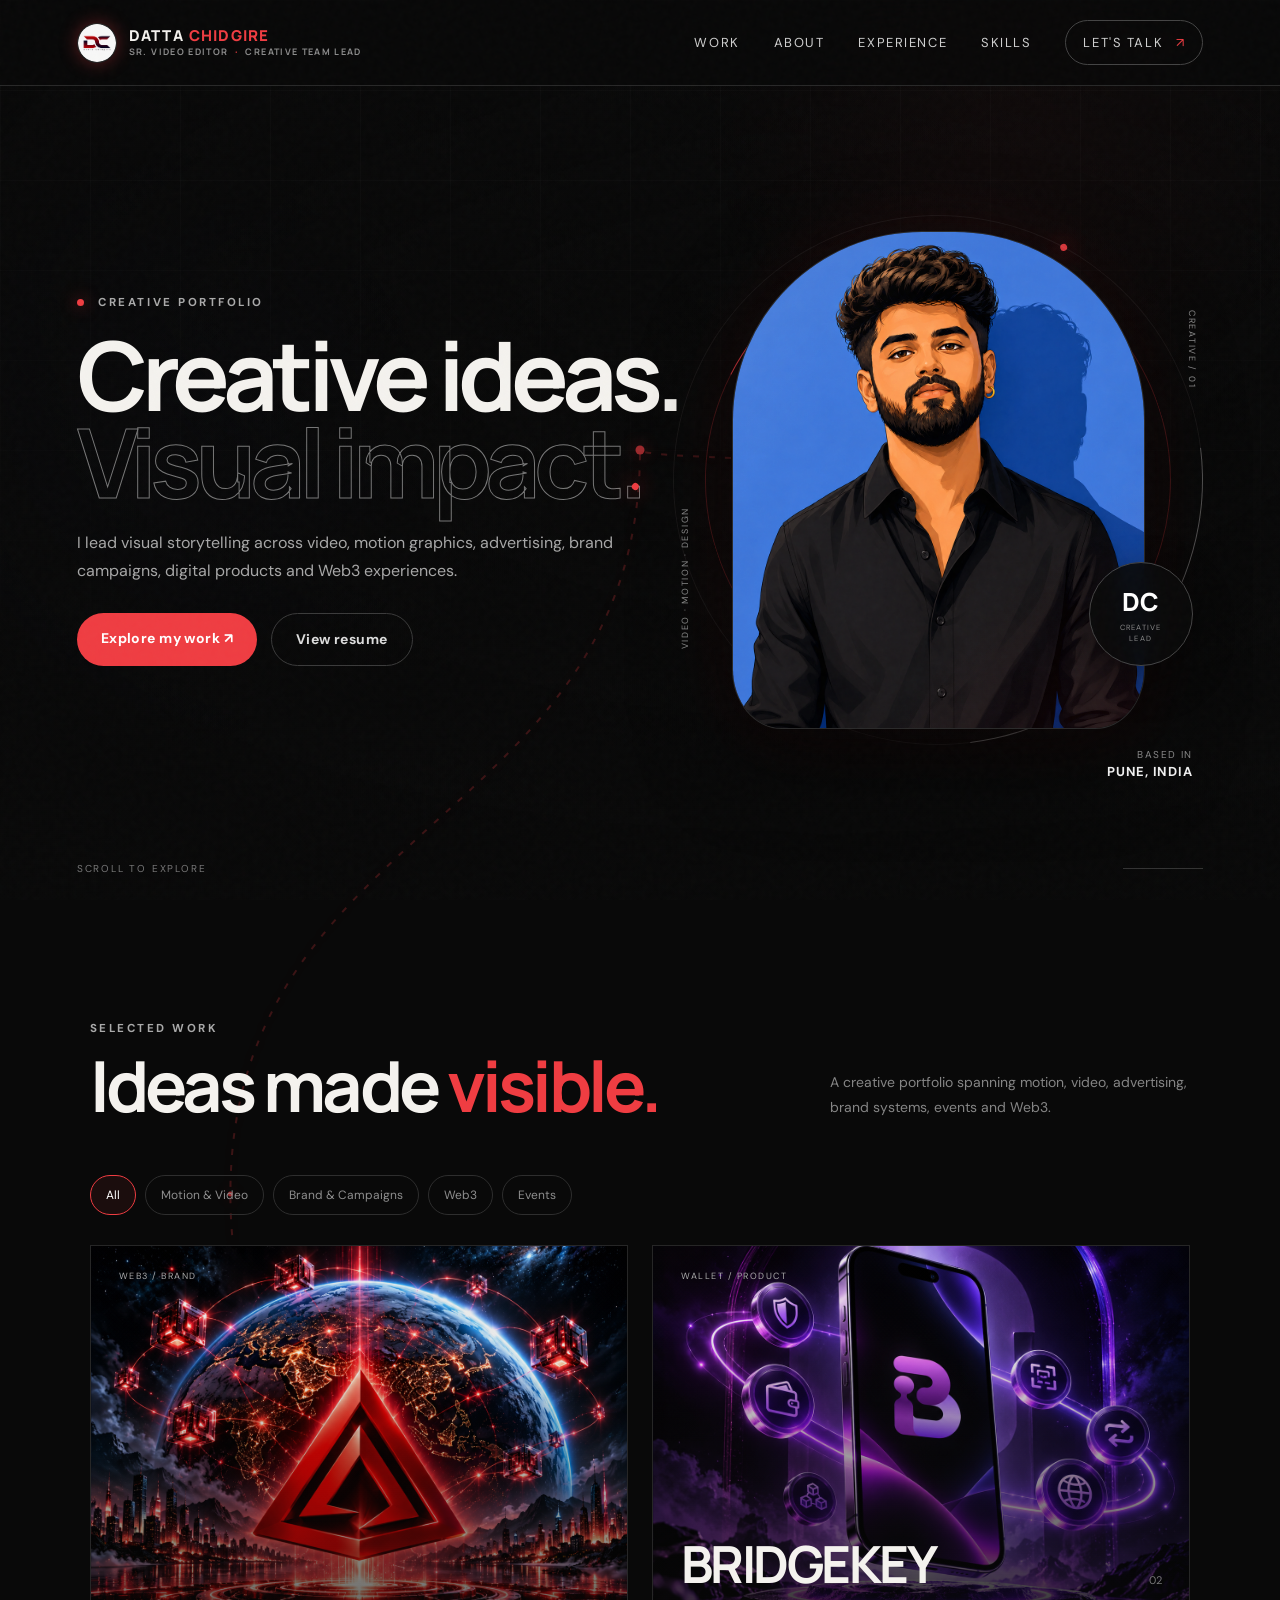
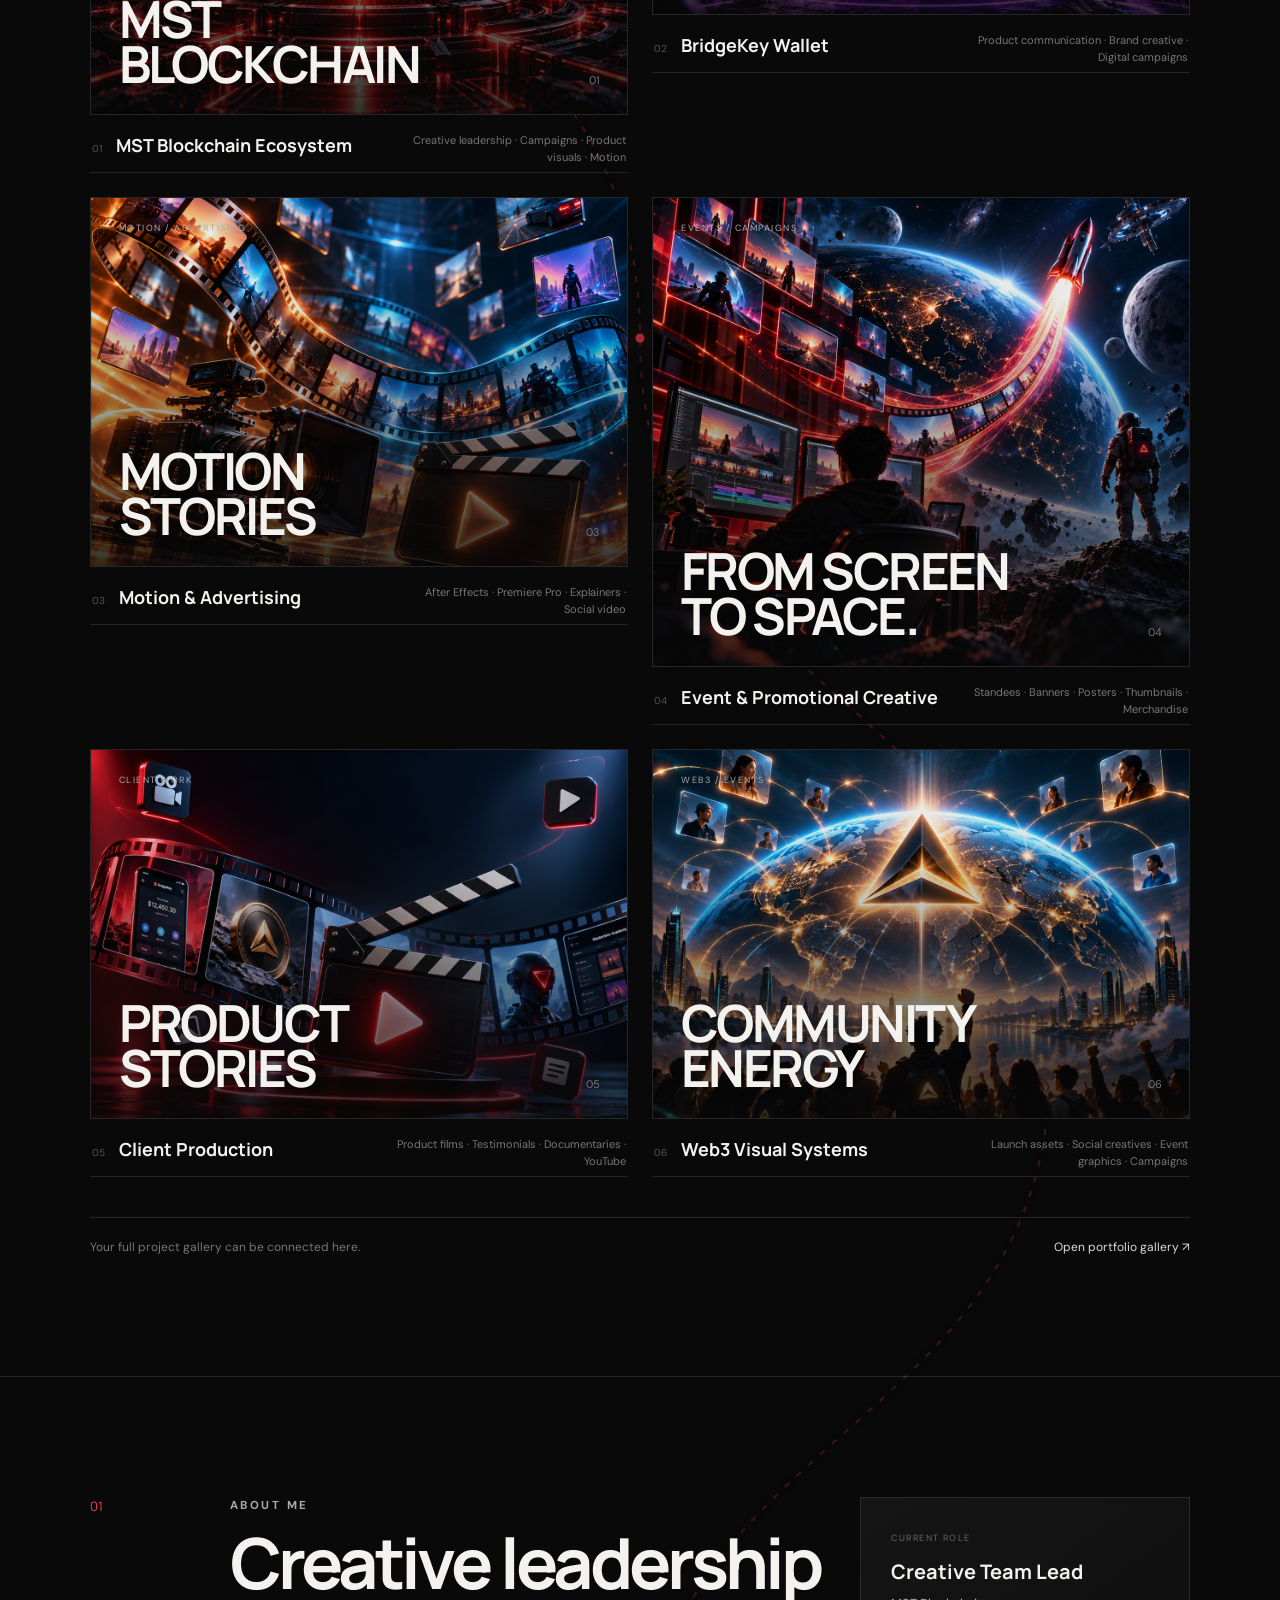
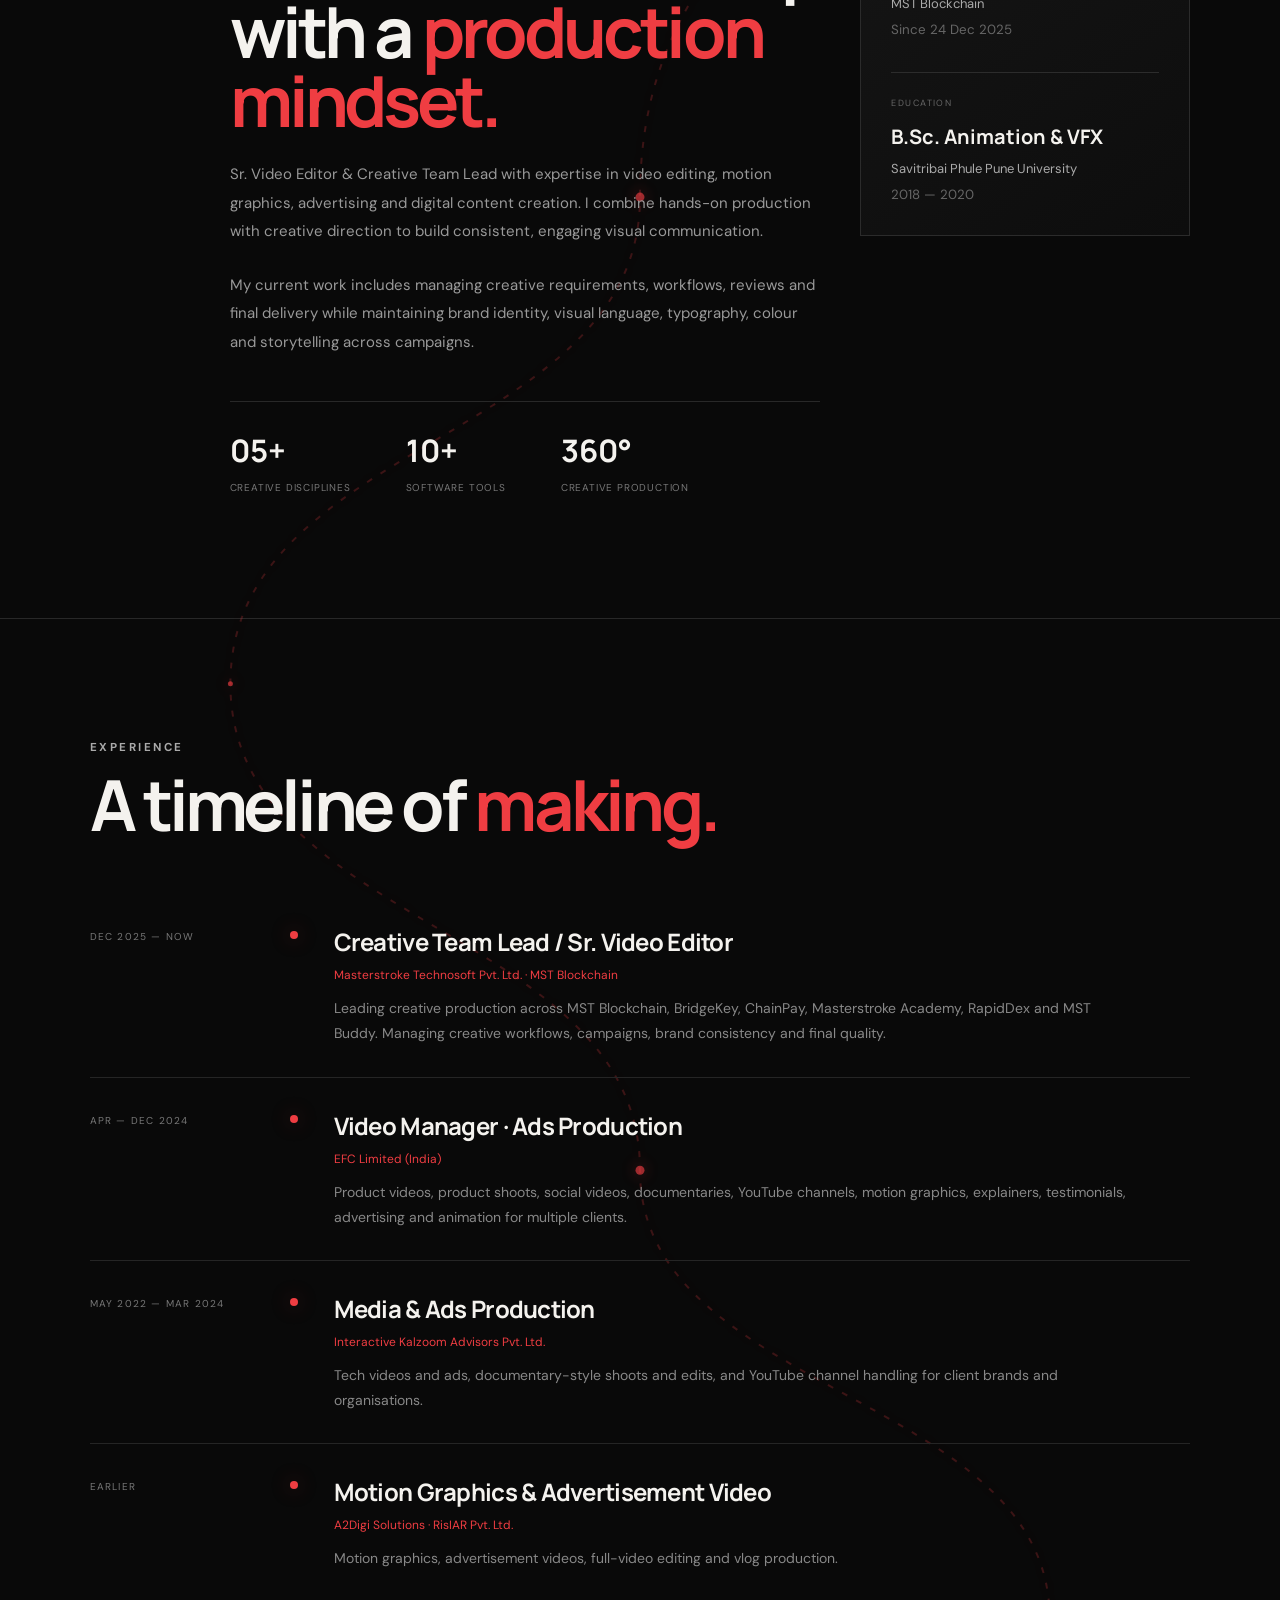
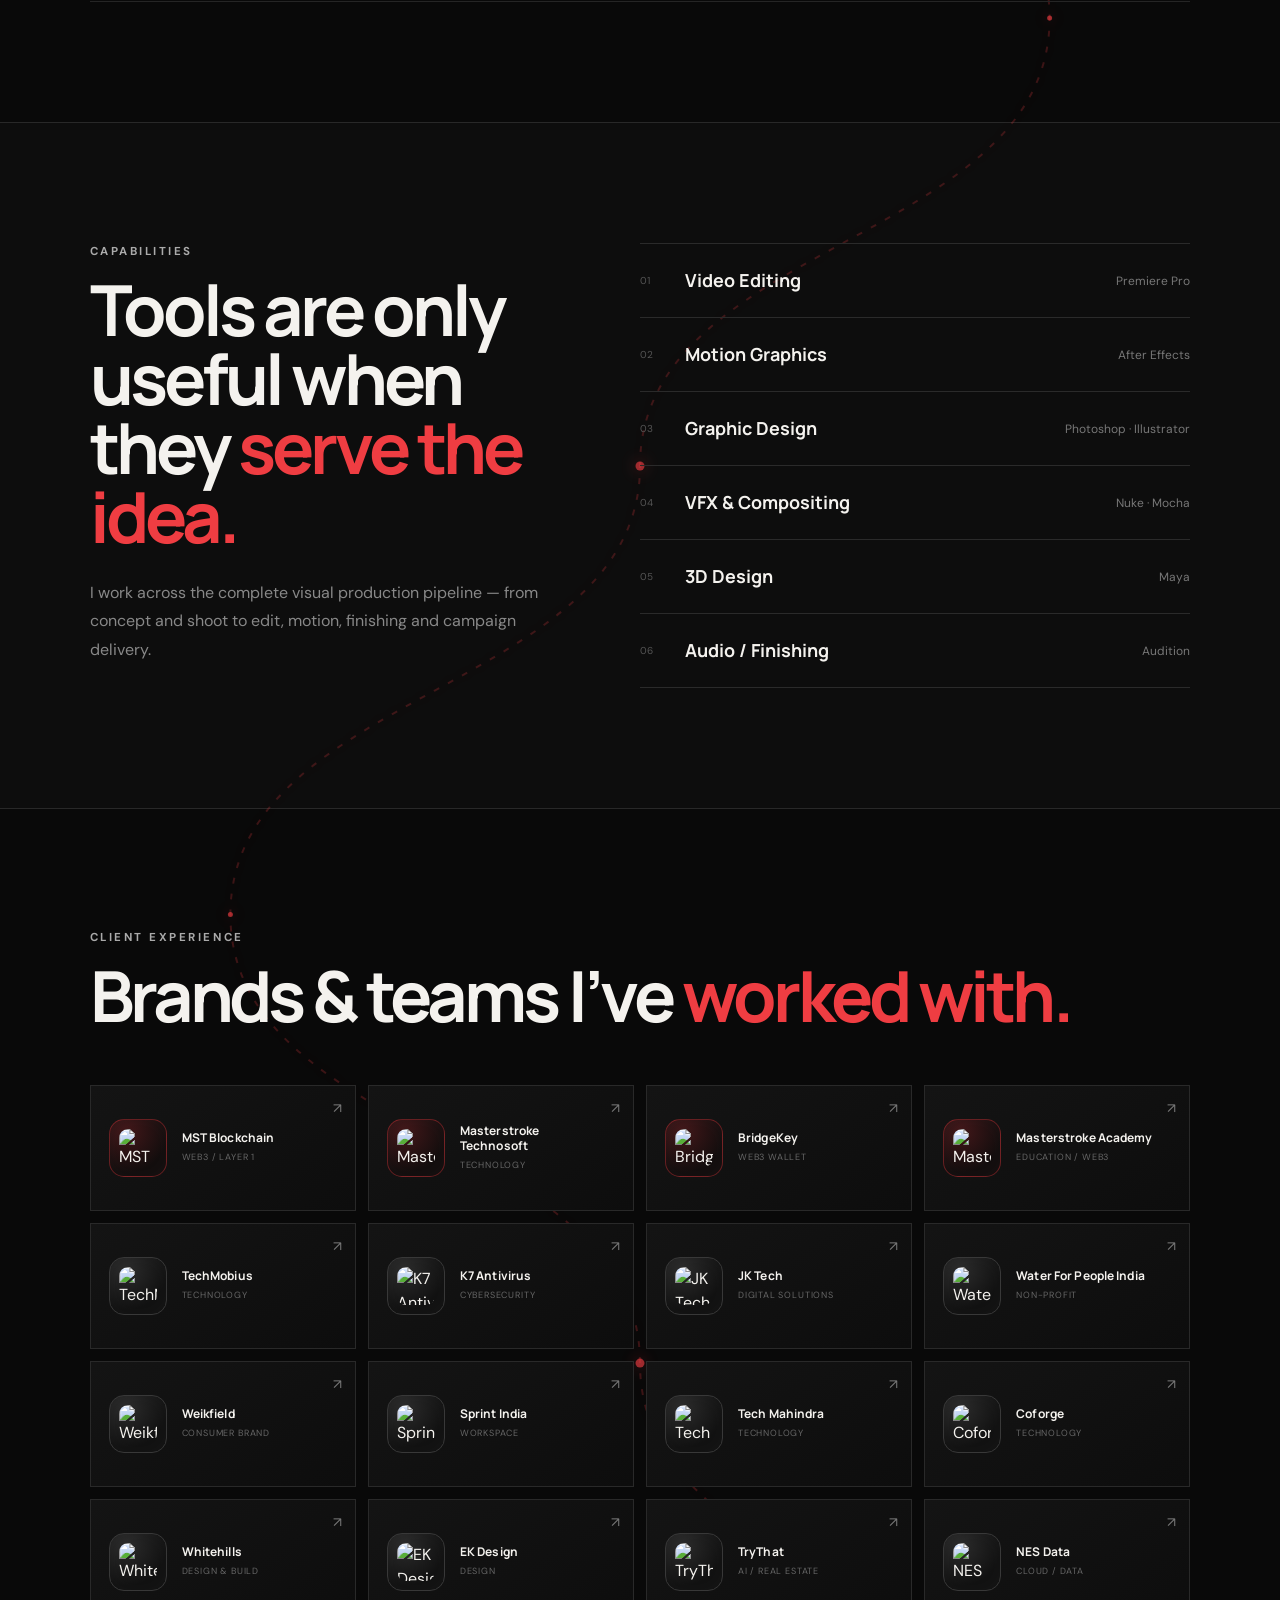
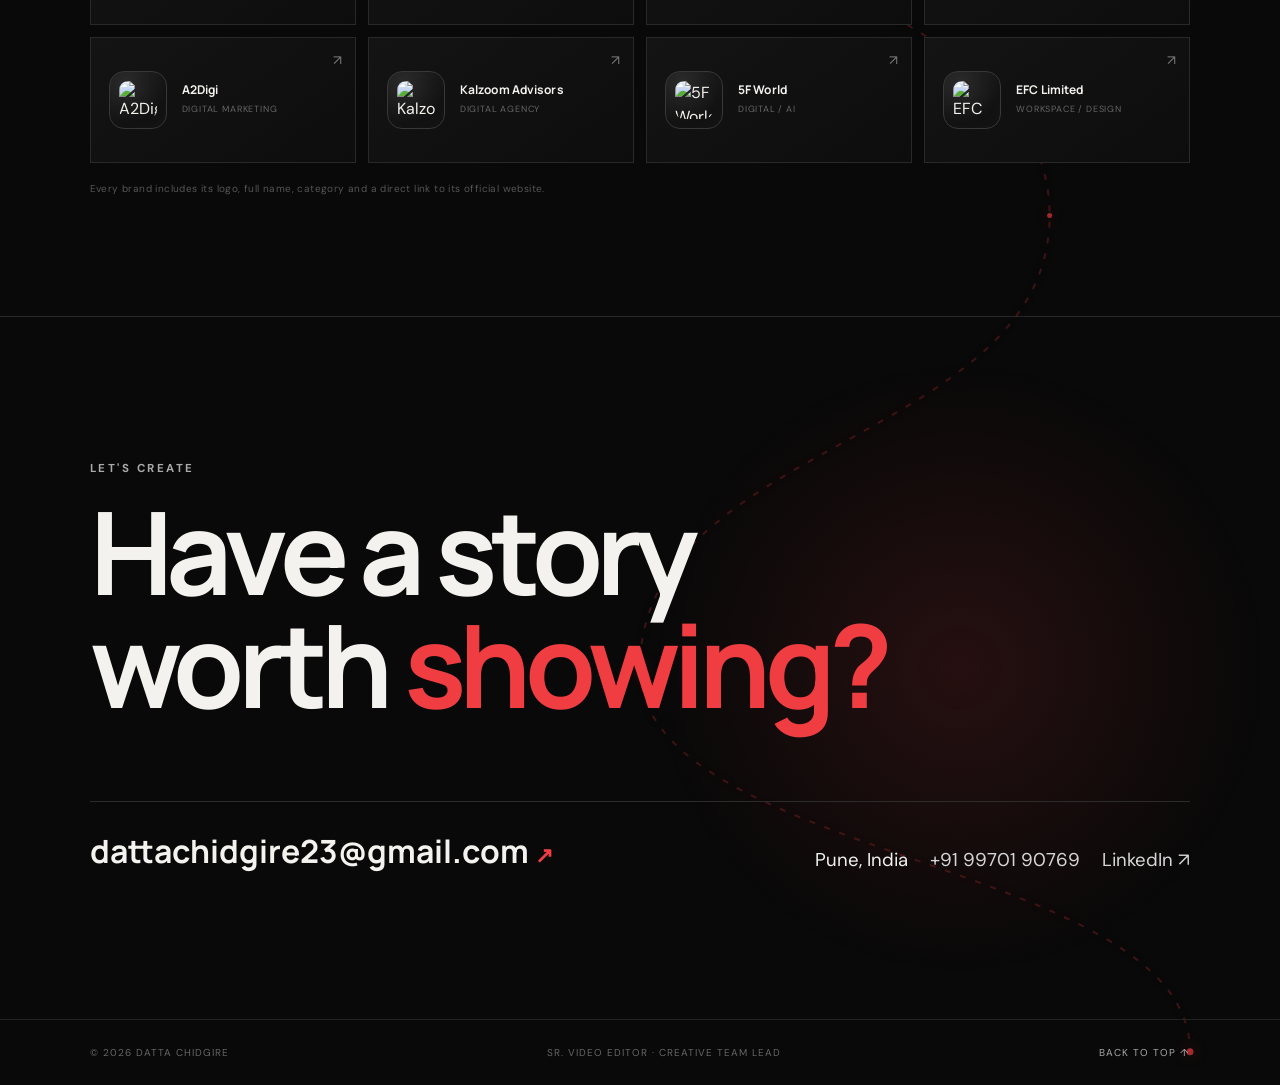
==== index.html @ c0532e05 "updated images and the resume" ====
<!DOCTYPE html>
<html lang="en">

<head>
  <meta charset="UTF-8" />
  <meta name="viewport" content="width=device-width, initial-scale=1.0" />
  <meta name="description"
    content="Datta Chidgire — Sr. Video Editor & Creative Team Lead. Motion graphics, video editing, advertising, brand campaigns and Web3 creative." />
  <meta name="theme-color" content="#0a0a0a" />
  <title>Datta Chidgire — Creative Team Lead</title>
  <link rel="preconnect" href="https://fonts.googleapis.com">
  <link rel="preconnect" href="https://fonts.gstatic.com" crossorigin>
  <link
    href="https://fonts.googleapis.com/css2?family=DM+Sans:wght@400;500;600;700&family=Manrope:wght@500;600;700;800&display=swap"
    rel="stylesheet">
  <link rel="icon" type="image/png" href="assets/DC_logo.png" />
  <link rel="stylesheet" href="style.css" />
  
</head>

<body>
  <div class="noise"></div>
  <svg id="football-zigzag-track" class="football-zigzag-track" aria-hidden="true"></svg>
  <canvas id="football-canvas"></canvas>

  <header class="nav">
    <a class="brand" href="#top" aria-label="Datta Chidgire — Sr. Video Editor · Creative Team Lead">
      <img src="assets/DC_logo.png" alt="DC Logo" class="brand-logo-img" />
      <div class="brand-text">
        <span class="brand-name">DATTA <span class="accent">CHIDGIRE</span></span>
        <span class="brand-role">SR. VIDEO EDITOR <span class="role-sep">·</span> CREATIVE TEAM LEAD</span>
      </div>
    </a>

    <button class="menu-toggle" aria-label="Open menu" aria-expanded="false">
      <span></span><span></span>
    </button>

    <nav class="nav-links">
      <a href="#work">Work</a>
      <a href="#about">About</a>
      <a href="#experience">Experience</a>
      <a href="#skills">Skills</a>
      <a href="#contact" class="nav-cta">Let's Talk <span>↗</span></a>
    </nav>
  </header>

  <main id="top">
    <section class="hero section">
      <div class="hero-video-wrap">
        <video class="hero-bg-video" autoplay muted loop playsinline preload="auto" aria-hidden="true">
          <source src="assets/hero background.mp4" type="video/mp4" />
        </video>
        <div class="hero-video-overlay"></div>
      </div>
      <div class="hero-grid"></div>
      <div class="hero-copy reveal">
        <p class="eyebrow"><span class="dot"></span> CREATIVE PORTFOLIO</p>
        <h1>Creative ideas.<br><em>Visual impact.</em></h1>
        <p class="hero-text">
          I lead visual storytelling across video, motion graphics, advertising,
          brand campaigns, digital products and Web3 experiences.
        </p>
        <div class="hero-actions">
          <a class="btn btn-primary"
            href="https://drive.google.com/drive/folders/1nHNngh36zHOMd-C3_zI3dPUwWOm86kIo?usp=drive_link"
            target="_blank" rel="noopener">Explore my work <span>↗</span></a>
          <a class="btn btn-ghost" href="assets/Datta%20Chidgire%20Resume%202026.pdf" target="_blank" rel="noopener">View
            resume</a>
        </div>
      </div>

      <div class="hero-side creative-portrait-wrap reveal delay-1">
        <div class="creative-ring ring-a"></div>
        <div class="creative-ring ring-b"></div>
        <div class="creative-label label-top">CREATIVE / 01</div>
        <div class="creative-label label-bottom">VIDEO · MOTION · DESIGN</div>
        <div class="portrait-frame">
          <img src="assets/datta-creative-portrait.png" alt="Datta Chidgire creative portrait" />
          <div class="portrait-glow"></div>
        </div>
        <div class="creative-badge">
          <span>DC</span>
          <small>CREATIVE<br>LEAD</small>
        </div>
        <p class="hero-location">Based in<br><strong>Pune, India</strong></p>
      </div>

      <div class="hero-bottom reveal delay-2">
        <span>Scroll to explore</span>
        <span class="scroll-line"></span>
      </div>
    </section>

    <section id="work" class="section work-section">
      <div class="section-head reveal">
        <div>
          <p class="eyebrow">SELECTED WORK</p>
          <h2>Ideas made <span>visible.</span></h2>
        </div>
        <p class="section-intro">A creative portfolio spanning motion, video, advertising, brand systems, events and
          Web3.</p>
      </div>

      <div class="filters reveal">
        <button class="filter active" data-filter="all">All</button>
        <button class="filter" data-filter="motion">Motion & Video</button>
        <button class="filter" data-filter="brand">Brand & Campaigns</button>
        <button class="filter" data-filter="web3">Web3</button>
        <button class="filter" data-filter="events">Events</button>
      </div>

      <div class="project-grid">
        <article class="project-card project-large reveal" data-category="web3 motion">
          <div class="project-visual visual-red">
            <span class="visual-kicker">WEB3 / BRAND</span>
            <strong>MST<br>BLOCKCHAIN</strong>
            <i>01</i>
          </div>
          <div class="project-meta">
            <div><span>01</span>
              <h3>MST Blockchain Ecosystem</h3>
            </div>
            <p>Creative leadership · Campaigns · Product visuals · Motion</p>
          </div>
        </article>

        <article class="project-card reveal" data-category="web3 brand">
          <div class="project-visual visual-dark">
            <span class="visual-kicker">WALLET / PRODUCT</span>
            <strong>BRIDGEKEY</strong>
            <i>02</i>
          </div>
          <div class="project-meta">
            <div><span>02</span>
              <h3>BridgeKey Wallet</h3>
            </div>
            <p>Product communication · Brand creative · Digital campaigns</p>
          </div>
        </article>

        <article class="project-card reveal" data-category="motion">
          <div class="project-visual visual-grid">
            <span class="visual-kicker">MOTION / ADVERTISING</span>
            <strong>MOTION<br>STORIES</strong>
            <i>03</i>
          </div>
          <div class="project-meta">
            <div><span>03</span>
              <h3>Motion & Advertising</h3>
            </div>
            <p>After Effects · Premiere Pro · Explainers · Social video</p>
          </div>
        </article>

        <article class="project-card project-wide reveal" data-category="events brand">
          <div class="project-visual visual-red-dark">
            <span class="visual-kicker">EVENTS / CAMPAIGNS</span>
            <strong>FROM SCREEN<br>TO SPACE.</strong>
            <i>04</i>
          </div>
          <div class="project-meta">
            <div><span>04</span>
              <h3>Event & Promotional Creative</h3>
            </div>
            <p>Standees · Banners · Posters · Thumbnails · Merchandise</p>
          </div>
        </article>

        <article class="project-card reveal" data-category="brand motion">
          <div class="project-visual visual-type">
            <span class="visual-kicker">CLIENT WORK</span>
            <strong>PRODUCT<br>STORIES</strong>
            <i>05</i>
          </div>
          <div class="project-meta">
            <div><span>05</span>
              <h3>Client Production</h3>
            </div>
            <p>Product films · Testimonials · Documentaries · YouTube</p>
          </div>
        </article>

        <article class="project-card reveal" data-category="web3 events">
          <div class="project-visual visual-blue">
            <span class="visual-kicker">WEB3 / EVENTS</span>
            <strong>COMMUNITY<br>ENERGY</strong>
            <i>06</i>
          </div>
          <div class="project-meta">
            <div><span>06</span>
              <h3>Web3 Visual Systems</h3>
            </div>
            <p>Launch assets · Social creatives · Event graphics · Campaigns</p>
          </div>
        </article>
      </div>

      <div class="portfolio-source reveal">
        <span>Your full project gallery can be connected here.</span>
        <a href="https://drive.google.com/drive/folders/1nHNngh36zHOMd-C3_zI3dPUwWOm86kIo?usp=drive_link"
          target="_blank" rel="noopener">Open portfolio gallery ↗</a>
      </div>
    </section>

    <section id="about" class="section about-section">
      <div class="about-number reveal">01</div>
      <div class="about-copy reveal">
        <p class="eyebrow">ABOUT ME</p>
        <h2>Creative leadership with a <span>production mindset.</span></h2>
        <p>
          Sr. Video Editor & Creative Team Lead with expertise in video editing,
          motion graphics, advertising and digital content creation. I combine
          hands-on production with creative direction to build consistent,
          engaging visual communication.
        </p>
        <p>
          My current work includes managing creative requirements, workflows,
          reviews and final delivery while maintaining brand identity, visual
          language, typography, colour and storytelling across campaigns.
        </p>
        <div class="about-stats">
          <div><strong>05+</strong><span>Creative disciplines</span></div>
          <div><strong>10+</strong><span>Software tools</span></div>
          <div><strong>360°</strong><span>Creative production</span></div>
        </div>
      </div>
      <div class="about-card reveal delay-1">
        <span class="card-label">CURRENT ROLE</span>
        <strong>Creative Team Lead</strong>
        <span>MST Blockchain</span>
        <small>Since 24 Dec 2025</small>
        <div class="card-line"></div>
        <span class="card-label">EDUCATION</span>
        <strong>B.Sc. Animation & VFX</strong>
        <span>Savitribai Phule Pune University</span>
        <small>2018 — 2020</small>
      </div>
    </section>

    <section id="experience" class="section experience-section">
      <div class="section-head reveal">
        <div>
          <p class="eyebrow">EXPERIENCE</p>
          <h2>A timeline of <span>making.</span></h2>
        </div>
      </div>

      <div class="timeline">
        <article class="timeline-item reveal">
          <div class="timeline-date">DEC 2025 — NOW</div>
          <div class="timeline-marker"></div>
          <div class="timeline-content">
            <h3>Creative Team Lead / Sr. Video Editor</h3>
            <p class="company">Masterstroke Technosoft Pvt. Ltd. · MST Blockchain</p>
            <p>Leading creative production across MST Blockchain, BridgeKey, ChainPay, Masterstroke Academy, RapidDex
              and MST Buddy. Managing creative workflows, campaigns, brand consistency and final quality.</p>
          </div>
        </article>

        <article class="timeline-item reveal">
          <div class="timeline-date">APR — DEC 2024</div>
          <div class="timeline-marker"></div>
          <div class="timeline-content">
            <h3>Video Manager · Ads Production</h3>
            <p class="company">EFC Limited (India)</p>
            <p>Product videos, product shoots, social videos, documentaries, YouTube channels, motion graphics,
              explainers, testimonials, advertising and animation for multiple clients.</p>
          </div>
        </article>

        <article class="timeline-item reveal">
          <div class="timeline-date">MAY 2022 — MAR 2024</div>
          <div class="timeline-marker"></div>
          <div class="timeline-content">
            <h3>Media & Ads Production</h3>
            <p class="company">Interactive Kalzoom Advisors Pvt. Ltd.</p>
            <p>Tech videos and ads, documentary-style shoots and edits, and YouTube channel handling for client brands
              and organisations.</p>
          </div>
        </article>

        <article class="timeline-item reveal">
          <div class="timeline-date">EARLIER</div>
          <div class="timeline-marker"></div>
          <div class="timeline-content">
            <h3>Motion Graphics & Advertisement Video</h3>
            <p class="company">A2Digi Solutions · RisIAR Pvt. Ltd.</p>
            <p>Motion graphics, advertisement videos, full-video editing and vlog production.</p>
          </div>
        </article>
      </div>
    </section>

    <section id="skills" class="section skills-section">
      <div class="skills-left reveal">
        <p class="eyebrow">CAPABILITIES</p>
        <h2>Tools are only useful when they <span>serve the idea.</span></h2>
        <p>I work across the complete visual production pipeline — from concept and shoot to edit, motion, finishing and
          campaign delivery.</p>
      </div>
      <div class="skills-right">
        <div class="skill-row reveal"><span>01</span><strong>Video Editing</strong><em>Premiere Pro</em></div>
        <div class="skill-row reveal"><span>02</span><strong>Motion Graphics</strong><em>After Effects</em></div>
        <div class="skill-row reveal"><span>03</span><strong>Graphic Design</strong><em>Photoshop · Illustrator</em>
        </div>
        <div class="skill-row reveal"><span>04</span><strong>VFX & Compositing</strong><em>Nuke · Mocha</em></div>
        <div class="skill-row reveal"><span>05</span><strong>3D Design</strong><em>Maya</em></div>
        <div class="skill-row reveal"><span>06</span><strong>Audio / Finishing</strong><em>Audition</em></div>
      </div>
    </section>

    <section id="clients" class="section clients-section">
      <div class="section-head reveal">
        <div>
          <p class="eyebrow">CLIENT EXPERIENCE</p>
          <h2>Brands & teams I’ve <span>worked with.</span></h2>
        </div>
      </div>
      <div class="brand-grid reveal">
        <a class="brand-card" href="https://mstblockchain.com/" target="_blank" rel="noopener"
          aria-label="MST Blockchain official website">
          <div class="brand-logo">
            <img src="https://www.google.com/s2/favicons?domain=mstblockchain.com&sz=128" alt="MST Blockchain logo"
              loading="lazy" />
          </div>
          <div class="brand-info">
            <strong>MST Blockchain</strong>
            <small>Web3 / Layer 1</small>
          </div>
          <span class="brand-arrow">↗</span>
        </a>
        <a class="brand-card" href="https://www.masterstroketechnosoft.com/" target="_blank" rel="noopener"
          aria-label="Masterstroke Technosoft official website">
          <div class="brand-logo">
            <img src="https://www.google.com/s2/favicons?domain=www.masterstroketechnosoft.com&sz=128"
              alt="Masterstroke Technosoft logo" loading="lazy" />
          </div>
          <div class="brand-info">
            <strong>Masterstroke Technosoft</strong>
            <small>Technology</small>
          </div>
          <span class="brand-arrow">↗</span>
        </a>
        <a class="brand-card" href="https://bridgekey.io/" target="_blank" rel="noopener"
          aria-label="BridgeKey official website">
          <div class="brand-logo">
            <img src="https://www.google.com/s2/favicons?domain=bridgekey.io&sz=128" alt="BridgeKey logo"
              loading="lazy" />
          </div>
          <div class="brand-info">
            <strong>BridgeKey</strong>
            <small>Web3 Wallet</small>
          </div>
          <span class="brand-arrow">↗</span>
        </a>
        <a class="brand-card" href="https://masterstroke.academy/" target="_blank" rel="noopener"
          aria-label="Masterstroke Academy official website">
          <div class="brand-logo">
            <img src="https://www.google.com/s2/favicons?domain=masterstroke.academy&sz=128"
              alt="Masterstroke Academy logo" loading="lazy" />
          </div>
          <div class="brand-info">
            <strong>Masterstroke Academy</strong>
            <small>Education / Web3</small>
          </div>
          <span class="brand-arrow">↗</span>
        </a>
        <a class="brand-card" href="https://www.techmobius.com/" target="_blank" rel="noopener"
          aria-label="TechMobius official website">
          <div class="brand-logo">
            <img src="https://www.google.com/s2/favicons?domain=www.techmobius.com&sz=128" alt="TechMobius logo"
              loading="lazy" />
          </div>
          <div class="brand-info">
            <strong>TechMobius</strong>
            <small>Technology</small>
          </div>
          <span class="brand-arrow">↗</span>
        </a>
        <a class="brand-card" href="https://www.k7computing.com/" target="_blank" rel="noopener"
          aria-label="K7 Antivirus official website">
          <div class="brand-logo">
            <img src="https://www.google.com/s2/favicons?domain=www.k7computing.com&sz=128" alt="K7 Antivirus logo"
              loading="lazy" />
          </div>
          <div class="brand-info">
            <strong>K7 Antivirus</strong>
            <small>Cybersecurity</small>
          </div>
          <span class="brand-arrow">↗</span>
        </a>
        <a class="brand-card" href="https://jktech.com/" target="_blank" rel="noopener"
          aria-label="JK Tech official website">
          <div class="brand-logo">
            <img src="https://www.google.com/s2/favicons?domain=jktech.com&sz=128" alt="JK Tech logo" loading="lazy" />
          </div>
          <div class="brand-info">
            <strong>JK Tech</strong>
            <small>Digital Solutions</small>
          </div>
          <span class="brand-arrow">↗</span>
        </a>
        <a class="brand-card" href="https://waterforpeopleindia.org/" target="_blank" rel="noopener"
          aria-label="Water For People India official website">
          <div class="brand-logo">
            <img src="https://www.google.com/s2/favicons?domain=waterforpeopleindia.org&sz=128"
              alt="Water For People India logo" loading="lazy" />
          </div>
          <div class="brand-info">
            <strong>Water For People India</strong>
            <small>Non-profit</small>
          </div>
          <span class="brand-arrow">↗</span>
        </a>
        <a class="brand-card" href="https://weikfield.com/" target="_blank" rel="noopener"
          aria-label="Weikfield official website">
          <div class="brand-logo">
            <img src="https://www.google.com/s2/favicons?domain=weikfield.com&sz=128" alt="Weikfield logo"
              loading="lazy" />
          </div>
          <div class="brand-info">
            <strong>Weikfield</strong>
            <small>Consumer Brand</small>
          </div>
          <span class="brand-arrow">↗</span>
        </a>
        <a class="brand-card" href="https://sprintindia.work/" target="_blank" rel="noopener"
          aria-label="Sprint India official website">
          <div class="brand-logo">
            <img src="https://www.google.com/s2/favicons?domain=sprintindia.work&sz=128" alt="Sprint India logo"
              loading="lazy" />
          </div>
          <div class="brand-info">
            <strong>Sprint India</strong>
            <small>Workspace</small>
          </div>
          <span class="brand-arrow">↗</span>
        </a>
        <a class="brand-card" href="https://www.techmahindra.com/" target="_blank" rel="noopener"
          aria-label="Tech Mahindra official website">
          <div class="brand-logo">
            <img src="https://www.google.com/s2/favicons?domain=www.techmahindra.com&sz=128" alt="Tech Mahindra logo"
              loading="lazy" />
          </div>
          <div class="brand-info">
            <strong>Tech Mahindra</strong>
            <small>Technology</small>
          </div>
          <span class="brand-arrow">↗</span>
        </a>
        <a class="brand-card" href="https://www.coforge.com/" target="_blank" rel="noopener"
          aria-label="Coforge official website">
          <div class="brand-logo">
            <img src="https://www.google.com/s2/favicons?domain=www.coforge.com&sz=128" alt="Coforge logo"
              loading="lazy" />
          </div>
          <div class="brand-info">
            <strong>Coforge</strong>
            <small>Technology</small>
          </div>
          <span class="brand-arrow">↗</span>
        </a>
        <a class="brand-card" href="https://whitehillsinterior.in/" target="_blank" rel="noopener"
          aria-label="Whitehills official website">
          <div class="brand-logo">
            <img src="https://www.google.com/s2/favicons?domain=whitehillsinterior.in&sz=128" alt="Whitehills logo"
              loading="lazy" />
          </div>
          <div class="brand-info">
            <strong>Whitehills</strong>
            <small>Design &amp; Build</small>
          </div>
          <span class="brand-arrow">↗</span>
        </a>
        <a class="brand-card" href="https://ekdesign.in/" target="_blank" rel="noopener"
          aria-label="EK Design official website">
          <div class="brand-logo">
            <img src="https://www.google.com/s2/favicons?domain=ekdesign.in&sz=128" alt="EK Design logo"
              loading="lazy" />
          </div>
          <div class="brand-info">
            <strong>EK Design</strong>
            <small>Design</small>
          </div>
          <span class="brand-arrow">↗</span>
        </a>
        <a class="brand-card" href="https://trythat.ai/" target="_blank" rel="noopener"
          aria-label="TryThat official website">
          <div class="brand-logo">
            <img src="https://www.google.com/s2/favicons?domain=trythat.ai&sz=128" alt="TryThat logo" loading="lazy" />
          </div>
          <div class="brand-info">
            <strong>TryThat</strong>
            <small>AI / Real Estate</small>
          </div>
          <span class="brand-arrow">↗</span>
        </a>
        <a class="brand-card" href="https://www.nesdata.in/" target="_blank" rel="noopener"
          aria-label="NES Data official website">
          <div class="brand-logo">
            <img src="https://www.google.com/s2/favicons?domain=www.nesdata.in&sz=128" alt="NES Data logo"
              loading="lazy" />
          </div>
          <div class="brand-info">
            <strong>NES Data</strong>
            <small>Cloud / Data</small>
          </div>
          <span class="brand-arrow">↗</span>
        </a>
        <a class="brand-card" href="https://www.a2digi.com/" target="_blank" rel="noopener"
          aria-label="A2Digi official website">
          <div class="brand-logo">
            <img src="https://www.google.com/s2/favicons?domain=www.a2digi.com&sz=128" alt="A2Digi logo"
              loading="lazy" />
          </div>
          <div class="brand-info">
            <strong>A2Digi</strong>
            <small>Digital Marketing</small>
          </div>
          <span class="brand-arrow">↗</span>
        </a>
        <a class="brand-card" href="http://kalzoomadvisors.com/" target="_blank" rel="noopener"
          aria-label="Kalzoom Advisors official website">
          <div class="brand-logo">
            <img src="https://www.google.com/s2/favicons?domain=kalzoomadvisors.com&sz=128" alt="Kalzoom Advisors logo"
              loading="lazy" />
          </div>
          <div class="brand-info">
            <strong>Kalzoom Advisors</strong>
            <small>Digital Agency</small>
          </div>
          <span class="brand-arrow">↗</span>
        </a>
        <a class="brand-card" href="https://5fworld.com/" target="_blank" rel="noopener"
          aria-label="5F World official website">
          <div class="brand-logo">
            <img src="https://www.google.com/s2/favicons?domain=5fworld.com&sz=128" alt="5F World logo"
              loading="lazy" />
          </div>
          <div class="brand-info">
            <strong>5F World</strong>
            <small>Digital / AI</small>
          </div>
          <span class="brand-arrow">↗</span>
        </a>
        <a class="brand-card" href="https://www.efclimited.in/" target="_blank" rel="noopener"
          aria-label="EFC Limited official website">
          <div class="brand-logo">
            <img src="https://www.google.com/s2/favicons?domain=www.efclimited.in&sz=128" alt="EFC Limited logo"
              loading="lazy" />
          </div>
          <div class="brand-info">
            <strong>EFC Limited</strong>
            <small>Workspace / Design</small>
          </div>
          <span class="brand-arrow">↗</span>
        </a>
      </div>
      <p class="company-note">Every brand includes its logo, full name, category and a direct link to its official
        website.</p>
    </section>

    <section id="contact" class="section contact-section">
      <div class="contact-top reveal">
        <p class="eyebrow">LET'S CREATE</p>
        <h2>Have a story<br>worth <span>showing?</span></h2>
      </div>
      <div class="contact-bottom reveal">
        <a class="email-link" href="mailto:dattachidgire23@gmail.com">dattachidgire23@gmail.com <span>↗</span></a>
        <div class="contact-details">
          <span>Pune, India</span>
          <a href="tel:+919970190769">+91 99701 90769</a>
          <a href="https://www.linkedin.com/in/datta-chidgire-aa73ba1aa/" target="_blank" rel="noopener">LinkedIn ↗</a>
        </div>
      </div>
    </section>
  </main>

  <footer class="footer">
    <span>© <span id="year"></span> Datta Chidgire</span>
    <span>Sr. Video Editor · Creative Team Lead</span>
    <a href="#top">Back to top ↑</a>
  </footer>

  <script src="assets/three.min.js"></script>
  <script src="assets/GLTFLoader.js"></script>
  <script src="script.js"></script>
</body>

</html>
---- style.css ----
.contact-details{align-items:center;flex-wrap:wrap;gap:10px 24px;color:#c4c4c4;font-size:clamp(15px,1.3vw,18px);font-weight:600;line-height:1.5}
.contact-details span{color:#f1f1f1;font-size:clamp(16px,1.45vw,20px);font-weight:400}
.contact-details a{color:#d7d7d7;font-size:clamp(16px,1.45vw,20px);font-weight:400;transition:color .25s ease}
.contact-details a:hover{color:#fff}
.footer{color:#858585;font-size:12px}
.footer a{color:#d0d0d0;transition:color .25s ease}
.footer a:hover{color:#fff}
*{box-sizing:border-box;margin:0;padding:0}
:root{--bg:#090909;--panel:#111;--panel2:#161616;--text:#f4f2ee;--muted:#9b9b9b;--line:#282828;--red:#ef3d42;--red2:#a90f18;--blue:#242c72}
html{scroll-behavior:smooth}
body{background:var(--bg);color:var(--text);font-family:"DM Sans",sans-serif;line-height:1.5;overflow-x:hidden}
body:before{content:"";position:fixed;inset:0;background:radial-gradient(circle at 80% 10%,rgba(239,61,66,.08),transparent 25%),radial-gradient(circle at 10% 50%,rgba(36,44,114,.08),transparent 25%);pointer-events:none}
a{color:inherit;text-decoration:none}
button{font:inherit}
.noise{position:fixed;inset:0;opacity:.035;pointer-events:none;z-index:50;background-image:url("data:image/svg+xml,%3Csvg viewBox='0 0 180 180' xmlns='http://www.w3.org/2000/svg'%3E%3Cfilter id='n'%3E%3CfeTurbulence type='fractalNoise' baseFrequency='.8' numOctaves='3' stitchTiles='stitch'/%3E%3C/filter%3E%3Crect width='100%25' height='100%25' filter='url(%23n)' opacity='.6'/%3E%3C/svg%3E")}
#football-canvas{position:fixed;inset:0;width:100vw;height:100vh;pointer-events:none;z-index:1}
.football-zigzag-track{position:absolute;top:0;left:0;width:100%;pointer-events:none;z-index:1;overflow:visible}
.football-zigzag-track path{stroke:rgba(239,61,66,.22);stroke-width:2px;stroke-dasharray:6 10;fill:none;filter:drop-shadow(0 0 6px rgba(239,61,66,.35))}
.football-zigzag-track circle{fill:var(--red);opacity:.65;filter:drop-shadow(0 0 8px rgba(239,61,66,.6))}
.section-head,.filters,.project-grid,.about-section>*,.timeline,.skills-section>*,.brand-grid,.company-note,.contact-top,.contact-bottom,.portfolio-source,.footer{position:relative;z-index:2}
.nav{height:86px;display:flex;align-items:center;justify-content:space-between;padding:0 6vw;border-bottom:1px solid var(--line);position:fixed;top:0;left:0;right:0;z-index:40;background:rgba(9,9,9,.82);backdrop-filter:blur(18px)}
.brand{display:flex;align-items:center;gap:12px;text-decoration:none}
.brand-mark,.brand-logo-img{width:40px;height:40px;min-width:40px;border-radius:50%;object-fit:cover;display:block;box-shadow:0 0 18px rgba(239,61,66,.35);border:1px solid rgba(255,255,255,.12);transition:transform .25s ease,box-shadow .25s ease}
.brand-mark{display:grid;place-items:center;background:linear-gradient(135deg,var(--red) 0%,var(--red2) 100%);font-family:Manrope,sans-serif;font-size:12px;font-weight:800;letter-spacing:.02em;color:#fff}
.brand:hover .brand-mark,.brand:hover .brand-logo-img{transform:scale(1.06);box-shadow:0 0 25px rgba(239,61,66,.6)}
.brand-text{display:flex;flex-direction:column;justify-content:center;gap:2px}
.brand-name{font-family:Manrope,sans-serif;font-size:15px;font-weight:800;letter-spacing:.08em;color:#f4f2ee;line-height:1.15;display:flex;align-items:center;gap:5px;transition:color .25s ease}
.brand-name span{color:var(--red)}
.brand-role{font-family:Manrope,sans-serif;font-size:9px;font-weight:700;letter-spacing:.15em;color:#8c8c8c;text-transform:uppercase;line-height:1.2;white-space:nowrap}
.brand-role .role-sep{color:var(--red);padding:0 3px;font-weight:800}
.accent{color:var(--red)}
.nav-links{display:flex;align-items:center;gap:34px;font-size:13px;text-transform:uppercase;letter-spacing:.12em}
.nav-links a{color:#cfcfcf;transition:.25s}.nav-links a:hover{color:#fff}
.nav-cta{border:1px solid #444;padding:12px 17px;border-radius:99px}
.nav-cta span{color:var(--red);margin-left:8px}
.menu-toggle{display:none;background:none;border:0;color:#fff}
.section{padding:120px 7vw;position:relative}
.hero{min-height:100vh;min-height:100dvh;padding:100px 6vw 40px;display:grid;grid-template-columns:minmax(0,1.2fr) minmax(360px,0.8fr);align-items:center;gap:clamp(30px,4vw,60px);box-sizing:border-box;position:relative}
.hero-video-wrap{position:absolute;inset:0;overflow:hidden;pointer-events:none;z-index:0}
.hero-bg-video{width:100%;height:100%;object-fit:cover;object-position:center;opacity:.65;filter:saturate(1.2) contrast(1.08)}
.hero-video-overlay{position:absolute;inset:0;background:radial-gradient(circle at 65% 45%,rgba(9,9,9,.18) 0,rgba(9,9,9,.72) 75%,rgba(9,9,9,.94) 100%),linear-gradient(to bottom,rgba(9,9,9,.55) 0,transparent 30%,rgba(9,9,9,.88) 100%)}
.hero-grid{position:absolute;inset:0;z-index:1;background-image:linear-gradient(rgba(255,255,255,.025) 1px,transparent 1px),linear-gradient(90deg,rgba(255,255,255,.025) 1px,transparent 1px);background-size:90px 90px;mask-image:linear-gradient(to bottom,black,transparent 90%)}
.hero-copy{position:relative;z-index:2}
.eyebrow{font-size:11.5px;letter-spacing:.22em;color:#aaa;text-transform:uppercase;font-weight:700}
.dot{display:inline-block;width:7px;height:7px;background:var(--red);border-radius:50%;margin-right:9px;box-shadow:0 0 16px rgba(239,61,66,.7)}
.hero h1{font-family:Manrope;font-size:clamp(56px,7.5vw,115px);line-height:.91;letter-spacing:-.065em;margin:20px 0 24px;max-width:880px}
.hero h1 em{font-style:normal;color:transparent;-webkit-text-stroke:1px #777}
.hero-text{max-width:580px;color:#a7a7a7;font-size:clamp(16px,1.2vw,18px);line-height:1.75}
.hero-actions{display:flex;gap:14px;margin-top:28px}
.btn{padding:15px 24px;border-radius:99px;font-size:14px;font-weight:700;letter-spacing:.03em;transition:.25s}
.btn-primary{background:var(--red);color:#fff}.btn-primary:hover{transform:translateY(-2px);box-shadow:0 10px 30px rgba(239,61,66,.2)}
.btn-ghost{border:1px solid #3b3b3b;color:#ddd}.btn-ghost:hover{border-color:#777}
.hero-side{justify-self:end;position:relative;z-index:2}
.hero-bottom{position:absolute;left:6vw;right:6vw;bottom:24px;display:flex;align-items:center;gap:18px;color:#777;text-transform:uppercase;letter-spacing:.18em;font-size:10px}
.scroll-line{height:1px;width:80px;background:#333}
.hero-bottom span:last-child{margin-left:auto}
.section-head{display:flex;justify-content:space-between;gap:40px;align-items:end;margin-bottom:55px}
.section-head h2,.about-copy h2,.skills-left h2,.contact-section h2{font-family:Manrope;font-size:clamp(40px,5.5vw,78px);line-height:.98;letter-spacing:-.055em;margin-top:14px}
.section-head h2 span,.about-copy h2 span,.skills-left h2 span,.contact-section h2 span{color:var(--red)}
.section-intro{max-width:360px;color:#858585;font-size:14px;line-height:1.8}
.filters{display:flex;gap:9px;flex-wrap:wrap;margin-bottom:30px}
.filter{background:transparent;border:1px solid #2e2e2e;color:#8e8e8e;border-radius:99px;padding:10px 15px;font-size:12px;cursor:pointer;transition:.25s}
.filter:hover,.filter.active{border-color:var(--red);color:#fff;background:rgba(239,61,66,.08)}
.project-grid{display:grid;grid-template-columns:repeat(2,1fr);gap:24px}
.project-card{min-width:0}.project-card.hidden{display:none}
.project-visual{height:370px;position:relative;overflow:hidden;display:flex;align-items:flex-end;padding:28px;background:#151515;border:1px solid #262626}
.project-large .project-visual,.project-wide .project-visual{height:470px}
.visual-red{background-image:linear-gradient(180deg,rgba(8,8,8,.08) 25%,rgba(8,8,8,.82) 100%),url("assets/MST Blockchain.png");background-position:center;background-size:cover}
.visual-dark{background-image:linear-gradient(180deg,rgba(8,8,8,.08) 25%,rgba(8,8,8,.82) 100%),url("assets/BRIDGEKEY.png");background-position:center;background-size:cover}
.visual-grid{background-image:linear-gradient(180deg,rgba(8,8,8,.08) 25%,rgba(8,8,8,.82) 100%),url("assets/MOTION STORIES.png");background-position:center;background-size:cover}
.visual-red-dark{background-image:linear-gradient(180deg,rgba(8,8,8,.08) 25%,rgba(8,8,8,.82) 100%),url("assets/FROM SCREEN TO SPACE.png");background-position:center;background-size:cover}
.visual-type{background-image:linear-gradient(180deg,rgba(8,8,8,.08) 25%,rgba(8,8,8,.82) 100%),url("assets/PRODUCT STORIES.png");background-position:center;background-size:cover}
.visual-blue{background-image:linear-gradient(180deg,rgba(8,8,8,.08) 25%,rgba(8,8,8,.82) 100%),url("assets/COMMUNITY ENERGY.png");background-position:center;background-size:cover}
.project-visual strong{font-family:Manrope;font-size:clamp(30px,4vw,60px);line-height:.88;letter-spacing:-.05em}
.visual-kicker{position:absolute;top:24px;left:28px;font-size:9px;letter-spacing:.17em;color:#aaa}
.project-visual i{position:absolute;right:27px;bottom:26px;font-style:normal;font-size:11px;color:#777}
.project-meta{padding:17px 2px 7px;display:flex;justify-content:space-between;gap:15px;border-bottom:1px solid #252525}
.project-meta div{display:flex;gap:14px;align-items:baseline}.project-meta div span{color:#555;font-size:10px}
.project-meta h3{font-family:Manrope;font-size:18px}.project-meta p{color:#777;font-size:11px;max-width:230px;text-align:right}
.portfolio-source{display:flex;justify-content:space-between;gap:20px;border-top:1px solid #262626;margin-top:40px;padding-top:20px;color:#777;font-size:12px}.portfolio-source a{color:#ddd}.portfolio-source a:hover{color:var(--red)}
.about-section{display:grid;grid-template-columns:100px 1fr 330px;gap:40px;border-top:1px solid var(--line)}
.about-number{font-family:Manrope;font-size:13px;color:var(--red)}
.about-copy{max-width:730px}.about-copy>p:not(.eyebrow){color:#999;line-height:1.9;margin-top:25px;font-size:15px}
.about-stats{display:flex;gap:55px;margin-top:45px;padding-top:25px;border-top:1px solid #282828}.about-stats strong{font-family:Manrope;font-size:31px;display:block}.about-stats span{font-size:10px;color:#777;text-transform:uppercase;letter-spacing:.08em}
.about-card{align-self:start;border:1px solid #2b2b2b;background:linear-gradient(145deg,#151515,#0d0d0d);padding:30px;display:flex;flex-direction:column;gap:7px}.card-label{font-size:9px;letter-spacing:.16em;color:#666;margin-top:4px}.about-card strong{font-family:Manrope;font-size:20px;margin-top:4px}.about-card>span:not(.card-label){font-size:13px;color:#aaa}.about-card small{color:#666}.card-line{height:1px;background:#2c2c2c;margin:25px 0 13px}
.experience-section{border-top:1px solid var(--line)}
.timeline{margin-top:25px}.timeline-item{display:grid;grid-template-columns:180px 24px 1fr;gap:20px;padding:30px 0;border-bottom:1px solid #252525}.timeline-date{font-size:10px;color:#777;letter-spacing:.12em;padding-top:5px}.timeline-marker{width:8px;height:8px;border-radius:50%;background:var(--red);margin-top:7px;box-shadow:0 0 20px rgba(239,61,66,.35)}.timeline-content{max-width:800px}.timeline-content h3{font-family:Manrope;font-size:24px;letter-spacing:-.03em}.timeline-content .company{color:var(--red);font-size:12px;margin:6px 0 12px}.timeline-content>p:last-child{color:#888;font-size:14px;line-height:1.8}
.skills-section{display:grid;grid-template-columns:.9fr 1.1fr;gap:100px;background:#0d0d0d;border-top:1px solid var(--line);border-bottom:1px solid var(--line)}
.skills-left p:last-child{color:#888;max-width:500px;margin-top:28px;line-height:1.8}.skills-right{border-top:1px solid #2a2a2a}.skill-row{display:grid;grid-template-columns:45px 1fr 200px;align-items:center;padding:23px 0;border-bottom:1px solid #2a2a2a}.skill-row span{font-size:10px;color:#555}.skill-row strong{font-family:Manrope;font-size:18px}.skill-row em{font-style:normal;color:#777;font-size:12px;text-align:right}
.clients-section{border-bottom:1px solid var(--line)}.client-cloud{display:flex;flex-wrap:wrap;gap:10px;max-width:1000px}.client-cloud span{border:1px solid #292929;padding:13px 16px;border-radius:99px;color:#8b8b8b;font-size:11px;letter-spacing:.04em;transition:.25s}.client-cloud span:hover{color:#fff;border-color:#555}
.contact-section{min-height:78vh;display:flex;flex-direction:column;justify-content:center;background:radial-gradient(circle at 75% 50%,rgba(239,61,66,.13),transparent 30%)}
.contact-top{margin-bottom:80px}.contact-section h2{font-size:clamp(55px,9vw,130px);margin-top:18px}.contact-bottom{display:flex;justify-content:space-between;align-items:end;gap:30px;border-top:1px solid #2b2b2b;padding-top:25px}.email-link{font-family:Manrope;font-size:clamp(18px,2.5vw,34px);font-weight:700}.email-link span{color:var(--red);font-size:.7em}.contact-details{display:flex;gap:22px;color:#777;font-size:11px}.contact-details a:hover{color:#fff}
.footer{padding:25px 7vw;border-top:1px solid #222;display:flex;justify-content:space-between;align-items:center;color:#666;font-size:10px;text-transform:uppercase;letter-spacing:.1em;background:transparent;position:relative;z-index:2}.footer a{color:#aaa}
.reveal{opacity:0;transform:translateY(25px);transition:opacity .7s ease,transform .7s ease}.reveal.visible{opacity:1;transform:none}.delay-1{transition-delay:.12s}.delay-2{transition-delay:.22s}
@media(max-width:900px){.nav{padding:0 5vw}.nav-links{display:none;position:absolute;top:85px;left:0;right:0;background:#0c0c0c;border-bottom:1px solid #222;padding:25px 5vw;flex-direction:column;align-items:flex-start;gap:22px}.nav-links.open{display:flex}.menu-toggle{display:flex;flex-direction:column;gap:6px}.menu-toggle span{width:25px;height:1px;background:#fff}.hero{grid-template-columns:1fr;height:auto;min-height:100vh;min-height:100dvh;max-height:none;padding:105px 5vw 60px;display:flex;flex-direction:column;justify-content:center}.hero-side{display:none}.section{padding:90px 5vw}.hero-bottom{left:5vw;right:5vw;bottom:18px}.section-head{display:block}.section-intro{margin-top:25px}.project-grid{grid-template-columns:1fr}.project-large .project-visual,.project-wide .project-visual,.project-visual{height:390px}.about-section{grid-template-columns:1fr}.about-number{display:none}.about-card{margin-top:20px}.skills-section{grid-template-columns:1fr;gap:50px}.contact-bottom{display:block}.contact-details{margin-top:25px;flex-wrap:wrap}.footer{padding:22px 5vw;gap:12px;flex-wrap:wrap}}
@media(max-width:550px){.hero h1{font-size:clamp(38px,11vw,54px);margin:14px 0 18px}.hero-text{font-size:14px;line-height:1.65}.project-meta{display:block}.project-meta p{text-align:left;margin-top:7px}.skill-row{grid-template-columns:30px 1fr}.skill-row em{display:none}.timeline-item{grid-template-columns:1fr 15px;gap:15px}.timeline-date{grid-column:1/-1}.timeline-marker{grid-column:2;grid-row:2}.timeline-content{grid-column:1;grid-row:2}.about-stats{gap:25px;flex-wrap:wrap}.portfolio-source{display:block}.portfolio-source a{display:block;margin-top:10px}}


/* Creative Head hero portrait */
.creative-portrait-wrap{justify-self:end;width:min(42vw,530px);height:min(42vw,530px);min-width:340px;min-height:340px;position:relative;display:flex;align-items:center;justify-content:center}
.portrait-frame{position:relative;width:78%;height:94%;z-index:3;overflow:hidden;border-radius:46% 46% 12% 12% / 38% 38% 12% 12%;background:#0c0c0c;box-shadow:0 25px 90px rgba(0,0,0,.6),0 0 80px rgba(239,61,66,.08);border:1px solid rgba(255,255,255,.12)}
.portrait-frame:before{content:"";position:absolute;inset:0;z-index:2;background:linear-gradient(135deg,rgba(255,255,255,.08),transparent 30%,transparent 70%,rgba(239,61,66,.08));pointer-events:none}
.portrait-frame img{width:100%;height:100%;display:block;object-fit:cover;object-position:center top;filter:saturate(.96) contrast(1.03)}
.portrait-glow{position:absolute;inset:-25%;z-index:-1;background:radial-gradient(circle,rgba(239,61,66,.2),transparent 58%);filter:blur(20px)}
.creative-ring{position:absolute;border:1px solid rgba(255,255,255,.1);border-radius:50%;z-index:1}
.ring-a{width:88%;height:88%;border-color:rgba(239,61,66,.25);border-top-color:rgba(239,61,66,.85);transform:rotate(-18deg)}
.ring-b{width:100%;height:100%;border-color:rgba(255,255,255,.06);border-right-color:rgba(255,255,255,.3);transform:rotate(38deg)}
.ring-a:after,.ring-b:after{content:"";position:absolute;width:7px;height:7px;background:var(--red);border-radius:50%;box-shadow:0 0 22px var(--red)}
.ring-a:after{top:10%;right:8%}.ring-b:after{bottom:13%;left:5%}
.creative-label{position:absolute;z-index:5;font-size:9px;letter-spacing:.19em;color:#888;writing-mode:vertical-rl}
.label-top{top:18%;right:1%}.label-bottom{bottom:18%;left:1%;transform:rotate(180deg)}
.creative-badge{position:absolute;z-index:6;right:2%;bottom:15%;width:104px;height:104px;border-radius:50%;background:rgba(10,10,10,.9);border:1px solid #444;display:flex;flex-direction:column;align-items:center;justify-content:center;backdrop-filter:blur(12px);box-shadow:0 15px 40px rgba(0,0,0,.45)}
.creative-badge span{font-family:Manrope;font-size:25px;font-weight:800;color:#fff}.creative-badge small{font-size:7.5px;letter-spacing:.15em;color:#888;text-align:center;line-height:1.5;margin-top:2px}
.creative-portrait-wrap>p,.hero-location{position:absolute;right:2%;bottom:-36px;z-index:7;color:#888;font-size:10px;text-transform:uppercase;letter-spacing:.14em;line-height:1.5;text-align:right}
.creative-portrait-wrap>p strong,.hero-location strong{color:#f0f0f0;font-size:13px;display:block;letter-spacing:.06em}
@media(max-width:1100px){
  .hero{grid-template-columns:1fr minmax(300px,380px);gap:30px}
  .creative-portrait-wrap{width:380px;height:380px;min-width:unset;min-height:unset}
}



.company-grid{display:grid;grid-template-columns:repeat(4,1fr);gap:10px}
.company-chip{position:relative;min-height:112px;border:1px solid #292929;background:linear-gradient(145deg,#121212,#0d0d0d);padding:20px;display:flex;flex-direction:column;justify-content:space-between;transition:transform .25s,border-color .25s,background .25s}
.company-chip:hover{transform:translateY(-4px);border-color:#4b4b4b;background:#151515}
.company-chip span{font-family:Manrope;font-weight:700;font-size:12px;letter-spacing:.02em;max-width:85%}
.company-chip small{font-size:10px;color:#6f6f6f;text-transform:uppercase;letter-spacing:.1em}
.company-chip b{position:absolute;right:15px;top:15px;color:var(--red);font-size:15px}
.company-chip.featured{border-color:#3a2022;background:linear-gradient(145deg,#1a0e0f,#111)}
.company-note{margin-top:18px;color:#555;font-size:10px;letter-spacing:.04em}
@media(max-width:1100px){.company-grid{grid-template-columns:repeat(3,1fr)}}
@media(max-width:700px){.company-grid{grid-template-columns:repeat(2,1fr)}}
@media(max-width:480px){.company-grid{grid-template-columns:1fr}.brand{gap:9px}.brand-mark,.brand-logo-img{width:33px;height:33px;min-width:33px;font-size:10.5px}.brand-name{font-size:13px;letter-spacing:.06em}.brand-role{font-size:7.5px;letter-spacing:.08em}}


/* Brands & teams — logo + name + official link cards */
.brand-grid{display:grid;grid-template-columns:repeat(4,1fr);gap:12px}
.brand-card{min-height:126px;position:relative;display:flex;align-items:center;gap:15px;padding:18px;border:1px solid #292929;background:linear-gradient(145deg,#141414,#0d0d0d);transition:transform .25s ease,border-color .25s ease,background .25s ease;overflow:hidden}
.brand-card:before{content:"";position:absolute;inset:0;background:linear-gradient(120deg,rgba(239,61,66,.07),transparent 42%);opacity:0;transition:.25s}
.brand-card:hover{transform:translateY(-5px);border-color:#4a4a4a;background:#151515}
.brand-card:hover:before{opacity:1}
.brand-logo{width:58px;height:58px;min-width:58px;display:grid;place-items:center;border:1px solid #383838;border-radius:15px;background:radial-gradient(circle at 30% 20%,#2b2b2b,#111 68%);box-shadow:inset 0 0 22px rgba(255,255,255,.025)}
.brand-logo img{width:38px;height:38px;object-fit:contain;display:block;border-radius:9px}.brand-logo span{font-family:Manrope;font-weight:800;font-size:14px;letter-spacing:-.04em;color:#f0f0f0}
.brand-card:nth-child(-n+4) .brand-logo{border-color:rgba(239,61,66,.38);background:radial-gradient(circle at 30% 20%,#421719,#120d0d 70%)}
.brand-card:nth-child(-n+4) .brand-logo span{color:#ff666b}
.brand-info{position:relative;z-index:1;min-width:0;padding-right:16px}
.brand-info strong{display:block;font-family:Manrope;font-size:12px;line-height:1.25;letter-spacing:.01em}
.brand-info small{display:block;margin-top:6px;color:#666;font-size:9px;text-transform:uppercase;letter-spacing:.09em}
.brand-arrow{position:absolute;right:13px;top:12px;color:#777;font-size:14px;transition:.25s}
.brand-card:hover .brand-arrow{color:var(--red);transform:translate(2px,-2px)}
@media(max-width:1100px){.brand-grid{grid-template-columns:repeat(3,1fr)}}
@media(max-width:760px){.brand-grid{grid-template-columns:repeat(2,1fr)}}
@media(max-width:480px){.brand-grid{grid-template-columns:1fr}.brand-card{min-height:108px}}
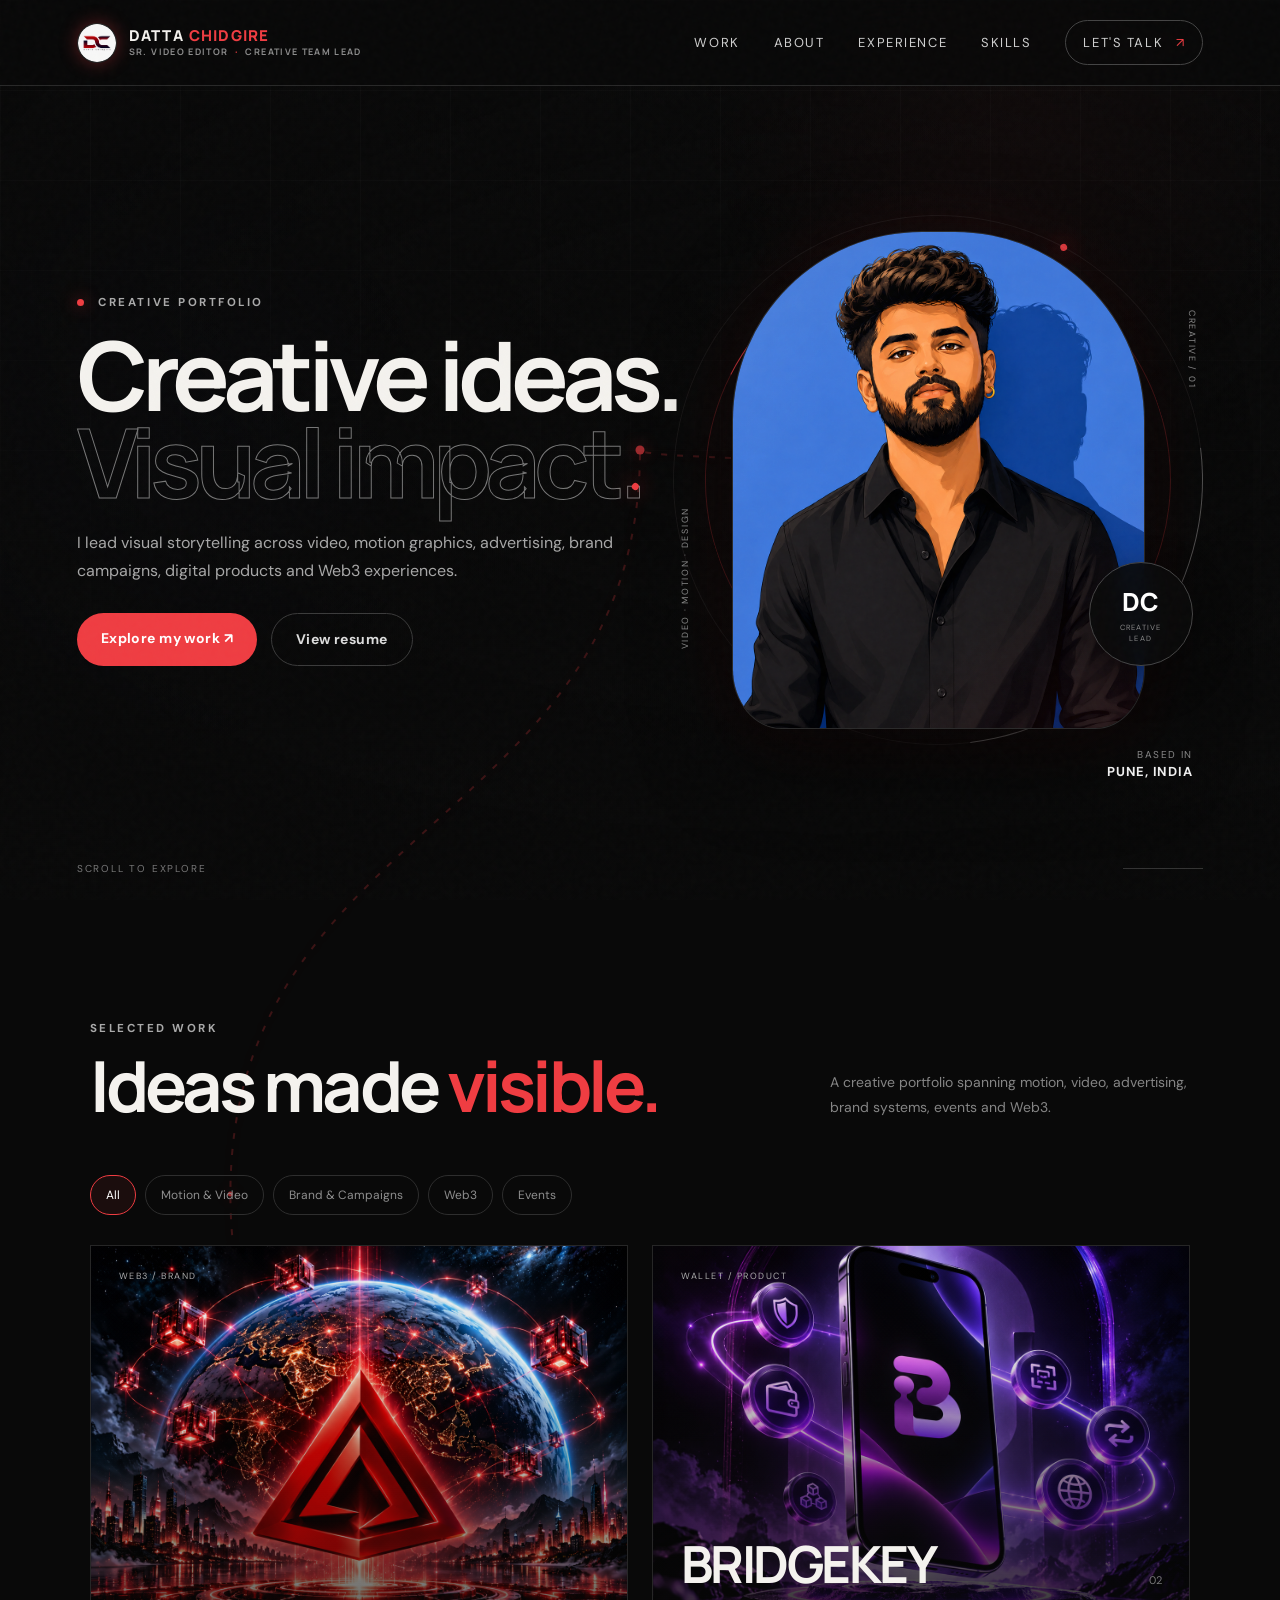
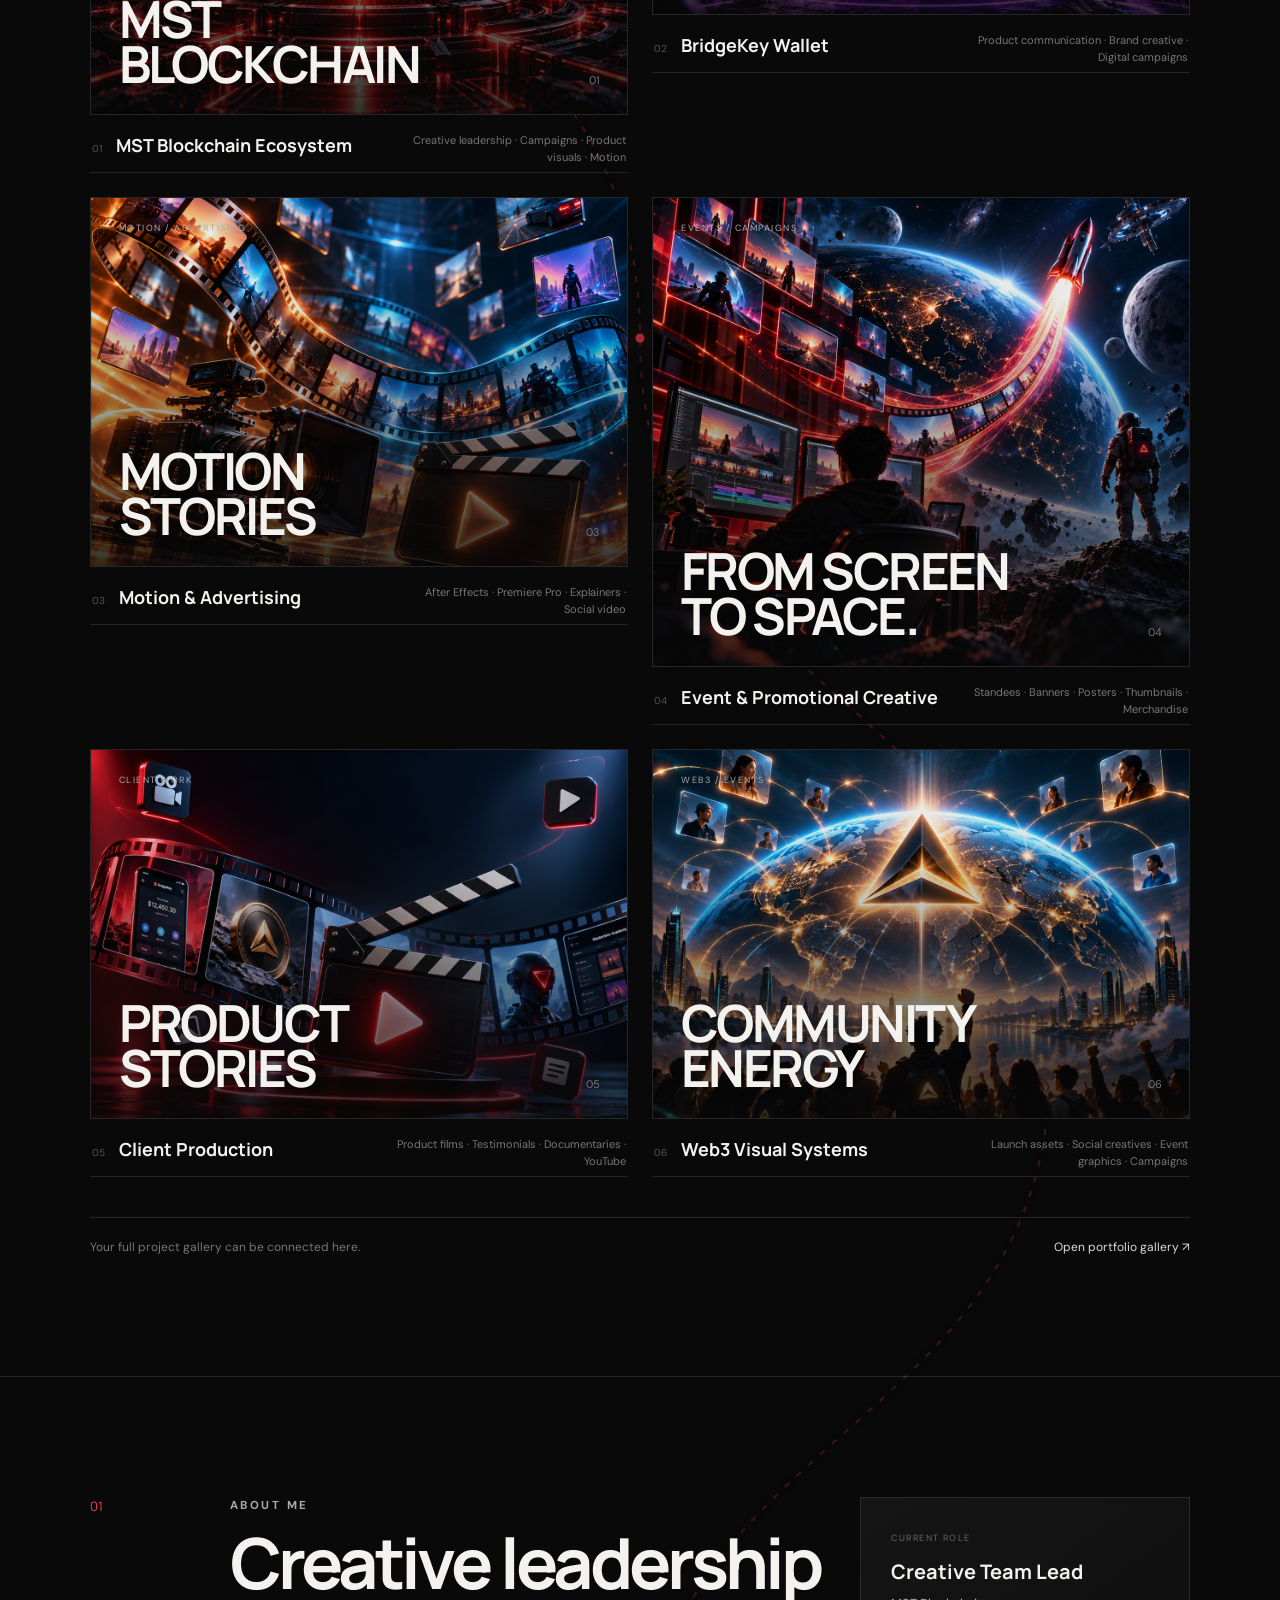
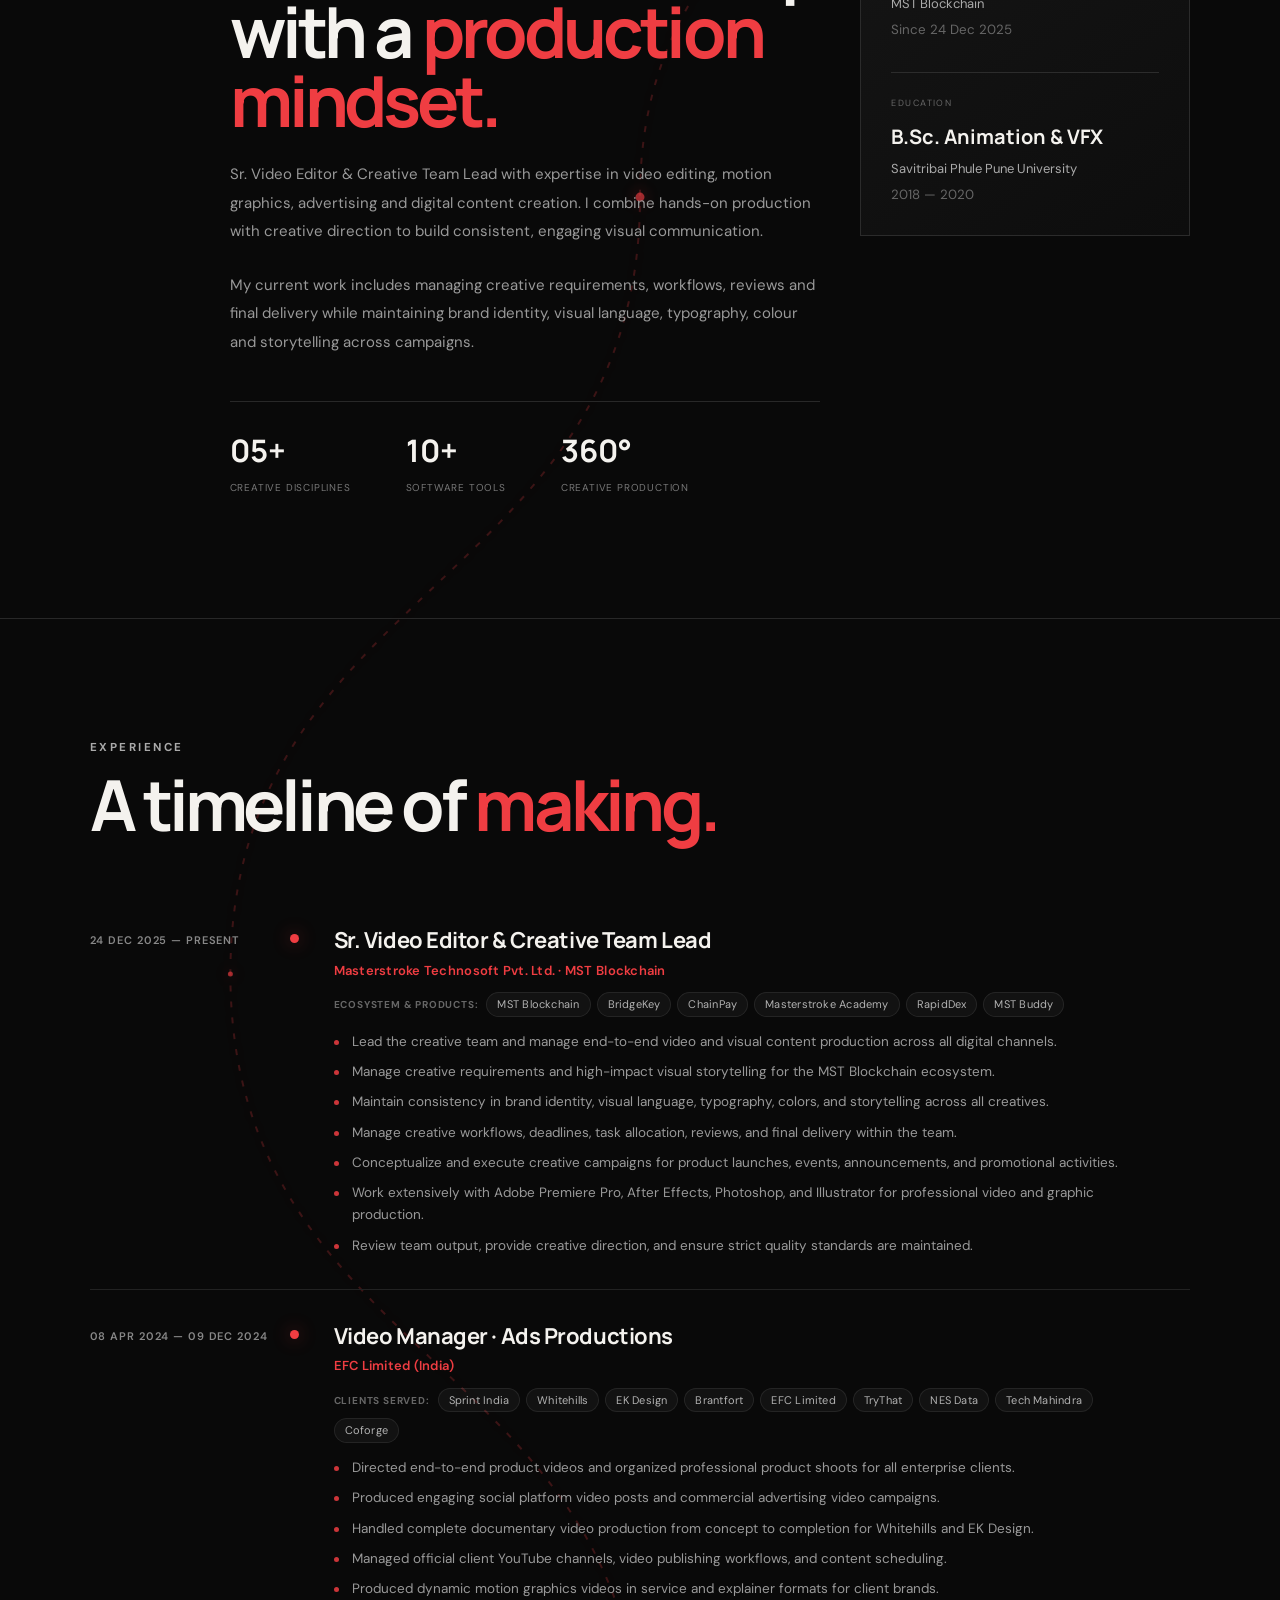
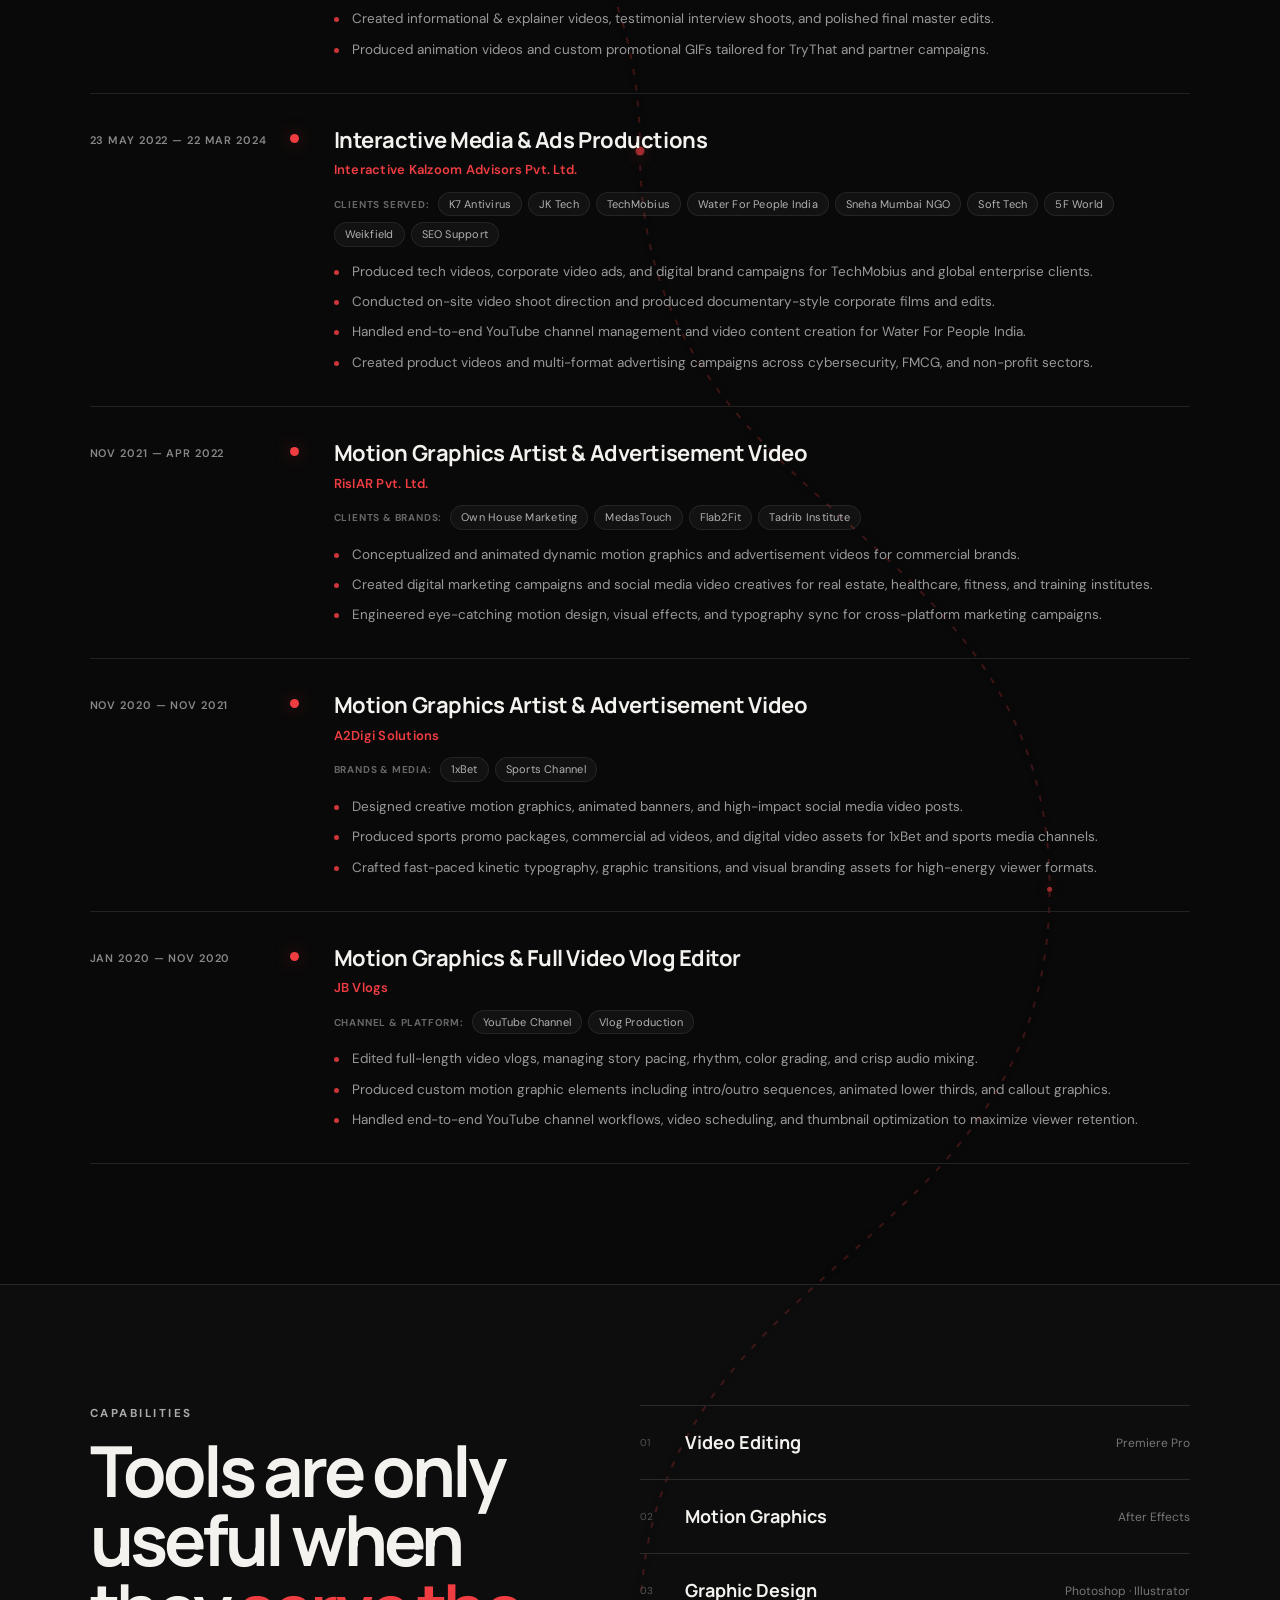
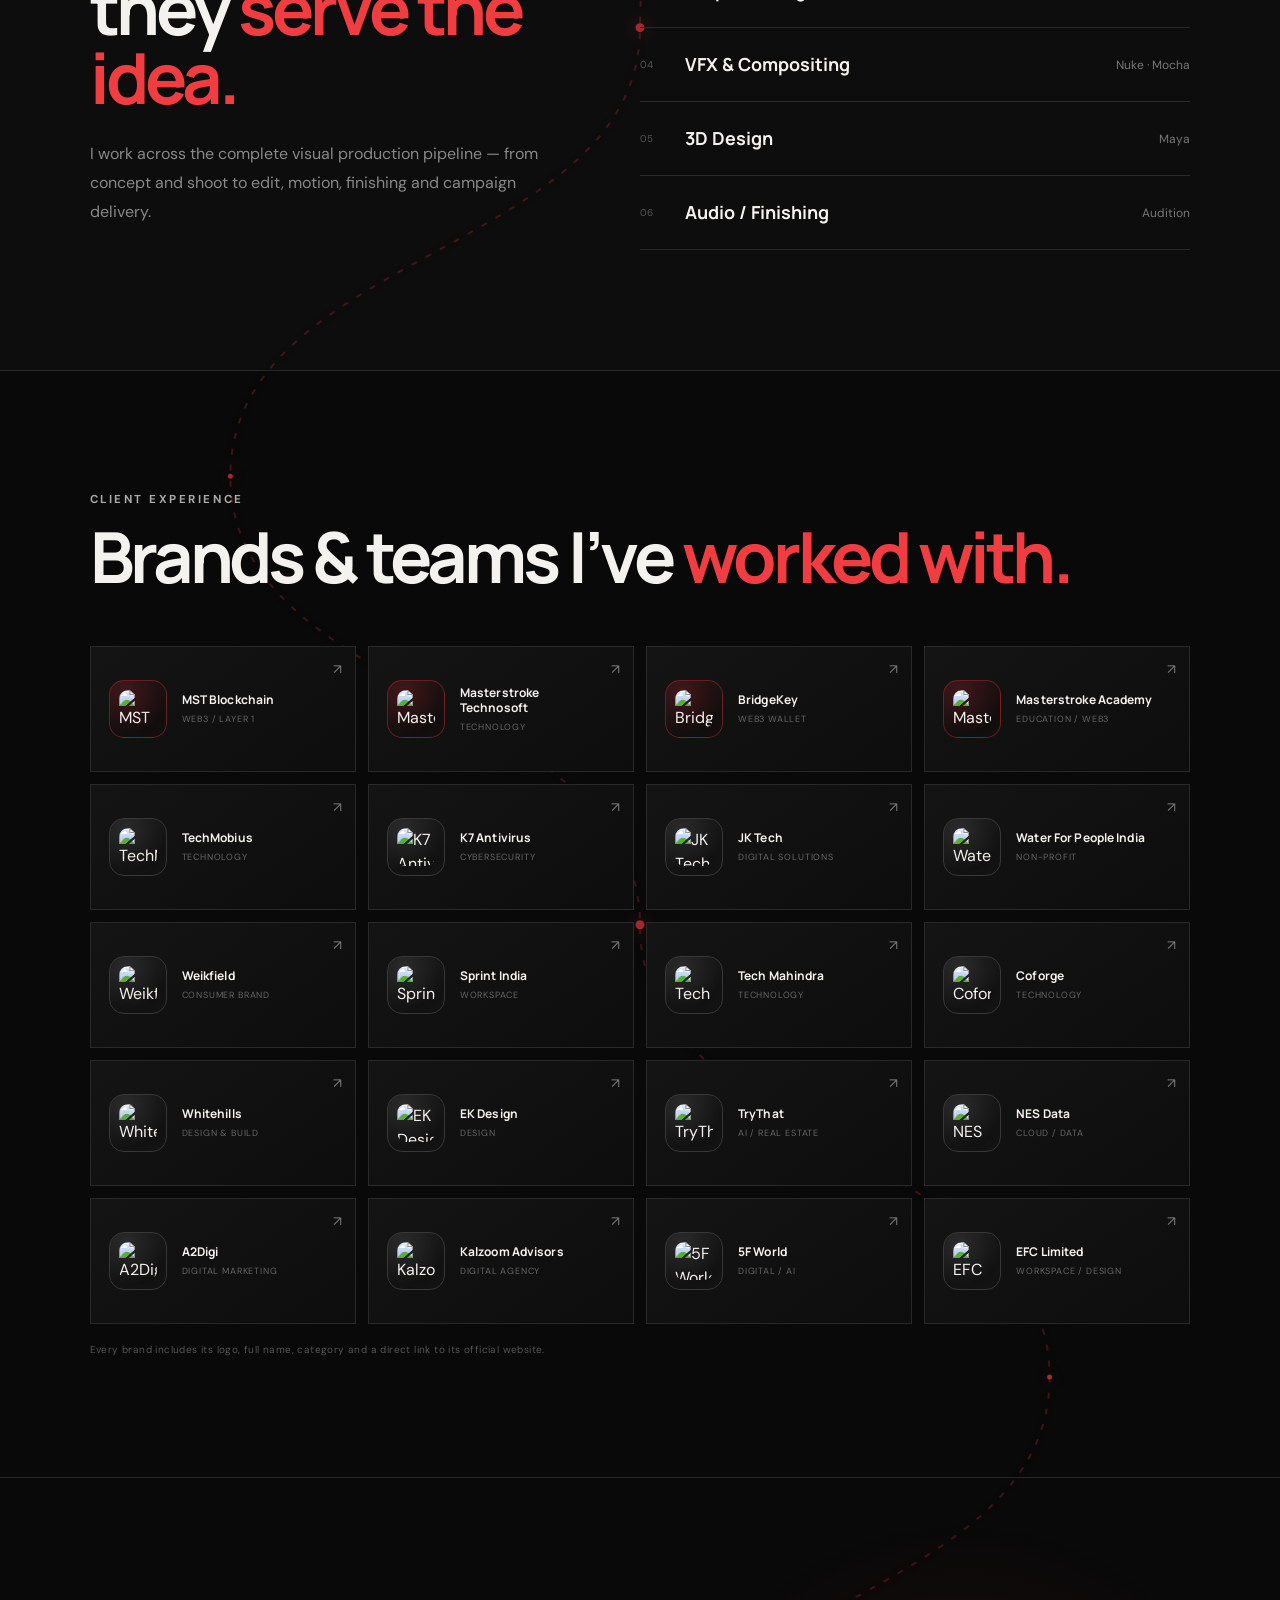
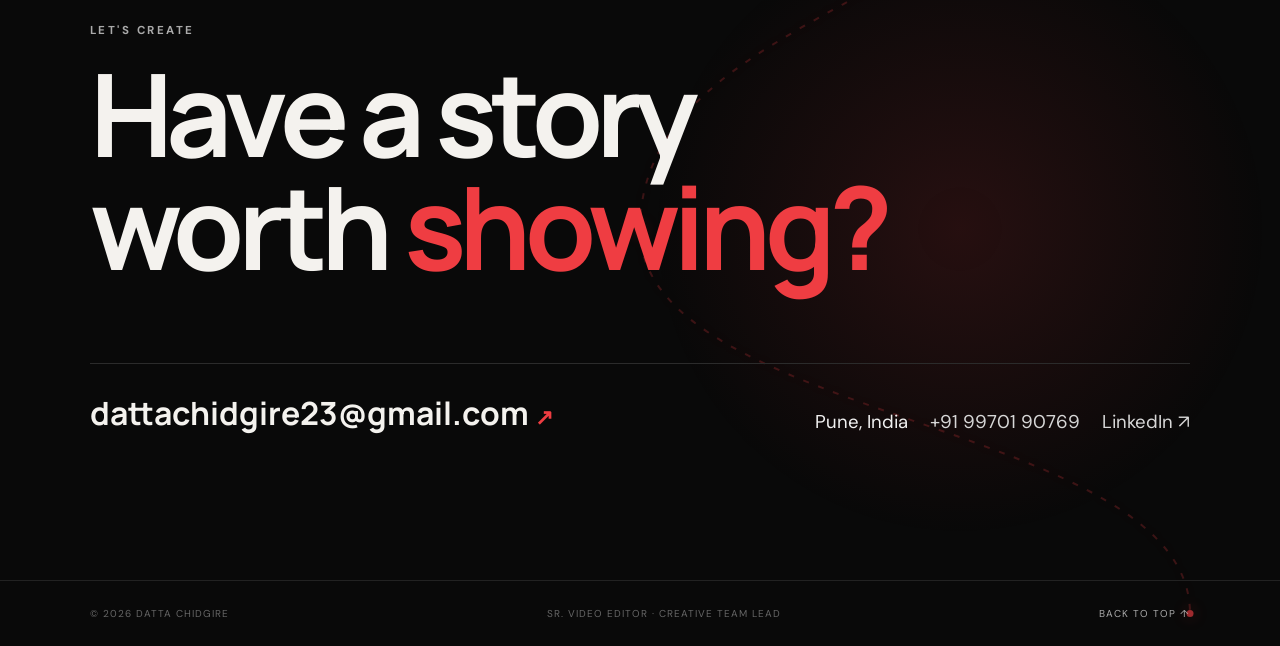
==== commit ed533501: "updated timeline section" ====
--- a/index.html
+++ b/index.html
@@ -248,45 +248,145 @@
 
       <div class="timeline">
         <article class="timeline-item reveal">
-          <div class="timeline-date">DEC 2025 — NOW</div>
+          <div class="timeline-date">24 DEC 2025 — PRESENT</div>
           <div class="timeline-marker"></div>
           <div class="timeline-content">
-            <h3>Creative Team Lead / Sr. Video Editor</h3>
+            <h3>Sr. Video Editor &amp; Creative Team Lead</h3>
             <p class="company">Masterstroke Technosoft Pvt. Ltd. · MST Blockchain</p>
-            <p>Leading creative production across MST Blockchain, BridgeKey, ChainPay, Masterstroke Academy, RapidDex
-              and MST Buddy. Managing creative workflows, campaigns, brand consistency and final quality.</p>
+            <div class="timeline-tags">
+              <span class="timeline-tags-label">Ecosystem &amp; Products:</span>
+              <span class="timeline-tag">MST Blockchain</span>
+              <span class="timeline-tag">BridgeKey</span>
+              <span class="timeline-tag">ChainPay</span>
+              <span class="timeline-tag">Masterstroke Academy</span>
+              <span class="timeline-tag">RapidDex</span>
+              <span class="timeline-tag">MST Buddy</span>
+            </div>
+            <ul class="timeline-bullets">
+              <li>Lead the creative team and manage end-to-end video and visual content production across all digital channels.</li>
+              <li>Manage creative requirements and high-impact visual storytelling for the MST Blockchain ecosystem.</li>
+              <li>Maintain consistency in brand identity, visual language, typography, colors, and storytelling across all creatives.</li>
+              <li>Manage creative workflows, deadlines, task allocation, reviews, and final delivery within the team.</li>
+              <li>Conceptualize and execute creative campaigns for product launches, events, announcements, and promotional activities.</li>
+              <li>Work extensively with Adobe Premiere Pro, After Effects, Photoshop, and Illustrator for professional video and graphic production.</li>
+              <li>Review team output, provide creative direction, and ensure strict quality standards are maintained.</li>
+            </ul>
           </div>
         </article>
 
         <article class="timeline-item reveal">
-          <div class="timeline-date">APR — DEC 2024</div>
+          <div class="timeline-date">08 APR 2024 — 09 DEC 2024</div>
           <div class="timeline-marker"></div>
           <div class="timeline-content">
-            <h3>Video Manager · Ads Production</h3>
+            <h3>Video Manager · Ads Productions</h3>
             <p class="company">EFC Limited (India)</p>
-            <p>Product videos, product shoots, social videos, documentaries, YouTube channels, motion graphics,
-              explainers, testimonials, advertising and animation for multiple clients.</p>
+            <div class="timeline-tags">
+              <span class="timeline-tags-label">Clients Served:</span>
+              <span class="timeline-tag">Sprint India</span>
+              <span class="timeline-tag">Whitehills</span>
+              <span class="timeline-tag">EK Design</span>
+              <span class="timeline-tag">Brantfort</span>
+              <span class="timeline-tag">EFC Limited</span>
+              <span class="timeline-tag">TryThat</span>
+              <span class="timeline-tag">NES Data</span>
+              <span class="timeline-tag">Tech Mahindra</span>
+              <span class="timeline-tag">Coforge</span>
+            </div>
+            <ul class="timeline-bullets">
+              <li>Directed end-to-end product videos and organized professional product shoots for all enterprise clients.</li>
+              <li>Produced engaging social platform video posts and commercial advertising video campaigns.</li>
+              <li>Handled complete documentary video production from concept to completion for Whitehills and EK Design.</li>
+              <li>Managed official client YouTube channels, video publishing workflows, and content scheduling.</li>
+              <li>Produced dynamic motion graphics videos in service and explainer formats for client brands.</li>
+              <li>Created informational &amp; explainer videos, testimonial interview shoots, and polished final master edits.</li>
+              <li>Produced animation videos and custom promotional GIFs tailored for TryThat and partner campaigns.</li>
+            </ul>
           </div>
         </article>
 
         <article class="timeline-item reveal">
-          <div class="timeline-date">MAY 2022 — MAR 2024</div>
+          <div class="timeline-date">23 MAY 2022 — 22 MAR 2024</div>
           <div class="timeline-marker"></div>
           <div class="timeline-content">
-            <h3>Media & Ads Production</h3>
+            <h3>Interactive Media &amp; Ads Productions</h3>
             <p class="company">Interactive Kalzoom Advisors Pvt. Ltd.</p>
-            <p>Tech videos and ads, documentary-style shoots and edits, and YouTube channel handling for client brands
-              and organisations.</p>
+            <div class="timeline-tags">
+              <span class="timeline-tags-label">Clients Served:</span>
+              <span class="timeline-tag">K7 Antivirus</span>
+              <span class="timeline-tag">JK Tech</span>
+              <span class="timeline-tag">TechMobius</span>
+              <span class="timeline-tag">Water For People India</span>
+              <span class="timeline-tag">Sneha Mumbai NGO</span>
+              <span class="timeline-tag">Soft Tech</span>
+              <span class="timeline-tag">5F World</span>
+              <span class="timeline-tag">Weikfield</span>
+              <span class="timeline-tag">SEO Support</span>
+            </div>
+            <ul class="timeline-bullets">
+              <li>Produced tech videos, corporate video ads, and digital brand campaigns for TechMobius and global enterprise clients.</li>
+              <li>Conducted on-site video shoot direction and produced documentary-style corporate films and edits.</li>
+              <li>Handled end-to-end YouTube channel management and video content creation for Water For People India.</li>
+              <li>Created product videos and multi-format advertising campaigns across cybersecurity, FMCG, and non-profit sectors.</li>
+            </ul>
           </div>
         </article>
 
         <article class="timeline-item reveal">
-          <div class="timeline-date">EARLIER</div>
+          <div class="timeline-date">NOV 2021 — APR 2022</div>
           <div class="timeline-marker"></div>
           <div class="timeline-content">
-            <h3>Motion Graphics & Advertisement Video</h3>
-            <p class="company">A2Digi Solutions · RisIAR Pvt. Ltd.</p>
-            <p>Motion graphics, advertisement videos, full-video editing and vlog production.</p>
+            <h3>Motion Graphics Artist &amp; Advertisement Video</h3>
+            <p class="company">RisIAR Pvt. Ltd.</p>
+            <div class="timeline-tags">
+              <span class="timeline-tags-label">Clients &amp; Brands:</span>
+              <span class="timeline-tag">Own House Marketing</span>
+              <span class="timeline-tag">MedasTouch</span>
+              <span class="timeline-tag">Flab2Fit</span>
+              <span class="timeline-tag">Tadrib Institute</span>
+            </div>
+            <ul class="timeline-bullets">
+              <li>Conceptualized and animated dynamic motion graphics and advertisement videos for commercial brands.</li>
+              <li>Created digital marketing campaigns and social media video creatives for real estate, healthcare, fitness, and training institutes.</li>
+              <li>Engineered eye-catching motion design, visual effects, and typography sync for cross-platform marketing campaigns.</li>
+            </ul>
+          </div>
+        </article>
+
+        <article class="timeline-item reveal">
+          <div class="timeline-date">NOV 2020 — NOV 2021</div>
+          <div class="timeline-marker"></div>
+          <div class="timeline-content">
+            <h3>Motion Graphics Artist &amp; Advertisement Video</h3>
+            <p class="company">A2Digi Solutions</p>
+            <div class="timeline-tags">
+              <span class="timeline-tags-label">Brands &amp; Media:</span>
+              <span class="timeline-tag">1xBet</span>
+              <span class="timeline-tag">Sports Channel</span>
+            </div>
+            <ul class="timeline-bullets">
+              <li>Designed creative motion graphics, animated banners, and high-impact social media video posts.</li>
+              <li>Produced sports promo packages, commercial ad videos, and digital video assets for 1xBet and sports media channels.</li>
+              <li>Crafted fast-paced kinetic typography, graphic transitions, and visual branding assets for high-energy viewer formats.</li>
+            </ul>
+          </div>
+        </article>
+
+        <article class="timeline-item reveal">
+          <div class="timeline-date">JAN 2020 — NOV 2020</div>
+          <div class="timeline-marker"></div>
+          <div class="timeline-content">
+            <h3>Motion Graphics &amp; Full Video Vlog Editor</h3>
+            <p class="company">JB Vlogs</p>
+            <div class="timeline-tags">
+              <span class="timeline-tags-label">Channel &amp; Platform:</span>
+              <span class="timeline-tag">YouTube Channel</span>
+              <span class="timeline-tag">Vlog Production</span>
+            </div>
+            <ul class="timeline-bullets">
+              <li>Edited full-length video vlogs, managing story pacing, rhythm, color grading, and crisp audio mixing.</li>
+              <li>Produced custom motion graphic elements including intro/outro sequences, animated lower thirds, and callout graphics.</li>
+              <li>Handled end-to-end YouTube channel workflows, video scheduling, and thumbnail optimization to maximize viewer retention.</li>
+            </ul>
           </div>
         </article>
       </div>
--- a/style.css
+++ b/style.css
@@ -84,7 +84,7 @@
 .about-stats{display:flex;gap:55px;margin-top:45px;padding-top:25px;border-top:1px solid #282828}.about-stats strong{font-family:Manrope;font-size:31px;display:block}.about-stats span{font-size:10px;color:#777;text-transform:uppercase;letter-spacing:.08em}
 .about-card{align-self:start;border:1px solid #2b2b2b;background:linear-gradient(145deg,#151515,#0d0d0d);padding:30px;display:flex;flex-direction:column;gap:7px}.card-label{font-size:9px;letter-spacing:.16em;color:#666;margin-top:4px}.about-card strong{font-family:Manrope;font-size:20px;margin-top:4px}.about-card>span:not(.card-label){font-size:13px;color:#aaa}.about-card small{color:#666}.card-line{height:1px;background:#2c2c2c;margin:25px 0 13px}
 .experience-section{border-top:1px solid var(--line)}
-.timeline{margin-top:25px}.timeline-item{display:grid;grid-template-columns:180px 24px 1fr;gap:20px;padding:30px 0;border-bottom:1px solid #252525}.timeline-date{font-size:10px;color:#777;letter-spacing:.12em;padding-top:5px}.timeline-marker{width:8px;height:8px;border-radius:50%;background:var(--red);margin-top:7px;box-shadow:0 0 20px rgba(239,61,66,.35)}.timeline-content{max-width:800px}.timeline-content h3{font-family:Manrope;font-size:24px;letter-spacing:-.03em}.timeline-content .company{color:var(--red);font-size:12px;margin:6px 0 12px}.timeline-content>p:last-child{color:#888;font-size:14px;line-height:1.8}
+.timeline{margin-top:25px}.timeline-item{display:grid;grid-template-columns:180px 24px 1fr;gap:20px;padding:32px 0;border-bottom:1px solid #222;transition:border-color .25s ease}.timeline-date{font-size:11px;color:#888;letter-spacing:.08em;padding-top:6px;line-height:1.5;font-weight:600;text-transform:uppercase}.timeline-marker{width:9px;height:9px;border-radius:50%;background:var(--red);margin-top:8px;box-shadow:0 0 18px rgba(239,61,66,.45);flex-shrink:0}.timeline-content{max-width:820px}.timeline-content h3{font-family:Manrope,sans-serif;font-size:22px;letter-spacing:-.02em;color:#f4f2ee;line-height:1.3}.timeline-content .company{color:var(--red);font-size:13px;font-weight:600;margin:6px 0 10px;letter-spacing:.02em}.timeline-tags{display:flex;flex-wrap:wrap;align-items:center;gap:6px;margin:12px 0 14px}.timeline-tags-label{font-size:10px;font-weight:700;text-transform:uppercase;letter-spacing:.08em;color:#666;margin-right:2px}.timeline-tag{display:inline-block;font-size:11px;padding:3px 10px;border-radius:99px;background:rgba(255,255,255,.04);border:1px solid rgba(255,255,255,.08);color:#b2b2b2;letter-spacing:.02em;transition:all .2s ease}.timeline-tag:hover{border-color:rgba(239,61,66,.5);color:#fff;background:rgba(239,61,66,.1)}.timeline-bullets{list-style:none;padding:0;margin:12px 0 0;display:flex;flex-direction:column;gap:8px}.timeline-bullets li{position:relative;padding-left:18px;color:#999;font-size:13.5px;line-height:1.65}.timeline-bullets li::before{content:"";position:absolute;left:0;top:9px;width:5px;height:5px;border-radius:50%;background:var(--red);opacity:.85}.timeline-content>p:last-child{color:#888;font-size:14px;line-height:1.8}
 .skills-section{display:grid;grid-template-columns:.9fr 1.1fr;gap:100px;background:#0d0d0d;border-top:1px solid var(--line);border-bottom:1px solid var(--line)}
 .skills-left p:last-child{color:#888;max-width:500px;margin-top:28px;line-height:1.8}.skills-right{border-top:1px solid #2a2a2a}.skill-row{display:grid;grid-template-columns:45px 1fr 200px;align-items:center;padding:23px 0;border-bottom:1px solid #2a2a2a}.skill-row span{font-size:10px;color:#555}.skill-row strong{font-family:Manrope;font-size:18px}.skill-row em{font-style:normal;color:#777;font-size:12px;text-align:right}
 .clients-section{border-bottom:1px solid var(--line)}.client-cloud{display:flex;flex-wrap:wrap;gap:10px;max-width:1000px}.client-cloud span{border:1px solid #292929;padding:13px 16px;border-radius:99px;color:#8b8b8b;font-size:11px;letter-spacing:.04em;transition:.25s}.client-cloud span:hover{color:#fff;border-color:#555}
@@ -93,7 +93,7 @@
 .footer{padding:25px 7vw;border-top:1px solid #222;display:flex;justify-content:space-between;align-items:center;color:#666;font-size:10px;text-transform:uppercase;letter-spacing:.1em;background:transparent;position:relative;z-index:2}.footer a{color:#aaa}
 .reveal{opacity:0;transform:translateY(25px);transition:opacity .7s ease,transform .7s ease}.reveal.visible{opacity:1;transform:none}.delay-1{transition-delay:.12s}.delay-2{transition-delay:.22s}
 @media(max-width:900px){.nav{padding:0 5vw}.nav-links{display:none;position:absolute;top:85px;left:0;right:0;background:#0c0c0c;border-bottom:1px solid #222;padding:25px 5vw;flex-direction:column;align-items:flex-start;gap:22px}.nav-links.open{display:flex}.menu-toggle{display:flex;flex-direction:column;gap:6px}.menu-toggle span{width:25px;height:1px;background:#fff}.hero{grid-template-columns:1fr;height:auto;min-height:100vh;min-height:100dvh;max-height:none;padding:105px 5vw 60px;display:flex;flex-direction:column;justify-content:center}.hero-side{display:none}.section{padding:90px 5vw}.hero-bottom{left:5vw;right:5vw;bottom:18px}.section-head{display:block}.section-intro{margin-top:25px}.project-grid{grid-template-columns:1fr}.project-large .project-visual,.project-wide .project-visual,.project-visual{height:390px}.about-section{grid-template-columns:1fr}.about-number{display:none}.about-card{margin-top:20px}.skills-section{grid-template-columns:1fr;gap:50px}.contact-bottom{display:block}.contact-details{margin-top:25px;flex-wrap:wrap}.footer{padding:22px 5vw;gap:12px;flex-wrap:wrap}}
-@media(max-width:550px){.hero h1{font-size:clamp(38px,11vw,54px);margin:14px 0 18px}.hero-text{font-size:14px;line-height:1.65}.project-meta{display:block}.project-meta p{text-align:left;margin-top:7px}.skill-row{grid-template-columns:30px 1fr}.skill-row em{display:none}.timeline-item{grid-template-columns:1fr 15px;gap:15px}.timeline-date{grid-column:1/-1}.timeline-marker{grid-column:2;grid-row:2}.timeline-content{grid-column:1;grid-row:2}.about-stats{gap:25px;flex-wrap:wrap}.portfolio-source{display:block}.portfolio-source a{display:block;margin-top:10px}}
+@media(max-width:550px){.hero h1{font-size:clamp(38px,11vw,54px);margin:14px 0 18px}.hero-text{font-size:14px;line-height:1.65}.project-meta{display:block}.project-meta p{text-align:left;margin-top:7px}.skill-row{grid-template-columns:30px 1fr}.skill-row em{display:none}.timeline-item{grid-template-columns:1fr 15px;gap:15px;padding:26px 0}.timeline-date{grid-column:1/-1;font-size:10px}.timeline-marker{grid-column:2;grid-row:2;margin-top:5px}.timeline-content{grid-column:1;grid-row:2}.timeline-content h3{font-size:19px}.timeline-bullets li{font-size:13px}.about-stats{gap:25px;flex-wrap:wrap}.portfolio-source{display:block}.portfolio-source a{display:block;margin-top:10px}}
 
 
 /* Creative Head hero portrait */
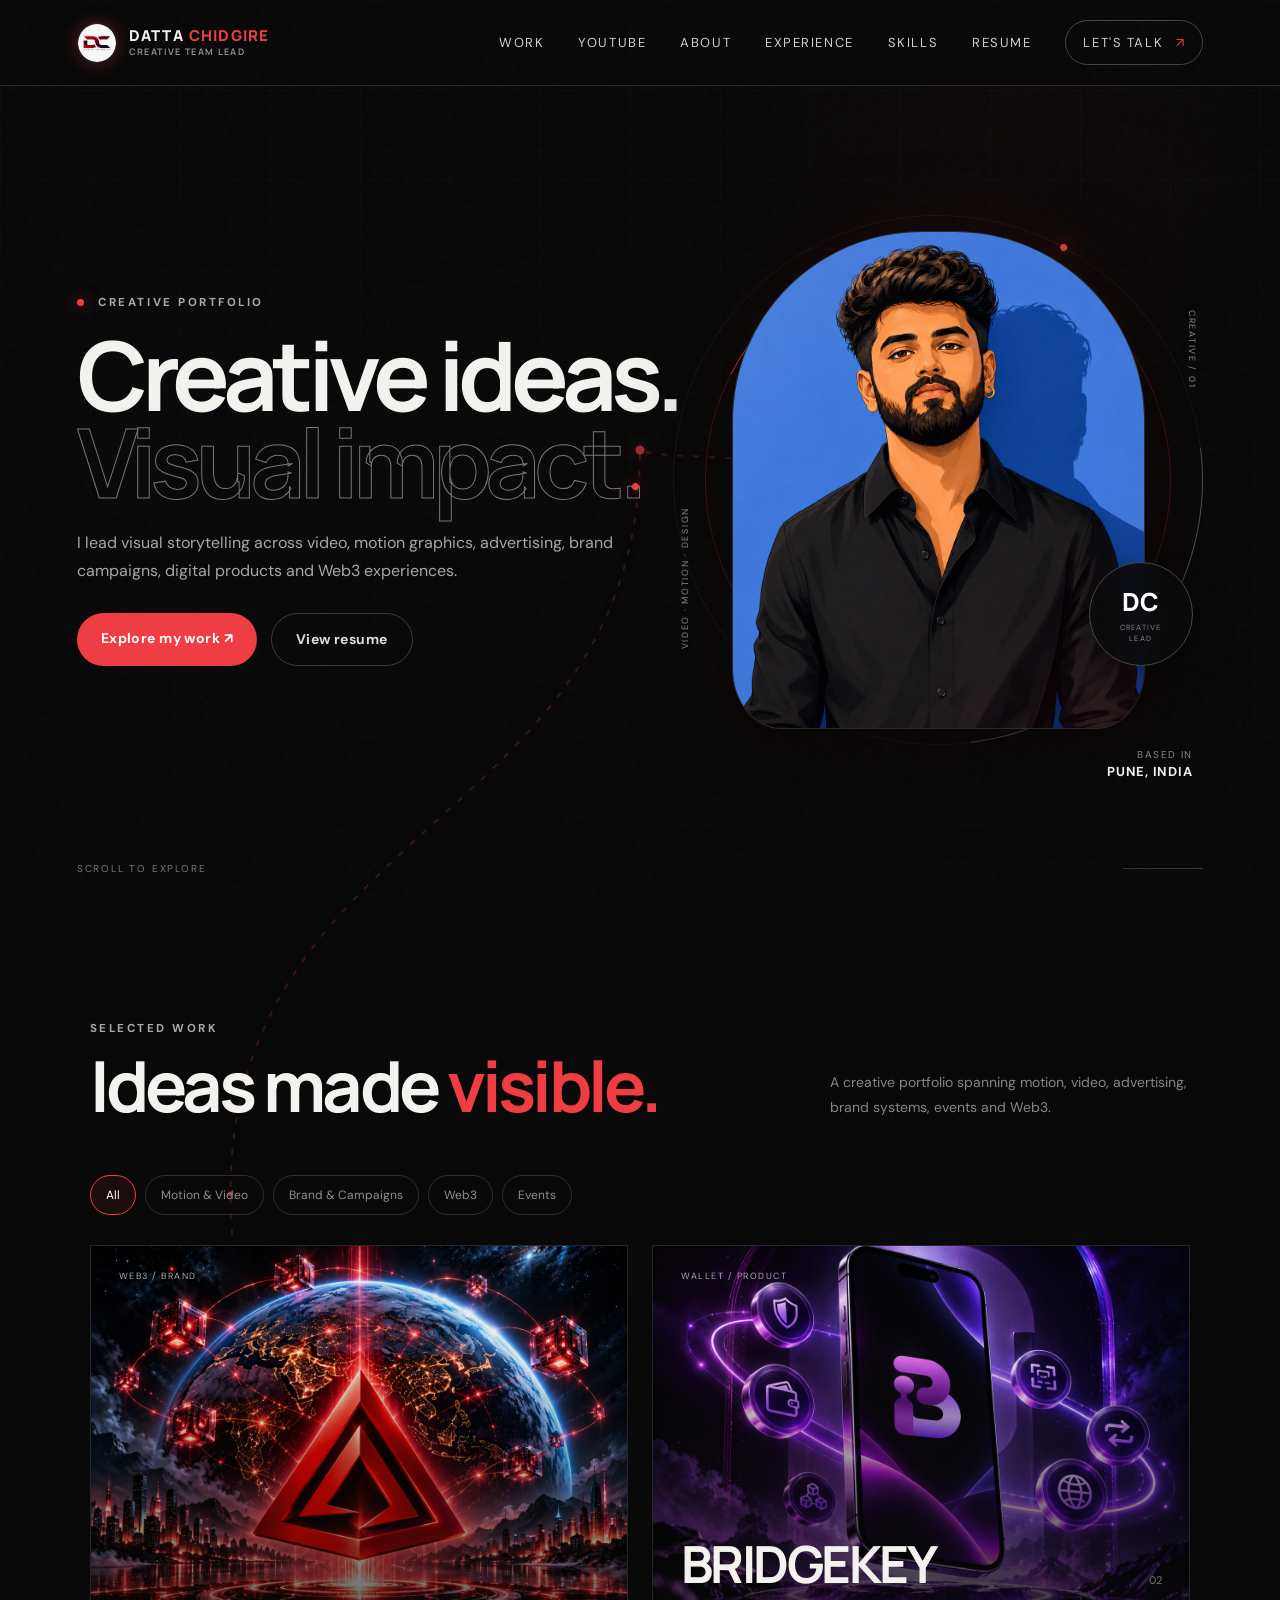
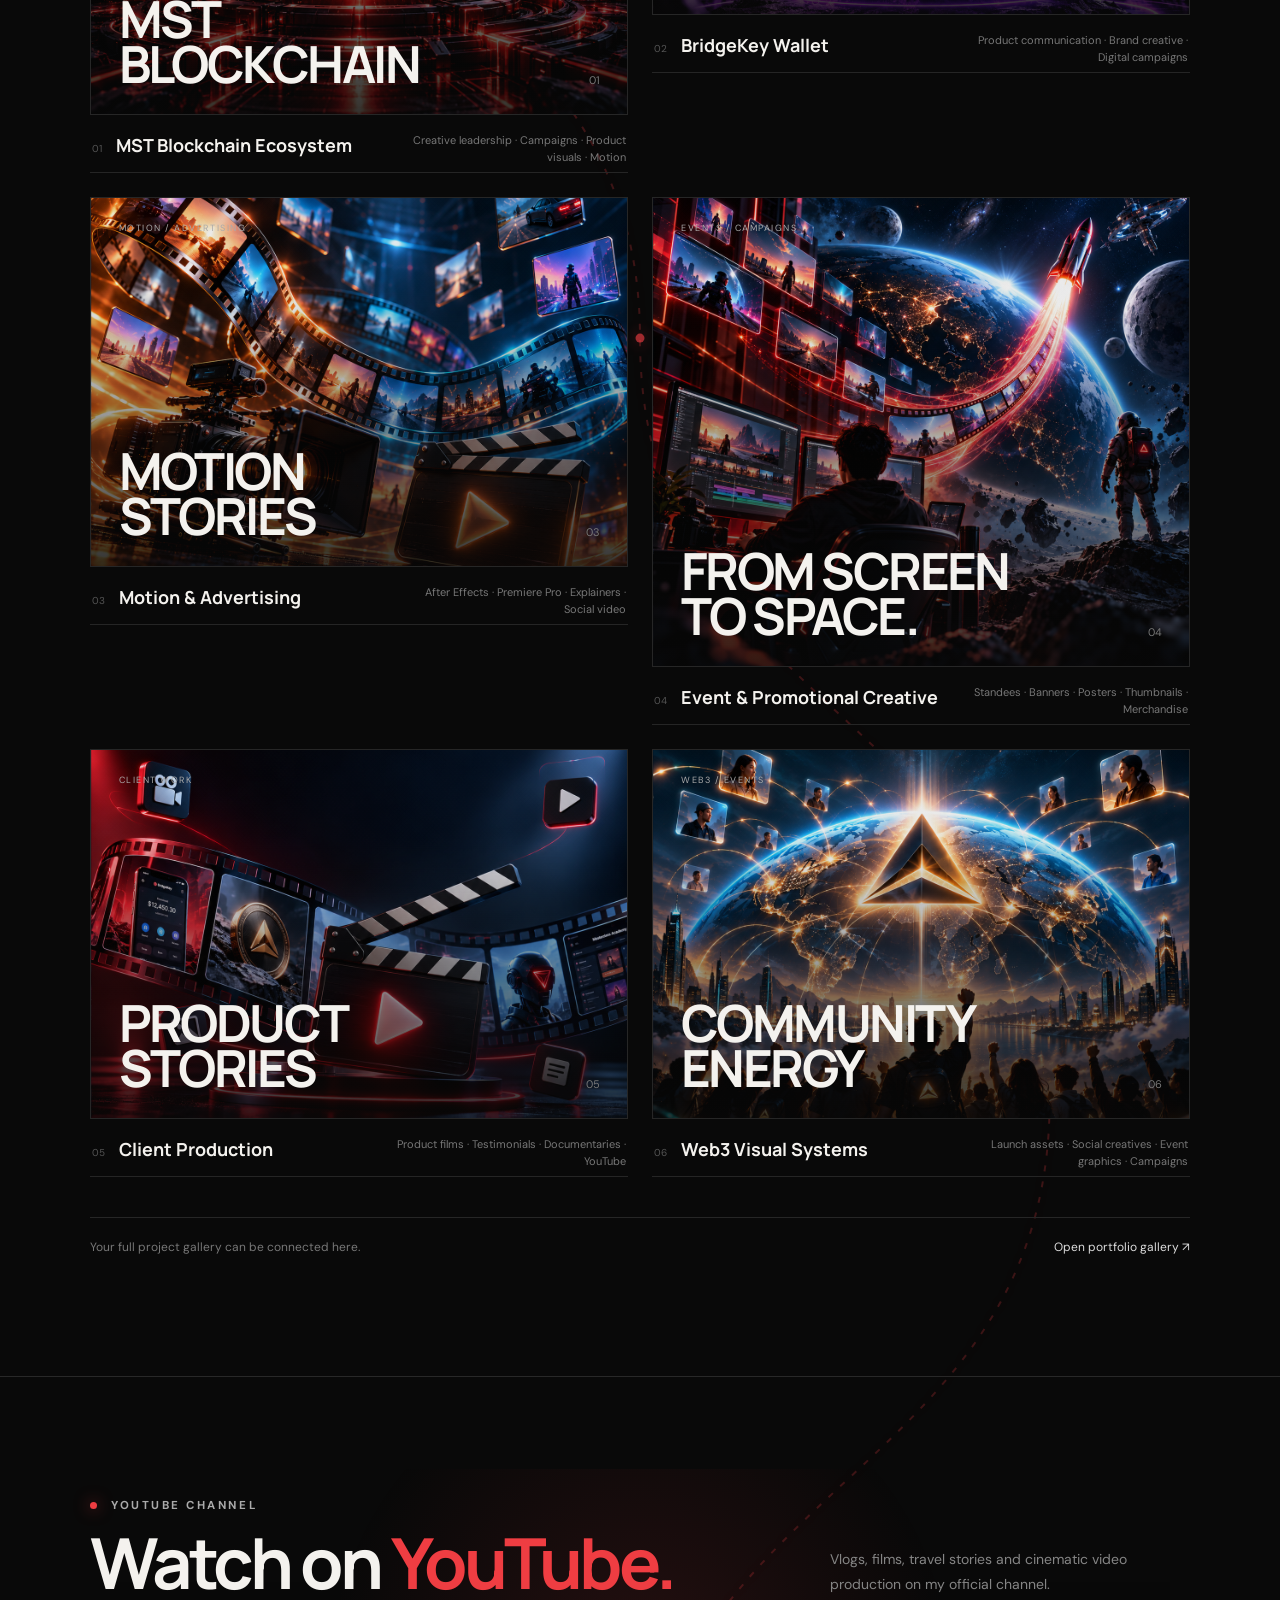
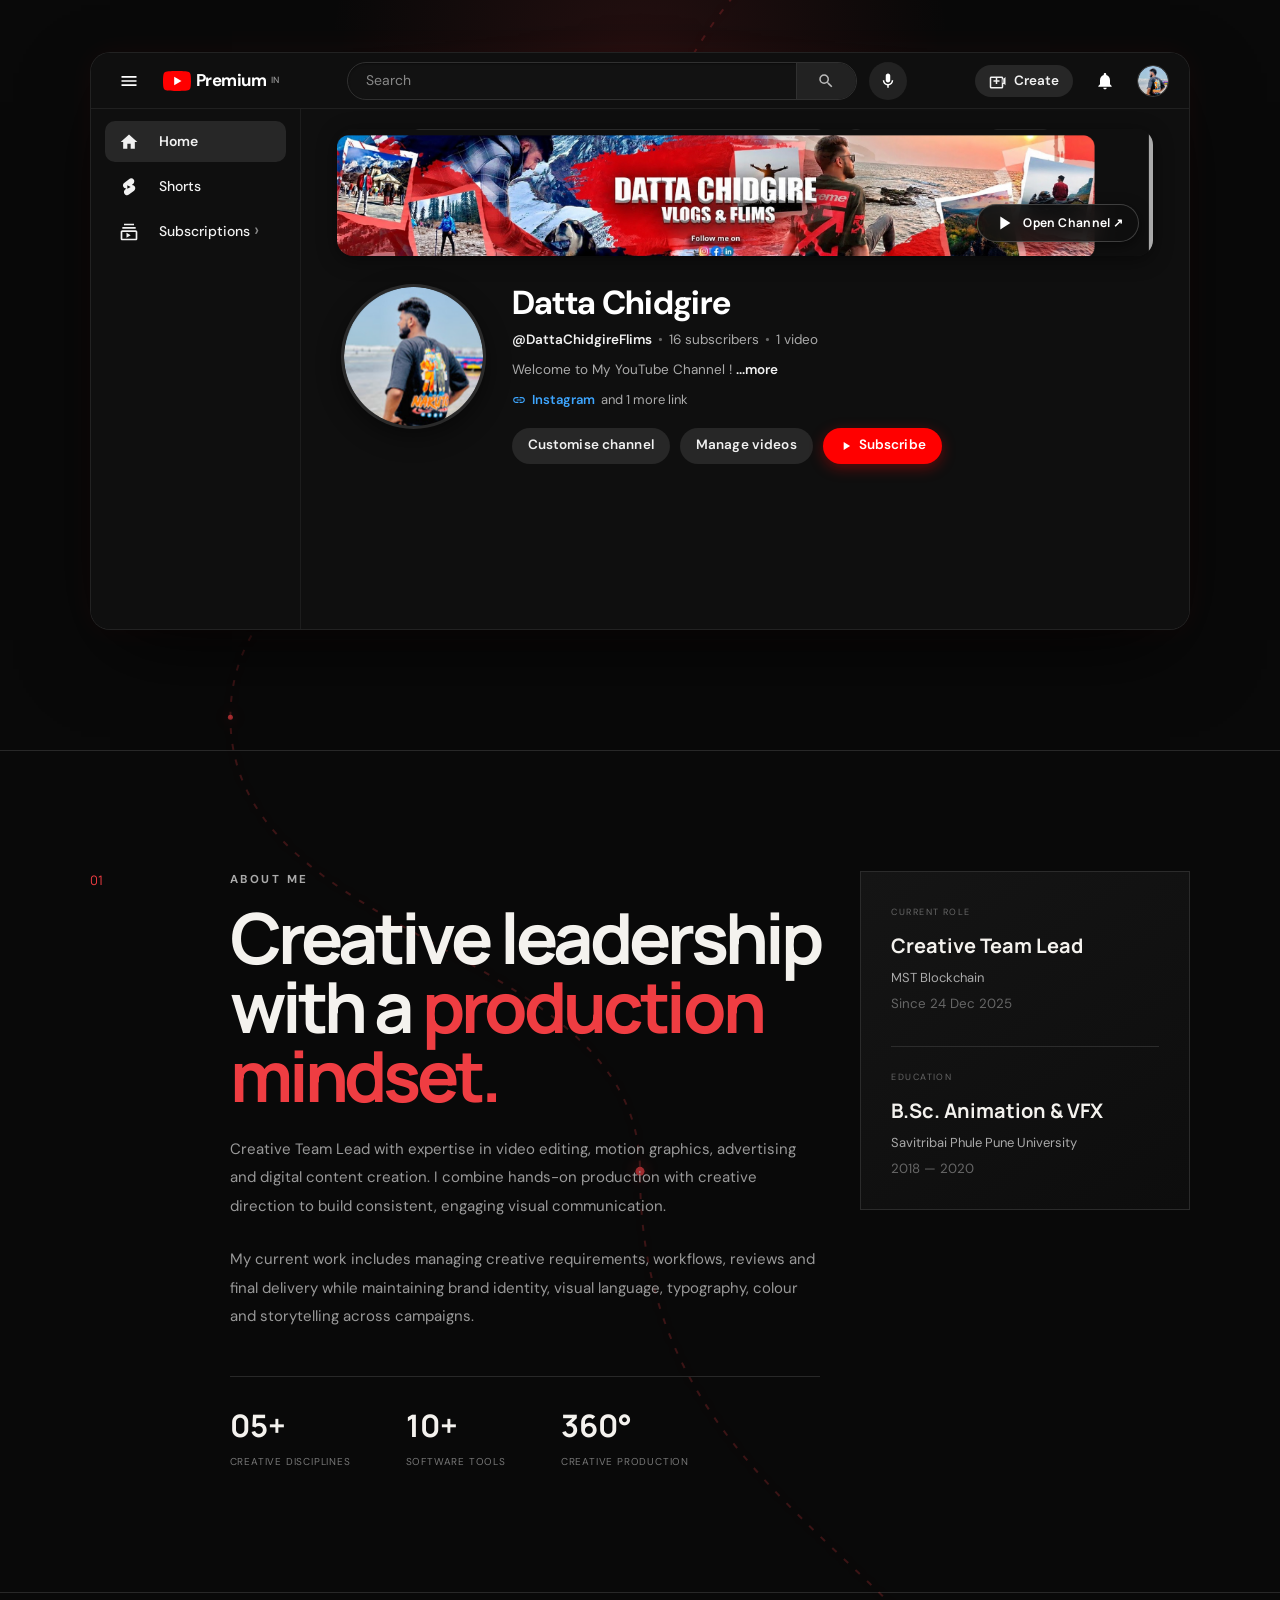
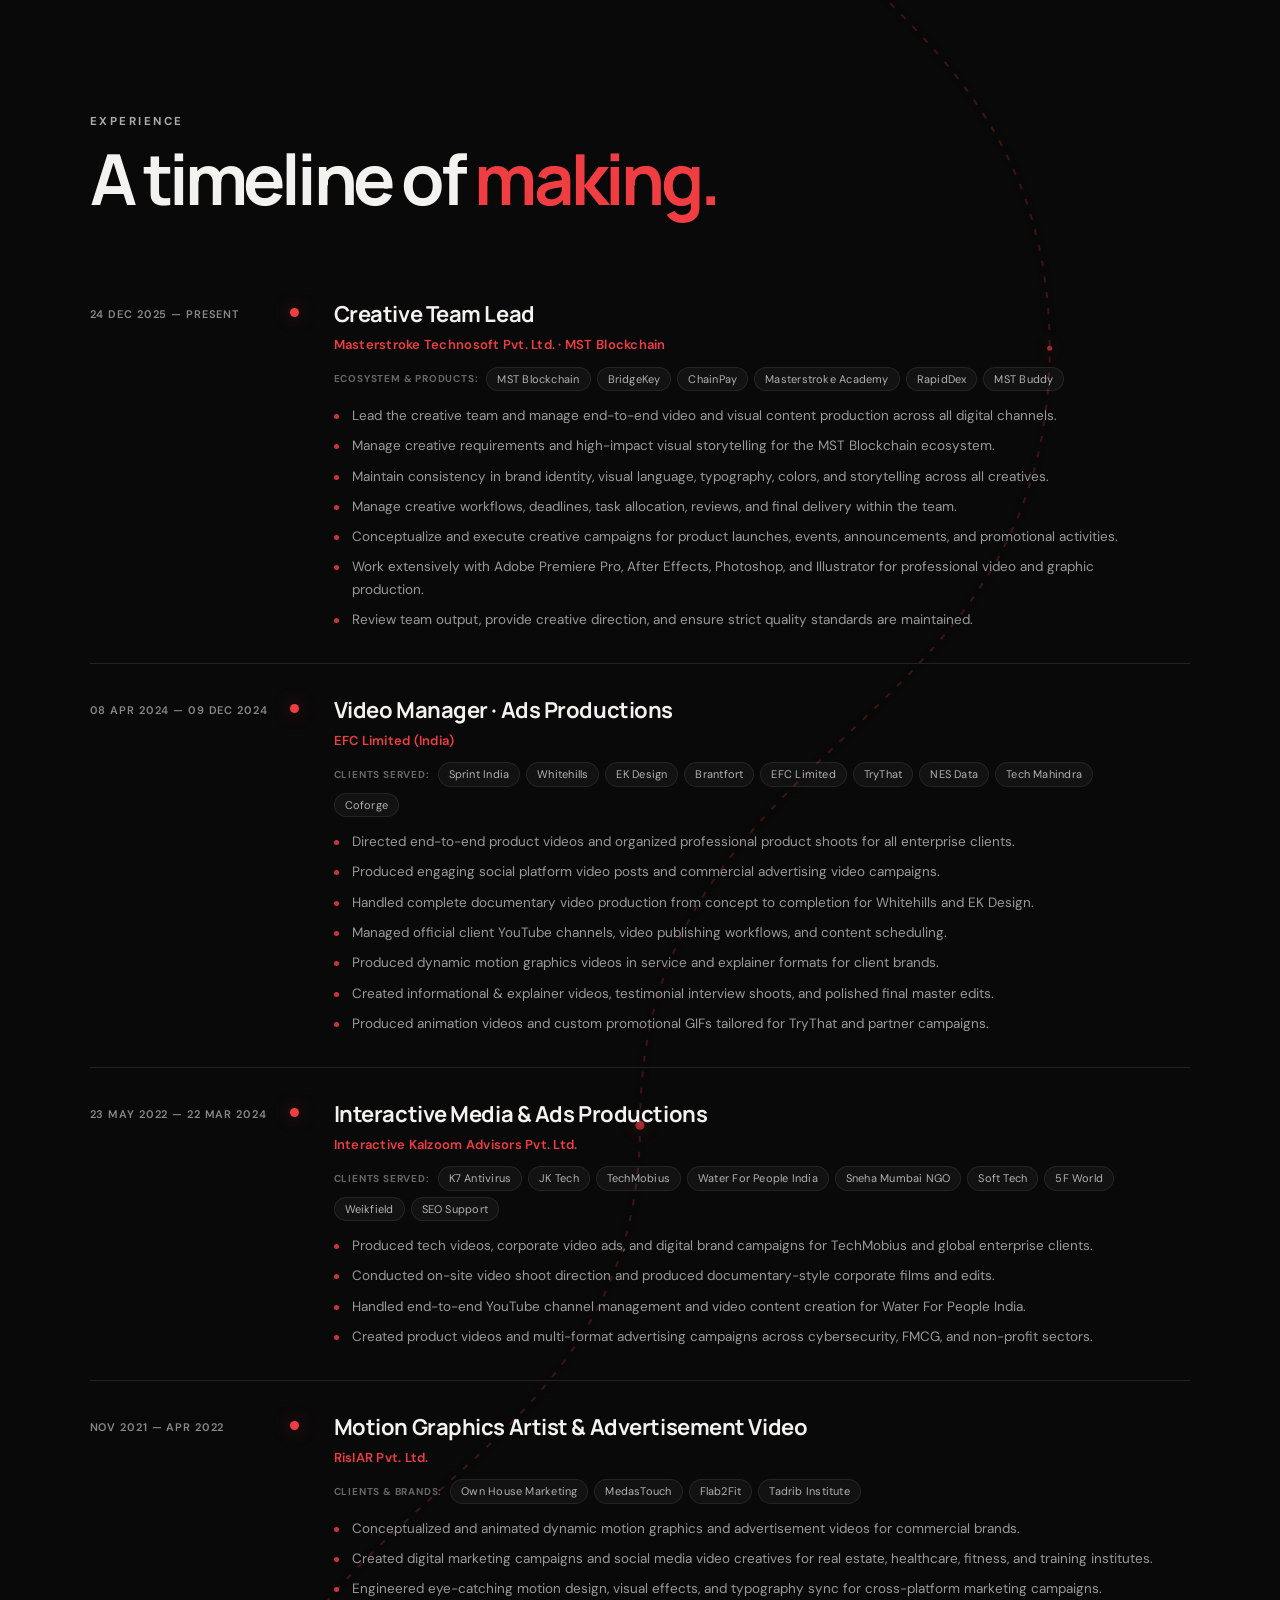
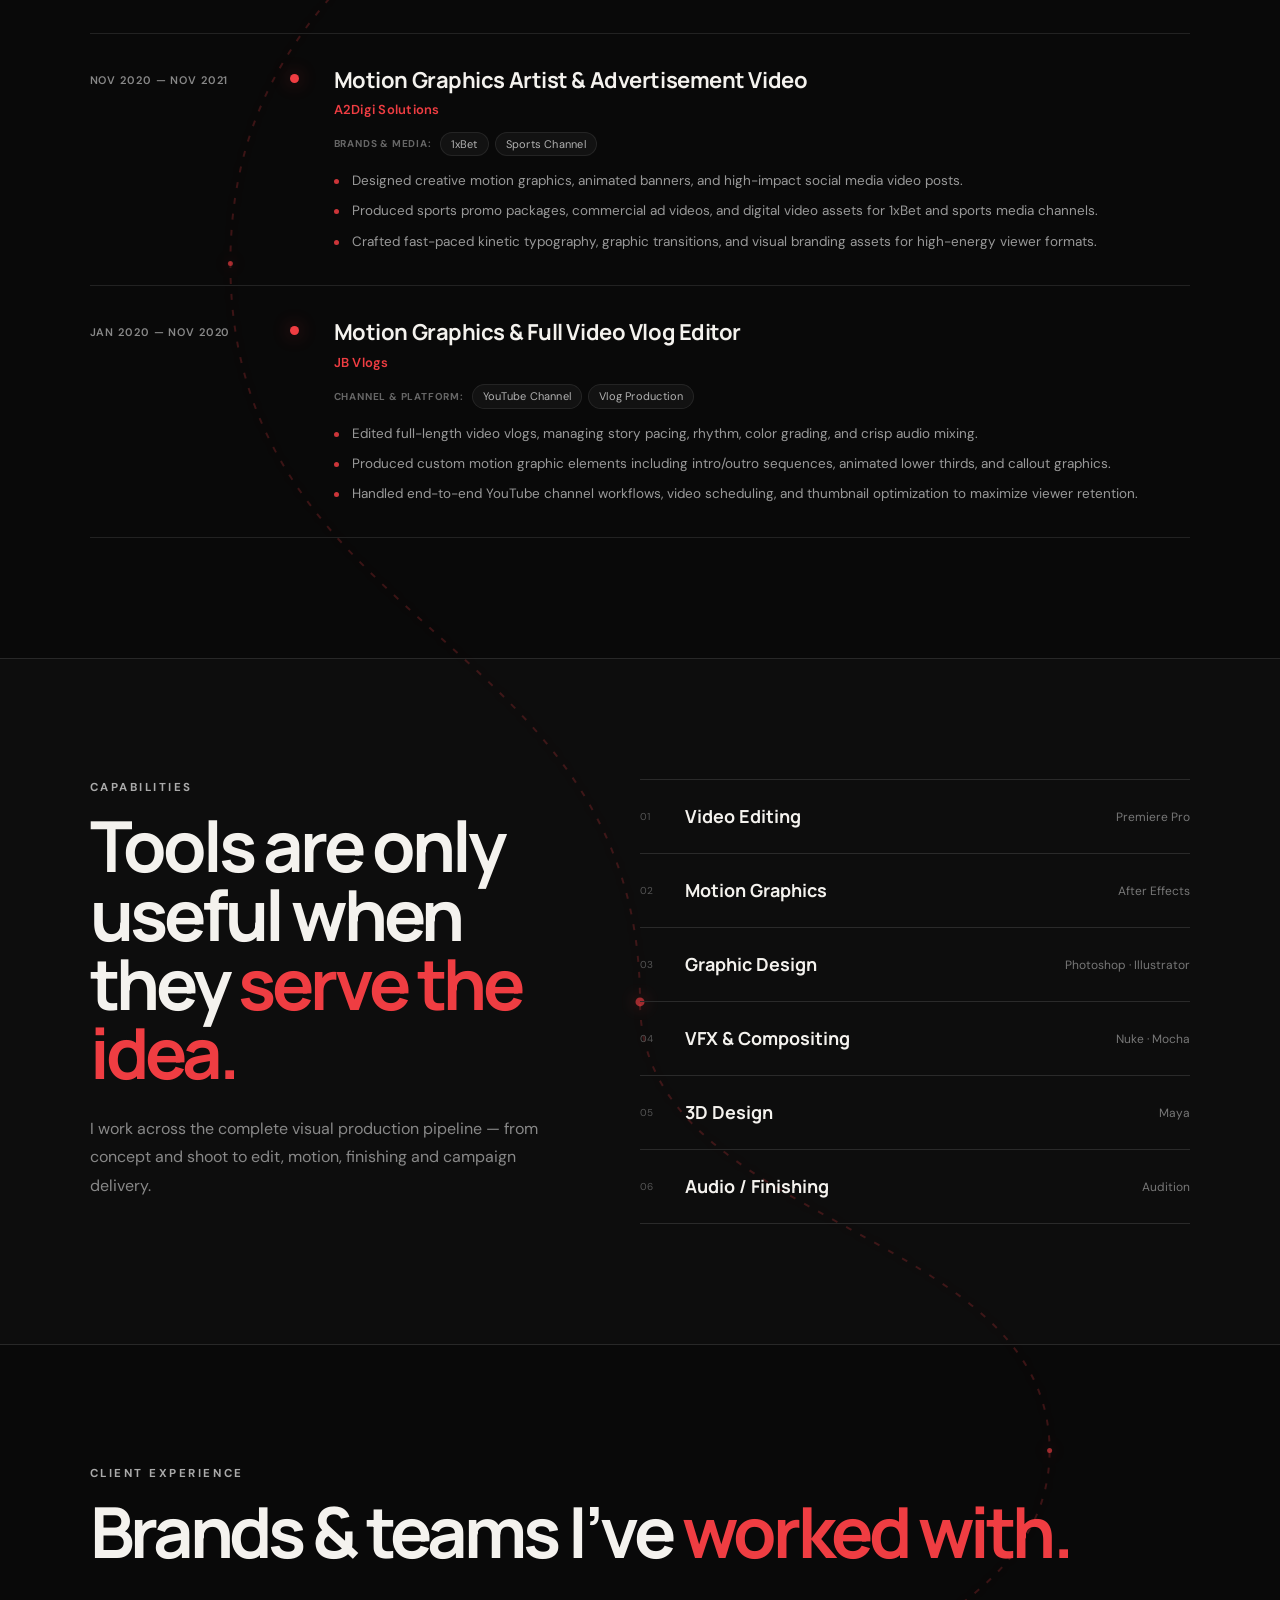
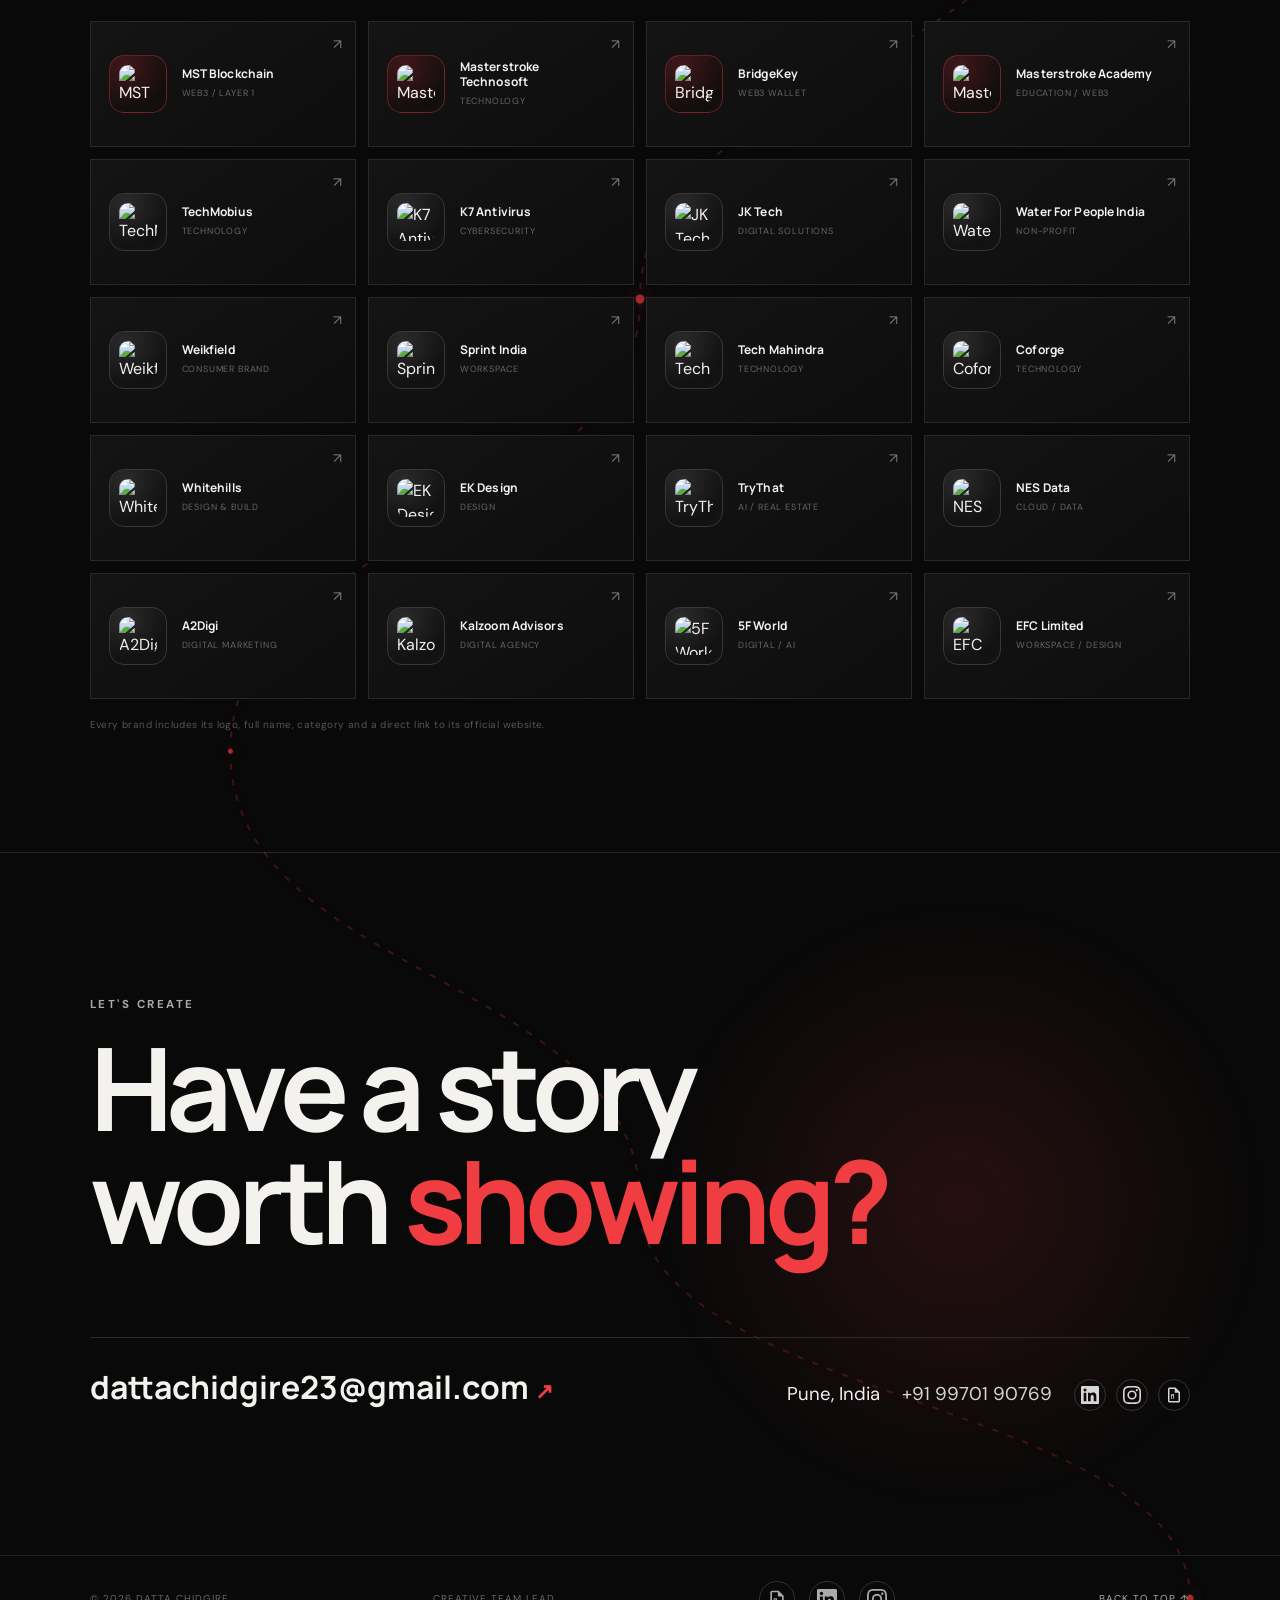
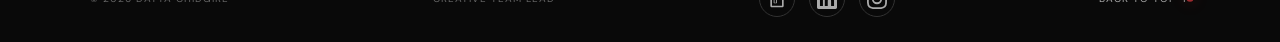
==== commit b4adf56a: "updated youtube section" ====
--- a/index.html
+++ b/index.html
@@ -5,7 +5,7 @@
   <meta charset="UTF-8" />
   <meta name="viewport" content="width=device-width, initial-scale=1.0" />
   <meta name="description"
-    content="Datta Chidgire — Sr. Video Editor & Creative Team Lead. Motion graphics, video editing, advertising, brand campaigns and Web3 creative." />
+    content="Datta Chidgire — Creative Team Lead. Motion graphics, video editing, advertising, brand campaigns and Web3 creative." />
   <meta name="theme-color" content="#0a0a0a" />
   <title>Datta Chidgire — Creative Team Lead</title>
   <link rel="preconnect" href="https://fonts.googleapis.com">
@@ -24,11 +24,11 @@
   <canvas id="football-canvas"></canvas>
 
   <header class="nav">
-    <a class="brand" href="#top" aria-label="Datta Chidgire — Sr. Video Editor · Creative Team Lead">
+    <a class="brand" href="#top" aria-label="Datta Chidgire — Creative Team Lead">
       <img src="assets/DC_logo.png" alt="DC Logo" class="brand-logo-img" />
       <div class="brand-text">
         <span class="brand-name">DATTA <span class="accent">CHIDGIRE</span></span>
-        <span class="brand-role">SR. VIDEO EDITOR <span class="role-sep">·</span> CREATIVE TEAM LEAD</span>
+        <span class="brand-role">CREATIVE TEAM LEAD</span>
       </div>
     </a>
 
@@ -38,9 +38,11 @@
 
     <nav class="nav-links">
       <a href="#work">Work</a>
+      <a href="#youtube">YouTube</a>
       <a href="#about">About</a>
       <a href="#experience">Experience</a>
       <a href="#skills">Skills</a>
+      <a href="assets/Datta%20Chidgire%20Resume%202026.pdf" target="_blank" rel="noopener">Resume</a>
       <a href="#contact" class="nav-cta">Let's Talk <span>↗</span></a>
     </nav>
   </header>
@@ -203,13 +205,158 @@
       </div>
     </section>
 
+    <section id="youtube" class="section youtube-section">
+      <div class="section-head reveal">
+        <div>
+          <p class="eyebrow"><span class="dot"></span> YOUTUBE CHANNEL</p>
+          <h2>Watch on <span>YouTube.</span></h2>
+        </div>
+        <p class="section-intro">
+          Vlogs, films, travel stories and cinematic video production on my official channel.
+        </p>
+      </div>
+
+      <a href="https://www.youtube.com/@DattaChidgireFlims" target="_blank" rel="noopener noreferrer"
+        class="yt-window-link reveal" aria-label="Visit Datta Chidgire official YouTube Channel">
+        <div class="yt-window-frame">
+          <!-- Top bar -->
+          <div class="yt-topbar">
+            <div class="yt-topbar-left">
+              <span class="yt-icon-btn yt-menu-icon" aria-hidden="true">
+                <svg viewBox="0 0 24 24" width="20" height="20" fill="currentColor">
+                  <path d="M3 18h18v-2H3v2zm0-5h18v-2H3v2zm0-7v2h18V6H3z"/>
+                </svg>
+              </span>
+              <div class="yt-brand-logo">
+                <svg class="yt-play-badge" viewBox="0 0 28 20" width="28" height="20">
+                  <path fill="#FF0000" d="M27.4 3.1c-.3-1.2-1.2-2.1-2.4-2.4C22.9 0 14 0 14 0S5.1 0 3 .7C1.8 1 0.9 1.9.6 3.1 0 5.3 0 10 0 10s0 4.7.6 6.9c.3 1.2 1.2 2.1 2.4 2.4 2.1.7 11 .7 11 .7s8.9 0 11-.7c1.2-.3 2.1-1.2 2.4-2.4.6-2.2.6-6.9.6-6.9s0-4.7-.6-6.9z"/>
+                  <polygon fill="#FFFFFF" points="11.2,14.3 18.5,10 11.2,5.7"/>
+                </svg>
+                <span class="yt-brand-wordmark">Premium</span>
+                <sup class="yt-brand-country">IN</sup>
+              </div>
+            </div>
+
+            <div class="yt-topbar-center">
+              <div class="yt-search-pill">
+                <span class="yt-search-placeholder">Search</span>
+                <div class="yt-search-btn">
+                  <svg viewBox="0 0 24 24" width="18" height="18" fill="currentColor">
+                    <path d="M15.5 14h-.79l-.28-.27A6.471 6.471 0 0 0 16 9.5 6.5 6.5 0 1 0 9.5 16c1.61 0 3.09-.59 4.23-1.57l.27.28v.79l5 4.99L20.49 19l-4.99-5zm-6 0C7.01 14 5 11.99 5 9.5S7.01 5 9.5 5 14 7.01 14 9.5 11.99 14 9.5 14z"/>
+                  </svg>
+                </div>
+              </div>
+              <div class="yt-mic-btn">
+                <svg viewBox="0 0 24 24" width="18" height="18" fill="currentColor">
+                  <path d="M12 14c1.66 0 3-1.34 3-3V5c0-1.66-1.34-3-3-3S9 3.34 9 5v6c0 1.66 1.34 3 3 3zm5-3c0 2.76-2.24 5-5 5s-5-2.24-5-5H5c0 3.53 2.61 6.43 6 6.92V21h2v-3.08c3.39-.49 6-3.39 6-6.92h-2z"/>
+                </svg>
+              </div>
+            </div>
+
+            <div class="yt-topbar-right">
+              <div class="yt-create-btn">
+                <svg viewBox="0 0 24 24" width="18" height="18" fill="currentColor">
+                  <path d="M14 13h-3v3H9v-3H6v-2h3V8h2v3h3v2zm3-7H3c-1.1 0-2 .9-2 2v12c0 1.1.9 2 2 2h14c1.1 0 2-.9 2-2V8c0-1.1-.9-2-2-2zm0 14H3V8h14v12zm5-13.5v11l-4-3.5v-4l4-3.5z"/>
+                </svg>
+                <span>Create</span>
+              </div>
+              <div class="yt-icon-btn yt-bell-btn">
+                <svg viewBox="0 0 24 24" width="20" height="20" fill="currentColor">
+                  <path d="M12 22c1.1 0 2-.9 2-2h-4c0 1.1.9 2 2 2zm6-6v-5c0-3.07-1.63-5.64-4.5-6.32V4c0-.83-.67-1.5-1.5-1.5s-1.5.67-1.5 1.5v.68C7.64 5.36 6 7.92 6 11v5l-2 2v1h16v-1l-2-2z"/>
+                </svg>
+              </div>
+              <div class="yt-mini-profile">
+                <img src="assets/youtube_channel_avatar.png" alt="Profile" />
+              </div>
+            </div>
+          </div>
+
+          <!-- YouTube Body: Left sidebar + Main channel canvas -->
+          <div class="yt-layout-body">
+            <!-- Sidebar -->
+            <aside class="yt-sidebar" aria-hidden="true">
+              <div class="yt-nav-item yt-nav-active">
+                <svg viewBox="0 0 24 24" width="20" height="20" fill="currentColor">
+                  <path d="M10 20v-6h4v6h5v-8h3L12 3 2 12h3v8z"/>
+                </svg>
+                <span>Home</span>
+              </div>
+              <div class="yt-nav-item">
+                <svg viewBox="0 0 24 24" width="20" height="20" fill="currentColor">
+                  <path d="M17.77 10.32l-1.2-.5-1.1-.46 1.4-1.07c1.64-1.25 1.97-3.58.72-5.22-1.25-1.64-3.58-1.97-5.22-.72l-6.2 4.73c-1.54 1.18-1.9 3.32-.82 4.93.3.45.69.83 1.15 1.1l1.2.5 1.1.46-1.4 1.07c-1.64 1.25-1.97 3.58-.72 5.22 1.25 1.64 3.58 1.97 5.22.72l6.2-4.73c1.54-1.18 1.9-3.32.82-4.93-.3-.45-.69-.83-1.15-1.1zm-7.77 3.68v-4l4 2-4 2z"/>
+                </svg>
+                <span>Shorts</span>
+              </div>
+              <div class="yt-nav-item">
+                <svg viewBox="0 0 24 24" width="20" height="20" fill="currentColor">
+                  <path d="M20 8H4V6h16v2zm-2-6H6v2h12V2zm4 10v8c0 1.1-.9 2-2 2H4c-1.1 0-2-.9-2-2v-8c0-1.1.9-2 2-2h16c1.1 0 2 .9 2 2zm-2 0H4v8h16v-8zm-6 4l-5-3v6l5-3z"/>
+                </svg>
+                <span>Subscriptions <span class="yt-arrow-indicator">›</span></span>
+              </div>
+            </aside>
+
+            <!-- Main Channel Area -->
+            <div class="yt-main-content">
+              <!-- Banner -->
+              <div class="yt-banner-container">
+                <img src="assets/youtube_channel_banner.png" alt="Datta Chidgire Vlogs &amp; Flims Channel Banner" class="yt-banner-image" />
+                <div class="yt-banner-overlay-badge">
+                  <span class="yt-play-pulse">
+                    <svg viewBox="0 0 24 24" width="22" height="22" fill="#fff"><polygon points="8 5 19 12 8 19 8 5"/></svg>
+                  </span>
+                  <span>Open Channel ↗</span>
+                </div>
+              </div>
+
+              <!-- Channel Profile Header -->
+              <div class="yt-profile-section">
+                <div class="yt-channel-avatar-wrapper">
+                  <img src="assets/youtube_channel_avatar.png" alt="Datta Chidgire" class="yt-channel-avatar" />
+                </div>
+                <div class="yt-channel-info-col">
+                  <div class="yt-channel-title-row">
+                    <h3 class="yt-channel-name">Datta Chidgire</h3>
+                  </div>
+                  <div class="yt-channel-stats">
+                    <span class="yt-handle">@DattaChidgireFlims</span>
+                    <span class="yt-bullet">•</span>
+                    <span>16 subscribers</span>
+                    <span class="yt-bullet">•</span>
+                    <span>1 video</span>
+                  </div>
+                  <p class="yt-channel-desc">
+                    Welcome to My YouTube Channel ! <span class="yt-desc-more">...more</span>
+                  </p>
+                  <div class="yt-channel-link-row">
+                    <svg viewBox="0 0 24 24" width="14" height="14" fill="currentColor">
+                      <path d="M3.9 12c0-1.71 1.39-3.1 3.1-3.1h4V7H7c-2.76 0-5 2.24-5 5s2.24 5 5 5h4v-1.9H7c-1.71 0-3.1-1.39-3.1-3.1zM8 13h8v-2H8v2zm9-6h-4v1.9h4c1.71 0 3.1 1.39 3.1 3.1s-1.39 3.1-3.1 3.1h-4V17h4c2.76 0 5-2.24 5-5s-2.24-5-5-5z"/>
+                    </svg>
+                    <span class="yt-link-accent">Instagram</span>
+                    <span class="yt-link-muted">and 1 more link</span>
+                  </div>
+                  <div class="yt-action-buttons">
+                    <span class="yt-action-pill">Customise channel</span>
+                    <span class="yt-action-pill">Manage videos</span>
+                    <span class="yt-action-pill yt-action-subscribe">
+                      <svg viewBox="0 0 24 24" width="14" height="14" fill="currentColor"><polygon points="8 5 19 12 8 19 8 5"/></svg>
+                      Subscribe
+                    </span>
+                  </div>
+                </div>
+              </div>
+            </div>
+          </div>
+        </div>
+      </a>
+    </section>
+
     <section id="about" class="section about-section">
       <div class="about-number reveal">01</div>
       <div class="about-copy reveal">
         <p class="eyebrow">ABOUT ME</p>
         <h2>Creative leadership with a <span>production mindset.</span></h2>
         <p>
-          Sr. Video Editor & Creative Team Lead with expertise in video editing,
+          Creative Team Lead with expertise in video editing,
           motion graphics, advertising and digital content creation. I combine
           hands-on production with creative direction to build consistent,
           engaging visual communication.
@@ -251,7 +398,7 @@
           <div class="timeline-date">24 DEC 2025 — PRESENT</div>
           <div class="timeline-marker"></div>
           <div class="timeline-content">
-            <h3>Sr. Video Editor &amp; Creative Team Lead</h3>
+            <h3>Creative Team Lead</h3>
             <p class="company">Masterstroke Technosoft Pvt. Ltd. · MST Blockchain</p>
             <div class="timeline-tags">
               <span class="timeline-tags-label">Ecosystem &amp; Products:</span>
@@ -671,7 +818,17 @@
         <div class="contact-details">
           <span>Pune, India</span>
           <a href="tel:+919970190769">+91 99701 90769</a>
-          <a href="https://www.linkedin.com/in/datta-chidgire-aa73ba1aa/" target="_blank" rel="noopener">LinkedIn ↗</a>
+          <div class="contact-socials">
+            <a href="https://www.linkedin.com/in/datta-chidgire-aa73ba1aa/" target="_blank" rel="noopener" aria-label="LinkedIn" class="contact-social-link">
+              <svg width="18" height="18" viewBox="0 0 24 24" fill="currentColor"><path d="M20.447 20.452h-3.554v-5.569c0-1.328-.027-3.037-1.852-3.037-1.853 0-2.136 1.445-2.136 2.939v5.667H9.351V9h3.414v1.561h.046c.477-.9 1.637-1.85 3.37-1.85 3.601 0 4.267 2.37 4.267 5.455v6.286zM5.337 7.433a2.062 2.062 0 01-2.063-2.065 2.064 2.064 0 112.063 2.065zm1.782 13.019H3.555V9h3.564v11.452zM22.225 0H1.771C.792 0 0 .774 0 1.729v20.542C0 23.227.792 24 1.771 24h20.451C23.2 24 24 23.227 24 22.271V1.729C24 .774 23.2 0 22.222 0h.003z"/></svg>
+            </a>
+            <a href="https://www.instagram.com/dattachidgire23" target="_blank" rel="noopener" aria-label="Instagram" class="contact-social-link">
+              <svg width="18" height="18" viewBox="0 0 24 24" fill="currentColor"><path d="M12 2.163c3.204 0 3.584.012 4.85.07 3.252.148 4.771 1.691 4.919 4.919.058 1.265.069 1.645.069 4.849 0 3.205-.012 3.584-.069 4.849-.149 3.225-1.664 4.771-4.919 4.919-1.266.058-1.644.07-4.85.07-3.204 0-3.584-.012-4.849-.07-3.26-.149-4.771-1.699-4.919-4.92-.058-1.265-.07-1.644-.07-4.849 0-3.204.013-3.583.07-4.849.149-3.227 1.664-4.771 4.919-4.919 1.266-.057 1.645-.069 4.849-.069zM12 0C8.741 0 8.333.014 7.053.072 2.695.272.273 2.69.073 7.052.014 8.333 0 8.741 0 12c0 3.259.014 3.668.072 4.948.2 4.358 2.618 6.78 6.98 6.98C8.333 23.986 8.741 24 12 24c3.259 0 3.668-.014 4.948-.072 4.354-.2 6.782-2.618 6.979-6.98.059-1.28.073-1.689.073-4.948 0-3.259-.014-3.667-.072-4.947-.196-4.354-2.617-6.78-6.979-6.98C15.668.014 15.259 0 12 0zm0 5.838a6.162 6.162 0 100 12.324 6.162 6.162 0 000-12.324zM12 16a4 4 0 110-8 4 4 0 010 8zm6.406-11.845a1.44 1.44 0 100 2.881 1.44 1.44 0 000-2.881z"/></svg>
+            </a>
+            <a href="assets/Datta%20Chidgire%20Resume%202026.pdf" target="_blank" rel="noopener" aria-label="Resume" class="contact-social-link">
+              <svg width="18" height="18" viewBox="0 0 24 24" fill="currentColor"><path d="M14 2H6c-1.1 0-2 .9-2 2v16c0 1.1.9 2 2 2h12c1.1 0 2-.9 2-2V8l-6-6zm4 18H6V4h7v5h5v11zm-6-3.5c0 .28-.22.5-.5.5h-3c-.28 0-.5-.22-.5-.5v-5c0-.28.22-.5.5-.5h3c.28 0 .5.22.5.5v5zm-1-4h-2v4h2v-4z"/></svg>
+            </a>
+          </div>
         </div>
       </div>
     </section>
@@ -679,7 +836,18 @@
 
   <footer class="footer">
     <span>© <span id="year"></span> Datta Chidgire</span>
-    <span>Sr. Video Editor · Creative Team Lead</span>
+    <span>Creative Team Lead</span>
+    <div class="footer-socials">
+      <a href="assets/Datta%20Chidgire%20Resume%202026.pdf" target="_blank" rel="noopener" aria-label="Resume" class="footer-social-link" title="View Resume">
+        <svg width="20" height="20" viewBox="0 0 24 24" fill="currentColor"><path d="M14 2H6c-1.1 0-2 .9-2 2v16c0 1.1.9 2 2 2h12c1.1 0 2-.9 2-2V8l-6-6zm4 18H6V4h7v5h5v11zm-6-3.5c0 .28-.22.5-.5.5h-3c-.28 0-.5-.22-.5-.5v-5c0-.28.22-.5.5-.5h3c.28 0 .5.22.5.5v5zm-1-4h-2v4h2v-4z"/></svg>
+      </a>
+      <a href="https://www.linkedin.com/in/datta-chidgire-aa73ba1aa/" target="_blank" rel="noopener" aria-label="LinkedIn" class="footer-social-link">
+        <svg width="20" height="20" viewBox="0 0 24 24" fill="currentColor"><path d="M20.447 20.452h-3.554v-5.569c0-1.328-.027-3.037-1.852-3.037-1.853 0-2.136 1.445-2.136 2.939v5.667H9.351V9h3.414v1.561h.046c.477-.9 1.637-1.85 3.37-1.85 3.601 0 4.267 2.37 4.267 5.455v6.286zM5.337 7.433a2.062 2.062 0 01-2.063-2.065 2.064 2.064 0 112.063 2.065zm1.782 13.019H3.555V9h3.564v11.452zM22.225 0H1.771C.792 0 0 .774 0 1.729v20.542C0 23.227.792 24 1.771 24h20.451C23.2 24 24 23.227 24 22.271V1.729C24 .774 23.2 0 22.222 0h.003z"/></svg>
+      </a>
+      <a href="https://www.instagram.com/dattachidgire23" target="_blank" rel="noopener" aria-label="Instagram" class="footer-social-link">
+        <svg width="20" height="20" viewBox="0 0 24 24" fill="currentColor"><path d="M12 2.163c3.204 0 3.584.012 4.85.07 3.252.148 4.771 1.691 4.919 4.919.058 1.265.069 1.645.069 4.849 0 3.205-.012 3.584-.069 4.849-.149 3.225-1.664 4.771-4.919 4.919-1.266.058-1.644.07-4.85.07-3.204 0-3.584-.012-4.849-.07-3.26-.149-4.771-1.699-4.919-4.92-.058-1.265-.07-1.644-.07-4.849 0-3.204.013-3.583.07-4.849.149-3.227 1.664-4.771 4.919-4.919 1.266-.057 1.645-.069 4.849-.069zM12 0C8.741 0 8.333.014 7.053.072 2.695.272.273 2.69.073 7.052.014 8.333 0 8.741 0 12c0 3.259.014 3.668.072 4.948.2 4.358 2.618 6.78 6.98 6.98C8.333 23.986 8.741 24 12 24c3.259 0 3.668-.014 4.948-.072 4.354-.2 6.782-2.618 6.979-6.98.059-1.28.073-1.689.073-4.948 0-3.259-.014-3.667-.072-4.947-.196-4.354-2.617-6.78-6.979-6.98C15.668.014 15.259 0 12 0zm0 5.838a6.162 6.162 0 100 12.324 6.162 6.162 0 000-12.324zM12 16a4 4 0 110-8 4 4 0 010 8zm6.406-11.845a1.44 1.44 0 100 2.881 1.44 1.44 0 000-2.881z"/></svg>
+      </a>
+    </div>
     <a href="#top">Back to top ↑</a>
   </footer>
 
--- a/style.css
+++ b/style.css
@@ -17,7 +17,7 @@
 .football-zigzag-track{position:absolute;top:0;left:0;width:100%;pointer-events:none;z-index:1;overflow:visible}
 .football-zigzag-track path{stroke:rgba(239,61,66,.22);stroke-width:2px;stroke-dasharray:6 10;fill:none;filter:drop-shadow(0 0 6px rgba(239,61,66,.35))}
 .football-zigzag-track circle{fill:var(--red);opacity:.65;filter:drop-shadow(0 0 8px rgba(239,61,66,.6))}
-.section-head,.filters,.project-grid,.about-section>*,.timeline,.skills-section>*,.brand-grid,.company-note,.contact-top,.contact-bottom,.portfolio-source,.footer{position:relative;z-index:2}
+.section-head,.filters,.project-grid,.youtube-section>*,.about-section>*,.timeline,.skills-section>*,.brand-grid,.company-note,.contact-top,.contact-bottom,.portfolio-source,.footer{position:relative;z-index:2}
 .nav{height:86px;display:flex;align-items:center;justify-content:space-between;padding:0 6vw;border-bottom:1px solid var(--line);position:fixed;top:0;left:0;right:0;z-index:40;background:rgba(9,9,9,.82);backdrop-filter:blur(18px)}
 .brand{display:flex;align-items:center;gap:12px;text-decoration:none}
 .brand-mark,.brand-logo-img{width:40px;height:40px;min-width:40px;border-radius:50%;object-fit:cover;display:block;box-shadow:0 0 18px rgba(239,61,66,.35);border:1px solid rgba(255,255,255,.12);transition:transform .25s ease,box-shadow .25s ease}
@@ -89,8 +89,14 @@
 .skills-left p:last-child{color:#888;max-width:500px;margin-top:28px;line-height:1.8}.skills-right{border-top:1px solid #2a2a2a}.skill-row{display:grid;grid-template-columns:45px 1fr 200px;align-items:center;padding:23px 0;border-bottom:1px solid #2a2a2a}.skill-row span{font-size:10px;color:#555}.skill-row strong{font-family:Manrope;font-size:18px}.skill-row em{font-style:normal;color:#777;font-size:12px;text-align:right}
 .clients-section{border-bottom:1px solid var(--line)}.client-cloud{display:flex;flex-wrap:wrap;gap:10px;max-width:1000px}.client-cloud span{border:1px solid #292929;padding:13px 16px;border-radius:99px;color:#8b8b8b;font-size:11px;letter-spacing:.04em;transition:.25s}.client-cloud span:hover{color:#fff;border-color:#555}
 .contact-section{min-height:78vh;display:flex;flex-direction:column;justify-content:center;background:radial-gradient(circle at 75% 50%,rgba(239,61,66,.13),transparent 30%)}
-.contact-top{margin-bottom:80px}.contact-section h2{font-size:clamp(55px,9vw,130px);margin-top:18px}.contact-bottom{display:flex;justify-content:space-between;align-items:end;gap:30px;border-top:1px solid #2b2b2b;padding-top:25px}.email-link{font-family:Manrope;font-size:clamp(18px,2.5vw,34px);font-weight:700}.email-link span{color:var(--red);font-size:.7em}.contact-details{display:flex;gap:22px;color:#777;font-size:11px}.contact-details a:hover{color:#fff}
+.contact-top{margin-bottom:80px}.contact-section h2{font-size:clamp(55px,9vw,130px);margin-top:18px}.contact-bottom{display:flex;justify-content:space-between;align-items:end;gap:30px;border-top:1px solid #2b2b2b;padding-top:25px}.email-link{font-family:Manrope;font-size:clamp(18px,2.5vw,34px);font-weight:700}.email-link span{color:var(--red);font-size:.7em}.contact-details{display:flex;gap:22px;color:#777;font-size:11px;align-items:center}.contact-details a:hover{color:#fff}
+.contact-socials{display:flex;gap:10px;align-items:center}
+.contact-social-link{display:inline-flex;align-items:center;justify-content:center;width:32px;height:32px;border-radius:50%;border:1px solid #333;color:#777;transition:all .3s ease;text-decoration:none}
+.contact-social-link:hover{color:#fff;border-color:#fff;transform:translateY(-2px);box-shadow:0 4px 12px rgba(255,255,255,.12)}
 .footer{padding:25px 7vw;border-top:1px solid #222;display:flex;justify-content:space-between;align-items:center;color:#666;font-size:10px;text-transform:uppercase;letter-spacing:.1em;background:transparent;position:relative;z-index:2}.footer a{color:#aaa}
+.footer-socials{display:flex;gap:14px;align-items:center}
+.footer-social-link{display:inline-flex;align-items:center;justify-content:center;width:36px;height:36px;border-radius:50%;border:1px solid #333;color:#888;transition:all .3s ease;text-decoration:none}
+.footer-social-link:hover{color:#fff;border-color:#fff;transform:translateY(-2px);box-shadow:0 4px 15px rgba(255,255,255,.15)}
 .reveal{opacity:0;transform:translateY(25px);transition:opacity .7s ease,transform .7s ease}.reveal.visible{opacity:1;transform:none}.delay-1{transition-delay:.12s}.delay-2{transition-delay:.22s}
 @media(max-width:900px){.nav{padding:0 5vw}.nav-links{display:none;position:absolute;top:85px;left:0;right:0;background:#0c0c0c;border-bottom:1px solid #222;padding:25px 5vw;flex-direction:column;align-items:flex-start;gap:22px}.nav-links.open{display:flex}.menu-toggle{display:flex;flex-direction:column;gap:6px}.menu-toggle span{width:25px;height:1px;background:#fff}.hero{grid-template-columns:1fr;height:auto;min-height:100vh;min-height:100dvh;max-height:none;padding:105px 5vw 60px;display:flex;flex-direction:column;justify-content:center}.hero-side{display:none}.section{padding:90px 5vw}.hero-bottom{left:5vw;right:5vw;bottom:18px}.section-head{display:block}.section-intro{margin-top:25px}.project-grid{grid-template-columns:1fr}.project-large .project-visual,.project-wide .project-visual,.project-visual{height:390px}.about-section{grid-template-columns:1fr}.about-number{display:none}.about-card{margin-top:20px}.skills-section{grid-template-columns:1fr;gap:50px}.contact-bottom{display:block}.contact-details{margin-top:25px;flex-wrap:wrap}.footer{padding:22px 5vw;gap:12px;flex-wrap:wrap}}
 @media(max-width:550px){.hero h1{font-size:clamp(38px,11vw,54px);margin:14px 0 18px}.hero-text{font-size:14px;line-height:1.65}.project-meta{display:block}.project-meta p{text-align:left;margin-top:7px}.skill-row{grid-template-columns:30px 1fr}.skill-row em{display:none}.timeline-item{grid-template-columns:1fr 15px;gap:15px;padding:26px 0}.timeline-date{grid-column:1/-1;font-size:10px}.timeline-marker{grid-column:2;grid-row:2;margin-top:5px}.timeline-content{grid-column:1;grid-row:2}.timeline-content h3{font-size:19px}.timeline-bullets li{font-size:13px}.about-stats{gap:25px;flex-wrap:wrap}.portfolio-source{display:block}.portfolio-source a{display:block;margin-top:10px}}
@@ -151,3 +157,567 @@
 @media(max-width:1100px){.brand-grid{grid-template-columns:repeat(3,1fr)}}
 @media(max-width:760px){.brand-grid{grid-template-columns:repeat(2,1fr)}}
 @media(max-width:480px){.brand-grid{grid-template-columns:1fr}.brand-card{min-height:108px}}
+
+/* ===================================================
+   YouTube Showcase Section
+   =================================================== */
+.youtube-section {
+  border-top: 1px solid var(--line);
+  position: relative;
+  overflow: hidden;
+}
+
+.youtube-section::before {
+  content: "";
+  position: absolute;
+  top: 30%;
+  left: 50%;
+  transform: translate(-50%, -50%);
+  width: min(800px, 90vw);
+  height: 400px;
+  background: radial-gradient(circle, rgba(239, 61, 66, 0.12) 0%, transparent 70%);
+  pointer-events: none;
+  z-index: 1;
+}
+
+.yt-window-link {
+  display: block;
+  text-decoration: none;
+  color: inherit;
+  width: 100%;
+  max-width: 1300px;
+  margin: 0 auto;
+  border-radius: 20px;
+  background: #0f0f0f;
+  border: 1px solid rgba(255, 255, 255, 0.08);
+  box-shadow: 0 30px 80px -20px rgba(0, 0, 0, 0.85), 0 0 30px rgba(239, 61, 66, 0.06);
+  overflow: hidden;
+  position: relative;
+  z-index: 2;
+  transition: transform 0.35s cubic-bezier(0.16, 1, 0.3, 1), box-shadow 0.35s cubic-bezier(0.16, 1, 0.3, 1), border-color 0.35s ease;
+  cursor: pointer;
+}
+
+.yt-window-link:hover {
+  transform: translateY(-5px);
+  border-color: rgba(239, 61, 66, 0.45);
+  box-shadow: 0 40px 100px -20px rgba(0, 0, 0, 0.95), 0 0 50px rgba(239, 61, 66, 0.22);
+}
+
+.yt-window-frame {
+  display: flex;
+  flex-direction: column;
+  width: 100%;
+  background: #0f0f0f;
+}
+
+/* YouTube Topbar */
+.yt-topbar {
+  height: 56px;
+  display: flex;
+  align-items: center;
+  justify-content: space-between;
+  padding: 0 20px;
+  background: #0f0f0f;
+  border-bottom: 1px solid rgba(255, 255, 255, 0.07);
+}
+
+.yt-topbar-left {
+  display: flex;
+  align-items: center;
+  gap: 16px;
+}
+
+.yt-menu-icon {
+  display: flex;
+  align-items: center;
+  justify-content: center;
+  width: 36px;
+  height: 36px;
+  border-radius: 50%;
+  color: #fff;
+  transition: background 0.2s ease;
+}
+
+.yt-brand-logo {
+  display: flex;
+  align-items: center;
+  gap: 3px;
+  user-select: none;
+}
+
+.yt-play-badge {
+  display: block;
+}
+
+.yt-brand-wordmark {
+  font-family: -apple-system, BlinkMacSystemFont, "Roboto", "DM Sans", sans-serif;
+  font-size: 17px;
+  font-weight: 700;
+  color: #fff;
+  letter-spacing: -0.03em;
+  margin-left: 2px;
+}
+
+.yt-brand-country {
+  font-size: 9px;
+  color: #999;
+  font-weight: 500;
+  vertical-align: super;
+  margin-left: 2px;
+}
+
+.yt-topbar-center {
+  display: flex;
+  align-items: center;
+  gap: 12px;
+  flex: 1;
+  max-width: 560px;
+  margin: 0 20px;
+}
+
+.yt-search-pill {
+  display: flex;
+  align-items: center;
+  flex: 1;
+  height: 38px;
+  background: #121212;
+  border: 1px solid #303030;
+  border-radius: 40px;
+  overflow: hidden;
+  box-shadow: inset 0 1px 2px rgba(0, 0, 0, 0.4);
+}
+
+.yt-search-placeholder {
+  flex: 1;
+  padding: 0 18px;
+  color: #888;
+  font-size: 14px;
+}
+
+.yt-search-btn {
+  width: 60px;
+  height: 100%;
+  background: #222;
+  border-left: 1px solid #303030;
+  display: flex;
+  align-items: center;
+  justify-content: center;
+  color: #bbb;
+  transition: background 0.2s ease, color 0.2s ease;
+}
+
+.yt-window-link:hover .yt-search-btn {
+  background: #292929;
+  color: #fff;
+}
+
+.yt-mic-btn {
+  width: 38px;
+  height: 38px;
+  border-radius: 50%;
+  background: #222;
+  display: flex;
+  align-items: center;
+  justify-content: center;
+  color: #fff;
+  flex-shrink: 0;
+  transition: background 0.2s ease;
+}
+
+.yt-topbar-right {
+  display: flex;
+  align-items: center;
+  gap: 14px;
+}
+
+.yt-create-btn {
+  display: flex;
+  align-items: center;
+  gap: 7px;
+  background: #272727;
+  color: #f1f1f1;
+  border-radius: 99px;
+  padding: 6px 14px;
+  font-size: 13.5px;
+  font-weight: 600;
+  letter-spacing: 0.01em;
+  transition: background 0.2s ease;
+}
+
+.yt-window-link:hover .yt-create-btn {
+  background: #333;
+}
+
+.yt-bell-btn {
+  width: 36px;
+  height: 36px;
+  display: flex;
+  align-items: center;
+  justify-content: center;
+  color: #fff;
+}
+
+.yt-mini-profile {
+  width: 32px;
+  height: 32px;
+  border-radius: 50%;
+  overflow: hidden;
+  border: 1px solid rgba(255, 255, 255, 0.18);
+  flex-shrink: 0;
+}
+
+.yt-mini-profile img {
+  width: 100%;
+  height: 100%;
+  object-fit: cover;
+  display: block;
+}
+
+/* Layout Body */
+.yt-layout-body {
+  display: flex;
+  min-height: 520px;
+  background: #0f0f0f;
+}
+
+/* Sidebar */
+.yt-sidebar {
+  width: 210px;
+  min-width: 210px;
+  padding: 12px 14px;
+  border-right: 1px solid rgba(255, 255, 255, 0.06);
+  display: flex;
+  flex-direction: column;
+  gap: 4px;
+  user-select: none;
+}
+
+.yt-nav-item {
+  display: flex;
+  align-items: center;
+  gap: 20px;
+  padding: 10px 14px;
+  border-radius: 10px;
+  color: #f1f1f1;
+  font-size: 14px;
+  font-weight: 500;
+  transition: background 0.2s ease;
+}
+
+.yt-nav-active {
+  background: #272727;
+  font-weight: 600;
+}
+
+.yt-arrow-indicator {
+  margin-left: auto;
+  color: #888;
+  font-size: 18px;
+  line-height: 1;
+}
+
+/* Main Content Canvas */
+.yt-main-content {
+  flex: 1;
+  min-width: 0;
+  padding: 20px 36px 36px;
+  display: flex;
+  flex-direction: column;
+  gap: 24px;
+}
+
+/* Channel Panoramic Banner */
+.yt-banner-container {
+  position: relative;
+  width: 100%;
+  border-radius: 16px;
+  overflow: hidden;
+  background: #141414;
+  aspect-ratio: 2305 / 357;
+  max-height: 240px;
+  box-shadow: 0 4px 20px rgba(0, 0, 0, 0.45);
+}
+
+.yt-banner-image {
+  width: 100%;
+  height: 100%;
+  object-fit: cover;
+  object-position: center;
+  display: block;
+  transition: transform 0.45s ease;
+}
+
+.yt-window-link:hover .yt-banner-image {
+  transform: scale(1.02);
+}
+
+.yt-banner-overlay-badge {
+  position: absolute;
+  right: 14px;
+  bottom: 14px;
+  background: rgba(15, 15, 15, 0.88);
+  backdrop-filter: blur(10px);
+  border: 1px solid rgba(255, 255, 255, 0.2);
+  border-radius: 99px;
+  padding: 7px 15px;
+  display: flex;
+  align-items: center;
+  gap: 8px;
+  color: #fff;
+  font-family: Manrope, sans-serif;
+  font-size: 12px;
+  font-weight: 700;
+  letter-spacing: 0.03em;
+  transition: all 0.25s ease;
+  box-shadow: 0 4px 14px rgba(0, 0, 0, 0.5);
+}
+
+.yt-play-pulse {
+  display: flex;
+  align-items: center;
+  justify-content: center;
+  color: #ff0000;
+  transition: color 0.25s ease;
+}
+
+.yt-window-link:hover .yt-banner-overlay-badge {
+  background: #ff0000;
+  border-color: #ff0000;
+  box-shadow: 0 0 20px rgba(255, 0, 0, 0.55);
+}
+
+.yt-window-link:hover .yt-play-pulse {
+  color: #fff;
+}
+
+/* Profile / Channel Details Row */
+.yt-profile-section {
+  display: flex;
+  gap: 26px;
+  align-items: flex-start;
+  padding: 4px 4px 12px;
+}
+
+.yt-channel-avatar-wrapper {
+  width: 145px;
+  height: 145px;
+  min-width: 145px;
+  border-radius: 50%;
+  overflow: hidden;
+  background: #181818;
+  border: 3px solid rgba(255, 255, 255, 0.08);
+  flex-shrink: 0;
+  box-shadow: 0 8px 24px rgba(0, 0, 0, 0.45);
+  transition: transform 0.3s ease, border-color 0.3s ease;
+}
+
+.yt-window-link:hover .yt-channel-avatar-wrapper {
+  transform: scale(1.03);
+  border-color: rgba(239, 61, 66, 0.5);
+}
+
+.yt-channel-avatar {
+  width: 100%;
+  height: 100%;
+  object-fit: cover;
+  display: block;
+}
+
+.yt-channel-info-col {
+  display: flex;
+  flex-direction: column;
+  gap: 8px;
+  flex: 1;
+  min-width: 0;
+}
+
+.yt-channel-title-row {
+  display: flex;
+  align-items: center;
+  gap: 10px;
+}
+
+.yt-channel-name {
+  font-family: -apple-system, BlinkMacSystemFont, "Roboto", "DM Sans", sans-serif;
+  font-size: clamp(26px, 2.6vw, 34px);
+  font-weight: 700;
+  color: #ffffff;
+  letter-spacing: -0.02em;
+  line-height: 1.15;
+  margin: 0;
+}
+
+.yt-channel-stats {
+  display: flex;
+  align-items: center;
+  flex-wrap: wrap;
+  gap: 6px;
+  font-size: 13.5px;
+  color: #aaaaaa;
+}
+
+.yt-handle {
+  color: #f1f1f1;
+  font-weight: 600;
+}
+
+.yt-bullet {
+  color: #666;
+}
+
+.yt-channel-desc {
+  font-size: 13.5px;
+  color: #aaaaaa;
+  margin-top: 2px;
+  line-height: 1.45;
+}
+
+.yt-desc-more {
+  color: #f1f1f1;
+  font-weight: 600;
+}
+
+.yt-channel-link-row {
+  display: flex;
+  align-items: center;
+  gap: 6px;
+  font-size: 13px;
+  margin-top: 2px;
+}
+
+.yt-channel-link-row svg {
+  color: #3ea6ff;
+}
+
+.yt-link-accent {
+  color: #3ea6ff;
+  font-weight: 600;
+}
+
+.yt-link-muted {
+  color: #aaaaaa;
+}
+
+.yt-action-buttons {
+  display: flex;
+  align-items: center;
+  flex-wrap: wrap;
+  gap: 10px;
+  margin-top: 10px;
+}
+
+.yt-action-pill {
+  display: inline-flex;
+  align-items: center;
+  justify-content: center;
+  gap: 6px;
+  height: 36px;
+  padding: 0 16px;
+  border-radius: 99px;
+  background: #272727;
+  color: #f1f1f1;
+  font-size: 13.5px;
+  font-weight: 600;
+  letter-spacing: 0.01em;
+  transition: background 0.2s ease, transform 0.2s ease, color 0.2s ease;
+  user-select: none;
+}
+
+.yt-window-link:hover .yt-action-pill {
+  background: #353535;
+}
+
+.yt-action-subscribe {
+  background: #ff0000;
+  color: #ffffff;
+  box-shadow: 0 4px 14px rgba(255, 0, 0, 0.35);
+}
+
+.yt-window-link:hover .yt-action-subscribe {
+  background: #e60000;
+  transform: scale(1.04);
+  box-shadow: 0 6px 18px rgba(255, 0, 0, 0.5);
+}
+
+/* Responsive YouTube Showcase */
+@media (max-width: 1050px) {
+  .yt-sidebar {
+    width: 72px;
+    min-width: 72px;
+    padding: 12px 6px;
+    align-items: center;
+  }
+  .yt-nav-item {
+    flex-direction: column;
+    gap: 4px;
+    padding: 10px 4px;
+    font-size: 10px;
+    text-align: center;
+  }
+  .yt-arrow-indicator {
+    display: none;
+  }
+  .yt-topbar-center {
+    max-width: 360px;
+    margin: 0 10px;
+  }
+}
+
+@media (max-width: 820px) {
+  .yt-sidebar {
+    display: none;
+  }
+  .yt-main-content {
+    padding: 16px 20px 28px;
+    gap: 18px;
+  }
+  .yt-channel-avatar-wrapper {
+    width: 95px;
+    height: 95px;
+    min-width: 95px;
+  }
+  .yt-topbar-center {
+    display: none;
+  }
+  .yt-create-btn span {
+    display: none;
+  }
+  .yt-create-btn {
+    padding: 6px 8px;
+  }
+}
+
+@media (max-width: 580px) {
+  .yt-main-content {
+    padding: 14px 14px 24px;
+  }
+  .yt-profile-section {
+    flex-direction: column;
+    align-items: center;
+    text-align: center;
+    gap: 14px;
+  }
+  .yt-channel-avatar-wrapper {
+    width: 100px;
+    height: 100px;
+    min-width: 100px;
+    margin-top: -36px;
+    border-width: 3px;
+    border-color: #0f0f0f;
+  }
+  .yt-channel-stats,
+  .yt-channel-link-row,
+  .yt-action-buttons,
+  .yt-channel-title-row {
+    justify-content: center;
+  }
+  .yt-action-buttons {
+    width: 100%;
+  }
+  .yt-action-pill {
+    flex: 1;
+    font-size: 12px;
+    padding: 0 10px;
+  }
+}
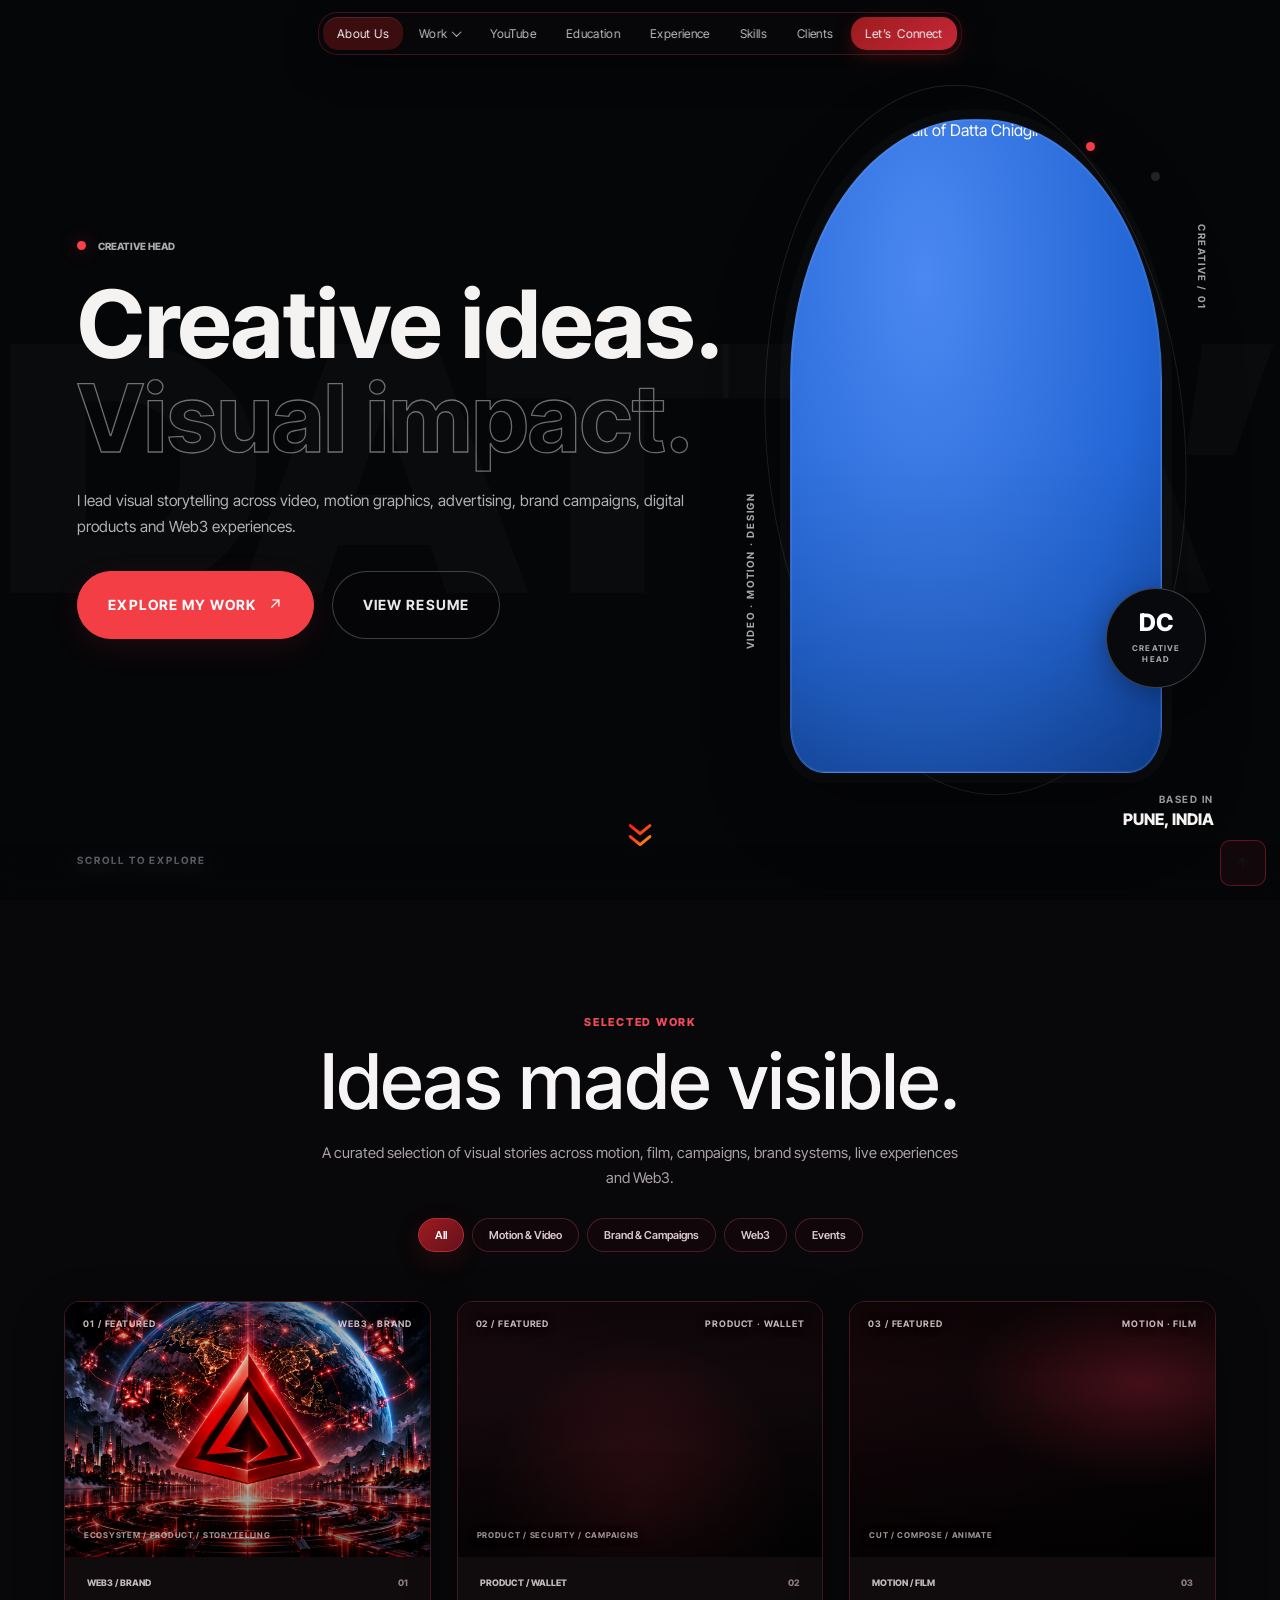
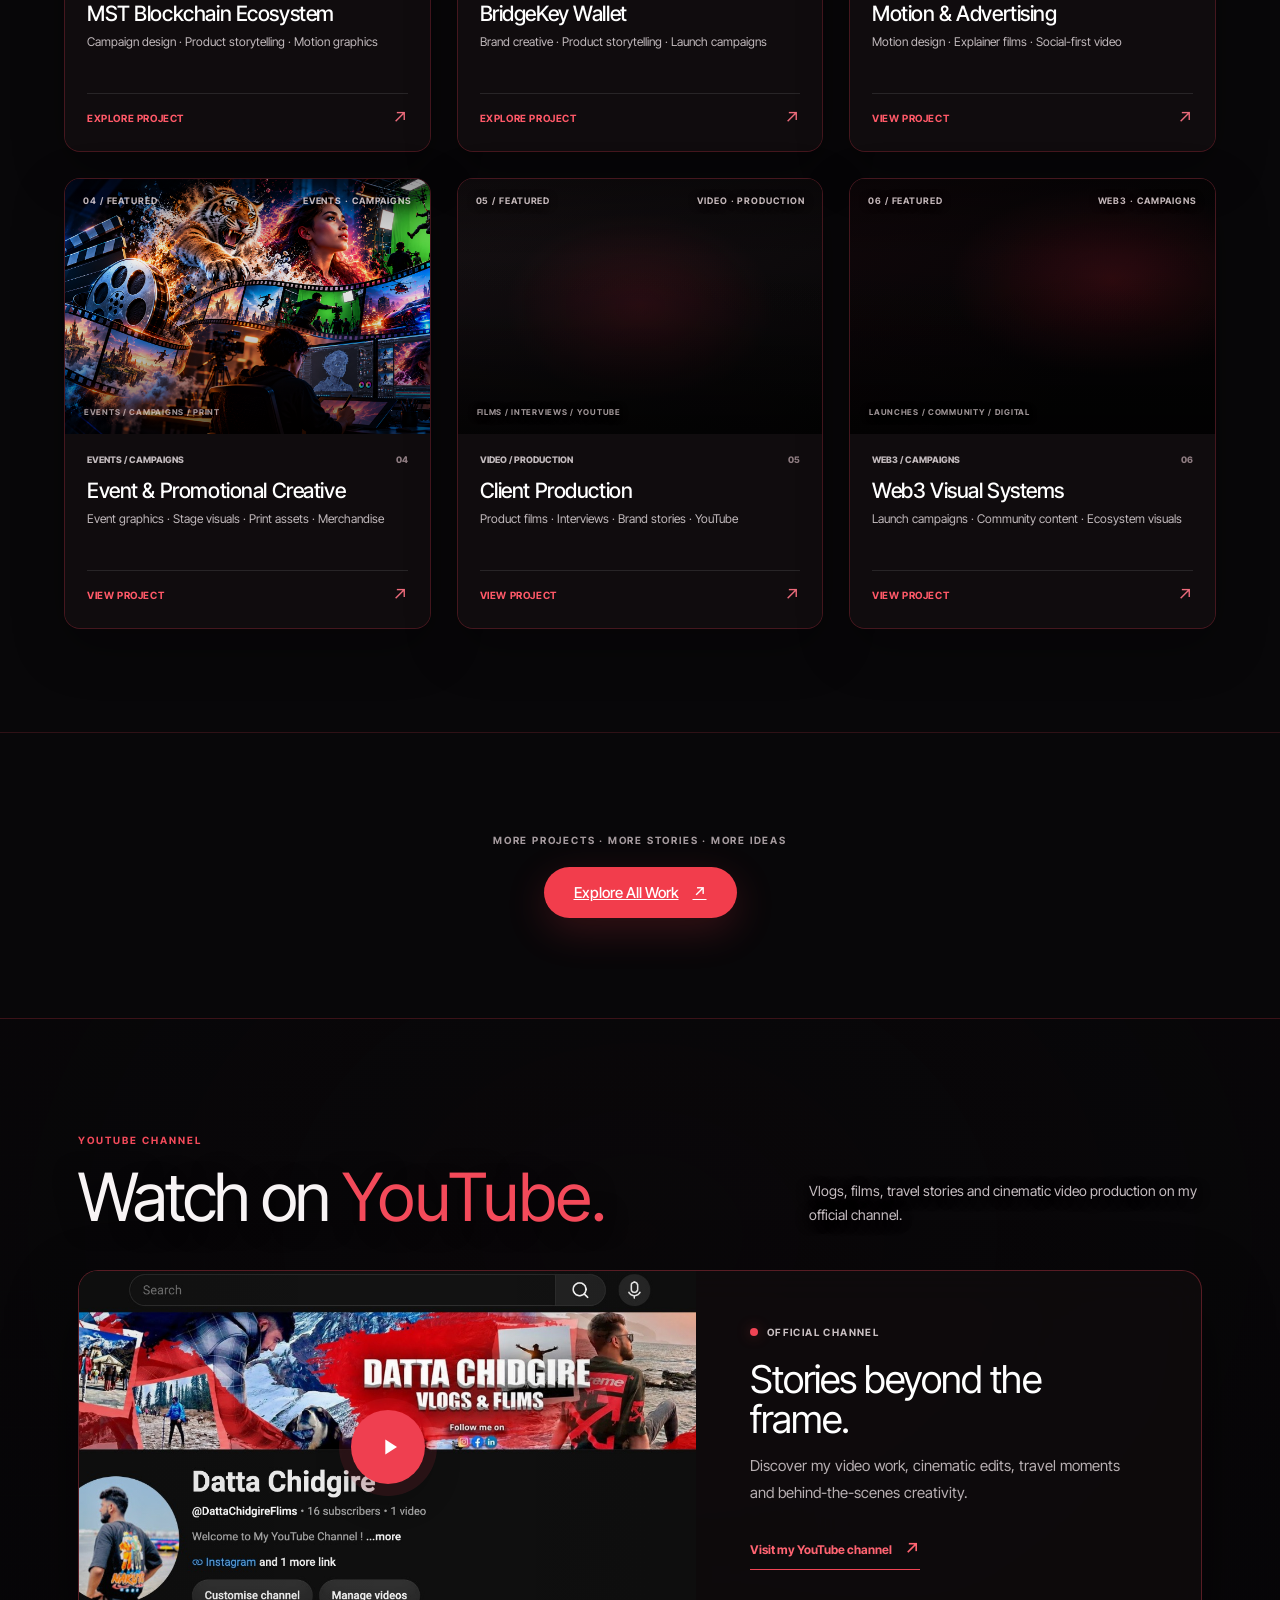
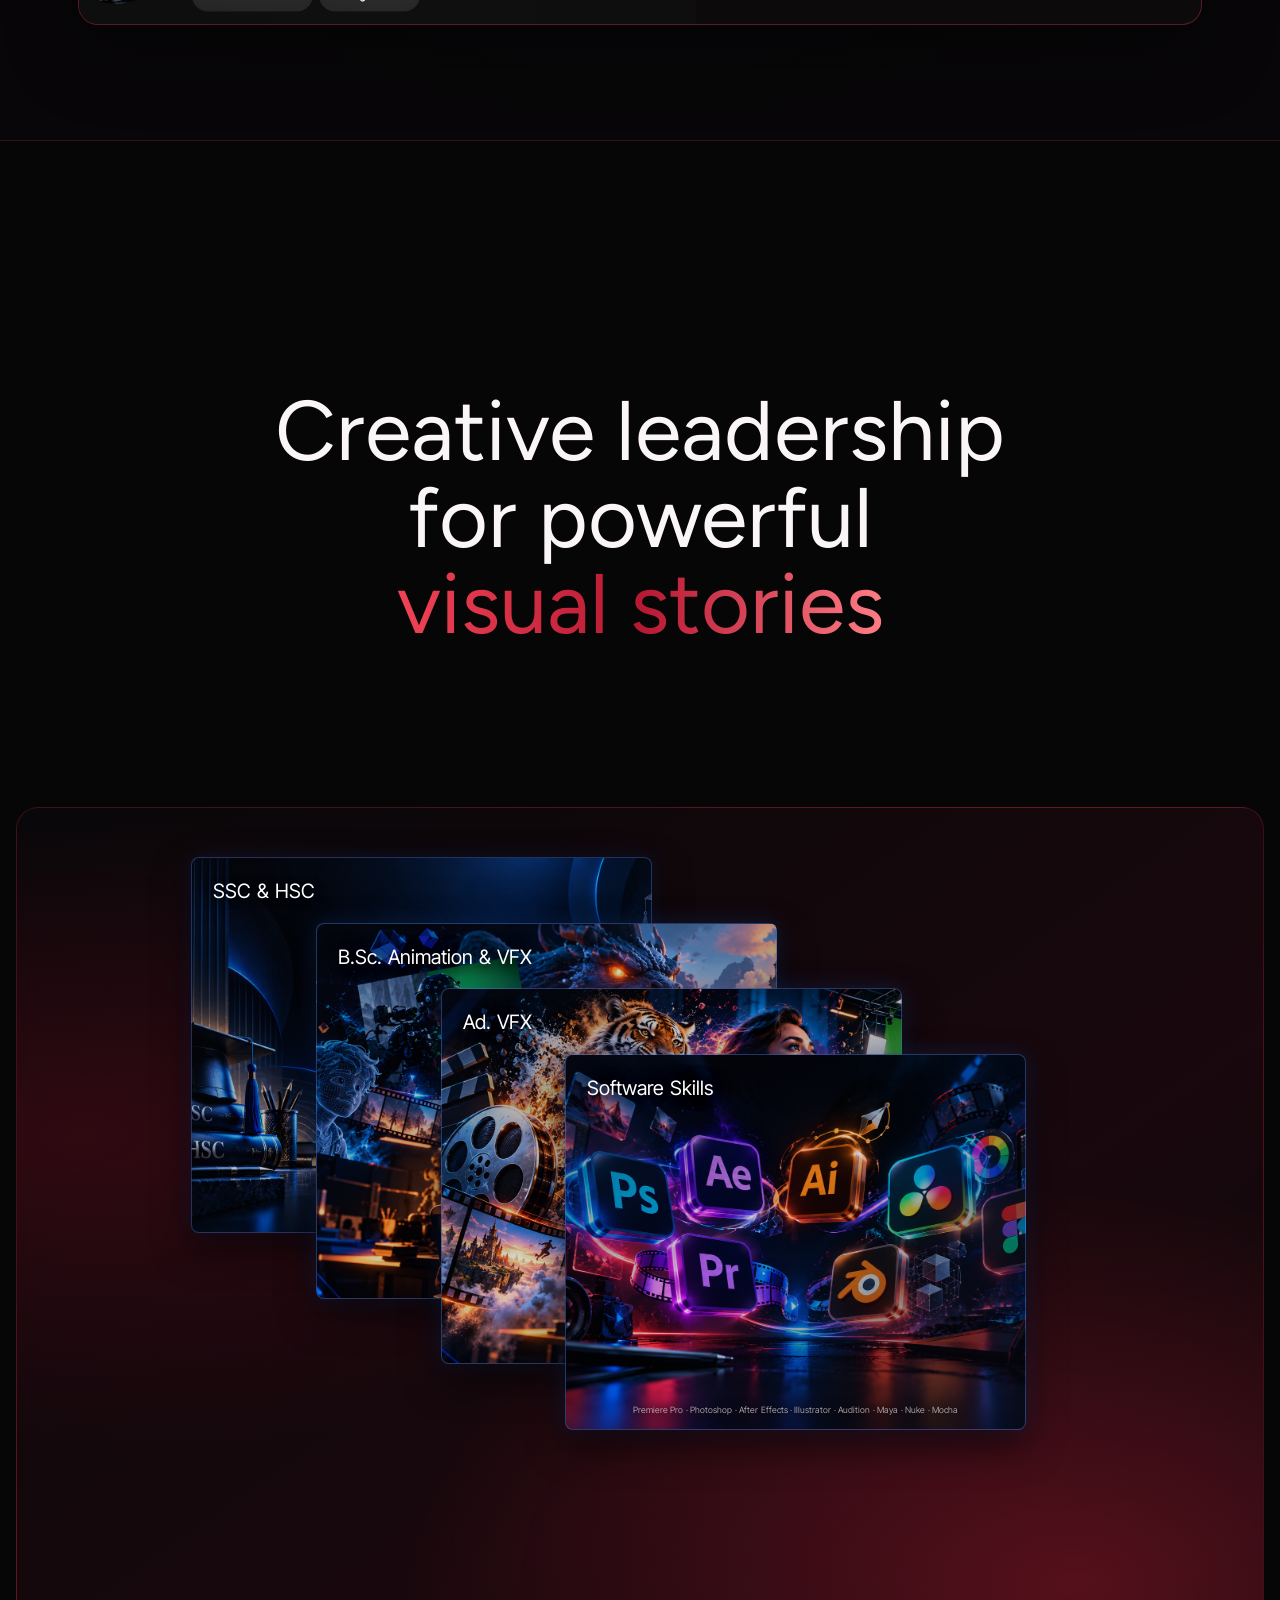
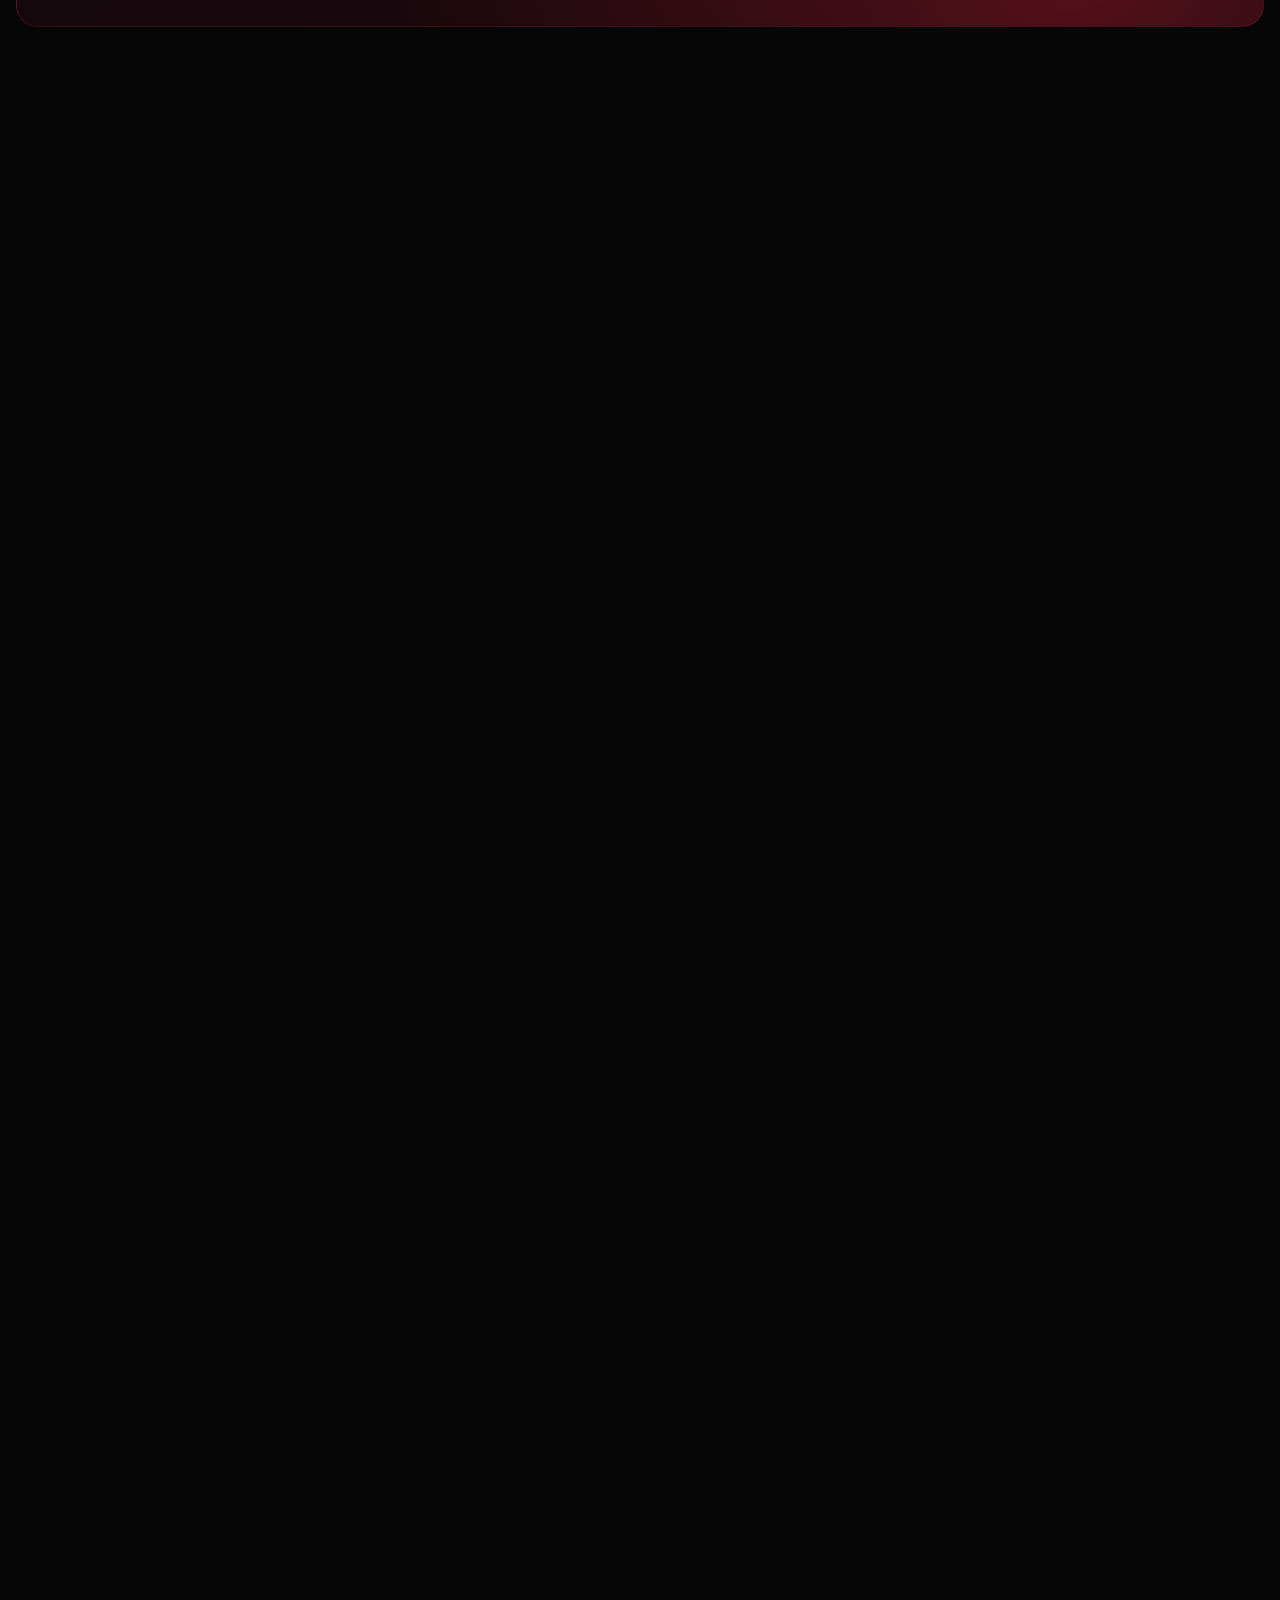
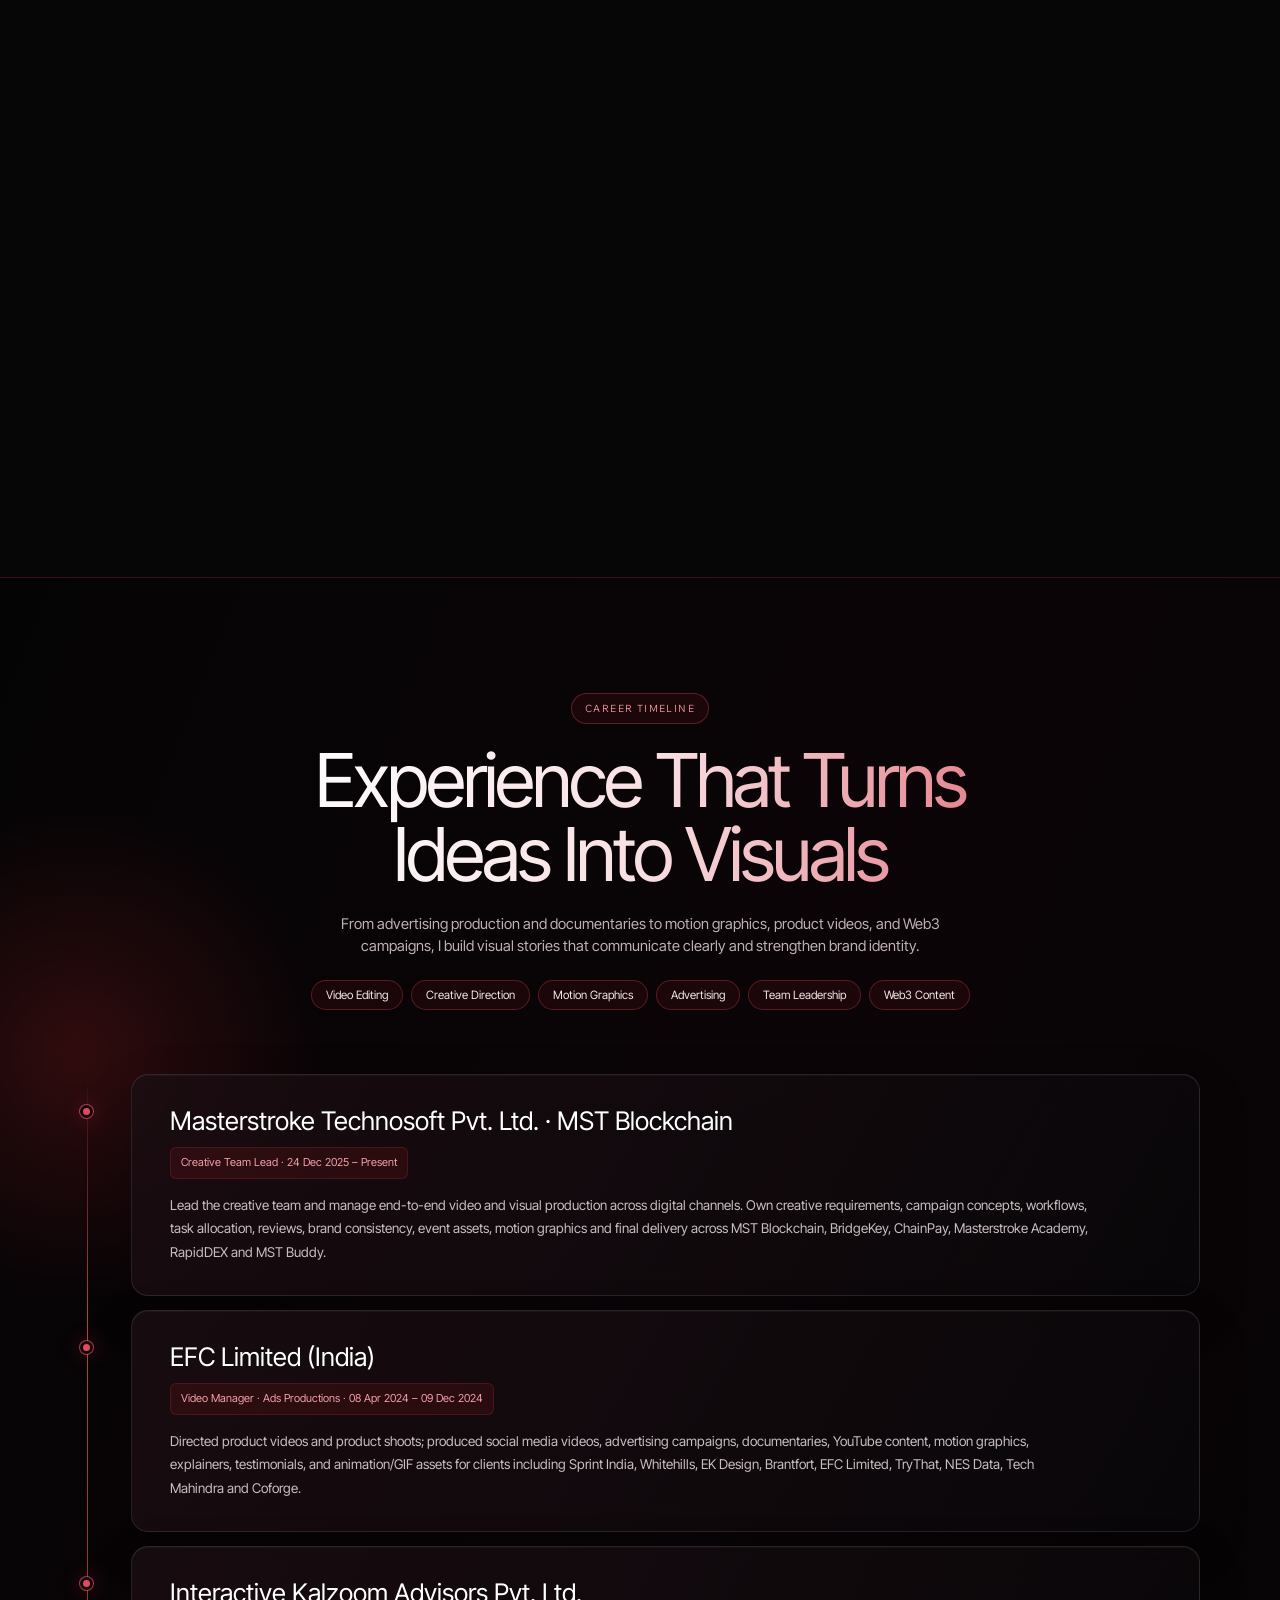
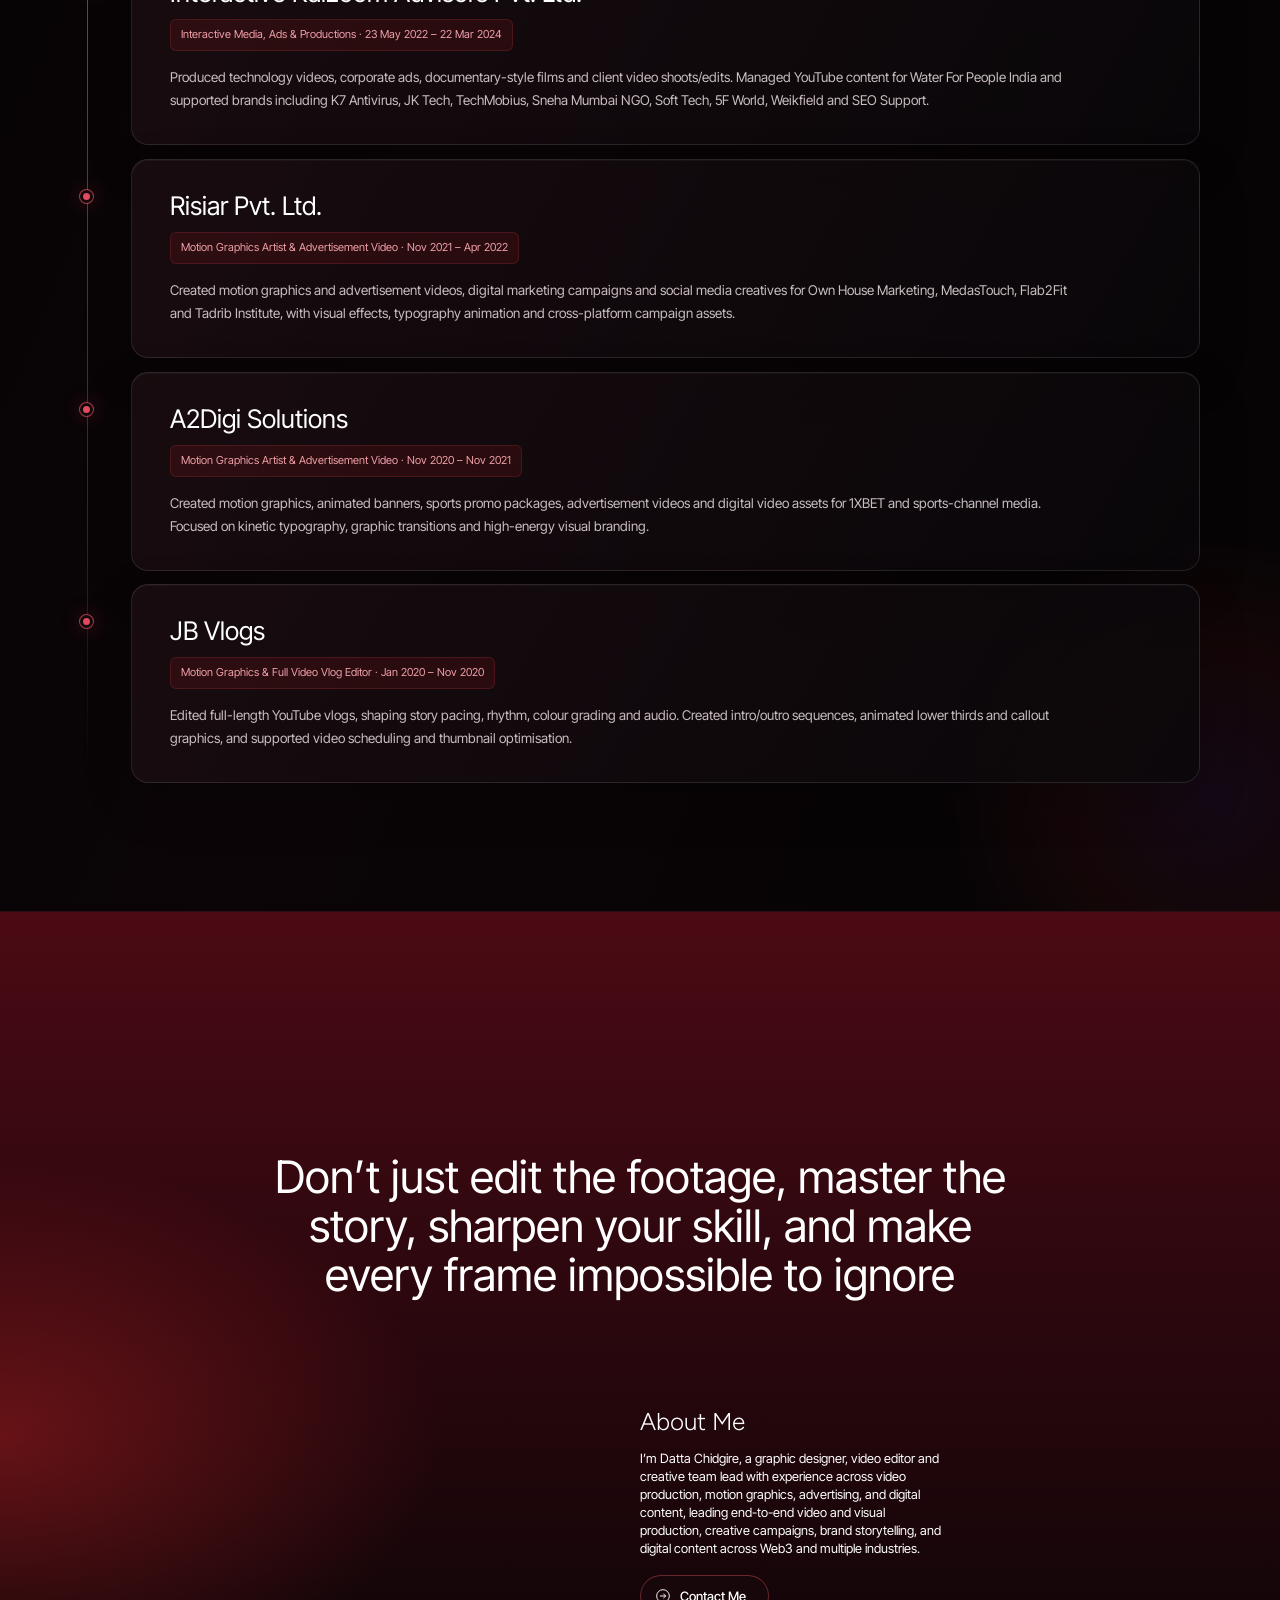
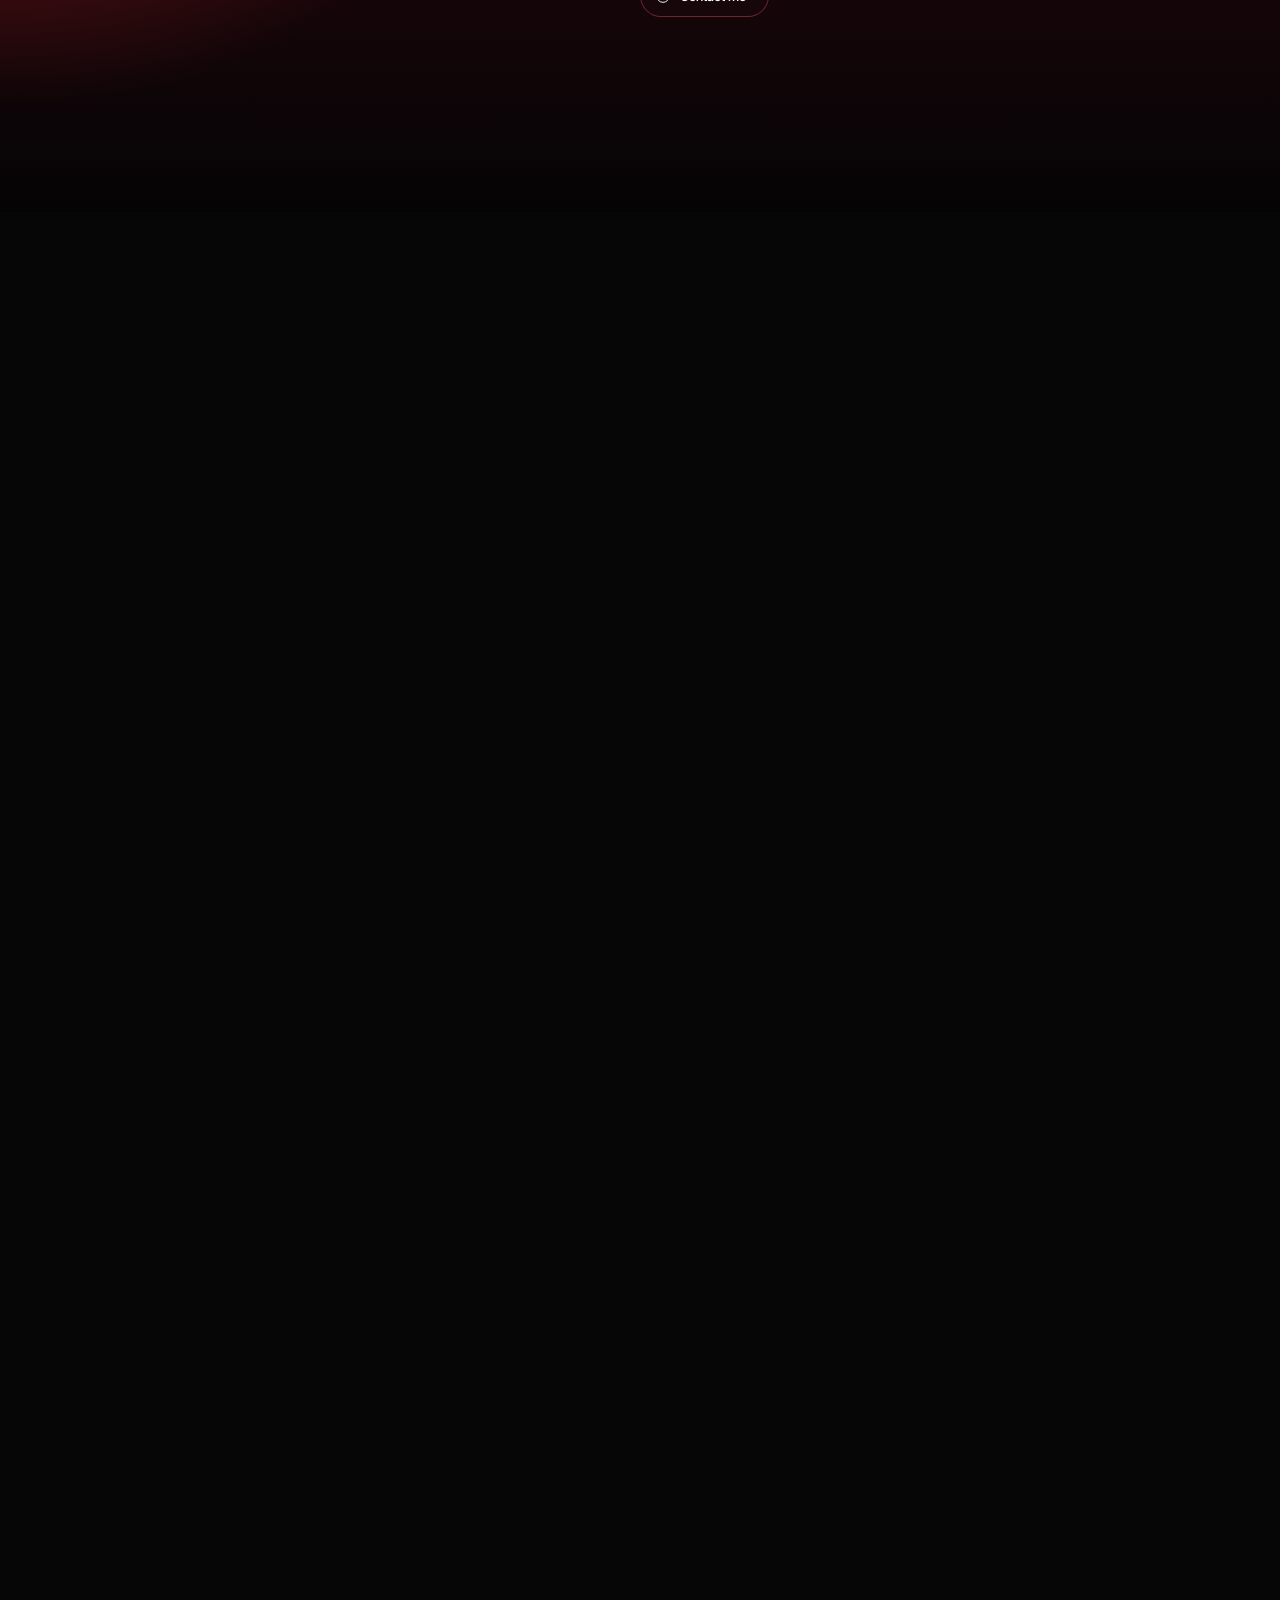
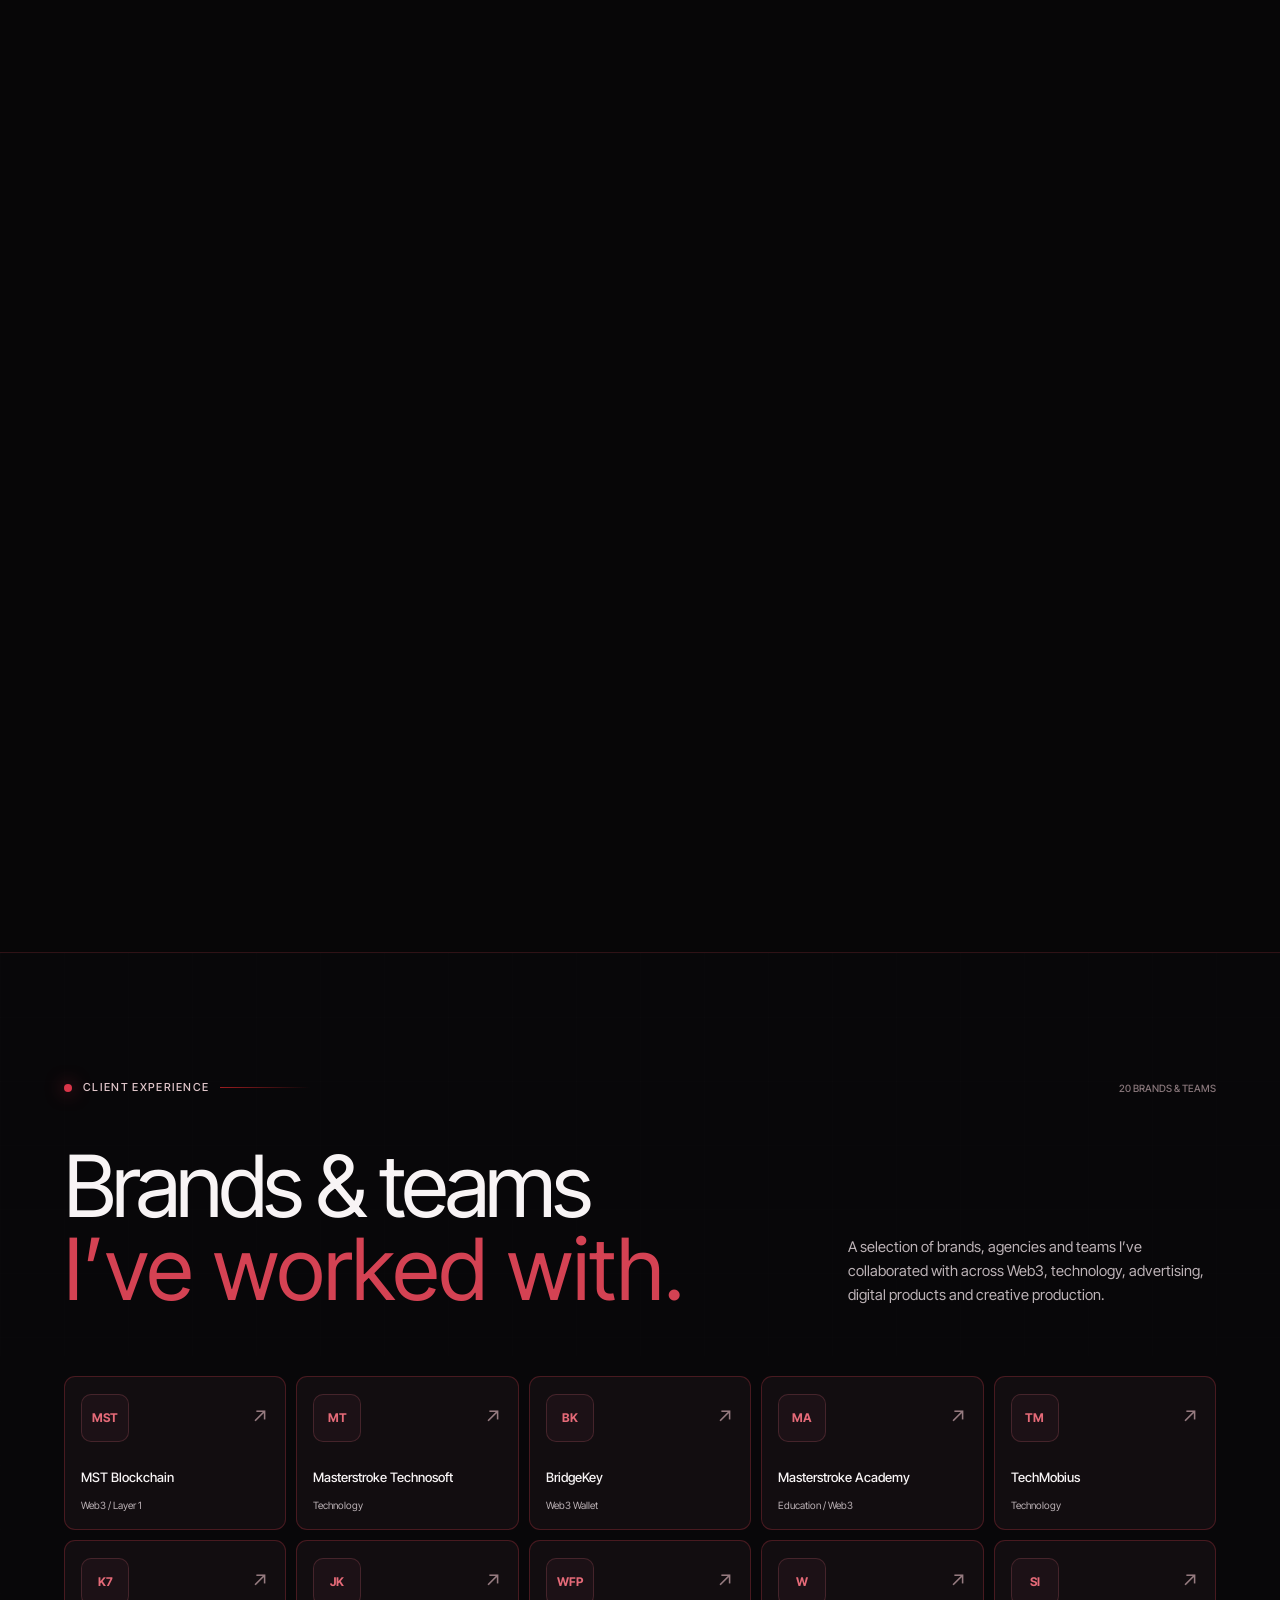
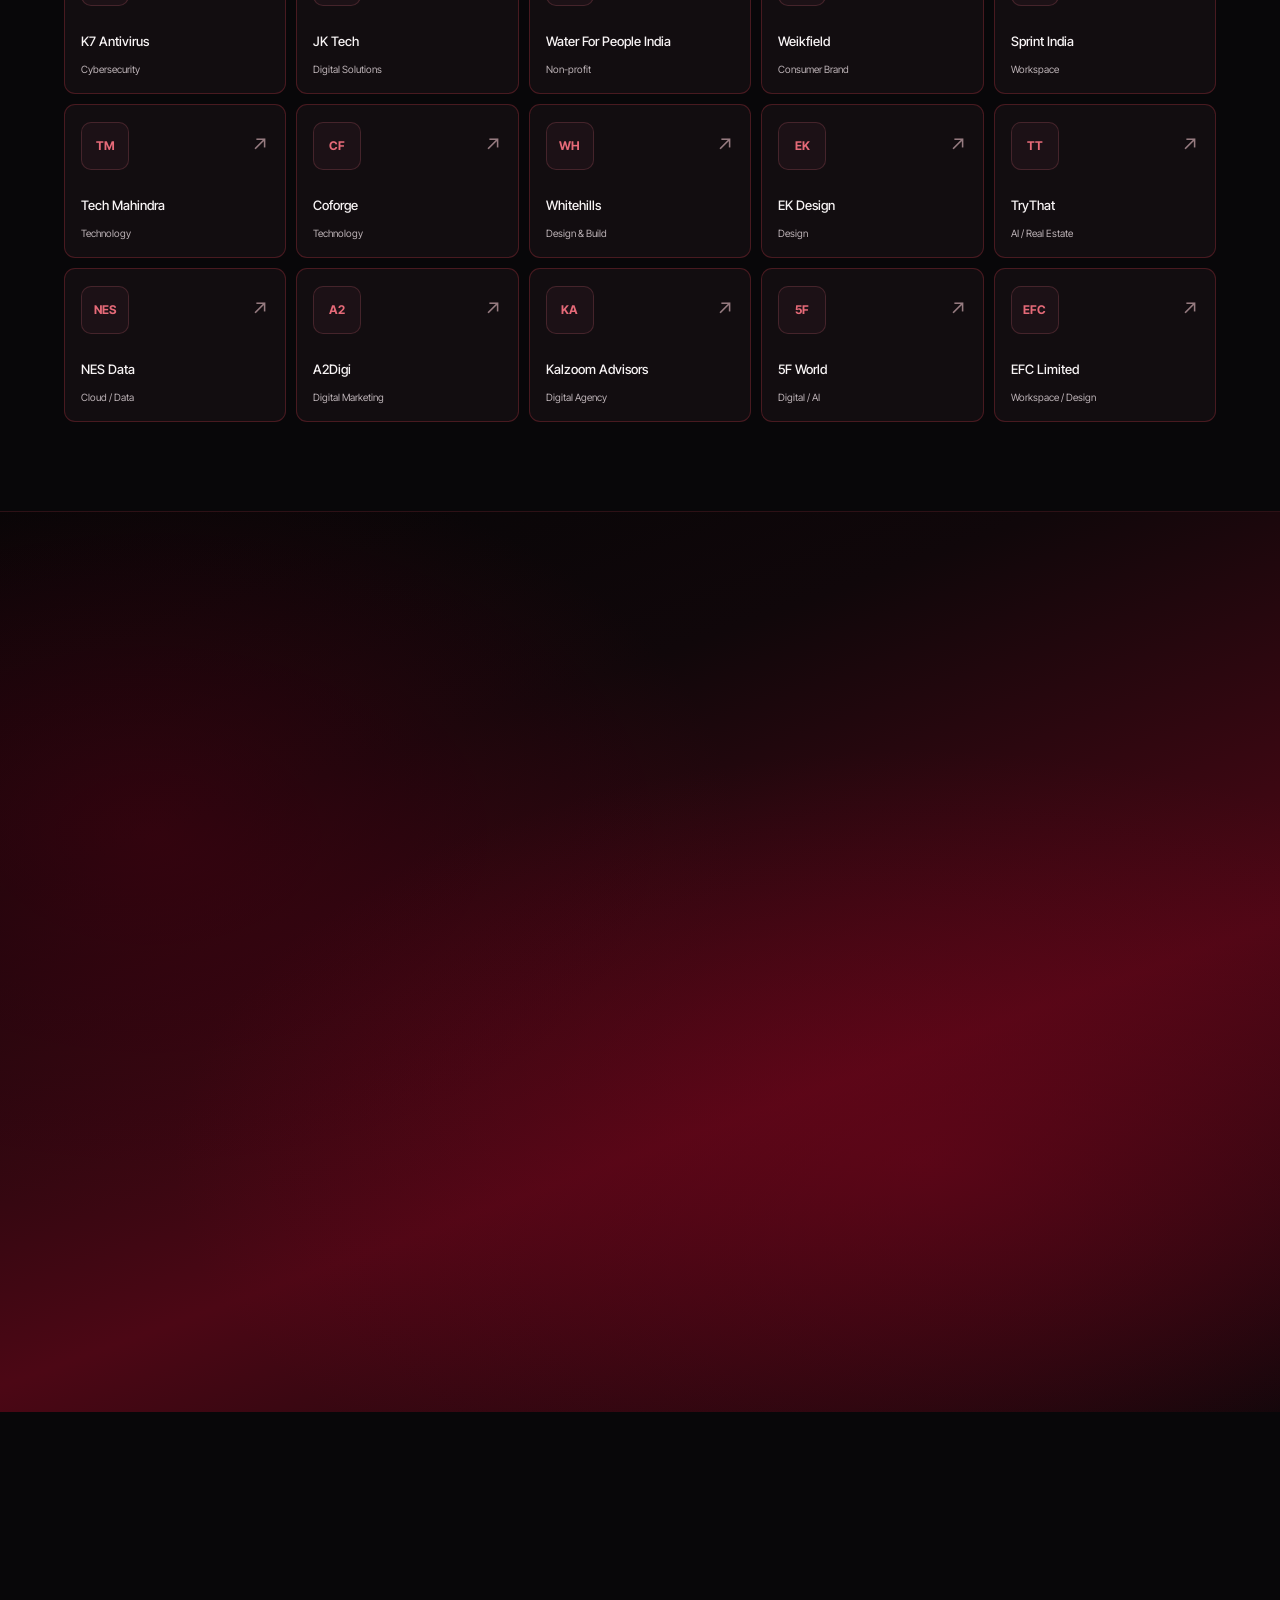
==== commit 229f34b9: "Fresh portfolio deployment with redesigned experience" ====
--- a/index.html
+++ b/index.html
@@ -2,858 +2,10519 @@
 <html lang="en">
 
 <head>
-  <meta charset="UTF-8" />
-  <meta name="viewport" content="width=device-width, initial-scale=1.0" />
-  <meta name="description"
-    content="Datta Chidgire — Creative Team Lead. Motion graphics, video editing, advertising, brand campaigns and Web3 creative." />
-  <meta name="theme-color" content="#0a0a0a" />
-  <title>Datta Chidgire — Creative Team Lead</title>
+  <meta charset="UTF-8">
+  <meta name="viewport" content="width=device-width, initial-scale=1, viewport-fit=cover">
+  <title>Datta Chidgire — Creative Head | Video, Motion & Visual Direction</title>
   <link rel="preconnect" href="https://fonts.googleapis.com">
   <link rel="preconnect" href="https://fonts.gstatic.com" crossorigin>
   <link
-    href="https://fonts.googleapis.com/css2?family=DM+Sans:wght@400;500;600;700&family=Manrope:wght@500;600;700;800&display=swap"
+    href="https://fonts.googleapis.com/css2?family=Inter+Tight:wght@300;400;500;600;900&family=Instrument+Serif:ital@1&family=Figtree:wght@300;400;500&family=Wix+Madefor+Display:wght@400;500&family=Wix+Madefor+Text:wght@400;500&family=Inter:wght@400;500;600;700;800&family=Anton&family=Permanent+Marker&family=Archivo+Black&display=swap"
     rel="stylesheet">
-  <link rel="icon" type="image/png" href="assets/DC_logo.png" />
-  <link rel="stylesheet" href="style.css" />
-  
+  <style>
+    @font-face {
+      font-family: "Coolvetica Book";
+      src: local("Coolvetica Book"), local("CoolveticaBook-Regular"), local("Coolvetica Rg Book"),
+        url("assets/fonts/coolvetica-book.woff2") format("woff2"),
+        url("assets/fonts/coolvetica-book.otf") format("opentype"),
+        url("assets/fonts/coolvetica-book.ttf") format("truetype");
+      font-weight: 400;
+      font-style: normal;
+      font-display: swap;
+    }
+
+    /* ═════════ FONT · Coolvetica ═════════
+   Not on Google Fonts. Either install it on your computer, or put the file at
+   assets/fonts/coolvetica.woff2 (or .otf / .ttf) next to this page.            */
+    @font-face {
+      font-family: "Coolvetica";
+      src: local("Coolvetica"), local("Coolvetica Rg"), local("CoolveticaRg-Regular"),
+        url("assets/fonts/coolvetica.woff2") format("woff2"),
+        url("assets/fonts/coolvetica.otf") format("opentype"),
+        url("assets/fonts/coolvetica.ttf") format("truetype");
+      font-weight: 400;
+      font-style: normal;
+      font-display: swap;
+    }
+
+    /* ═════════ GLOBAL ═════════ */
+    * {
+      box-sizing: border-box;
+      margin: 0;
+      padding: 0;
+    }
+
+    body {
+      -webkit-font-smoothing: antialiased;
+      overflow-x: hidden;
+      background: #000;
+    }
+
+    /* ═════════ 1 · HERO (3D text) ═════════ */
+
+
+    .hero {
+      position: relative;
+      width: 100%;
+      height: 100vh;
+      min-height: 420px;
+      overflow: hidden;
+      background: #fff;
+      isolation: isolate;
+      touch-action: pan-y;
+      font-family: 'Coolvetica', 'Inter Tight', sans-serif;
+    }
+
+    .hero canvas {
+      position: absolute;
+      inset: 0;
+      width: 100%;
+      height: 100%;
+      display: block;
+    }
+
+    .hero h1 {
+      position: absolute;
+      width: 1px;
+      height: 1px;
+      overflow: hidden;
+      clip: rect(0 0 0 0);
+      white-space: nowrap;
+    }
+
+    .ui-layer {
+      position: absolute;
+      inset: 0;
+      color: #fff;
+      mix-blend-mode: difference;
+      pointer-events: none;
+      padding: clamp(8px, 0.65vw, 14px);
+    }
+
+    .menu-btn {
+      pointer-events: auto;
+      position: absolute;
+      right: clamp(8px, 0.65vw, 14px);
+      top: clamp(24px, 2.1vw, 40px);
+      display: inline-flex;
+      align-items: center;
+      gap: 6px;
+      color: #fff;
+      text-decoration: none;
+      font-size: clamp(11px, 0.83vw, 15px);
+      font-weight: 800;
+      letter-spacing: 0.02em;
+      text-transform: uppercase;
+    }
+
+    .footer-row {
+      position: absolute;
+      left: clamp(8px, 0.65vw, 14px);
+      right: clamp(8px, 0.65vw, 14px);
+      bottom: clamp(8px, 0.7vw, 14px);
+      display: flex;
+      justify-content: space-between;
+      align-items: center;
+      font-size: clamp(10px, 0.78vw, 14px);
+      font-weight: 800;
+      letter-spacing: 0.01em;
+    }
+
+    .footer-links {
+      display: inline-flex;
+      align-items: center;
+      gap: clamp(8px, 0.8vw, 14px);
+    }
+
+    .footer-links a {
+      pointer-events: auto;
+      color: #fff;
+      text-decoration: none;
+    }
+
+    .hero-badge {
+      width: clamp(20px, 1.7vw, 30px);
+      height: clamp(16px, 1.3vw, 24px);
+      border-radius: 5px;
+      background: #fff;
+      color: #000;
+      display: grid;
+      place-items: center;
+      font-size: clamp(9px, 0.7vw, 12px);
+      font-weight: 900;
+    }
+
+
+    /* ═════════ 2 · SELECTED WORKS (stacked cards) ═════════ */
+
+    :root {
+      color-scheme: light;
+      --bg: #f4f4f4;
+      --ink: #0d0d0d;
+      --muted: #6b6b6b;
+      --dark: #1b1b1b;
+      --stick: 17vh;
+      /* where cards pin from the top of the viewport */
+      --card-w: min(57vw, 1040px);
+      --card-h: 76vh;
+      --gap: 22vh;
+      /* extra scroll distance between cards */
+      --radius: 18px;
+      box-sizing: border-box;
+      padding-top: env(safe-area-inset-top, 0px);
+      padding-bottom: env(safe-area-inset-bottom, 0px);
+    }
+
+    html {
+      scroll-padding-top: env(safe-area-inset-top, 0px);
+    }
+
+    *,
+    *::before,
+    *::after {
+      box-sizing: border-box;
+    }
+
+    html.lenis,
+    html.lenis body {
+      height: auto;
+    }
+
+    .lenis.lenis-smooth {
+      scroll-behavior: auto !important;
+    }
+
+    body {
+      margin: 0;
+      background: var(--bg);
+      color: var(--ink);
+      font-family: "Coolvetica", "Inter", system-ui, -apple-system, "Segoe UI", sans-serif;
+      -webkit-font-smoothing: antialiased;
+      overflow-x: hidden;
+    }
+
+    /* ───────── heading ───────── */
+    .works-head {
+      text-align: center;
+      padding: 15vh 20px 12vh;
+    }
+
+    .eyebrow {
+      font-size: 11px;
+      letter-spacing: .04em;
+      text-transform: uppercase;
+      color: #555;
+    }
+
+    .works-head h2 {
+      margin: 14px 0 0;
+      font-weight: 500;
+      font-size: clamp(40px, 5.6vw, 84px);
+      letter-spacing: -0.035em;
+      line-height: 1;
+    }
+
+    /* ───────── stack (the effect) ───────── */
+    .stack {
+      position: relative;
+      padding-bottom: 8vh;
+    }
+
+    .card-wrap {
+      position: sticky;
+      top: var(--stick);
+      width: var(--card-w);
+      height: var(--card-h);
+      margin: 0 auto var(--gap);
+    }
+
+    .card-wrap:last-of-type {
+      margin-bottom: 0;
+    }
+
+    .card {
+      position: relative;
+      width: 100%;
+      height: 100%;
+      border-radius: var(--radius);
+      overflow: hidden;
+      container-type: size;
+      background: #000;
+      box-shadow: 0 40px 70px -30px rgba(0, 0, 0, .35), 0 8px 24px -12px rgba(0, 0, 0, .25);
+      will-change: transform;
+      transform-origin: 50% 50%;
+      cursor: pointer;
+      isolation: isolate;
+    }
+
+    .shade {
+      position: absolute;
+      inset: 0;
+      background: #000;
+      opacity: 0;
+      pointer-events: none;
+      z-index: 5;
+    }
+
+    /* floating glass pill */
+    .pill {
+      position: absolute;
+      z-index: 6;
+      top: 18px;
+      left: 50%;
+      transform: translateX(-50%);
+      display: flex;
+      align-items: center;
+      gap: 10px;
+      padding: 5px 14px 5px 5px;
+      border-radius: 12px;
+      background: rgba(70, 70, 70, .55);
+      -webkit-backdrop-filter: blur(14px) saturate(1.2);
+      backdrop-filter: blur(14px) saturate(1.2);
+      color: #fff;
+      font-size: 13px;
+      font-weight: 500;
+      white-space: nowrap;
+    }
+
+    .pill .thumb {
+      width: 30px;
+      height: 30px;
+      border-radius: 8px;
+      display: grid;
+      place-items: center;
+      font-size: 9px;
+      font-weight: 800;
+      letter-spacing: -.02em;
+    }
+
+    .pill i {
+      width: 1px;
+      height: 14px;
+      background: rgba(255, 255, 255, .45);
+    }
+
+    .pill em {
+      font-style: normal;
+      font-size: 12px;
+      opacity: .85;
+    }
+
+    /* side labels (sticky, swap text per card) */
+    .side {
+      position: absolute;
+      top: 0;
+      bottom: 0;
+      width: 18vw;
+      pointer-events: none;
+      z-index: 20;
+    }
+
+    .side.l {
+      left: 0;
+      padding-left: 10px;
+    }
+
+    .side.r {
+      right: 0;
+      padding-right: 10px;
+      text-align: right;
+    }
+
+    .side-inner {
+      position: sticky;
+      top: 48vh;
+      margin-top: 28vh;
+      font-size: 13px;
+      line-height: 1.25;
+    }
+
+    .side small {
+      display: block;
+      font-size: 11px;
+      color: #555;
+      text-transform: uppercase;
+      letter-spacing: .02em;
+    }
+
+    .side strong {
+      display: block;
+      font-weight: 500;
+      margin-top: 3px;
+      transition: opacity .18s ease, transform .18s ease;
+    }
+
+    .side strong.swap {
+      opacity: 0;
+      transform: translateY(6px);
+    }
+
+    /* ───────── card artwork (pure CSS/SVG placeholders — replace with images) ───────── */
+    .art {
+      position: absolute;
+      inset: 0;
+    }
+
+    .work-media {
+      position: absolute;
+      inset: 0;
+      z-index: 1;
+      background: #0b0710;
+      overflow: hidden;
+    }
+
+    .work-media .wm-bg {
+      position: absolute;
+      inset: -10%;
+      background-size: cover;
+      background-position: center;
+      filter: blur(34px) saturate(1.3) brightness(.62);
+      transform: translateZ(0) scale(1.1);
+    }
+
+    .work-media .wm-fg {
+      position: absolute;
+      inset: 0;
+      width: 100%;
+      height: 100%;
+      display: block;
+      opacity: 0;
+      transition: opacity 1s ease;
+      backface-visibility: hidden;
+      transform: translateZ(0);
+    }
+
+    .work-media.fit-contain .wm-fg {
+      object-fit: contain;
+    }
+
+    .work-media.fit-cover .wm-fg {
+      object-fit: cover;
+    }
+
+    .work-media.ready .wm-fg {
+      opacity: 1;
+    }
+
+    .work-media .wm-ken {
+      animation: wmKen 24s ease-in-out infinite alternate;
+      will-change: transform;
+    }
+
+    @keyframes wmKen {
+      from {
+        transform: scale(1) translate3d(0, 0, 0);
+      }
+
+      to {
+        transform: scale(1.07) translate3d(-1%, -.8%, 0);
+      }
+    }
+
+    @media (prefers-reduced-motion: reduce) {
+      .work-media .wm-ken {
+        animation: none;
+      }
+    }
+
+    /* 1 · Lumen */
+    .a1 {
+      background: #050505;
+    }
+
+    .a1 .word {
+      position: absolute;
+      left: 0;
+      right: 0;
+      top: 49cqh;
+      text-align: center;
+      font-family: "Coolvetica", "Archivo Black", sans-serif;
+      font-size: 21cqw;
+      line-height: 1;
+      color: #fff;
+      letter-spacing: -.02em;
+    }
+
+    .a1 .lips {
+      position: absolute;
+      left: 20cqw;
+      top: 36cqh;
+      width: 18cqw;
+      transform: rotate(-8deg);
+    }
+
+    .a1 .planet {
+      position: absolute;
+      right: 18cqw;
+      top: 46cqh;
+      width: 15cqw;
+      height: 15cqw;
+      border-radius: 50%;
+      background: radial-gradient(circle at 35% 30%, #fff, #b8b8b8 55%, #6d6d6d);
+    }
+
+    .a1 .planet::after {
+      content: "";
+      position: absolute;
+      left: -22%;
+      right: -22%;
+      top: 38%;
+      height: 26%;
+      border: .9cqw solid #e8412e;
+      border-radius: 50%;
+      transform: rotate(-14deg);
+    }
+
+    /* 2 · Wild Pack */
+    .a2 {
+      background: radial-gradient(120% 90% at 50% 0%, #3b413d, #1b1f1c);
+    }
+
+    .a2 .panel {
+      position: absolute;
+      inset: 11cqh 4cqw 11cqh 4cqw;
+      border-radius: 2.2cqw;
+      background: radial-gradient(90% 90% at 70% 40%, #5c8a82, #2c4d4a 60%, #243a38);
+      overflow: hidden;
+    }
+
+    .a2 .dog {
+      position: absolute;
+      right: 9cqw;
+      top: 3cqh;
+      width: 36cqw;
+    }
+
+    .a2 .big {
+      position: absolute;
+      left: 6cqw;
+      top: 6cqh;
+      font-family: "Coolvetica", "Permanent Marker", cursive;
+      font-size: 22cqw;
+      color: #fff;
+      line-height: 1;
+      text-shadow: 0 .5cqw 0 rgba(0, 0, 0, .15);
+    }
+
+    .a2 .nft {
+      position: absolute;
+      left: 3cqw;
+      top: 36cqh;
+      font-family: "Coolvetica", "Permanent Marker", cursive;
+      font-size: 7.4cqw;
+      line-height: .95;
+      color: #5cf03a;
+      -webkit-text-stroke: .5cqw #18331a;
+      paint-order: stroke fill;
+      transform: rotate(-4deg);
+    }
+
+    .a2 .copy {
+      position: absolute;
+      left: 3cqw;
+      top: 55cqh;
+      width: 38cqw;
+      font-size: 1.5cqw;
+      line-height: 1.35;
+      color: #fff;
+    }
+
+    .a2 .tag {
+      position: absolute;
+      left: 3cqw;
+      bottom: 4cqh;
+      font-family: "Coolvetica", "Permanent Marker", cursive;
+      font-size: 2.9cqw;
+      color: #fff;
+    }
+
+    .a2 .tag span {
+      color: #5cf03a;
+      display: inline-block;
+      padding: .3cqw 1cqw;
+      border: .25cqw solid #5cf03a;
+      border-radius: 50%;
+    }
+
+    .a2 .mark {
+      position: absolute;
+      left: 3cqw;
+      top: 3cqh;
+      font-family: "Coolvetica", "Permanent Marker", cursive;
+      font-size: 2.6cqw;
+      color: #5cf03a;
+    }
+
+    .a2 .badge {
+      position: absolute;
+      right: 3cqw;
+      top: 3cqh;
+      background: #fff;
+      color: #111;
+      font-size: 1.1cqw;
+      font-weight: 600;
+      padding: .5cqw 1.3cqw;
+      border-radius: 99px;
+    }
+
+    /* 3 · Orbital */
+    .a3 {
+      background: #040404;
+    }
+
+    .a3 .nav {
+      position: absolute;
+      top: 3.4cqh;
+      left: 3cqw;
+      right: 3cqw;
+      display: flex;
+      align-items: center;
+      justify-content: space-between;
+      font-size: 1cqw;
+      color: #bbb;
+    }
+
+    .a3 .nav b {
+      color: #fff;
+      font-size: 1.6cqw;
+      letter-spacing: .06em;
+    }
+
+    .a3 .nav span.links {
+      letter-spacing: .08em;
+      opacity: .55;
+    }
+
+    .a3 .nav .cta {
+      background: #fff;
+      color: #000;
+      padding: .6cqw 1.4cqw;
+      font-weight: 700;
+      letter-spacing: .06em;
+    }
+
+    .a3 .h {
+      position: absolute;
+      left: 8cqw;
+      top: 33cqh;
+      font-size: 4.3cqw;
+      font-weight: 500;
+      letter-spacing: -.03em;
+      line-height: 1.05;
+      color: #fff;
+    }
+
+    .a3 .h em {
+      display: block;
+      color: #6a6a6a;
+      font-weight: 400;
+    }
+
+    .a3 .sub {
+      position: absolute;
+      left: 8cqw;
+      top: 55cqh;
+      width: 28cqw;
+      font-size: 1.1cqw;
+      color: #666;
+      line-height: 1.45;
+    }
+
+    .a3 .btn {
+      position: absolute;
+      left: 8cqw;
+      top: 66cqh;
+      border: 1px solid #333;
+      color: #888;
+      font-size: .95cqw;
+      letter-spacing: .1em;
+      padding: .8cqw 1.8cqw;
+    }
+
+    .a3 .earth {
+      position: absolute;
+      left: -35cqw;
+      bottom: -85cqh;
+      width: 130cqw;
+      height: 100cqh;
+      border-radius: 50%;
+      background: radial-gradient(ellipse at 50% 0%, #4f9bff 0%, #1a3f86 12%, #07142e 30%, #020409 60%);
+      box-shadow: 0 -1cqh 4cqh rgba(80, 150, 255, .55);
+    }
+
+    .a3 .panel {
+      position: absolute;
+      right: 8cqw;
+      bottom: 8cqh;
+      width: 38cqw;
+      height: 24cqh;
+      transform: skewX(-24deg) rotate(-18deg);
+      background:
+        repeating-linear-gradient(90deg, rgba(0, 0, 0, .55) 0 2px, transparent 2px 8cqw),
+        repeating-linear-gradient(0deg, rgba(0, 0, 0, .55) 0 2px, transparent 2px 6cqh),
+        linear-gradient(135deg, #d98a2b, #8a4a12);
+      opacity: .55;
+    }
+
+    /* 4 · Arena */
+    .a4 {
+      background: linear-gradient(180deg, #2c7fd8 0%, #6db1ea 34%, #bcdcf3 48%, #f08a1d 49%, #e0701a 78%, #1b6a2c 100%);
+    }
+
+    .a4 .truss {
+      position: absolute;
+      left: 0;
+      right: 0;
+      top: 0;
+      height: 30cqh;
+      background:
+        repeating-linear-gradient(60deg, rgba(20, 24, 30, .9) 0 3px, transparent 3px 5cqw),
+        repeating-linear-gradient(-60deg, rgba(20, 24, 30, .9) 0 3px, transparent 3px 5cqw);
+      opacity: .7;
+      -webkit-mask-image: linear-gradient(180deg, #000 30%, transparent);
+      mask-image: linear-gradient(180deg, #000 30%, transparent);
+    }
+
+    .a4 .ring {
+      position: absolute;
+      left: 7cqw;
+      right: 7cqw;
+      top: 22cqh;
+      height: 31cqh;
+      border-radius: 50%;
+      background: radial-gradient(ellipse at 50% 40%, #7fb8ea 0 48%, #0b0b0b 49%);
+    }
+
+    .a4 .ring::after {
+      content: "";
+      position: absolute;
+      inset: 0;
+      border-radius: 50%;
+      box-shadow: inset 0 -2.4cqh 0 #000;
+    }
+
+    .a4 .name {
+      position: absolute;
+      left: 0;
+      right: 0;
+      top: 33cqh;
+      text-align: center;
+      font-weight: 800;
+      font-size: 11.5cqw;
+      letter-spacing: -.04em;
+      color: #fff;
+      line-height: 1;
+    }
+
+    .a4 .bars {
+      position: absolute;
+      top: 31cqh;
+      height: 14cqh;
+      width: 3.8cqw;
+      background: linear-gradient(90deg, #e63b1a 0 33%, #f6a21a 33% 66%, #f7d21f 66%);
+    }
+
+    .a4 .bars.l {
+      left: 11cqw;
+    }
+
+    .a4 .bars.r {
+      right: 11cqw;
+    }
+
+    .a4 .field {
+      position: absolute;
+      left: 10cqw;
+      right: 10cqw;
+      bottom: 4cqh;
+      height: 26cqh;
+      border-radius: 50%;
+      background: radial-gradient(ellipse, #5fb04a, #2e7d32 70%);
+      opacity: .95;
+    }
+
+    /* 5 · Pilot */
+    .a5 {
+      background: radial-gradient(120% 100% at 50% 40%, #a2c88a, #86b36f 70%);
+    }
+
+    .a5 .tablet {
+      position: absolute;
+      left: 50%;
+      top: 18cqh;
+      transform: translateX(-50%);
+      width: 56cqw;
+      height: 52cqh;
+      background: #141414;
+      border-radius: 2.4cqw;
+      padding: .9cqw;
+      box-shadow: 0 3cqh 6cqh rgba(0, 0, 0, .3);
+    }
+
+    .a5 .screen {
+      position: relative;
+      width: 100%;
+      height: 100%;
+      border-radius: 1.8cqw;
+      background: #fafafa;
+      overflow: hidden;
+      display: grid;
+      grid-template-columns: 17% 1fr 27%;
+      font-size: .9cqw;
+      color: #333;
+    }
+
+    .a5 .sb {
+      background: #f0f0f0;
+      padding: 1.4cqw .9cqw;
+      display: grid;
+      gap: .9cqw;
+      align-content: start;
+    }
+
+    .a5 .sb i {
+      display: block;
+      height: 1cqw;
+      border-radius: 4px;
+      background: #d9d9d9;
+    }
+
+    .a5 .sb i:nth-child(2) {
+      background: #cfd6ff;
+    }
+
+    .a5 .mid {
+      display: grid;
+      place-items: center;
+      text-align: center;
+      font-weight: 600;
+      font-size: 1.15cqw;
+      gap: .8cqw;
+      align-content: center;
+    }
+
+    .a5 .orb {
+      width: 3.4cqw;
+      height: 3.4cqw;
+      border-radius: 50%;
+      margin: 0 auto;
+      background: conic-gradient(#ff7ab8, #7a8bff, #5fe0c8, #ff7ab8);
+      box-shadow: inset 0 0 0 .7cqw #fff;
+    }
+
+    .a5 .rt {
+      background: #f6f6f6;
+      padding: 1.2cqw;
+      display: grid;
+      gap: .8cqw;
+      align-content: start;
+    }
+
+    .a5 .rt i {
+      display: block;
+      height: 2.6cqw;
+      border-radius: 6px;
+      background: #e6e6e6;
+    }
+
+    .a5 .input {
+      position: absolute;
+      left: 20%;
+      right: 29%;
+      bottom: 1cqw;
+      height: 2.8cqw;
+      border-radius: 1cqw;
+      background: linear-gradient(90deg, #fff, #ffe3ef);
+      border: 1px solid #e6e6e6;
+    }
+
+    .a5 .hand {
+      position: absolute;
+      bottom: -12cqh;
+      width: 17cqw;
+      height: 52cqh;
+      background: radial-gradient(circle at 60% 20%, #b27a5b, #6e4330);
+      border-radius: 45% 45% 20% 20%;
+    }
+
+    .a5 .hand.l {
+      left: 17cqw;
+      transform: rotate(-10deg);
+    }
+
+    .a5 .hand.r {
+      right: 17cqw;
+      transform: rotate(10deg);
+    }
+
+    /* ───────── after-stack ───────── */
+    .after {
+      text-align: center;
+      padding: 18vh 0 12vh;
+      position: relative;
+      z-index: 30;
+      background: var(--bg);
+    }
+
+    .btn-dark {
+      display: inline-block;
+      background: var(--dark);
+      color: #fff;
+      border: 0;
+      cursor: pointer;
+      font: 500 15px/1 "Coolvetica", "Inter", sans-serif;
+      padding: 17px 28px;
+      border-radius: 10px;
+      transition: transform .2s ease, background .2s ease;
+    }
+
+    .btn-dark:hover {
+      background: #000;
+      transform: translateY(-2px);
+    }
+
+    /* ───────── fixed UI ───────── */
+    .site-nav {
+      position: fixed;
+      z-index: 100;
+      top: 6px;
+      left: 6px;
+      right: 6px;
+      display: flex;
+      align-items: center;
+      justify-content: space-between;
+      padding: 7px 8px 7px 14px;
+      background: #fff;
+      border-radius: 12px;
+      box-shadow: 0 6px 24px rgba(0, 0, 0, .06);
+      transform: translateY(-130%);
+      transition: transform .45s cubic-bezier(.22, 1, .36, 1);
+    }
+
+    .site-nav.show {
+      transform: translateY(0);
+    }
+
+    .logo {
+      font-family: "Coolvetica", "Anton", sans-serif;
+      font-size: 22px;
+      letter-spacing: .01em;
+      text-transform: uppercase;
+      line-height: 1;
+    }
+
+    .menu {
+      display: flex;
+      gap: 26px;
+      font-size: 14px;
+      font-weight: 500;
+      position: absolute;
+      left: 50%;
+      transform: translateX(-50%);
+    }
+
+    .menu span {
+      cursor: pointer;
+    }
+
+    .menu span::after {
+      content: "";
+      display: inline-block;
+      width: 5px;
+      height: 5px;
+      border-right: 1.5px solid #111;
+      border-bottom: 1.5px solid #111;
+      transform: rotate(45deg) translateY(-2px);
+      margin-left: 7px;
+    }
+
+    .menu span.plain::after {
+      display: none;
+    }
+
+    .contact {
+      display: flex;
+      align-items: center;
+      gap: 10px;
+    }
+
+    .avatar {
+      width: 30px;
+      height: 30px;
+      border-radius: 50%;
+      background: linear-gradient(135deg, #c98a6a, #6b4a3a);
+    }
+
+    .contact p {
+      margin: 0;
+      font-size: 11px;
+      line-height: 1.2;
+      color: #555;
+    }
+
+    .contact p b {
+      display: block;
+      color: #111;
+      font-weight: 600;
+      font-size: 12px;
+    }
+
+    .site-nav .btn-dark {
+      padding: 11px 14px;
+      font-size: 13px;
+      border-radius: 8px;
+      margin-left: 6px;
+    }
+
+    .to-top {
+      position: fixed;
+      z-index: 110;
+      right: 14px;
+      bottom: 14px;
+      width: 46px;
+      height: 46px;
+      border-radius: 10px;
+      background: #fff;
+      border: 1px solid #e3e3e3;
+      display: grid;
+      place-items: center;
+      cursor: pointer;
+      transition: transform .2s ease;
+    }
+
+    .to-top:hover {
+      transform: translateY(-3px);
+    }
+
+    /* soft blur at the bottom edge of the viewport (seen in the recording) */
+    .edge-blur {
+      position: fixed;
+      left: 0;
+      right: 0;
+      bottom: 0;
+      height: 56px;
+      z-index: 90;
+      pointer-events: none;
+      -webkit-backdrop-filter: blur(9px);
+      backdrop-filter: blur(9px);
+      -webkit-mask-image: linear-gradient(0deg, #000, transparent);
+      mask-image: linear-gradient(0deg, #000, transparent);
+    }
+
+    /* ───────── responsive ───────── */
+    @media (max-width: 760px) {
+      :root {
+        --card-w: 90vw;
+        --card-h: 62vh;
+        --stick: 14vh;
+      }
+
+      .side {
+        display: none;
+      }
+
+      .menu,
+      .contact p {
+        display: none;
+      }
+
+      .pill {
+        top: 12px;
+      }
+    }
+
+
+    /* ═════════ 3 · SHOWCASE (zoom into the screen) ═════════ */
+
+    .wk-arrow {
+      display: inline-block;
+      transition: transform .25s ease;
+    }
+
+    .wk-viewall:hover .wk-arrow {
+      transform: translate(3px, 2px);
+    }
+
+    .wk-line {
+      display: block;
+      overflow: hidden;
+    }
+
+    .wk-line>span {
+      display: block;
+      transform: translateY(110%);
+      transition: transform .95s cubic-bezier(.2, .7, .1, 1);
+    }
+
+    .wk-in .wk-line>span {
+      transform: translateY(0);
+    }
+
+    .wk-fade {
+      opacity: 0;
+      transform: translateY(24px);
+      transition: opacity .9s ease .15s, transform .9s cubic-bezier(.2, .7, .1, 1) .15s;
+    }
+
+    .wk-in .wk-fade {
+      opacity: 1;
+      transform: none;
+    }
+
+    .dark-world {
+      background: #000;
+      color: #fff;
+      font-family: 'Coolvetica', 'Inter Tight', sans-serif;
+      overflow-x: clip;
+      position: relative;
+      z-index: 30;
+    }
+
+    .tv-stage,
+    .tv-slide,
+    .ph {
+      position: absolute;
+      inset: 0;
+    }
+
+    .tv-slide,
+    .ph {
+      container-type: size;
+      overflow: hidden;
+    }
+
+    .tv-slide {
+      opacity: 0;
+      transition: opacity .9s ease;
+    }
+
+    .tv-slide.on {
+      opacity: 1;
+    }
+
+
+
+    /* ═════════ 4 · GLOBE (pinned scroll hero) ═════════ */
+    .gl-scroll {
+      height: 520vh;
+      position: relative;
+      z-index: 30;
+      cursor: none;
+    }
+
+    @media (hover: none) {
+      .gl-scroll {
+        cursor: auto;
+      }
+    }
+
+    .gl-stage {
+      position: sticky;
+      top: 0;
+      height: 100vh;
+      overflow: hidden;
+      color: #fff;
+      font-family: "Coolvetica", "Inter Tight", "Helvetica Neue", Helvetica, Arial, sans-serif;
+      background:
+        linear-gradient(180deg, #050000 0%, rgba(5, 0, 0, 0) 16%),
+        radial-gradient(120% 70% at 85% 85%, #ff9a45 0%, rgba(255, 154, 69, 0) 60%),
+        radial-gradient(90% 55% at 55% 38%, #ff2b1c 0%, rgba(255, 43, 28, 0) 70%),
+        radial-gradient(70% 60% at 0% 42%, #b30000 0%, rgba(179, 0, 0, 0) 70%),
+        linear-gradient(160deg, #050000 0%, #4a0000 22%, #c01508 48%, #ff6a35 78%, #ff9d45 100%);
+    }
+
+    #globeC {
+      position: absolute;
+      inset: 0;
+      width: 100%;
+      height: 100%;
+      display: block;
+    }
+
+    .gl-words {
+      position: absolute;
+      inset: 0;
+      pointer-events: none;
+    }
+
+    .gl-w {
+      position: absolute;
+      top: 50.6%;
+      transform: translate(-50%, -50%);
+      font-size: clamp(16px, 2.05vw, 30px);
+      letter-spacing: -.015em;
+      white-space: nowrap;
+      opacity: 0;
+    }
+
+    .gl-w.a {
+      left: 21%;
+    }
+
+    .gl-w.b {
+      left: 50%;
+      font-family: "Coolvetica", "Instrument Serif", "Times New Roman", serif;
+      font-style: italic;
+      font-size: clamp(18px, 2.3vw, 34px);
+    }
+
+    .gl-w.c {
+      left: 78%;
+    }
+
+    .gl-cursor {
+      position: fixed;
+      left: 0;
+      top: 0;
+      width: 14px;
+      height: 14px;
+      margin: -7px 0 0 -7px;
+      border-radius: 50%;
+      background: #fff;
+      z-index: 99;
+      pointer-events: none;
+      will-change: transform;
+      opacity: 0;
+      transition: opacity .25s;
+    }
+
+    /* ═════════ 5 · CONTACT (giant hover word) ═════════ */
+    .pf-reveal {
+      position: relative;
+      z-index: 30;
+      height: 100vh;
+      clip-path: inset(0);
+      background: #000;
+    }
+
+    .pf {
+      --pf-pad: clamp(14px, 1.4vw, 24px);
+      --pf-line: rgba(255, 255, 255, .32);
+      position: fixed;
+      left: 0;
+      right: 0;
+      bottom: 0;
+      height: 100vh;
+      background: #000;
+      color: #fff;
+      overflow: hidden;
+      font-family: "Coolvetica", "Inter Tight", "Helvetica Neue", Helvetica, Arial, sans-serif;
+    }
+
+    .pf-inner {
+      position: relative;
+      height: 100%;
+      padding: var(--pf-pad);
+      display: flex;
+      flex-direction: column;
+      will-change: transform;
+    }
+
+    .pf-hero {
+      position: relative;
+      display: grid;
+      grid-template-columns: 1fr minmax(220px, 30%);
+      column-gap: 4vw;
+      align-items: start;
+      padding-top: clamp(40px, 4vw, 64px);
+    }
+
+    .pf h1 {
+      margin: 0;
+      font-weight: 400;
+      font-size: clamp(40px, 5.6vw, 96px);
+      line-height: .98;
+      letter-spacing: -.035em;
+    }
+
+    .pf-cta {
+      display: flex;
+      flex-wrap: wrap;
+      gap: 10px;
+      margin-top: clamp(18px, 2vw, 32px);
+    }
+
+    .pf-pill {
+      display: inline-flex;
+      align-items: center;
+      gap: 14px;
+      height: 36px;
+      padding: 0 18px;
+      border: 1px solid var(--pf-line);
+      border-radius: 999px;
+      color: #fff;
+      font: 500 11px/1 "Coolvetica", "Inter Tight", sans-serif;
+      letter-spacing: .06em;
+      text-transform: uppercase;
+      text-decoration: none;
+      transition: border-color .3s;
+    }
+
+    .pf-pill svg {
+      width: 14px;
+      height: 14px;
+      transition: transform .35s cubic-bezier(.2, .8, .2, 1);
+    }
+
+    .pf-pill:hover,
+    .pf-pill:focus-visible {
+      border-color: #fff;
+      outline: none;
+    }
+
+    .pf-pill:hover svg {
+      transform: translateX(3px);
+    }
+
+    .pf-pill.mail:hover svg {
+      transform: rotate(90deg);
+    }
+
+    .pf-socials {
+      margin-top: clamp(30px, 4.5vw, 68px);
+      display: flex;
+      flex-direction: column;
+      align-items: flex-start;
+      gap: 16px;
+      overflow-wrap: anywhere;
+    }
+
+    .pf-contact-label {
+      display: inline-flex;
+      align-items: center;
+      gap: 8px;
+      font-family: var(--font-body);
+      font-size: clamp(13px, 1vw, 16px);
+      font-weight: 800;
+      letter-spacing: .18em !important;
+      text-transform: uppercase;
+      color: #e25a68;
+      margin-bottom: 4px;
+    }
+
+    .pf-contact-label::before {
+      content: "";
+      display: inline-block;
+      width: 8px;
+      height: 8px;
+      border-radius: 50%;
+      background: #fa4148;
+      box-shadow: 0 0 12px rgba(250, 65, 72, .6);
+    }
+
+    .pf-socials a {
+      font-family: var(--font-title);
+      font-size: clamp(28px, 2.7vw, 44px);
+      font-weight: 500;
+      line-height: 1.15;
+      letter-spacing: -.02em !important;
+      color: #fff;
+      text-decoration: none;
+      display: inline-flex;
+      align-items: center;
+      gap: 10px;
+      background: linear-gradient(currentColor, currentColor) left bottom / 0 2px no-repeat;
+      transition: color .25s ease, background-size .4s cubic-bezier(.2, .8, .2, 1), transform .25s ease;
+      padding-bottom: 2px;
+    }
+
+    .pf-socials a:hover,
+    .pf-socials a:focus-visible {
+      color: #ff8c98;
+      background-size: 100% 2px;
+      transform: translateX(4px);
+      outline: none;
+    }
+
+    .pf-socials a svg.pf-arrow {
+      width: clamp(18px, 1.6vw, 26px);
+      height: clamp(18px, 1.6vw, 26px);
+      transition: transform .3s ease;
+    }
+
+    .pf-socials a:hover svg.pf-arrow {
+      transform: translate(3px, -3px);
+    }
+
+    .pf-zone {
+      position: relative;
+      flex: 1 1 auto;
+      min-height: 0;
+      display: flex;
+      align-items: flex-end;
+      padding-bottom: clamp(26px, 2.4vw, 40px);
+    }
+
+    .pf-word {
+      width: 100%;
+      display: flex;
+      justify-content: space-between;
+      align-items: flex-end;
+      font-family: "Coolvetica", "Archivo Black", "Arial Black", Impact, sans-serif;
+      line-height: .74;
+      text-transform: uppercase;
+      user-select: none;
+      -webkit-user-select: none;
+      white-space: nowrap;
+      visibility: hidden;
+    }
+
+    .pf-word.ready {
+      visibility: visible;
+    }
+
+    .pf-l {
+      flex: none;
+      display: block;
+    }
+
+    .pf-l>span {
+      display: block;
+      transform-origin: 50% 56%;
+      will-change: transform;
+      padding-top: .04em;
+    }
+
+    .pf-foot {
+      position: absolute;
+      left: var(--pf-pad);
+      right: var(--pf-pad);
+      bottom: calc(var(--pf-pad) - 4px);
+      display: flex;
+      justify-content: space-between;
+      gap: 16px;
+      font-size: 11.5px;
+      line-height: 1.2;
+      letter-spacing: .01em;
+      z-index: 2;
+    }
+
+    .pf-foot span:nth-child(2) {
+      position: absolute;
+      left: 50%;
+      transform: translateX(-50%);
+      white-space: nowrap;
+    }
+
+    @media (max-width: 760px) {
+      .pf-reveal {
+        height: auto;
+        clip-path: none;
+      }
+
+      .pf {
+        position: relative;
+        height: auto;
+        min-height: 100svh;
+      }
+
+      .pf-inner {
+        min-height: 100svh;
+      }
+
+      .pf-hero {
+        grid-template-columns: 1fr;
+      }
+
+      .pf-socials {
+        margin-top: 32px;
+        gap: 14px;
+      }
+
+      .pf-socials a {
+        font-size: clamp(24px, 6.8vw, 34px);
+      }
+
+      .pf-foot {
+        flex-direction: column;
+        gap: 3px;
+      }
+
+      .pf-foot span:nth-child(2) {
+        position: static;
+        transform: none;
+      }
+
+      .pf-zone {
+        padding-bottom: 70px;
+        margin-top: 40px;
+      }
+    }
+
+    @media (max-height: 560px) {
+      .pf-reveal {
+        height: auto;
+        clip-path: none;
+      }
+
+      .pf {
+        position: relative;
+        height: auto;
+        min-height: 560px;
+      }
+
+      .pf-inner {
+        min-height: 560px;
+      }
+    }
+
+    @media (prefers-reduced-motion: reduce) {
+
+      .pf-socials a,
+      .pf-pill,
+      .pf-pill svg {
+        transition: none;
+      }
+    }
+
+    /* ═════════ SCROLL REVEAL (front + last page) ═════════ */
+    .hero-pin {
+      position: sticky;
+      top: 0;
+      height: 100vh;
+      min-height: 420px;
+      z-index: 0;
+      overflow: hidden;
+      background: #fff;
+    }
+
+    .hero-shift {
+      position: absolute;
+      inset: 0;
+      will-change: transform;
+    }
+
+    .hero-dim {
+      position: absolute;
+      inset: 0;
+      background: #000;
+      opacity: 0;
+      pointer-events: none;
+    }
+
+    .front-cover {
+      position: relative;
+      z-index: 2;
+      background: var(--bg);
+    }
+
+    /* ═════════ 3b · CONVERZA PAGE (replaces the studio section) ═════════ */
+    .cz {
+      --ink: #111111;
+      --paper: #ffffff;
+      --grey: #efefef;
+      --rule: #cfcfcf;
+      --violet: #4a0fbf;
+      --cz-header-h: 56px;
+      --display: "Coolvetica", "Figtree", "Coolvetica", "Wix Madefor Display", "Helvetica Neue", Arial, sans-serif;
+      --text: "Coolvetica", "Wix Madefor Text", "Coolvetica", "Figtree", "Helvetica Neue", Arial, sans-serif;
+      position: relative;
+      z-index: 30;
+      background: var(--paper);
+      color: var(--ink);
+      font-family: var(--text);
+    }
+
+    .cz button:focus-visible {
+      outline: 2px solid #4a0fbf;
+      outline-offset: 3px;
+    }
+
+    .cz .cz-tile {
+      --c1: #f3a6e0;
+      --c2: #c9a2f0;
+      width: 34px;
+      height: 38px;
+      border-radius: 4px;
+      flex: none;
+      background: linear-gradient(135deg, var(--c1), var(--c2));
+      display: grid;
+      place-items: center;
+      transition: background .8s;
+    }
+
+    .cz .cz-tile svg {
+      width: 78%;
+      height: 78%;
+    }
+
+
+    /* ───────── Hero + feature cards ───────── */
+    .cz-top {
+      position: relative;
+      background: var(--paper);
+    }
+
+    .cz-hero-sticky {
+      position: sticky;
+      top: 0;
+      height: 100vh;
+      z-index: 0;
+      display: grid;
+      place-items: center;
+      padding-top: var(--cz-header-h);
+      padding-bottom: 22vh;
+    }
+
+    h1.cz-hero {
+      margin: 0;
+      text-align: center;
+      font-family: var(--display);
+      font-weight: 400;
+      font-size: clamp(2.8rem, 6.6vw, 7rem);
+      line-height: 1.02;
+      letter-spacing: .01em;
+      max-width: 11em;
+      color: #111;
+      text-wrap: balance;
+    }
+
+    h1.cz-hero .cz-accent {
+      display: inline-block;
+      padding-bottom: .06em;
+      background: linear-gradient(90deg, #b30d05 0%, #e8431c 45%, #ff9d45 100%);
+      -webkit-background-clip: text;
+      background-clip: text;
+      -webkit-text-fill-color: transparent;
+    }
+
+    .cz-panel-wrap {
+      position: relative;
+      z-index: 1;
+      height: 330vh;
+      margin-top: -26vh;
+    }
+
+    .cz-panel {
+      position: sticky;
+      top: calc(var(--cz-header-h) + env(safe-area-inset-top, 0px) + 4px);
+      margin: 0 16px;
+      height: calc(100vh - var(--cz-header-h) - 24px);
+      border-radius: 22px;
+      overflow: hidden;
+      background:
+        radial-gradient(120% 70% at 85% 85%, #ff9a45 0%, rgba(255, 154, 69, 0) 60%),
+        radial-gradient(90% 55% at 55% 38%, #ff2b1c 0%, rgba(255, 43, 28, 0) 70%),
+        radial-gradient(70% 60% at 0% 42%, #b30000 0%, rgba(179, 0, 0, 0) 70%),
+        linear-gradient(160deg, #050000 0%, #4a0000 22%, #c01508 48%, #ff6a35 78%, #ff9d45 100%);
+    }
+
+    .cz-card {
+      --c1: #f3a6e0;
+      --c2: #c9a2f0;
+      position: absolute;
+      width: 37%;
+      height: 46%;
+      background: #f0f0f0;
+      border-radius: 8px;
+      box-shadow: 0 12px 30px rgba(40, 0, 0, .35);
+      will-change: transform;
+    }
+
+    .cz-card h3 {
+      position: absolute;
+      left: 4.5%;
+      top: 6%;
+      margin: 0;
+      font-family: var(--display);
+      font-weight: 400;
+      font-size: clamp(1.1rem, 1.55vw, 1.6rem);
+      letter-spacing: -.005em;
+    }
+
+    .cz-card .cz-tile {
+      position: absolute;
+      left: 4.5%;
+      bottom: 7%;
+      width: 20%;
+      height: auto;
+      aspect-ratio: .88;
+      border-radius: 6px;
+    }
+
+    .cz-card p {
+      position: absolute;
+      left: 30%;
+      right: 4.5%;
+      bottom: 7%;
+      margin: 0;
+      font-size: clamp(.68rem, .9vw, .92rem);
+      line-height: 1.35;
+    }
+
+    .cz-card:nth-child(1) {
+      left: 14%;
+      top: 6%;
+      z-index: 1;
+    }
+
+    .cz-card:nth-child(2) {
+      left: 24%;
+      top: 14%;
+      z-index: 2;
+    }
+
+    .cz-card:nth-child(3) {
+      left: 34%;
+      top: 22%;
+      z-index: 3;
+    }
+
+    .cz-card:nth-child(4) {
+      left: 44%;
+      top: 30%;
+      z-index: 4;
+    }
+
+    /* ───────── "Converza Means:" ───────── */
+    .cz-means-wrap {
+      position: relative;
+      z-index: 2;
+      height: 360vh;
+      background: var(--grey);
+    }
+
+    .cz-means {
+      position: sticky;
+      top: 0;
+      height: 100vh;
+      overflow: hidden;
+      padding: calc(var(--cz-header-h) + 5vh) 16px 0;
+    }
+
+    .cz-intro {
+      position: absolute;
+      left: 16px;
+      top: calc(var(--cz-header-h) + 5vh);
+      width: 40%;
+      max-width: 640px;
+    }
+
+    .cz-intro h2 {
+      margin: 0;
+      font-family: var(--display);
+      font-weight: 400;
+      text-wrap: balance;
+      font-size: clamp(2.2rem, 3.7vw, 4.2rem);
+      letter-spacing: -.02em;
+      line-height: 1.02;
+    }
+
+    .cz-intro p {
+      margin: 1.4rem 0 0;
+      font-size: clamp(.95rem, 1.2vw, 1.25rem);
+      line-height: 1.5;
+      color: #333;
+      max-width: 34em;
+    }
+
+    .cz-tags {
+      display: flex;
+      flex-wrap: wrap;
+      gap: 8px;
+      margin-top: 1.4rem;
+    }
+
+    .cz-tags span {
+      border: 1px solid #c4c4c4;
+      border-radius: 999px;
+      padding: 7px 14px;
+      font-size: clamp(.72rem, .85vw, .9rem);
+      color: #222;
+      background: rgba(255, 255, 255, .55);
+    }
+
+    .cz-dots {
+      position: absolute;
+      left: 16px;
+      top: 0;
+      width: 50%;
+      height: 100%;
+      pointer-events: none;
+    }
+
+    .cz-dot {
+      position: absolute;
+      width: clamp(18px, 1.9vw, 30px);
+      aspect-ratio: 1;
+      border-radius: 50%;
+      left: 0;
+      top: 0;
+      will-change: transform;
+    }
+
+    .cz-dot:nth-child(1),
+    .cz-list li:nth-child(1) {
+      --dc: rgba(214, 40, 28, .95);
+    }
+
+    .cz-dot:nth-child(2),
+    .cz-list li:nth-child(2) {
+      --dc: rgba(232, 78, 30, .92);
+    }
+
+    .cz-dot:nth-child(3),
+    .cz-list li:nth-child(3) {
+      --dc: rgba(244, 122, 52, .88);
+    }
+
+    .cz-dot:nth-child(4),
+    .cz-list li:nth-child(4) {
+      --dc: rgba(250, 160, 80, .84);
+    }
+
+    .cz-dot:nth-child(5),
+    .cz-list li:nth-child(5) {
+      --dc: rgba(255, 190, 110, .8);
+    }
+
+    .cz-dot {
+      background: var(--dc);
+    }
+
+    .cz-list {
+      position: absolute;
+      left: 50%;
+      right: 16px;
+      top: 0;
+      list-style: none;
+      margin: 0;
+      padding: 0;
+    }
+
+    .cz-list li {
+      position: absolute;
+      left: 0;
+      right: 0;
+      top: 0;
+      height: var(--row);
+      border-top: 1px solid var(--rule);
+      padding-top: 14px;
+      will-change: transform;
+      display: block;
+    }
+
+    .cz-list li h4 {
+      margin: 0;
+      font-family: var(--display);
+      font-weight: 400;
+      font-size: clamp(1.15rem, 1.7vw, 1.8rem);
+      line-height: 1.1;
+    }
+
+    .cz-role {
+      display: block;
+      margin-top: 4px;
+      font-size: clamp(.72rem, .9vw, .9rem);
+      color: #b30d05;
+    }
+
+    .cz-list li p {
+      margin: 8px 0 0;
+      font-size: clamp(.74rem, .88vw, .92rem);
+      line-height: 1.42;
+      color: #444;
+    }
+
+    /* tablets, phones and short windows: a normal scrolling list that fades up as it arrives */
+    @media (max-width: 1024px),
+    (max-height: 700px) {
+      .cz-means-wrap {
+        height: auto;
+      }
+
+      .cz-means {
+        position: relative;
+        height: auto;
+        overflow: visible;
+        padding: calc(var(--cz-header-h) + 6vh) 20px 12vh;
+      }
+
+      .cz-intro {
+        position: relative;
+        left: 0;
+        top: 0;
+        width: 100%;
+        max-width: 720px;
+      }
+
+      .cz-dots {
+        display: none;
+      }
+
+      .cz-list {
+        position: relative;
+        left: 0;
+        right: 0;
+        margin-top: 44px;
+      }
+
+      .cz-list li {
+        position: relative;
+        height: auto;
+        padding: 22px 0 26px 34px;
+        opacity: 0;
+        transform: translateY(26px) !important;
+        transition: opacity .8s ease, transform .8s cubic-bezier(.2, .7, .1, 1);
+      }
+
+      .cz-list li.in {
+        opacity: 1 !important;
+        transform: none !important;
+      }
+
+      .cz-list li::before {
+        content: "";
+        position: absolute;
+        left: 0;
+        top: 26px;
+        width: 16px;
+        height: 16px;
+        border-radius: 50%;
+        background: var(--dc);
+      }
+    }
+
+    .cz-card h3,
+    .cz-card p {
+      font-weight: 400;
+      word-spacing: .05em;
+      -webkit-text-stroke: 0;
+    }
+
+    .cz-card h3 {
+      line-height: 1.15;
+    }
+
+    .cz-card p {
+      line-height: 1.4;
+    }
+
+    .cz-logo {
+      position: absolute;
+      left: 4.5%;
+      bottom: 7%;
+      width: 27%;
+      aspect-ratio: 2.3;
+      border-radius: 6px;
+      overflow: hidden;
+      background: #fff;
+      display: grid;
+      place-items: center;
+      box-shadow: inset 0 0 0 1px rgba(0, 0, 0, .1);
+    }
+
+    .cz-logo span {
+      font-family: var(--display);
+      font-weight: 700;
+      font-size: clamp(.8rem, 1.5vw, 1.5rem);
+      letter-spacing: .02em;
+      background: linear-gradient(135deg, #b30d05, #ff6a35);
+      -webkit-background-clip: text;
+      background-clip: text;
+      -webkit-text-fill-color: transparent;
+    }
+
+    .cz-logo img {
+      position: absolute;
+      inset: 12% 8%;
+      width: 84%;
+      height: 76%;
+      object-fit: contain;
+    }
+
+    .cz-skills {
+      position: absolute;
+      left: 4.5%;
+      bottom: 7%;
+      width: 24%;
+      display: grid;
+      grid-template-columns: repeat(3, 1fr);
+      gap: 5%;
+    }
+
+    .cz-skills i {
+      aspect-ratio: 1;
+      border-radius: 22%;
+      background: var(--bg);
+      color: var(--fg);
+      display: grid;
+      place-items: center;
+      font: 700 clamp(.55rem, .85vw, .9rem)/1 var(--display);
+      font-style: normal;
+      letter-spacing: -.02em;
+    }
+
+    .cz-card p {
+      left: 34%;
+    }
+
+    .cz-card:nth-child(3) p {
+      left: 34%;
+    }
+
+    .cz-grade {
+      position: absolute;
+      left: 4.5%;
+      bottom: 7%;
+      width: 27%;
+      aspect-ratio: 2.3;
+      border-radius: 6px;
+      overflow: hidden;
+      display: grid;
+      grid-template-columns: 1fr 1fr;
+      background: linear-gradient(135deg, #b30d05, #ff6a35);
+    }
+
+    .cz-grade b {
+      display: grid;
+      place-items: center;
+      color: #fff;
+      font: 400 clamp(.75rem, 1.25vw, 1.25rem)/1 var(--display);
+    }
+
+    .cz-grade b+b {
+      border-left: 1px solid rgba(255, 255, 255, .4);
+    }
+
+    .cz-btn {
+      display: inline-flex;
+      align-items: center;
+      gap: 9px;
+      border: 0;
+      cursor: pointer;
+      font: 500 13px/1 var(--text);
+      padding: 11px 18px 11px 12px;
+      border-radius: 999px;
+      background: #4a0fbf;
+      color: #fff;
+      margin-top: -4px;
+    }
+
+    .cz-btn svg {
+      width: 16px;
+      height: 16px;
+    }
+
+    .cz-btn.cz-light {
+      background: #fff;
+      color: #111;
+      padding: 12px 22px 12px 14px;
+    }
+
+    /* ───────── "We Believe…" ───────── */
+    .cz-believe-wrap {
+      position: relative;
+      z-index: 3;
+      height: 360vh;
+      background: var(--paper);
+    }
+
+    .cz-believe {
+      position: sticky;
+      top: 0;
+      height: 100vh;
+      overflow: hidden;
+      color: #fff;
+      background: linear-gradient(180deg, #4a0000 0%, #2a0000 55%, #050000 100%);
+    }
+
+    .cz-believe .cz-layer {
+      position: absolute;
+      inset: 0;
+      pointer-events: none;
+    }
+
+    .cz-believe .cz-l2 {
+      background: linear-gradient(180deg, #8f0500 0%, #b30d05 32%, #4a0000 72%, #050000 100%);
+      opacity: 0;
+    }
+
+    .cz-believe .cz-l3 {
+      background: radial-gradient(48% 42% at 0% 58%, #ff9d45 0%, rgba(255, 157, 69, 0) 72%);
+      opacity: 0;
+    }
+
+    .cz-believe h2 {
+      position: absolute;
+      left: 50%;
+      top: 35%;
+      transform: translate(-50%, -50%);
+      margin: 0;
+      width: 72vw;
+      text-align: center;
+      font-family: var(--display);
+      font-weight: 400;
+      font-size: clamp(1.7rem, 3.5vw, 3.8rem);
+      line-height: 1.1;
+      letter-spacing: -.02em;
+      z-index: 2;
+      text-wrap: balance;
+    }
+
+    .cz-rings {
+      position: absolute;
+      left: 50%;
+      top: 50%;
+      width: 0;
+      height: 0;
+      z-index: 1;
+      pointer-events: none;
+    }
+
+    .cz-ring {
+      position: absolute;
+      border-radius: 50%;
+      will-change: transform;
+    }
+
+    .cz-ring.a {
+      width: 28vw;
+      height: 28vw;
+      margin: -14vw 0 0 -14vw;
+      background: rgba(0, 0, 0, .38);
+    }
+
+    .cz-ring.b {
+      width: 17vw;
+      height: 17vw;
+      margin: -8.5vw 0 0 -8.5vw;
+      background: rgba(0, 0, 0, .45);
+    }
+
+    .cz-ring.c {
+      width: 8.5vw;
+      height: 8.5vw;
+      margin: -4.25vw 0 0 -4.25vw;
+      background: rgba(0, 0, 0, .82);
+    }
+
+    .cz-about {
+      position: absolute;
+      left: 50%;
+      top: 0;
+      width: min(24vw, 360px);
+      min-width: 270px;
+      z-index: 3;
+      will-change: transform;
+    }
+
+    .cz-about h3 {
+      margin: 0 0 14px;
+      font-family: var(--display);
+      font-weight: 300;
+      font-size: clamp(1.4rem, 1.9vw, 2rem);
+    }
+
+    .cz-about p {
+      margin: 0 0 22px;
+      font-size: clamp(.8rem, .95vw, .98rem);
+      line-height: 1.4;
+    }
+
+
+    /* ───────── Small screens ───────── */
+    @media (max-width: 760px) {
+      .cz-card {
+        width: 66%;
+        height: 40%;
+      }
+
+      .cz-card:nth-child(1) {
+        left: 5%;
+        top: 5%;
+      }
+
+      .cz-card:nth-child(2) {
+        left: 12%;
+        top: 15%;
+      }
+
+      .cz-card:nth-child(3) {
+        left: 19%;
+        top: 25%;
+      }
+
+      .cz-card:nth-child(4) {
+        left: 27%;
+        top: 35%;
+      }
+
+      .cz-logo,
+      .cz-grade {
+        width: 34%;
+      }
+
+      .cz-skills {
+        width: 31%;
+      }
+
+      .cz-card p {
+        left: 42%;
+        font-size: .72rem;
+      }
+
+      .cz-card:nth-child(3) p,
+      .cz-card:nth-child(4) p {
+        left: 42%;
+      }
+
+      .cz-believe h2 {
+        width: 88vw;
+        top: 30%;
+        font-size: 1.65rem;
+      }
+
+      .cz-about {
+        left: 12vw;
+        width: 70vw;
+      }
+    }
+
+
+    /* ═════════ TYPE SYSTEM · Regular = titles, Book = subtitles & body, 0 tracking ═════════ */
+    :root {
+      --font-title: "Coolvetica", "Inter Tight", "Helvetica Neue", Arial, sans-serif;
+      --font-body: "Coolvetica Book", "Coolvetica", "Inter Tight", "Helvetica Neue", Arial, sans-serif;
+    }
+
+    *,
+    *::before,
+    *::after {
+      letter-spacing: 0 !important;
+    }
+
+    body,
+    p,
+    small,
+    .eyebrow,
+    .copy,
+    .footer-row,
+    .footer-links,
+    .menu-btn,
+    .site-nav p,
+    .site-nav .menu span,
+    .btn-dark,
+    .pill,
+    .side small,
+    .cz-card p,
+    .cz-about p,
+    .cz-list li small,
+    .cz-btn,
+    .pf-pill,
+    .pf-socials,
+    .pf-foot,
+    .wk-fade,
+    .a1 .tag,
+    .a2 .copy,
+    .a3 .sub,
+    .a3 .nav .links {
+      font-family: var(--font-body) !important;
+    }
+
+    h1,
+    h2,
+    h3,
+    .logo,
+    .wk-viewall,
+    .gl-w,
+    .pf-word,
+    .cz-hero,
+    .cz-card h3,
+    .cz-list li,
+    .cz-believe h2,
+    .side strong,
+    .a1 .word,
+    .a2 .big,
+    .a3 .h,
+    .st-h2 {
+      font-family: var(--font-title);
+    }
+
+    .cz-list li small {
+      font-family: var(--font-body) !important;
+    }
+
+    h1.cz-hero,
+    h1.cz-hero .cz-accent,
+    .cz-card h3,
+    .cz-card p {
+      -webkit-text-stroke: 0 !important;
+      font-weight: 400 !important;
+    }
+
+    .cz-card h3 {
+      font-family: "Coolvetica", "Inter Tight", "Helvetica Neue", Arial, sans-serif !important;
+    }
+
+    .cz-card p {
+      font-family: "Coolvetica Book", "Coolvetica", "Inter Tight", "Helvetica Neue", Arial, sans-serif !important;
+    }
+
+    /* scroll-down cue on the front page */
+    .scroll-cue {
+      position: absolute;
+      left: 50%;
+      bottom: clamp(30px, 3.6vw, 58px);
+      width: clamp(34px, 3vw, 50px);
+      aspect-ratio: 1;
+      transform: translateX(-50%);
+      z-index: 3;
+      display: block;
+      animation: cueFloat 1.7s ease-in-out infinite;
+    }
+
+    .scroll-cue svg {
+      width: 100%;
+      height: 100%;
+      display: block;
+      overflow: visible;
+    }
+
+    .scroll-cue .c1 {
+      animation: cueFade 1.7s ease-in-out infinite;
+    }
+
+    .scroll-cue .c2 {
+      animation: cueFade 1.7s ease-in-out .28s infinite;
+    }
+
+    @keyframes cueFloat {
+
+      0%,
+      100% {
+        transform: translate(-50%, -6px);
+      }
+
+      50% {
+        transform: translate(-50%, 8px);
+      }
+    }
+
+    @keyframes cueFade {
+
+      0%,
+      100% {
+        opacity: .25;
+      }
+
+      50% {
+        opacity: 1;
+      }
+    }
+
+    @media (prefers-reduced-motion: reduce) {
+
+      .scroll-cue,
+      .scroll-cue path {
+        animation: none;
+      }
+    }
+
+    /* TV screen slides: slow push-in while a slide is showing */
+    .tv-slide .wm-fg {
+      transform: scale(1.001);
+      transition: opacity 1s ease, transform 8s linear;
+    }
+
+    .tv-slide.on .wm-fg {
+      transform: scale(1.05);
+    }
+
+    .cz-list li p,
+    .cz-role,
+    .cz-intro p,
+    .cz-tags span {
+      font-family: var(--font-body) !important;
+    }
+
+    .cz-list li h4,
+    .cz-intro h2 {
+      font-family: var(--font-title);
+    }
+
+    /* phones & small tablets */
+    html {
+      -webkit-text-size-adjust: 100%;
+      text-size-adjust: 100%;
+    }
+
+    body {
+      -webkit-tap-highlight-color: transparent;
+    }
+
+    img,
+    video,
+    canvas {
+      max-width: 100%;
+    }
+
+    @media (max-width: 760px) {
+      .scroll-cue {
+        bottom: calc(env(safe-area-inset-bottom, 0px) + 74px);
+        width: 38px;
+      }
+
+      .gl-w {
+        font-size: 22px;
+      }
+
+      .gl-w.b {
+        font-size: 28px;
+      }
+
+      .gl-w.a {
+        left: 50%;
+        top: 41%;
+      }
+
+      .gl-w.b {
+        left: 50%;
+        top: 50.6%;
+      }
+
+      .gl-w.c {
+        left: 50%;
+        top: 60%;
+      }
+
+      .cz-intro p {
+        font-size: 1rem;
+      }
+
+      .cz-list li h4 {
+        font-size: 1.35rem;
+      }
+
+      .cz-list li p {
+        font-size: .9rem;
+      }
+
+      .cz-role {
+        font-size: .82rem;
+      }
+    }
+
+    @media (max-width: 380px) {
+      .gl-w {
+        font-size: 19px;
+      }
+
+      .gl-w.b {
+        font-size: 24px;
+      }
+    }
+
+    /* ═════════ GLASS HEADER ═════════ */
+    #gnav {
+      position: fixed;
+      top: 12px;
+      left: 50%;
+      transform: translateX(-50%);
+      z-index: 200;
+      display: flex;
+      align-items: center;
+      gap: 2px;
+      padding: 4px;
+      border-radius: 19px;
+      color: #111;
+      max-width: calc(100vw - 12px);
+      background: rgba(255, 255, 255, .5);
+      -webkit-backdrop-filter: blur(26px) saturate(190%);
+      backdrop-filter: blur(26px) saturate(190%);
+      border: 1px solid rgba(255, 255, 255, .6);
+      box-shadow: inset 0 1px 0 rgba(255, 255, 255, .95), inset 0 -1px 0 rgba(255, 255, 255, .2), 0 10px 40px rgba(40, 0, 0, .16), 0 1px 3px rgba(0, 0, 0, .1);
+      animation: gnDn .9s .2s cubic-bezier(.2, .9, .2, 1) both;
+      transition: color .5s, background .5s, border-color .5s, box-shadow .5s;
+    }
+
+    #gnav,
+    #gnav * {
+      letter-spacing: .03em !important;
+      font-weight: 400 !important;
+      font-family: var(--font-title) !important;
+    }
+
+    #gnav.dk {
+      color: #fff;
+      background: rgba(34, 30, 32, .45);
+      border-color: rgba(255, 255, 255, .2);
+      box-shadow: inset 0 1px 0 rgba(255, 255, 255, .35), inset 0 -1px 0 rgba(255, 255, 255, .04), 0 10px 40px rgba(0, 0, 0, .55);
+    }
+
+    @keyframes gnDn {
+      from {
+        transform: translate(-50%, -80px);
+        opacity: 0;
+      }
+    }
+
+    #gnav .gn-it {
+      position: relative;
+      z-index: 1;
+      font-size: 12px;
+      padding: 9px 14px;
+      border-radius: 15px;
+      cursor: pointer;
+      white-space: nowrap;
+      display: flex;
+      align-items: center;
+      gap: 6px;
+      user-select: none;
+      -webkit-user-select: none;
+      color: inherit;
+      text-decoration: none;
+      transition: transform .35s cubic-bezier(.2, .9, .2, 1), opacity .3s;
+      opacity: .78;
+    }
+
+    #gnav .gn-it.l { display: none !important; 
+      padding: 9px 11px;
+      opacity: 1;
+    }
+
+    #gnav .gn-it.act,
+    #gnav .gn-it:hover,
+    #gnav .gn-it.cta {
+      opacity: 1;
+    }
+
+    #gnav .gn-it:active {
+      transform: scale(.95);
+    }
+
+    #gn-h {
+      position: absolute;
+      top: 4px;
+      bottom: 4px;
+      left: 0;
+      width: 0;
+      border-radius: 15px;
+      background: rgba(255, 255, 255, .78);
+      box-shadow: inset 0 1px 0 #fff, 0 3px 12px rgba(0, 0, 0, .08);
+      opacity: 0;
+      pointer-events: none;
+      transition: transform .55s cubic-bezier(.2, .9, .2, 1), width .55s cubic-bezier(.2, .9, .2, 1), opacity .3s, background .5s;
+    }
+
+    #gnav.dk #gn-h {
+      background: rgba(255, 255, 255, .17);
+      box-shadow: inset 0 1px 0 rgba(255, 255, 255, .3);
+    }
+
+    #gnav .cta {
+      color: #fff;
+      background: linear-gradient(135deg, rgba(208, 18, 31, .96), rgba(255, 122, 26, .96));
+      box-shadow: inset 0 1px 0 rgba(255, 255, 255, .55), 0 6px 18px rgba(208, 18, 31, .38);
+      margin-left: 2px;
+    }
+
+    #gnav .cta:hover {
+      transform: scale(1.04);
+    }
+
+    #gnav .chev {
+      width: 7px;
+      height: 7px;
+      border-right: 1.6px solid currentColor;
+      border-bottom: 1.6px solid currentColor;
+      transform: rotate(45deg) translate(-1px, -1px);
+      transition: transform .4s cubic-bezier(.2, .9, .2, 1);
+    }
+
+    #gnav .gn-has {
+      position: relative;
+    }
+
+    #gnav .gn-has.open .chev {
+      transform: rotate(225deg) translate(-1px, -1px);
+    }
+
+    #gnav .gn-dd {
+      position: absolute;
+      top: 100%;
+      left: 50%;
+      padding-top: 12px;
+      margin-left: -110px;
+      width: 220px;
+      opacity: 0;
+      transform: translateY(-10px) scale(.94);
+      transform-origin: 50% 0;
+      filter: blur(8px);
+      pointer-events: none;
+      transition: opacity .35s, transform .5s cubic-bezier(.2, 1.1, .3, 1), filter .35s;
+    }
+
+    #gnav .gn-has.open .gn-dd {
+      opacity: 1;
+      transform: none;
+      filter: none;
+      pointer-events: auto;
+    }
+
+    #gnav .gn-ddi {
+      padding: 6px;
+      border-radius: 22px;
+      background: rgba(255, 255, 255, .62);
+      -webkit-backdrop-filter: blur(30px) saturate(200%);
+      backdrop-filter: blur(30px) saturate(200%);
+      border: 1px solid rgba(255, 255, 255, .7);
+      box-shadow: inset 0 1px 0 #fff, 0 24px 60px rgba(40, 0, 0, .25);
+      color: #111;
+      transition: background .5s, color .5s;
+    }
+
+    #gnav.dk .gn-ddi {
+      background: rgba(36, 32, 34, .62);
+      border-color: rgba(255, 255, 255, .2);
+      color: #fff;
+      box-shadow: inset 0 1px 0 rgba(255, 255, 255, .3), 0 24px 60px rgba(0, 0, 0, .6);
+    }
+
+    #gnav .gn-ddi a {
+      display: flex;
+      align-items: center;
+      gap: 10px;
+      padding: 10px 12px;
+      border-radius: 16px;
+      font-size: 13px;
+      cursor: pointer;
+      color: inherit;
+      text-decoration: none;
+      opacity: 0;
+      transform: translateY(-6px);
+      transition: opacity .35s, transform .45s cubic-bezier(.2, .9, .2, 1), background .25s;
+    }
+
+    #gnav .gn-has.open .gn-ddi a {
+      opacity: 1;
+      transform: none;
+      transition-delay: calc(var(--i) * 45ms + 60ms), calc(var(--i) * 45ms + 60ms), 0s;
+    }
+
+    #gnav .gn-ddi a:hover {
+      background: rgba(255, 122, 26, .18);
+    }
+
+    #gnav .gn-ddi a i {
+      width: 9px;
+      height: 9px;
+      border-radius: 50%;
+      background: linear-gradient(135deg, #d0121f, #ff7a1a);
+      box-shadow: 0 0 10px rgba(255, 90, 30, .6);
+    }
+
+    @media (max-width: 560px) {
+      #gnav {
+        top: 8px;
+        padding: 3px;
+        border-radius: 17px;
+      }
+
+      #gnav .gn-it {
+        padding: 8px 8px;
+        font-size: 11px;
+      }
+
+      #gnav .gn-it.l,
+      #gnav .gn-lg {
+        display: none;
+      }
+    }
+
+    @media (max-width: 400px) {
+      #gnav .gn-it {
+        padding: 8px 6px;
+        font-size: 10px;
+        gap: 4px;
+      }
+    }
+
+    /* ═════════ CARD "SEE MORE" BUTTON (Apple glass) ═════════ */
+    .card .pill {
+      appearance: none;
+      -webkit-appearance: none;
+      cursor: pointer;
+      font: inherit;
+      color: #fff;
+      text-align: left;
+      padding: 5px 6px 5px 5px;
+      gap: 10px;
+      border-radius: 17px;
+      background: linear-gradient(145deg, rgba(255, 255, 255, .36), rgba(255, 255, 255, .12));
+      -webkit-backdrop-filter: blur(26px) saturate(190%);
+      backdrop-filter: blur(26px) saturate(190%);
+      border: 1px solid rgba(255, 255, 255, .42);
+      box-shadow: inset 0 1px 0 rgba(255, 255, 255, .75), inset 0 -1px 0 rgba(255, 255, 255, .12), 0 12px 34px rgba(0, 0, 0, .3), 0 1px 3px rgba(0, 0, 0, .18);
+      transition: transform .5s cubic-bezier(.2, .9, .2, 1), background .35s, box-shadow .35s;
+    }
+
+    .card .pill .thumb {
+      border-radius: 12px;
+      box-shadow: inset 0 1px 0 rgba(255, 255, 255, .35);
+    }
+
+    .card .pill i {
+      background: rgba(255, 255, 255, .4);
+    }
+
+    .card .pill em {
+      display: inline-flex;
+      align-items: center;
+      gap: 7px;
+      opacity: 1;
+      padding: 8px 12px;
+      border-radius: 12px;
+      font-size: 12px;
+      background: rgba(255, 255, 255, .22);
+      box-shadow: inset 0 1px 0 rgba(255, 255, 255, .55);
+      transition: background .35s;
+    }
+
+    .card .pill em svg {
+      transition: transform .45s cubic-bezier(.2, .9, .2, 1);
+    }
+
+    .card .pill:hover {
+      transform: translateX(-50%) translateY(-2px) scale(1.04);
+      background: linear-gradient(145deg, rgba(255, 255, 255, .5), rgba(255, 255, 255, .2));
+      box-shadow: inset 0 1px 0 rgba(255, 255, 255, .9), inset 0 -1px 0 rgba(255, 255, 255, .14), 0 18px 44px rgba(0, 0, 0, .36);
+    }
+
+    .card .pill:hover em {
+      background: linear-gradient(135deg, rgba(208, 18, 31, .9), rgba(255, 122, 26, .9));
+    }
+
+    .card .pill:hover em svg {
+      transform: translateX(3px);
+    }
+
+    .card .pill:active {
+      transform: translateX(-50%) scale(.96);
+    }
+
+    .card .pill:focus-visible {
+      outline: 2px solid #fff;
+      outline-offset: 3px;
+    }
+
+    /* ═════════ WORK PAGE OVERLAY ═════════ */
+    #wp {
+      --r1: #7d0a1a;
+      --r2: #d0121f;
+      --o1: #ff7a1a;
+      --o2: #ffb25c;
+      position: fixed;
+      inset: 0;
+      z-index: 150;
+      background: #fff;
+      color: #fff;
+      overflow: hidden;
+      visibility: hidden;
+      pointer-events: none;
+    }
+
+    #wp.open {
+      visibility: visible;
+      pointer-events: auto;
+    }
+
+    #wp-scr {
+      position: absolute;
+      inset: 0;
+      overflow-y: auto;
+      overflow-x: hidden;
+      overscroll-behavior: contain;
+      -webkit-overflow-scrolling: touch;
+      scrollbar-width: none;
+    }
+
+    #wp-scr::-webkit-scrollbar {
+      display: none;
+    }
+
+    #wp,
+    #wp * {
+      font-family: var(--font-title);
+      font-synthesis: none;
+      -webkit-text-stroke: 0 !important;
+      text-shadow: none !important;
+      letter-spacing: .045em !important;
+      font-weight: 400 !important;
+    }
+
+    #wp h1,
+    #wp h2,
+    #wp h3,
+    #wp .t {
+      letter-spacing: .055em !important;
+    }
+
+    #wp .hp,
+    #wp .hr,
+    #wp .trust span,
+    #wp #wp-para,
+    #wp #wp-fin p,
+    #wp .m,
+    #wp .chips b,
+    #wp .no,
+    #wp .c h3 {
+      font-family: var(--font-body);
+    }
+
+    #wp #wp-scroll {
+      height: 1100vh;
+      position: relative
+    }
+
+    #wp #wp-stage {
+      position: sticky;
+      top: 0;
+      height: 100vh;
+      overflow: hidden;
+      background: #fff
+    }
+
+    #wp .abs {
+      position: absolute;
+      inset: 0
+    }
+
+    #wp .art {
+      position: absolute
+    }
+
+    #wp .has.open .chev {
+      transform: rotate(225deg) translate(-1px, -1px)
+    }
+
+    #wp .has.open .dd {
+      opacity: 1;
+      transform: none;
+      filter: none;
+      pointer-events: auto
+    }
+
+    #wp .has.open .ddi a {
+      opacity: 1;
+      transform: none;
+      transition-delay: calc(var(--i)*45ms + 60ms), calc(var(--i)*45ms + 60ms), 0s
+    }
+
+    #wp .hb b,
+    #wp .trust {
+      -webkit-backdrop-filter: blur(18px) saturate(180%);
+      backdrop-filter: blur(18px) saturate(180%);
+      box-shadow: inset 0 1px 0 rgba(255, 255, 255, .4)
+    }
+
+    #wp .hb b+b {
+      background: rgba(255, 255, 255, .88)
+    }
+
+    #wp #wp-exp {
+      background: linear-gradient(135deg, rgba(208, 18, 31, .78), rgba(255, 122, 26, .78));
+      -webkit-backdrop-filter: blur(18px) saturate(180%);
+      backdrop-filter: blur(18px) saturate(180%);
+      box-shadow: inset 0 1px 0 rgba(255, 255, 255, .55), 0 12px 34px rgba(208, 18, 31, .38);
+      border: 1px solid rgba(255, 255, 255, .3)
+    }
+
+    #wp .tg {
+      border: 1px solid rgba(255, 255, 255, .25);
+      box-shadow: inset 0 1px 0 rgba(255, 255, 255, .35)
+    }
+
+    @keyframes wp-rv {
+      from {
+        opacity: 0;
+        transform: translateY(5vh);
+        filter: blur(14px)
+      }
+    }
+
+    @keyframes wp-fl {
+      to {
+        transform: translate3d(6vw, -5vh, 0) scale(1.25)
+      }
+    }
+
+    #wp #wp-hero {
+      z-index: 6;
+      perspective: 1600px
+    }
+
+    #wp .hcard {
+      position: absolute;
+      inset: 2.4vh 1.2vw;
+      border-radius: 26px;
+      overflow: hidden;
+      will-change: transform, clip-path;
+      background: radial-gradient(60% 45% at 50% 108%, var(--o2) 0, rgba(255, 122, 26, .8) 28%, transparent 70%), radial-gradient(45% 70% at 100% 70%, var(--r2) 0, transparent 70%), linear-gradient(165deg, #0a0304, #4a0812 55%, #a60f1c)
+    }
+
+    #wp .orb {
+      position: absolute;
+      border-radius: 50%;
+      filter: blur(50px);
+      opacity: .55;
+      animation: wp-fl 9s ease-in-out infinite alternate
+    }
+
+    #wp #wp-hin {
+      position: absolute;
+      inset: 0;
+      will-change: opacity, transform
+    }
+
+    #wp .hcard h1 {
+      position: absolute;
+      left: 3vw;
+      top: 4vh;
+      font-size: min(8.6vh, 6.4vw);
+      font-weight: 500;
+      letter-spacing: .03em;
+      line-height: .98;
+      animation: wp-rv 1.2s .35s cubic-bezier(.2, .9, .2, 1) both
+    }
+
+    #wp .hcard h1 span {
+      display: block;
+      color: rgba(255, 255, 255, .32);
+      animation: wp-rv 1.2s .6s cubic-bezier(.2, .9, .2, 1) both
+    }
+
+    #wp .himg {
+      position: absolute;
+      left: 32%;
+      top: 16%;
+      width: 22%;
+      height: 62%;
+      border-radius: 18px;
+      overflow: hidden;
+      animation: wp-rv 1.4s .5s cubic-bezier(.2, .9, .2, 1) both;
+      background: radial-gradient(70% 45% at 50% 30%, #ffe2b8, var(--o1) 48%, var(--r2) 80%), #150506;
+      box-shadow: 0 30px 80px rgba(0, 0, 0, .45)
+    }
+
+    #wp .himg b {
+      position: absolute;
+      left: 12%;
+      bottom: 5%;
+      font-size: 11vh;
+      font-weight: 600;
+      letter-spacing: .03em
+    }
+
+    #wp .hp {
+      position: absolute;
+      left: 3vw;
+      bottom: 15vh;
+      width: min(28vw, 360px);
+      font-size: 12px;
+      line-height: 1.5;
+      color: rgba(255, 255, 255, .7)
+    }
+
+    #wp .hb {
+      position: absolute;
+      left: 3vw;
+      bottom: 8vh;
+      display: flex;
+      gap: 10px
+    }
+
+    #wp .hb b {
+      font-weight: 500;
+      font-size: 12px;
+      padding: 10px 18px;
+      border-radius: 9px;
+      background: rgba(255, 255, 255, .1);
+      border: 1px solid rgba(255, 255, 255, .16);
+      color: rgba(255, 255, 255, .8)
+    }
+
+    #wp .hb b+b {
+      background: #fff;
+      color: #111
+    }
+
+    #wp .hl {
+      position: absolute;
+      left: 3vw;
+      right: 3vw;
+      bottom: 7vh;
+      height: 1px;
+      background: rgba(255, 255, 255, .14);
+      transform: translateY(60px)
+    }
+
+    #wp .trust {
+      position: absolute;
+      left: 3vw;
+      bottom: 2.6vh;
+      display: flex;
+      align-items: center;
+      gap: 8px;
+      font-size: 10px;
+      padding: 6px 12px 6px 6px;
+      border-radius: 30px;
+      background: rgba(255, 255, 255, .08);
+      border: 1px solid rgba(255, 255, 255, .12);
+      color: rgba(255, 255, 255, .8)
+    }
+
+    #wp .trust i {
+      width: 18px;
+      height: 18px;
+      border-radius: 50%;
+      margin-right: -10px;
+      border: 1.5px solid #4a0812;
+      background: linear-gradient(135deg, var(--o2), var(--r2))
+    }
+
+    #wp .trust span {
+      margin-left: 12px
+    }
+
+    #wp .hr {
+      position: absolute;
+      right: 3vw;
+      bottom: 2.6vh;
+      width: min(27vw, 340px);
+      text-align: right;
+      font-size: 10.5px;
+      line-height: 1.5;
+      color: rgba(255, 255, 255, .6)
+    }
+
+    #wp #wp-marq {
+      z-index: 1;
+      display: flex;
+      align-items: center;
+      white-space: nowrap;
+      font-size: min(10vh, 8vw);
+      letter-spacing: .03em;
+      color: #050505;
+      will-change: transform
+    }
+
+    #wp #wp-marq span {
+      padding: 0 2.4vw
+    }
+
+    #wp #wp-marq span:nth-of-type(even) {
+      background: linear-gradient(90deg, var(--r2), var(--o1));
+      -webkit-background-clip: text;
+      background-clip: text;
+      color: transparent
+    }
+
+    #wp #wp-marq em {
+      font-size: .35em;
+      border: 2px solid #d0121f;
+      border-radius: 50%;
+      width: .9em;
+      height: .9em;
+      display: inline-block;
+      margin: 0 .6em;
+      background: linear-gradient(135deg, var(--r2), var(--o1))
+    }
+
+    #wp #wp-rw {
+      z-index: 3;
+      perspective: 1900px;
+      display: grid;
+      place-items: center
+    }
+
+    #wp #wp-ring {
+      position: relative;
+      width: 40vh;
+      height: 50vh;
+      transform-style: preserve-3d;
+      will-change: transform
+    }
+
+    #wp .c {
+      position: absolute;
+      inset: 0;
+      border-radius: 22px;
+      overflow: hidden;
+      backface-visibility: hidden;
+      padding: 3vh 2.4vh;
+      box-shadow: 0 50px 90px -30px rgba(255, 90, 30, .45);
+      background: #0a0a0a
+    }
+
+    #wp .c:after {
+      content: "";
+      position: absolute;
+      inset: 0;
+      pointer-events: none;
+      background: linear-gradient(115deg, rgba(255, 255, 255, .22), transparent 35%, transparent 65%, rgba(255, 255, 255, .1))
+    }
+
+    #wp .tg {
+      display: inline-block;
+      font-size: 1.5vh;
+      padding: .8vh 1.6vh;
+      border-radius: 20px;
+      background: rgba(255, 255, 255, .18)
+    }
+
+    #wp .no {
+      position: absolute;
+      right: 2.4vh;
+      top: 3.4vh;
+      font-size: 1.4vh;
+      opacity: .7
+    }
+
+    #wp .c h3 {
+      position: absolute;
+      left: 2.4vh;
+      right: 2vh;
+      bottom: 3vh;
+      font-weight: 300;
+      font-size: 3.4vh;
+      line-height: 1.05;
+      letter-spacing: .03em;
+      z-index: 2
+    }
+
+    #wp .c h3 b {
+      font-weight: 600;
+      display: block
+    }
+
+    #wp .c svg {
+      position: absolute;
+      left: 50%;
+      top: 44%;
+      width: 9vh;
+      transform: translate(-50%, -50%)
+    }
+
+    #wp .c.a {
+      background: radial-gradient(60% 45% at 50% 108%, var(--o2) 0, rgba(255, 122, 26, .8) 28%, transparent 70%), radial-gradient(45% 70% at 100% 70%, var(--r2) 0, transparent 70%), linear-gradient(165deg, #0a0304, #4a0812 55%, #a60f1c)
+    }
+
+    #wp .c.b,
+    #wp .c.g {
+      color: #0a0a0a
+    }
+
+    #wp .c.b {
+      background: #fff
+    }
+
+    #wp .c.g {
+      background: #f4ece4
+    }
+
+    #wp .c.b .tg,
+    #wp .c.g .tg {
+      background: rgba(0, 0, 0, .08)
+    }
+
+    #wp .c.d {
+      background: #050505
+    }
+
+    #wp .c.e {
+      background: linear-gradient(200deg, var(--o2), var(--o1) 45%, var(--r2))
+    }
+
+    #wp .c.f {
+      background: linear-gradient(180deg, #050505 35%, var(--r1) 80%, var(--r2))
+    }
+
+    #wp #wp-exp {
+      z-index: 4;
+      top: auto;
+      bottom: 3.5vh;
+      left: 50%;
+      right: auto;
+      transform: translateX(-50%);
+      height: 42px;
+      padding: 0 22px;
+      border-radius: 9px;
+      background: linear-gradient(90deg, var(--r2), var(--o1));
+      font-size: 13px;
+      font-weight: 500;
+      display: grid;
+      place-items: center;
+      white-space: nowrap
+    }
+
+    #wp #wp-dark {
+      z-index: 8;
+      background: #000;
+      clip-path: circle(0% at 50% 50%)
+    }
+
+    #wp #wp-pc {
+      position: absolute;
+      inset: 0;
+      width: 100%;
+      height: 100%
+    }
+
+    #wp .t {
+      position: absolute;
+      font-size: min(14vh, 10vw);
+      line-height: .95;
+      letter-spacing: .03em;
+      background: linear-gradient(180deg, #fff 40%, #ff9a5c);
+      -webkit-background-clip: text;
+      color: transparent
+    }
+
+    #wp #wp-bey {
+      left: 1.6vw;
+      top: 1vh;
+      transform-origin: 0 0
+    }
+
+    #wp #wp-lim {
+      right: 1.6vw;
+      bottom: 1vh;
+      text-align: right
+    }
+
+    #wp #wp-para {
+      position: absolute;
+      left: 1.6vw;
+      bottom: 5vh;
+      width: min(32vw, 380px);
+      font-size: 12.5px;
+      line-height: 1.5;
+      color: rgba(255, 255, 255, .78)
+    }
+
+    #wp #wp-para p+p {
+      margin-top: 12px
+    }
+
+    #wp #wp-cstar {
+      position: absolute;
+      left: 50%;
+      top: 50%;
+      width: 34px;
+      transform: translate(-50%, -50%)
+    }
+
+    #wp #wp-proj {
+      top: 30vh;
+      display: flex;
+      gap: 1.6vw;
+      padding: 0 0 0 1.6vw;
+      will-change: transform
+    }
+
+    #wp .p {
+      flex: 0 0 49vw;
+      height: 70vh;
+      border-radius: 18px;
+      position: relative;
+      overflow: hidden;
+      color: #fff
+    }
+
+    #wp .p .m {
+      position: absolute;
+      left: 1.6vw;
+      top: 2vh;
+      font-size: 11.5px;
+      display: flex;
+      gap: 18px;
+      z-index: 2
+    }
+
+    #wp .p h2 {
+      position: absolute;
+      left: 1.4vw;
+      bottom: 2vh;
+      font-size: min(11vh, 8vw);
+      letter-spacing: .03em;
+      font-weight: 500;
+      z-index: 2
+    }
+
+    #wp .p1 {
+      background: radial-gradient(40% 55% at 72% 62%, var(--o1), var(--r2) 55%, transparent 78%), #0b0405
+    }
+
+    #wp .p2 {
+      color: #0a0a0a;
+      background: radial-gradient(35% 45% at 50% 55%, var(--r2), transparent 70%), radial-gradient(60% 40% at 50% 100%, var(--o2), transparent), #f4ece4
+    }
+
+    #wp .p3 {
+      background: linear-gradient(160deg, var(--o2), var(--o1) 40%, var(--r1))
+    }
+
+    #wp .p4 {
+      background: radial-gradient(35% 45% at 50% 60%, var(--o1), transparent 70%), repeating-radial-gradient(circle at 50% 60%, #000 0 14px, var(--r2) 16px 19px)
+    }
+
+    #wp .f {
+      position: absolute;
+      border-radius: 6px;
+      overflow: hidden;
+      font-size: 11px;
+      will-change: transform
+    }
+
+    #wp .f b {
+      position: absolute;
+      left: 8px;
+      top: 6px;
+      font-weight: 600
+    }
+
+    #wp #wp-glow {
+      position: absolute;
+      inset: 0;
+      overflow: hidden;
+      will-change: transform, clip-path;
+      clip-path: inset(22vh 27vw 22vh 27vw round 18px);
+      background: radial-gradient(50% 30% at 45% 105%, var(--o2), var(--o1) 40%, transparent), linear-gradient(160deg, #120405, var(--r1) 50%, var(--r2))
+    }
+
+    #wp #wp-glow svg.bs {
+      position: absolute;
+      right: -2vw;
+      top: -10vh;
+      width: 56vw;
+      height: 120vh;
+      filter: drop-shadow(0 30px 60px rgba(0, 0, 0, .5))
+    }
+
+    #wp #wp-fin {
+      position: absolute;
+      left: 5vw;
+      top: 36%;
+      opacity: 0
+    }
+
+    #wp #wp-fin h2 {
+      font-size: min(9.5vh, 7vw);
+      font-weight: 500;
+      letter-spacing: .03em;
+      line-height: .98
+    }
+
+    #wp #wp-fin h2 span {
+      display: block;
+      color: rgba(255, 255, 255, .45)
+    }
+
+    #wp #wp-fin p {
+      margin: 2.4vh 0;
+      font-size: 13px;
+      line-height: 1.5;
+      color: rgba(255, 255, 255, .75);
+      width: min(26vw, 300px)
+    }
+
+    #wp #wp-fin a {
+      display: inline-block;
+      font-weight: 500;
+      font-size: 14px;
+      padding: 12px 22px;
+      border-radius: 9px;
+      background: #fff;
+      color: #111;
+      text-decoration: none
+    }
+
+    #wp h1,
+    #wp h2,
+    #wp h3 {
+      letter-spacing: .035em
+    }
+
+    #wp .hp,
+    #wp .hr,
+    #wp .trust span,
+    #wp #wp-para,
+    #wp #wp-fin p,
+    #wp .row span,
+    #wp .m,
+    #wp .chips b,
+    #wp .no {
+      font-weight: 300 !important
+    }
+
+    #wp .c:before {
+      content: "";
+      position: absolute;
+      inset: 0;
+      background: #000;
+      opacity: var(--dim, 0);
+      z-index: 4;
+      pointer-events: none
+    }
+
+    #wp .c.im {
+      padding: 0;
+      background: #050505
+    }
+
+    #wp .c.im img {
+      position: absolute;
+      inset: 0;
+      width: 100%;
+      height: 100%;
+      object-fit: cover;
+      display: block;
+      transform: scale(1.1) translate3d(var(--vx, 0px), 0, 0);
+      backface-visibility: hidden
+    }
+
+    #wp .c.vd .bk {
+      filter: blur(28px) saturate(1.5) brightness(.65);
+      transform: scale(1.6)
+    }
+
+    #wp .c.vd .fr {
+      position: absolute;
+      left: 0;
+      right: 0;
+      top: 50%;
+      aspect-ratio: 16/9;
+      transform: translateY(-50%);
+      box-shadow: 0 24px 60px rgba(0, 0, 0, .65)
+    }
+
+    #wp .c.vd .fr img {
+      transform: none
+    }
+
+    #wp .pl {
+      position: absolute;
+      left: 50%;
+      top: 50%;
+      width: 7vh;
+      height: 7vh;
+      margin: -3.5vh 0 0 -3.5vh;
+      border-radius: 50%;
+      background: rgba(255, 255, 255, .22);
+      -webkit-backdrop-filter: blur(12px);
+      backdrop-filter: blur(12px);
+      border: 1px solid rgba(255, 255, 255, .55);
+      box-shadow: inset 0 1px 0 rgba(255, 255, 255, .6), 0 10px 30px rgba(0, 0, 0, .4);
+      display: grid;
+      place-items: center
+    }
+
+    #wp .pl:after {
+      content: "";
+      margin-left: .6vh;
+      border: 1.5vh solid transparent;
+      border-left: 2.4vh solid #fff;
+      border-right: 0
+    }
+
+    #wp .c.vd .sb {
+      position: absolute;
+      left: 2.4vh;
+      right: 2.4vh;
+      bottom: 5vh;
+      height: .6vh;
+      border-radius: 1vh;
+      background: rgba(255, 255, 255, .28);
+      z-index: 2
+    }
+
+    #wp .c.vd .sb i {
+      display: block;
+      width: 55%;
+      height: 100%;
+      border-radius: 1vh;
+      background: linear-gradient(90deg, var(--r2), var(--o1))
+    }
+
+    #wp .f {
+      border-radius: 14px;
+      box-shadow: 0 30px 70px rgba(0, 0, 0, .65);
+      border: 1px solid rgba(255, 255, 255, .2)
+    }
+
+    #wp .f img {
+      width: 100%;
+      height: 100%;
+      object-fit: cover;
+      display: block
+    }
+
+    #wp .p2 .lk {
+      color: #0a0a0a;
+      background: rgba(255, 255, 255, .55)
+    }
+
+    #wp .p2 .lk:hover {
+      color: #fff
+    }
+
+    #wp .p {
+      transition: transform .7s cubic-bezier(.2, .9, .2, 1), box-shadow .7s
+    }
+
+    #wp .p:hover {
+      transform: translateY(-8px) scale(1.012);
+      box-shadow: 0 40px 90px -20px rgba(255, 90, 30, .5)
+    }
+
+    #wp #wp-pc,
+    #wp #wp-fl,
+    #wp #wp-glow,
+    #wp .t,
+    #wp #wp-para,
+    #wp #wp-cstar {
+      pointer-events: none
+    }
+
+    #wp #wp-fin a {
+      pointer-events: auto
+    }
+
+    #wp .chips {
+      position: absolute;
+      left: 1.6vw;
+      top: 5.8vh;
+      right: 5vw;
+      display: flex;
+      flex-wrap: wrap;
+      gap: 6px;
+      z-index: 3
+    }
+
+    #wp .chips b {
+      font-size: 11px;
+      padding: 6px 12px;
+      border-radius: 20px;
+      background: rgba(255, 255, 255, .14);
+      -webkit-backdrop-filter: blur(14px) saturate(180%);
+      backdrop-filter: blur(14px) saturate(180%);
+      border: 1px solid rgba(255, 255, 255, .3);
+      box-shadow: inset 0 1px 0 rgba(255, 255, 255, .45);
+      transition: transform .4s cubic-bezier(.2, 1.3, .3, 1), background .3s
+    }
+
+    #wp .chips b:hover {
+      transform: translateY(-2px);
+      background: linear-gradient(135deg, rgba(208, 18, 31, .8), rgba(255, 122, 26, .8))
+    }
+
+    #wp .p2 .chips b {
+      background: rgba(255, 255, 255, .6);
+      border-color: rgba(0, 0, 0, .08);
+      color: #0a0a0a
+    }
+
+    #wp .stk {
+      position: absolute;
+      inset: 0;
+      pointer-events: none;
+      z-index: 1
+    }
+
+    #wp .stk>* {
+      position: absolute;
+      top: 11vh;
+      width: 46%;
+      aspect-ratio: .8;
+      border-radius: 14px;
+      overflow: hidden;
+      box-shadow: 0 30px 60px rgba(0, 0, 0, .55);
+      border: 1px solid rgba(255, 255, 255, .22);
+      transition: transform .8s cubic-bezier(.2, .9, .2, 1);
+      transform: translate3d(calc(var(--sx, 0vw)*var(--k, 1) + var(--hx, 0%)), var(--hy, 0%), 0) rotate(var(--r, 0deg))
+    }
+
+    #wp .stk img {
+      width: 100%;
+      height: 100%;
+      object-fit: cover;
+      display: block
+    }
+
+    #wp .stk>.one {
+      --h: 41vh;
+      top: 14vh;
+      height: var(--h);
+      width: calc(var(--h)*.8);
+      left: 50%;
+      margin-left: calc(var(--h)*-.4);
+      aspect-ratio: auto;
+      z-index: 2;
+      --k: .15;
+      --r: 2deg
+    }
+
+    #wp .stk>.wd {
+      left: 50%;
+      width: min(74%, 92vh);
+      margin-left: calc(min(74%, 92vh)*-.5);
+      aspect-ratio: 16/9;
+      top: 22vh;
+      z-index: 2;
+      --k: .15;
+      --r: -1.5deg
+    }
+
+    #wp .p:hover .stk>.one {
+      --hy: -2%;
+      --r: 3.5deg
+    }
+
+    #wp .p:hover .stk>.wd {
+      --hy: -2%;
+      --r: -2.5deg
+    }
+
+    @media(max-width:700px) {
+      #wp .stk>.one {
+        --h: 33vh;
+        top: 22vh
+      }
+
+      #wp .stk>.wd {
+        top: 28vh;
+        width: 80%;
+        margin-left: -40%
+      }
+    }
+
+    @media(max-width:700px) {
+      #wp .himg {
+        left: 34%;
+        width: 36%
+      }
+
+      #wp .p {
+        flex-basis: 80vw
+      }
+
+      #wp .hr {
+        display: none
+      }
+    }
+
+    #wp .p1 .fit,
+    #wp .p2 .fit,
+    #wp .p3 .fit {
+      position: absolute;
+      inset: 0;
+      z-index: 1;
+      overflow: hidden;
+      border-radius: inherit
+    }
+
+    #wp .fit img {
+      width: 100%;
+      height: 100%;
+      object-fit: cover;
+      object-position: center;
+      display: block
+    }
+
+    #wp h1,
+    #wp h2,
+    #wp h3,
+    #wp .t {
+      letter-spacing: .055em
+    }
+
+    #wp .hp,
+    #wp .hr,
+    #wp .trust span,
+    #wp #wp-para,
+    #wp #wp-fin p,
+    #wp .row span,
+    #wp .m,
+    #wp .chips b,
+    #wp .no,
+    #wp .c h3 {
+      font-weight: 300 !important
+    }
+
+    #wp #wp-scroll {
+      height: calc(var(--wph, 100vh) * 11);
+      position: relative;
+    }
+
+    #wp #wp-stage {
+      position: sticky;
+      top: 0;
+      height: var(--wph, 100vh);
+      overflow: hidden;
+      background: #fff;
+    }
+
+    #wp #wp-exp {
+      pointer-events: auto;
+      cursor: pointer;
+    }
+
+    #wp .hb b {
+      cursor: pointer;
+    }
+
+    #wp #wp-bar {
+      position: fixed;
+      left: 0;
+      top: 0;
+      height: 3px;
+      width: 100%;
+      transform-origin: 0 50%;
+      transform: scaleX(0);
+      z-index: 70;
+      background: linear-gradient(90deg, #d0121f, #ff7a1a, #ffb25c);
+    }
+
+    #wp .c.im video {
+      position: absolute;
+      inset: 0;
+      width: 100%;
+      height: 100%;
+      object-fit: cover;
+      display: block;
+      transform: scale(1.04);
+      backface-visibility: hidden;
+    }
+
+    #wp .stk video {
+      width: 100%;
+      height: 100%;
+      object-fit: cover;
+      display: block;
+    }
+
+    #wp .fit.vfit {
+      background: #000;
+    }
+
+    #wp .fit.vfit .bkp {
+      position: absolute;
+      inset: -10%;
+      width: 120%;
+      height: 120%;
+      object-fit: cover;
+      filter: blur(28px) saturate(1.4) brightness(.62);
+    }
+
+    #wp .fit.vfit video {
+      position: absolute;
+      inset: 0;
+      width: 100%;
+      height: 100%;
+      object-fit: contain;
+      display: block;
+    }
+
+    #wp .fit.vfit.cov video {
+      object-fit: cover;
+    }
+
+    #wp .f,
+    #wp .stk .one {
+      pointer-events: auto;
+    }
+
+    #wp .vb {
+      position: absolute;
+      left: 50%;
+      bottom: 10px;
+      z-index: 9;
+      display: inline-flex;
+      align-items: center;
+      justify-content: center;
+      gap: 7px;
+      padding: 7px 12px 7px 10px;
+      border-radius: 14px;
+      border: 1px solid rgba(255, 255, 255, .42);
+      color: #fff;
+      font: inherit;
+      font-size: 11.5px;
+      white-space: nowrap;
+      cursor: pointer;
+      background: linear-gradient(145deg, rgba(255, 255, 255, .34), rgba(255, 255, 255, .12));
+      -webkit-backdrop-filter: blur(20px) saturate(190%);
+      backdrop-filter: blur(20px) saturate(190%);
+      box-shadow: inset 0 1px 0 rgba(255, 255, 255, .7), 0 8px 24px rgba(0, 0, 0, .35);
+      opacity: 0;
+      pointer-events: none;
+      transform: translateX(-50%) translateY(10px) scale(.94);
+      transition: opacity .35s ease, transform .5s cubic-bezier(.2, .9, .2, 1), background .3s;
+    }
+
+    #wp .p:hover .vb,
+    #wp .f:hover .vb,
+    #wp .stk .one:hover .vb,
+    #wp .vb:focus-visible {
+      opacity: 1;
+      pointer-events: auto;
+      transform: translateX(-50%);
+    }
+
+    #wp .p:hover .vb:hover,
+    #wp .f:hover .vb:hover,
+    #wp .stk .one:hover .vb:hover {
+      transform: translateX(-50%) translateY(-2px) scale(1.05);
+      background: linear-gradient(135deg, rgba(208, 18, 31, .88), rgba(255, 122, 26, .88));
+    }
+
+    #wp .p:hover .vb:active,
+    #wp .f:hover .vb:active,
+    #wp .stk .one:hover .vb:active {
+      transform: translateX(-50%) scale(.95);
+    }
+
+    @media (hover: none) {
+      #wp .vb {
+        opacity: 1;
+        pointer-events: auto;
+        transform: translateX(-50%);
+      }
+    }
+
+    #wp .vb.sm {
+      padding: 0;
+      width: 30px;
+      height: 30px;
+      border-radius: 50%;
+      bottom: 8px;
+    }
+
+    #wp .vb.sm span {
+      display: none;
+    }
+
+    #wp-lb {
+      position: absolute;
+      inset: 0;
+      z-index: 60;
+      visibility: hidden;
+      pointer-events: none;
+    }
+
+    #wp-lb.on {
+      visibility: visible;
+      pointer-events: auto;
+      cursor: zoom-out;
+    }
+
+    #wp-lb-bg {
+      position: absolute;
+      inset: 0;
+      opacity: 0;
+      background: rgba(12, 4, 6, .42);
+      -webkit-backdrop-filter: blur(26px) saturate(150%);
+      backdrop-filter: blur(26px) saturate(150%);
+    }
+
+    #wp-lb-card {
+      position: absolute;
+      overflow: hidden;
+      background: #000;
+      cursor: default;
+      box-shadow: 0 40px 120px rgba(0, 0, 0, .6), 0 0 0 1px rgba(255, 255, 255, .16);
+      will-change: left, top, width, height;
+    }
+
+    #wp-lb-card img,
+    #wp-lb-card video {
+      position: absolute;
+      inset: 0;
+      width: 100%;
+      height: 100%;
+      object-fit: cover;
+      display: block;
+    }
+
+    #wp-lb-bar {
+      position: absolute;
+      left: 50%;
+      display: flex;
+      gap: 10px;
+      transform: translateX(-50%);
+      opacity: 0;
+      cursor: default;
+    }
+
+    #wp-lb .lbb {
+      display: inline-flex;
+      align-items: center;
+      justify-content: center;
+      gap: 8px;
+      height: 44px;
+      padding: 0 20px 0 18px;
+      border-radius: 22px;
+      border: 1px solid rgba(255, 255, 255, .45);
+      color: #fff;
+      font: inherit;
+      font-size: 13px;
+      cursor: pointer;
+      background: linear-gradient(145deg, rgba(255, 255, 255, .34), rgba(255, 255, 255, .12));
+      -webkit-backdrop-filter: blur(26px) saturate(190%);
+      backdrop-filter: blur(26px) saturate(190%);
+      box-shadow: inset 0 1px 0 rgba(255, 255, 255, .75), inset 0 -1px 0 rgba(255, 255, 255, .12), 0 12px 34px rgba(0, 0, 0, .35);
+      transition: transform .4s cubic-bezier(.2, .9, .2, 1), background .3s;
+    }
+
+    #wp-lb .lbb.sq {
+      width: 44px;
+      padding: 0;
+    }
+
+    #wp-lb .lbb:hover {
+      transform: translateY(-2px) scale(1.04);
+      background: linear-gradient(135deg, rgba(208, 18, 31, .88), rgba(255, 122, 26, .88));
+    }
+
+    #wp-lb .lbb:active {
+      transform: scale(.95);
+    }
+
+    #wp-lb,
+    #wp-lb * {
+      letter-spacing: .03em !important;
+    }
+
+    #wp-back {
+      position: fixed;
+      top: 14px;
+      left: 16px;
+      z-index: 210;
+      display: none;
+      align-items: center;
+      gap: 8px;
+      cursor: pointer;
+      font: inherit;
+      font-size: 12px;
+      color: #fff;
+      padding: 10px 16px 10px 12px;
+      border-radius: 16px;
+      border: 1px solid rgba(255, 255, 255, .42);
+      background: linear-gradient(145deg, rgba(40, 10, 10, .5), rgba(40, 10, 10, .28));
+      -webkit-backdrop-filter: blur(26px) saturate(190%);
+      backdrop-filter: blur(26px) saturate(190%);
+      box-shadow: inset 0 1px 0 rgba(255, 255, 255, .5), 0 10px 30px rgba(0, 0, 0, .3);
+      transition: transform .4s cubic-bezier(.2, .9, .2, 1), background .3s;
+    }
+
+    #wp.open~#wp-back,
+    body.wp-on #wp-back {
+      display: inline-flex;
+    }
+
+    #wp-back:hover {
+      transform: translateX(-3px);
+      background: linear-gradient(135deg, rgba(208, 18, 31, .85), rgba(255, 122, 26, .85));
+    }
+
+    #wp-back svg {
+      width: 12px;
+      height: 12px;
+    }
+
+    #wp-back,
+    #wp-back * {
+      font-family: var(--font-title);
+      letter-spacing: .03em !important;
+      font-weight: 400 !important;
+    }
+
+    @media (max-width: 700px) {
+      #wp-back {
+        top: 62px;
+        left: 10px;
+        padding: 8px 14px 8px 10px;
+      }
+    }
+
+    @media (prefers-reduced-motion: reduce) {
+      #gnav {
+        animation: none;
+      }
+    }
+
+
+    /* ═════════ PORTFOLIO THEME · DARK RED + BLACK ═════════ */
+    :root {
+      color-scheme: dark;
+      --bg: #070607;
+      --ink: #f7f1f2;
+      --muted: #b9aaad;
+      --dark: #180609;
+      --stick: 17vh;
+      --rule: rgba(255, 255, 255, .14);
+    }
+
+    html,
+    body {
+      background: #050405 !important;
+      color: #f7f1f2;
+    }
+
+    body {
+      background:
+        radial-gradient(ellipse at 6% 13%, rgba(111, 8, 24, .2), transparent 36%),
+        radial-gradient(ellipse at 90% 52%, rgba(88, 5, 18, .13), transparent 40%),
+        #050405 !important;
+    }
+
+    .hero,
+    .hero-pin,
+    .front-cover {
+      background: radial-gradient(ellipse at 54% 115%, rgba(116, 10, 28, .44), transparent 52%),
+        linear-gradient(135deg, #050405 0%, #100508 58%, #070607 100%) !important;
+    }
+
+    .hero .ui-layer {
+      color: #fff;
+    }
+
+    .works-head,
+    .stack,
+    .after,
+    .front-cover,
+    .dark-world {
+      background-color: #070607 !important;
+      color: #f7f1f2 !important;
+    }
+
+    .works-head .eyebrow,
+    .side small {
+      color: #b6a5aa !important;
+    }
+
+    .works-head h2,
+    .side strong {
+      color: #f7f1f2 !important;
+    }
+
+    .site-nav,
+    .site-nav.show {
+      background: rgba(15, 5, 8, .9) !important;
+      color: #fff !important;
+      border: 1px solid rgba(196, 35, 55, .32) !important;
+    }
+
+    .site-nav .menu span::after {
+      border-color: #f6e9eb !important;
+    }
+
+    .site-nav .contact p,
+    .site-nav .contact p b {
+      color: #f6e9eb !important;
+    }
+
+    .site-nav .avatar {
+      background: linear-gradient(135deg, #d43b4c, #4a0710) !important;
+    }
+
+    .btn-dark {
+      background: #9d1c1f !important;
+      color: #fff !important;
+    }
+
+    .btn-dark:hover {
+      background: #bd2630 !important;
+    }
+
+    .to-top {
+      background: #12070a !important;
+      color: #fff !important;
+      border-color: rgba(196, 35, 55, .45) !important;
+    }
+
+    /* Navigation matches the site's new dark-red palette. */
+    #gnav {
+      color: #fff !important;
+      background: rgba(14, 5, 8, .88) !important;
+      border-color: rgba(192, 35, 54, .42) !important;
+      box-shadow: inset 0 1px 0 rgba(255, 255, 255, .08), 0 12px 38px rgba(0, 0, 0, .5) !important;
+    }
+
+    #gnav.dk {
+      color: #fff !important;
+      background: rgba(14, 5, 8, .9) !important;
+      border-color: rgba(192, 35, 54, .4) !important;
+    }
+
+    #gnav #gn-h {
+      background: rgba(157, 28, 31, .35) !important;
+      box-shadow: inset 0 1px 0 rgba(255, 255, 255, .1) !important;
+    }
+
+    #gnav .cta {
+      background: linear-gradient(135deg, #9d1c1f, #c52837) !important;
+      box-shadow: 0 6px 18px rgba(157, 28, 31, .35) !important;
+    }
+
+    #gnav .gn-ddi,
+    #gnav.dk .gn-ddi {
+      color: #fff !important;
+      background: rgba(17, 7, 10, .97) !important;
+      border-color: rgba(192, 35, 54, .32) !important;
+    }
+
+    #gnav .gn-ddi a:hover {
+      background: rgba(157, 28, 31, .25) !important;
+    }
+
+    #gnav .gn-ddi a i {
+      background: linear-gradient(135deg, #9d1c1f, #e24b5b) !important;
+    }
+
+    /* Education, experience and about sections are now dark, not white. */
+    #cz,
+    .cz {
+      --ink: #f7f1f2 !important;
+      --paper: #070607 !important;
+      --grey: #10090b !important;
+      --rule: rgba(255, 255, 255, .15) !important;
+      --violet: #9d1c1f !important;
+      background: #070607 !important;
+      color: #f7f1f2 !important;
+    }
+
+    #czFeatures,
+    #czPricing,
+    #czFaq,
+    .cz-top,
+    .cz-means-wrap,
+    .cz-means {
+      background: #070607 !important;
+      color: #f7f1f2 !important;
+    }
+
+    .cz-hero {
+      color: #f7f1f2 !important;
+    }
+
+    .cz-hero .cz-accent {
+      background: linear-gradient(90deg, #9d1c1f 0%, #cf3343 62%, #f09aa5 100%) !important;
+      -webkit-background-clip: text !important;
+      background-clip: text !important;
+      -webkit-text-fill-color: transparent !important;
+    }
+
+    .cz-panel {
+      background:
+        radial-gradient(70% 70% at 75% 72%, rgba(157, 28, 31, .8) 0%, transparent 65%),
+        radial-gradient(65% 75% at 15% 20%, rgba(90, 10, 23, .65) 0%, transparent 65%),
+        linear-gradient(145deg, #050405 0%, #21070c 58%, #080607 100%) !important;
+      border: 1px solid rgba(206, 46, 62, .24) !important;
+    }
+
+    .cz-card {
+      background: linear-gradient(145deg, #1a0b0e, #0d0809) !important;
+      border: 1px solid rgba(214, 74, 87, .26) !important;
+      box-shadow: 0 16px 36px rgba(0, 0, 0, .48) !important;
+      color: #f7f1f2 !important;
+    }
+
+    .cz-card h3,
+    .cz-card p {
+      color: #f7f1f2 !important;
+    }
+
+    .cz-card p,
+    .cz-intro p,
+    .cz-list li p {
+      color: #c9bfc1 !important;
+    }
+
+    .cz-logo {
+      background: #090708 !important;
+      box-shadow: inset 0 0 0 1px rgba(218, 73, 88, .22) !important;
+    }
+
+    .cz-grade {
+      background: linear-gradient(135deg, #9d1c1f, #4c0914) !important;
+    }
+
+    .cz-means {
+      background: #10090b !important;
+    }
+
+    .cz-intro h2,
+    .cz-list li h4 {
+      color: #f7f1f2 !important;
+    }
+
+    .cz-list li {
+      border-top-color: rgba(255, 255, 255, .16) !important;
+    }
+
+    .cz-role {
+      color: #e25a68 !important;
+    }
+
+    .cz-tags span {
+      color: #f1e5e7 !important;
+      border-color: rgba(209, 64, 81, .35) !important;
+      background: rgba(157, 28, 31, .12) !important;
+    }
+
+    .cz-dot {
+      box-shadow: 0 0 28px rgba(157, 28, 31, .24);
+    }
+
+    .cz-btn {
+      background: #9d1c1f !important;
+      color: #fff !important;
+    }
+
+    .cz-btn.cz-light {
+      background: #17070a !important;
+      color: #fff !important;
+      border: 1px solid rgba(219, 81, 96, .42) !important;
+    }
+
+    .cz-believe {
+      background: radial-gradient(ellipse at 50% 115%, rgba(157, 28, 31, .52), transparent 56%),
+        linear-gradient(180deg, #1c060a 0%, #0b0708 58%, #050405 100%) !important;
+    }
+
+    .cz-believe .cz-l2 {
+      background: linear-gradient(180deg, #4b0a14 0%, #28070d 48%, #050405 100%) !important;
+    }
+
+    .cz-believe .cz-l3 {
+      background: radial-gradient(48% 42% at 0% 58%, rgba(157, 28, 31, .56) 0%, transparent 72%) !important;
+    }
+
+    /* Retain vivid portfolio artwork, while surrounding transitions stay on-brand. */
+    .gl-stage {
+      background:
+        radial-gradient(100% 75% at 82% 92%, rgba(157, 28, 31, .72) 0%, transparent 60%),
+        radial-gradient(80% 70% at 8% 42%, rgba(87, 8, 23, .9) 0%, transparent 68%),
+        linear-gradient(160deg, #050405 0%, #18070b 48%, #070607 100%) !important;
+    }
+
+    .pf-reveal,
+    .pf,
+    #pfContact {
+      background: #050405 !important;
+      color: #fff !important;
+    }
+
+    .pf-pill {
+      border-color: rgba(222, 86, 101, .42) !important;
+      background: rgba(157, 28, 31, .08) !important;
+    }
+
+    .pf-pill:hover,
+    .pf-pill:focus-visible {
+      border-color: #ec7a87 !important;
+    }
+
+    .edge-blur {
+      background: transparent !important;
+    }
+
+    /* ═════════ CLIENT EXPERIENCE · BRANDS & TEAMS ═════════ */
+    .client-experience {
+      position: relative;
+      z-index: 35;
+      isolation: isolate;
+      overflow: hidden;
+      padding: clamp(74px, 10vw, 148px) clamp(18px, 5vw, 80px) clamp(52px, 7vw, 100px);
+      background:
+        radial-gradient(ellipse at 8% 0%, rgba(157, 28, 31, .22), transparent 42%),
+        radial-gradient(ellipse at 94% 72%, rgba(87, 8, 23, .18), transparent 40%),
+        linear-gradient(145deg, #080607 0%, #10070a 54%, #050405 100%);
+      color: #f7f1f2;
+      border-top: 1px solid rgba(213, 65, 82, .19);
+      border-bottom: 1px solid rgba(213, 65, 82, .18);
+    }
+
+    .client-experience::before {
+      content: "";
+      position: absolute;
+      z-index: -1;
+      inset: 0;
+      opacity: .16;
+      pointer-events: none;
+      background-image: linear-gradient(rgba(255, 255, 255, .045) 1px, transparent 1px), linear-gradient(90deg, rgba(255, 255, 255, .045) 1px, transparent 1px);
+      background-size: 64px 64px;
+      mask-image: linear-gradient(to bottom, #000, transparent 85%);
+    }
+
+    .cl-inner {
+      width: min(1400px, 100%);
+      margin: 0 auto;
+    }
+
+    .cl-kicker {
+      display: flex;
+      align-items: center;
+      gap: 11px;
+      color: #e0c6ca;
+      font: 500 11px/1.2 var(--font-body);
+      letter-spacing: .12em !important;
+      text-transform: uppercase;
+      margin-bottom: clamp(26px, 4vw, 52px);
+    }
+
+    .cl-kicker-dot {
+      display: inline-block;
+      width: 8px;
+      height: 8px;
+      border-radius: 50%;
+      background: #d93549;
+      box-shadow: 0 0 18px rgba(217, 53, 73, .7);
+    }
+
+    .cl-kicker-line {
+      width: clamp(30px, 7vw, 100px);
+      height: 1px;
+      background: linear-gradient(90deg, #9d1c1f, transparent);
+    }
+
+    .cl-count {
+      margin-left: auto;
+      color: #89777b;
+      font-size: 10px;
+    }
+
+    .cl-heading-row {
+      display: grid;
+      grid-template-columns: minmax(0, 1.25fr) minmax(240px, .65fr);
+      gap: clamp(28px, 6vw, 96px);
+      align-items: end;
+      margin-bottom: clamp(34px, 5vw, 66px);
+    }
+
+    .cl-heading-row h2 {
+      margin: 0;
+      font-size: clamp(42px, 6.7vw, 92px);
+      line-height: .97;
+      letter-spacing: -.045em !important;
+      font-weight: 400;
+      color: #f9f2f3;
+    }
+
+    .cl-heading-row h2 span {
+      color: #d44253;
+    }
+
+    .cl-intro {
+      max-width: 390px;
+      margin: 0 0 4px;
+      color: #bdaeb1;
+      font: 400 clamp(14px, 1.15vw, 17px)/1.65 var(--font-body);
+    }
+
+    .cl-grid {
+      display: grid;
+      grid-template-columns: repeat(5, minmax(0, 1fr));
+      gap: 10px;
+    }
+
+    .cl-card {
+      min-height: 154px;
+      display: flex;
+      flex-direction: column;
+      justify-content: space-between;
+      gap: 22px;
+      padding: 17px 16px 16px;
+      text-decoration: none;
+      color: inherit;
+      position: relative;
+      overflow: hidden;
+      border: 1px solid rgba(255, 255, 255, .095);
+      border-radius: 11px;
+      background: linear-gradient(145deg, rgba(27, 12, 16, .94), rgba(12, 7, 9, .96));
+      transition: transform .35s cubic-bezier(.2, .8, .2, 1), border-color .35s, background .35s, box-shadow .35s;
+    }
+
+    .cl-card::before {
+      content: "";
+      position: absolute;
+      inset: 0;
+      opacity: 0;
+      background: radial-gradient(ellipse at 0% 0%, rgba(157, 28, 31, .2), transparent 70%);
+      transition: opacity .35s;
+      pointer-events: none;
+    }
+
+    .cl-card:hover,
+    .cl-card:focus-visible {
+      transform: translateY(-4px);
+      border-color: rgba(219, 66, 84, .68);
+      background: linear-gradient(145deg, #1d0a0f, #100709);
+      box-shadow: 0 15px 32px rgba(0, 0, 0, .25), 0 0 0 1px rgba(157, 28, 31, .08);
+      outline: none;
+    }
+
+    .cl-card:hover::before,
+    .cl-card:focus-visible::before {
+      opacity: 1;
+    }
+
+    .cl-card-top {
+      display: flex;
+      align-items: center;
+      justify-content: space-between;
+      gap: 12px;
+      position: relative;
+      z-index: 1;
+    }
+
+    .cl-logo {
+      width: 48px;
+      height: 48px;
+      flex: 0 0 48px;
+      border-radius: 10px;
+      display: grid;
+      place-items: center;
+      position: relative;
+      overflow: hidden;
+      background: linear-gradient(145deg, #1d1013, #090708);
+      border: 1px solid rgba(233, 112, 126, .2);
+    }
+
+    .cl-logo img {
+      width: 32px;
+      height: 32px;
+      object-fit: contain;
+      display: block;
+      position: relative;
+      z-index: 2;
+      image-rendering: auto;
+    }
+
+    .cl-fallback {
+      position: absolute;
+      inset: 0;
+      display: grid;
+      place-items: center;
+      color: #e56a78;
+      font: 700 12px/1 var(--font-title);
+    }
+
+    .cl-open {
+      font-size: 20px;
+      color: #967b80;
+      transition: color .25s, transform .25s;
+    }
+
+    .cl-card:hover .cl-open {
+      color: #f0828e;
+      transform: translate(2px, -2px);
+    }
+
+    .cl-name {
+      position: relative;
+      z-index: 1;
+      display: block;
+      font: 500 clamp(13px, 1vw, 15px)/1.22 var(--font-title);
+      color: #f7f1f2;
+    }
+
+    .cl-category {
+      position: relative;
+      z-index: 1;
+      display: block;
+      font: 400 10px/1.35 var(--font-body);
+      color: #9d898e;
+      margin-top: -15px;
+    }
+
+    .cl-footnote {
+      margin-top: 25px;
+      padding-top: 18px;
+      border-top: 1px solid rgba(255, 255, 255, .11);
+      display: flex;
+      justify-content: space-between;
+      gap: 18px;
+      color: #8f7d82;
+      font: 400 9px/1.5 var(--font-body);
+      letter-spacing: .08em !important;
+    }
+
+    .cl-card:focus-visible .cl-open {
+      color: #f0828e;
+    }
+
+    @media (max-width: 1100px) {
+      .cl-grid {
+        grid-template-columns: repeat(4, minmax(0, 1fr));
+      }
+    }
+
+    @media (max-width: 760px) {
+      .cl-heading-row {
+        grid-template-columns: 1fr;
+        align-items: start;
+      }
+
+      .cl-intro {
+        max-width: 520px;
+      }
+
+      .cl-grid {
+        grid-template-columns: repeat(2, minmax(0, 1fr));
+        gap: 8px;
+      }
+
+      .cl-card {
+        min-height: 137px;
+        padding: 13px;
+        gap: 19px;
+      }
+
+      .cl-logo {
+        width: 42px;
+        height: 42px;
+        flex-basis: 42px;
+      }
+
+      .cl-logo img {
+        width: 29px;
+        height: 29px;
+      }
+
+      .cl-footnote {
+        flex-direction: column;
+        gap: 7px;
+      }
+
+      .cl-count {
+        font-size: 9px;
+      }
+    }
+
+    @media (max-width: 380px) {
+      .cl-grid {
+        grid-template-columns: 1fr 1fr;
+      }
+
+      .cl-card {
+        min-height: 132px;
+        padding: 11px;
+      }
+
+      .cl-name {
+        font-size: 12px;
+      }
+
+      .cl-category {
+        font-size: 9px;
+      }
+    }
+
+    @media (prefers-reduced-motion: reduce) {
+
+      .cl-card,
+      .cl-card::before,
+      .cl-open {
+        transition: none !important;
+      }
+    }
+
+
+    /* Expanded work-view interface also follows the dark red/black theme. */
+    #wp {
+      --r1: #3d0711 !important;
+      --r2: #9d1c1f !important;
+      --o1: #5b0b18 !important;
+      --o2: #cf3343 !important;
+      background: #050405 !important;
+      color: #fff !important;
+    }
+
+    #wp #wp-stage,
+    #wp .fit.vfit {
+      background: #050405 !important;
+    }
+
+    #wp .c.b {
+      background: #12070a !important;
+    }
+
+    #wp .hb b+b {
+      background: #9d1c1f !important;
+      color: #fff !important;
+    }
+
+    #wp #wp-fin a {
+      background: #9d1c1f !important;
+      color: #fff !important;
+    }
+
+    #wp .t {
+      background-image: linear-gradient(180deg, #fff 40%, #e66a78) !important;
+    }
+  </style>
+  <style>
+    /* ═════════ HERO IDENTITY · FULL NAME + PORTRAIT ═════════ */
+    .hero-pin,
+    .hero-shift,
+    #wrap {
+      background-color: #050405 !important;
+    }
+
+    .hero-identity {
+      position: absolute;
+      z-index: 5;
+      inset: 0;
+      display: grid;
+      grid-template-columns: minmax(0, 1.12fr) minmax(270px, .88fr);
+      align-items: center;
+      gap: clamp(24px, 4.3vw, 70px);
+      padding: clamp(92px, 10vh, 122px) clamp(24px, 6.8vw, 104px) clamp(82px, 9vh, 108px);
+      pointer-events: none;
+      color: #f7f1f2;
+      isolation: isolate;
+    }
+
+    .hero-identity::before {
+      content: "";
+      position: absolute;
+      z-index: -1;
+      inset: 0;
+      pointer-events: none;
+      background: radial-gradient(ellipse at 79% 46%, rgba(157, 28, 31, .18), transparent 34%),
+        linear-gradient(90deg, rgba(5, 4, 5, .18), rgba(5, 4, 5, .04) 60%, rgba(5, 4, 5, .25));
+    }
+
+    .hero-identity-copy {
+      position: relative;
+      z-index: 3;
+      width: 100%;
+      max-width: 740px;
+      min-width: 0;
+      pointer-events: auto;
+    }
+
+    .hero-eyebrow {
+      display: flex;
+      align-items: center;
+      flex-wrap: wrap;
+      gap: 9px;
+      color: #c7aeb3;
+      font: 700 10px/1.2 var(--font-body);
+      letter-spacing: .13em !important;
+    }
+
+    .hero-live-dot {
+      width: 7px;
+      height: 7px;
+      border-radius: 50%;
+      display: inline-block;
+      background: #d44253;
+      box-shadow: 0 0 14px rgba(212, 66, 83, .85);
+    }
+
+    .hero-eyebrow-sep {
+      color: #8e2734;
+    }
+
+    .hero-name {
+      margin: clamp(22px, 2.7vw, 38px) 0 18px;
+      color: #f9f2f3;
+      font-family: var(--font-title);
+      font-size: clamp(70px, 8.1vw, 126px);
+      font-weight: 400;
+      line-height: .82;
+      text-transform: uppercase;
+      letter-spacing: -.06em !important;
+      text-wrap: balance;
+      text-shadow: 0 14px 48px rgba(0, 0, 0, .42);
+    }
+
+    .hero-name span {
+      display: inline-block;
+      padding: .08em .04em .07em 0;
+      color: transparent;
+      background: linear-gradient(100deg, #ee8792 0%, #d44253 44%, #8f1828 100%);
+      -webkit-background-clip: text;
+      background-clip: text;
+      -webkit-text-fill-color: transparent;
+    }
+
+    .hero-role {
+      color: #f1e6e8;
+      font: 700 clamp(10px, .95vw, 13px)/1.4 var(--font-body);
+      letter-spacing: .09em !important;
+      margin: 0;
+    }
+
+    .hero-role span {
+      color: #e15b6a;
+      padding: 0 5px;
+    }
+
+    .hero-bio {
+      max-width: 440px;
+      color: #c7b8bc;
+      font: 400 clamp(14px, 1.08vw, 17px)/1.68 var(--font-body);
+      margin: 20px 0 27px;
+    }
+
+    .hero-actions {
+      display: flex;
+      flex-wrap: wrap;
+      align-items: center;
+      gap: 11px;
+    }
+
+    .hero-action {
+      display: inline-flex;
+      align-items: center;
+      justify-content: center;
+      gap: 17px;
+      min-height: 47px;
+      padding: 0 19px;
+      border-radius: 8px;
+      text-decoration: none;
+      text-transform: uppercase;
+      font: 700 10px/1 var(--font-body);
+      letter-spacing: .075em !important;
+      transition: transform .25s ease, box-shadow .25s ease, border-color .25s ease, background .25s ease;
+    }
+
+    .hero-action span {
+      font-size: 16px;
+      font-weight: 400;
+    }
+
+    .hero-action:hover,
+    .hero-action:focus-visible {
+      transform: translateY(-2px);
+      outline: none;
+    }
+
+    .hero-action-primary {
+      color: #fff;
+      background: linear-gradient(135deg, #9d1c1f, #c93343);
+      border: 1px solid rgba(239, 113, 128, .38);
+      box-shadow: 0 12px 32px rgba(157, 28, 31, .23);
+    }
+
+    .hero-action-primary:hover,
+    .hero-action-primary:focus-visible {
+      background: linear-gradient(135deg, #b42530, #d84758);
+      box-shadow: 0 15px 34px rgba(157, 28, 31, .38);
+    }
+
+    .hero-action-secondary {
+      color: #f2e6e9;
+      border: 1px solid rgba(218, 100, 116, .38);
+      background: rgba(19, 7, 10, .62);
+    }
+
+    .hero-action-secondary:hover,
+    .hero-action-secondary:focus-visible {
+      border-color: rgba(238, 135, 146, .85);
+      background: rgba(157, 28, 31, .16);
+    }
+
+    .hero-portrait-wrap {
+      position: relative;
+      justify-self: center;
+      align-self: center;
+      width: min(100%, 480px);
+      height: min(70vh, 720px);
+      min-height: 365px;
+      margin: 0;
+      overflow: hidden;
+      border-radius: 190px 190px 18px 18px;
+      border: 1px solid rgba(218, 75, 93, .55);
+      background: #12070a;
+      box-shadow: 0 0 0 8px rgba(157, 28, 31, .055), 0 28px 85px rgba(0, 0, 0, .55), 0 0 50px rgba(157, 28, 31, .13);
+      transform: translateY(5px);
+    }
+
+    .hero-portrait-wrap::before {
+      content: "";
+      position: absolute;
+      z-index: 2;
+      inset: 0;
+      pointer-events: none;
+      border-radius: inherit;
+      box-shadow: inset 0 0 0 1px rgba(255, 255, 255, .06), inset 0 -120px 100px rgba(5, 4, 5, .42);
+    }
+
+    .hero-portrait {
+      display: block;
+      width: 100%;
+      height: 100%;
+      object-fit: cover;
+      object-position: 50% 18%;
+      filter: grayscale(.82) contrast(1.08) brightness(.86);
+    }
+
+    .hero-portrait-shade {
+      position: absolute;
+      z-index: 1;
+      inset: 0;
+      pointer-events: none;
+      background: linear-gradient(180deg, rgba(157, 28, 31, .08), transparent 38%, rgba(5, 4, 5, .15) 67%, rgba(5, 4, 5, .76) 100%);
+    }
+
+    .hero-photo-caption {
+      position: absolute;
+      z-index: 3;
+      left: 22px;
+      right: 22px;
+      bottom: 21px;
+      display: flex;
+      justify-content: space-between;
+      align-items: end;
+      gap: 12px;
+      color: #fff;
+    }
+
+    .hero-photo-caption strong {
+      font: 700 12px/1.2 var(--font-title);
+      letter-spacing: .08em !important;
+    }
+
+    .hero-photo-caption span {
+      font: 700 8px/1.3 var(--font-body);
+      color: #e5b9bf;
+      letter-spacing: .09em !important;
+      text-align: right;
+    }
+
+    .hero canvas {
+      opacity: .24;
+    }
+
+    .hero .ui-layer {
+      z-index: 10;
+      mix-blend-mode: normal !important;
+    }
+
+    .hero .menu-btn,
+    .hero .footer-row,
+    .hero .footer-links a {
+      color: #fff !important;
+    }
+
+    .hero .hero-badge {
+      background: #9d1c1f !important;
+      color: #fff !important;
+    }
+
+    @media (max-width: 900px) {
+      .hero-identity {
+        grid-template-columns: minmax(0, 1fr) minmax(230px, .78fr);
+        gap: 18px;
+        padding-left: 28px;
+        padding-right: 28px;
+      }
+
+      .hero-name {
+        font-size: clamp(60px, 8.3vw, 90px);
+      }
+
+      .hero-portrait-wrap {
+        height: min(64vh, 600px);
+        min-height: 340px;
+      }
+    }
+
+    @media (max-width: 760px) {
+      .hero-identity {
+        grid-template-columns: minmax(0, 1fr) minmax(112px, 34%);
+        gap: 10px;
+        padding: 92px 17px 76px;
+      }
+
+      .hero-eyebrow {
+        gap: 6px;
+        font-size: 8px;
+      }
+
+      .hero-live-dot {
+        width: 6px;
+        height: 6px;
+      }
+
+      .hero-name {
+        font-size: clamp(42px, 11.4vw, 70px);
+        line-height: .88;
+        margin: 20px 0 15px;
+      }
+
+      .hero-role {
+        font-size: 9px;
+        line-height: 1.55;
+        letter-spacing: .035em !important;
+      }
+
+      .hero-role span {
+        padding: 0 2px;
+      }
+
+      .hero-bio {
+        max-width: 100%;
+        font-size: 12px;
+        line-height: 1.5;
+        margin: 13px 0 17px;
+      }
+
+      .hero-actions {
+        align-items: flex-start;
+        flex-direction: column;
+        gap: 7px;
+      }
+
+      .hero-action {
+        min-height: 38px;
+        padding: 0 11px;
+        gap: 10px;
+        font-size: 9px;
+        border-radius: 7px;
+      }
+
+      .hero-action span {
+        font-size: 14px;
+      }
+
+      .hero-portrait-wrap {
+        width: 100%;
+        height: 45vh;
+        min-height: 285px;
+        max-height: 440px;
+        border-radius: 110px 110px 13px 13px;
+        transform: translateY(0);
+      }
+
+      .hero-portrait {
+        object-position: 50% 17%;
+      }
+
+      .hero-photo-caption {
+        left: 9px;
+        right: 9px;
+        bottom: 12px;
+        flex-direction: column;
+        align-items: flex-start;
+        gap: 4px;
+      }
+
+      .hero-photo-caption strong {
+        font-size: 9px;
+      }
+
+      .hero-photo-caption span {
+        font-size: 7px;
+        text-align: left;
+      }
+
+      .hero .footer-row {
+        font-size: 9px;
+      }
+    }
+
+    @media (max-width: 420px) {
+      .hero-identity {
+        grid-template-columns: minmax(0, 1fr) minmax(100px, 31%);
+        gap: 7px;
+        padding-left: 13px;
+        padding-right: 13px;
+      }
+
+      .hero-name {
+        font-size: clamp(38px, 10.4vw, 47px);
+      }
+
+      .hero-bio {
+        font-size: 11px;
+      }
+
+      .hero-action {
+        min-height: 35px;
+        padding: 0 9px;
+        gap: 7px;
+        font-size: 8px;
+      }
+
+      .hero-portrait-wrap {
+        min-height: 270px;
+      }
+    }
+
+    @media (prefers-reduced-motion: reduce) {
+
+      .hero-action,
+      .hero-portrait-wrap {
+        transition: none !important;
+      }
+    }
+  </style>
+
+  <style id="selected-work-and-photo-colour-overrides">
+    /* Full-colour portrait and clean hero background (no oversized 3D DATTA word). */
+    #wrap,
+    .hero,
+    .hero-pin,
+    .hero-shift {
+      background: radial-gradient(ellipse at 82% 46%, rgba(157, 28, 31, .22), transparent 38%), linear-gradient(135deg, #050405 0%, #100508 58%, #070607 100%) !important;
+    }
+
+    #wrap>#canvas,
+    .hero canvas {
+      display: block !important;
+      visibility: visible !important;
+      position: absolute !important;
+      inset: 0 !important;
+      width: 100% !important;
+      height: 100% !important;
+      z-index: 1 !important;
+      pointer-events: none !important;
+    }
+
+    .hero-portrait {
+      filter: saturate(1.08) contrast(1.02) brightness(1) !important;
+    }
+
+    .hero-portrait-shade {
+      background: linear-gradient(180deg, rgba(157, 28, 31, .025), transparent 42%, rgba(5, 4, 5, .06) 74%, rgba(5, 4, 5, .55) 100%) !important;
+    }
+
+    /* Selected-work introduction */
+    .works-head {
+      padding: clamp(76px, 9vw, 132px) 22px clamp(26px, 3.8vw, 54px) !important;
+    }
+
+    .works-head .eyebrow {
+      color: #e26372 !important;
+      font-size: 11px;
+      font-weight: 800;
+      letter-spacing: .16em !important;
+    }
+
+    .works-head h2 {
+      margin-top: 15px !important;
+      color: #fbf2f3 !important;
+      font-size: clamp(42px, 6vw, 88px) !important;
+      line-height: .98 !important;
+    }
+
+    .works-intro {
+      max-width: 670px;
+      margin: 22px auto 0;
+      color: #bdaeb2;
+      font: 400 clamp(14px, 1.15vw, 17px)/1.7 var(--font-body);
+    }
+
+    .work-filters {
+      display: flex;
+      justify-content: center;
+      align-items: center;
+      flex-wrap: wrap;
+      gap: 8px;
+      margin: 28px auto 0;
+      max-width: 950px;
+    }
+
+    .work-filter {
+      appearance: none;
+      border: 1px solid rgba(216, 88, 105, .27);
+      color: #d8c8cc;
+      background: rgba(22, 7, 11, .72);
+      border-radius: 999px;
+      padding: 10px 16px;
+      cursor: pointer;
+      font: 600 11px/1.1 var(--font-body);
+      transition: background .22s ease, color .22s ease, border-color .22s ease, transform .22s ease;
+    }
+
+    .work-filter:hover {
+      border-color: rgba(231, 105, 122, .75);
+      transform: translateY(-1px);
+    }
+
+    .work-filter.is-active,
+    .work-filter[aria-pressed="true"] {
+      color: #fff;
+      border-color: #b52b3a;
+      background: linear-gradient(135deg, #9d1c1f, #64101b);
+      box-shadow: 0 8px 24px rgba(157, 28, 31, .2);
+    }
+
+    /* Six featured pieces from the reference site's Selected Work section. */
+    .selected-projects {
+      position: relative;
+      z-index: 3;
+      padding: 0 clamp(18px, 5vw, 78px) clamp(70px, 8vw, 120px);
+      background: #070607;
+      color: #f8f0f2;
+    }
+
+    .selected-project-grid {
+      width: min(100%, 1500px);
+      margin: 0 auto;
+      display: grid;
+      grid-template-columns: repeat(3, minmax(0, 1fr));
+      gap: clamp(14px, 1.55vw, 24px);
+    }
+
+    .selected-project-card {
+      display: flex;
+      flex-direction: column;
+      min-width: 0;
+      overflow: hidden;
+      border-radius: 16px;
+      border: 1px solid rgba(201, 75, 91, .22);
+      background: linear-gradient(155deg, #13090c, #0b0809 70%);
+      color: inherit;
+      text-decoration: none;
+      box-shadow: 0 16px 42px rgba(0, 0, 0, .18);
+      transition: transform .32s cubic-bezier(.2, .8, .2, 1), border-color .32s ease, box-shadow .32s ease;
+    }
+
+    .selected-project-card:hover,
+    .selected-project-card:focus-visible {
+      transform: translateY(-5px);
+      border-color: rgba(225, 91, 106, .72);
+      box-shadow: 0 24px 52px rgba(0, 0, 0, .32), 0 0 28px rgba(157, 28, 31, .10);
+      outline: none;
+    }
+
+    .selected-project-card[hidden] {
+      display: none !important;
+    }
+
+    .sw-visual {
+      position: relative;
+      aspect-ratio: 1.43;
+      min-height: 225px;
+      overflow: hidden;
+      isolation: isolate;
+      padding: 18px 20px;
+      background: #12070a;
+    }
+
+    .sw-visual::after {
+      content: "";
+      position: absolute;
+      z-index: -1;
+      inset: 0;
+      pointer-events: none;
+      background: linear-gradient(180deg, rgba(0, 0, 0, .03) 38%, rgba(0, 0, 0, .30));
+    }
+
+    .sw-visual-index,
+    .sw-visual-category {
+      position: absolute;
+      z-index: 5;
+      top: 17px;
+      color: rgba(255, 239, 242, .76);
+      font: 700 9px/1.1 var(--font-body);
+      letter-spacing: .1em !important;
+    }
+
+    .sw-visual-index {
+      left: 18px;
+    }
+
+    .sw-visual-category {
+      right: 18px;
+      text-align: right;
+    }
+
+    .sw-visual-footer {
+      position: absolute;
+      z-index: 5;
+      left: 19px;
+      right: 19px;
+      bottom: 16px;
+      color: rgba(255, 239, 242, .62);
+      font: 700 8px/1.2 var(--font-body);
+      letter-spacing: .09em !important;
+    }
+
+    .sw-card-copy {
+      padding: 21px 22px 22px;
+      display: flex;
+      flex-direction: column;
+      flex: 1;
+    }
+
+    .sw-card-meta {
+      display: flex;
+      justify-content: space-between;
+      gap: 12px;
+      color: #dd6676;
+      font: 800 9px/1.2 var(--font-body);
+      letter-spacing: .1em !important;
+    }
+
+    .sw-card-meta span:last-child {
+      color: #8e7c81;
+    }
+
+    .sw-card-copy h3 {
+      margin: 13px 0 8px;
+      color: #fff5f6;
+      font: 500 clamp(21px, 1.65vw, 27px)/1.12 var(--font-title);
+      letter-spacing: -.02em !important;
+    }
+
+    .sw-card-copy p {
+      min-height: 3.1em;
+      margin: 0;
+      color: #bbaeb1;
+      font: 400 clamp(12px, .92vw, 14px)/1.55 var(--font-body);
+    }
+
+    .sw-card-link {
+      display: flex;
+      justify-content: space-between;
+      align-items: center;
+      margin-top: 22px;
+      padding-top: 14px;
+      border-top: 1px solid rgba(255, 255, 255, .10);
+      color: #f5dfe3;
+      font: 700 10px/1.2 var(--font-body);
+      letter-spacing: .06em !important;
+      text-transform: uppercase;
+    }
+
+    .sw-card-link b {
+      font-size: 18px;
+      color: #ec6b7b;
+      font-weight: 400;
+      transition: transform .25s ease;
+    }
+
+    .selected-project-card:hover .sw-card-link b {
+      transform: translate(3px, -2px);
+    }
+
+    .sw-visual-mst {
+      background: radial-gradient(ellipse at 70% 50%, rgba(160, 25, 42, .35), transparent 44%), linear-gradient(145deg, #280810, #10070a 64%, #050405);
+    }
+
+    .sw-visual-mst .sw-visual-word {
+      position: absolute;
+      z-index: 2;
+      left: 23px;
+      bottom: 51px;
+      color: #fff4f5;
+      font: 500 clamp(29px, 3.1vw, 47px)/.86 var(--font-title);
+      letter-spacing: -.035em !important;
+    }
+
+    .sw-orbit {
+      position: absolute;
+      left: 61%;
+      top: 49%;
+      border: 1px solid rgba(238, 86, 108, .65);
+      border-radius: 50%;
+      transform: translate(-50%, -50%) rotate(-28deg);
+    }
+
+    .sw-orbit-one {
+      width: 48%;
+      aspect-ratio: 1;
+    }
+
+    .sw-orbit-two {
+      width: 65%;
+      aspect-ratio: 1;
+      transform: translate(-50%, -50%) rotate(55deg) scaleY(.44);
+      border-color: rgba(255, 205, 211, .3);
+    }
+
+    .sw-orbit-core {
+      position: absolute;
+      left: 61%;
+      top: 49%;
+      transform: translate(-50%, -50%);
+      display: grid;
+      place-items: center;
+      width: 54px;
+      aspect-ratio: 1;
+      border-radius: 15px;
+      color: #fff;
+      font: 500 27px/1 var(--font-title);
+      background: linear-gradient(135deg, #c33a4c, #5c101a);
+      box-shadow: 0 0 35px rgba(214, 45, 70, .4);
+    }
+
+    .sw-visual-bridge {
+      background: radial-gradient(ellipse at 50% 80%, rgba(167, 35, 53, .31), transparent 58%), linear-gradient(155deg, #1c0a10, #070607);
+    }
+
+    .sw-device {
+      position: absolute;
+      left: 50%;
+      top: 56%;
+      transform: translate(-50%, -45%) rotate(-3deg);
+      width: 47%;
+      min-width: 166px;
+      max-width: 210px;
+      border: 1px solid rgba(234, 113, 132, .55);
+      border-radius: 17px;
+      padding: 15px 13px 12px;
+      background: linear-gradient(150deg, #1c1115, #090708);
+      box-shadow: 0 20px 45px rgba(0, 0, 0, .48), 0 0 28px rgba(157, 28, 31, .15);
+    }
+
+    .sw-device-top {
+      display: flex;
+      justify-content: space-between;
+      align-items: center;
+      font: 700 10px/1 var(--font-body);
+      color: #f8ebee;
+    }
+
+    .sw-device-top span {
+      color: #cd4457;
+      letter-spacing: .15em !important;
+    }
+
+    .sw-device>small {
+      display: block;
+      margin-top: 19px;
+      color: #a9969c;
+      font: 700 7px/1 var(--font-body);
+      letter-spacing: .1em !important;
+    }
+
+    .sw-device-balance {
+      display: block;
+      margin-top: 8px;
+      color: white;
+      font: 500 22px/1 var(--font-title);
+    }
+
+    .sw-device-balance span {
+      color: #c9b8bd;
+      font-size: 13px;
+    }
+
+    .sw-device-rule {
+      height: 1px;
+      margin: 14px 0 8px;
+      background: rgba(255, 255, 255, .10);
+    }
+
+    .sw-device-row {
+      display: flex;
+      align-items: center;
+      gap: 6px;
+      margin-top: 8px;
+      font-size: 8px;
+      color: #f4e7eb;
+    }
+
+    .sw-device-row>span {
+      display: flex;
+      flex-direction: column;
+      flex: 1;
+      gap: 3px;
+    }
+
+    .sw-device-row>span small {
+      color: #9d898f;
+      font-size: 6px;
+    }
+
+    .sw-device-row>strong {
+      font-size: 8px;
+    }
+
+    .sw-coin {
+      display: grid;
+      place-items: center;
+      width: 22px;
+      height: 22px;
+      border-radius: 50%;
+      font-style: normal;
+      font-size: 10px;
+    }
+
+    .sw-coin.eth {
+      background: #342b3e;
+      color: #e1cfff;
+    }
+
+    .sw-coin.mst {
+      background: #8f1b2a;
+      color: #fff;
+    }
+
+    .sw-device-actions {
+      display: grid;
+      grid-template-columns: 1fr 1fr;
+      gap: 6px;
+      margin-top: 13px;
+    }
+
+    .sw-device-actions b {
+      text-align: center;
+      padding: 7px 4px;
+      background: #8f1b2a;
+      border-radius: 5px;
+      color: #fff;
+      font-size: 7px;
+    }
+
+    .sw-device-actions b+b {
+      background: #281116;
+      border: 1px solid rgba(236, 93, 112, .27);
+    }
+
+    .sw-visual-motion {
+      background: radial-gradient(ellipse at 80% 32%, rgba(187, 35, 58, .33), transparent 42%), linear-gradient(140deg, #19070b, #050405);
+    }
+
+    .sw-motion-lines {
+      position: absolute;
+      inset: 0;
+      opacity: .27;
+      background-image: linear-gradient(rgba(237, 121, 136, .2) 1px, transparent 1px), linear-gradient(90deg, rgba(237, 121, 136, .2) 1px, transparent 1px);
+      background-size: 22px 22px;
+      mask-image: linear-gradient(90deg, transparent, #000);
+    }
+
+    .sw-motion-title {
+      position: absolute;
+      left: 23px;
+      top: 30%;
+      z-index: 2;
+      font: 500 clamp(31px, 3.3vw, 51px)/.88 var(--font-title);
+      color: #fff;
+      letter-spacing: -.035em !important;
+    }
+
+    .sw-motion-title em {
+      color: #e65367;
+      font-style: normal;
+    }
+
+    .sw-timeline {
+      position: absolute;
+      left: 23px;
+      right: 23px;
+      bottom: 44px;
+      height: 35px;
+      display: flex;
+      align-items: center;
+      gap: 5px;
+    }
+
+    .sw-timeline i {
+      flex: 1;
+      height: 100%;
+      border-radius: 3px;
+      background: linear-gradient(180deg, rgba(226, 75, 96, .18), rgba(196, 37, 59, .6));
+      border: 1px solid rgba(231, 108, 126, .38);
+    }
+
+    .sw-timeline i:nth-child(2n) {
+      height: 72%;
+    }
+
+    .sw-timeline i:nth-child(3n) {
+      height: 51%;
+    }
+
+    .sw-visual-events {
+      background: radial-gradient(ellipse at 50% 83%, rgba(221, 52, 73, .38), transparent 45%), linear-gradient(180deg, #16070c, #090607 68%, #220810);
+    }
+
+    .sw-stage-ring {
+      position: absolute;
+      left: 50%;
+      top: 52%;
+      border-radius: 50%;
+      transform: translate(-50%, -50%);
+    }
+
+    .sw-stage-ring.ring-a {
+      width: 65%;
+      height: 57%;
+      border: 1px solid rgba(245, 118, 132, .35);
+      box-shadow: 0 0 35px rgba(190, 31, 51, .11);
+    }
+
+    .sw-stage-ring.ring-b {
+      width: 46%;
+      height: 42%;
+      border: 2px solid rgba(244, 102, 120, .55);
+    }
+
+    .sw-stage-ring.ring-c {
+      width: 24%;
+      height: 24%;
+      background: radial-gradient(circle at 35% 25%, #f16e7e, #891625 68%, #1a080c);
+      box-shadow: 0 0 32px rgba(225, 53, 75, .55);
+    }
+
+    .sw-stage-beam {
+      position: absolute;
+      inset: -40% 28%;
+      background: linear-gradient(90deg, transparent, rgba(234, 89, 109, .12), transparent);
+      transform: rotate(24deg);
+    }
+
+    .sw-event-title {
+      position: absolute;
+      z-index: 3;
+      left: 22px;
+      top: 32%;
+      color: #fff;
+      font: 500 clamp(25px, 2.8vw, 42px)/.88 var(--font-title);
+      letter-spacing: -.035em !important;
+    }
+
+    .sw-event-title em {
+      font-style: normal;
+      color: #f06c7d;
+    }
+
+    .sw-event-floor {
+      position: absolute;
+      left: -12%;
+      right: -12%;
+      bottom: 4%;
+      height: 24%;
+      background: repeating-linear-gradient(90deg, rgba(238, 101, 119, .12) 0 1px, transparent 1px 22px), linear-gradient(180deg, transparent, rgba(126, 15, 31, .2));
+      transform: perspective(120px) rotateX(40deg);
+    }
+
+    .sw-visual-production {
+      background: radial-gradient(ellipse at 50% 50%, rgba(126, 23, 38, .28), transparent 52%), linear-gradient(145deg, #161013, #070607);
+    }
+
+    .sw-edit-window {
+      position: absolute;
+      left: 10%;
+      right: 10%;
+      top: 25%;
+      height: 58%;
+      border-radius: 9px;
+      border: 1px solid rgba(225, 112, 128, .4);
+      overflow: hidden;
+      background: #090709;
+      box-shadow: 0 18px 38px rgba(0, 0, 0, .4);
+      transform: perspective(800px) rotateY(-7deg) rotateX(2deg);
+    }
+
+    .sw-edit-top {
+      height: 17%;
+      padding: 0 8px;
+      display: flex;
+      align-items: center;
+      gap: 4px;
+      border-bottom: 1px solid rgba(255, 255, 255, .08);
+      color: #ab9da2;
+      font: 500 6px/1 var(--font-body);
+    }
+
+    .sw-edit-top i {
+      width: 5px;
+      height: 5px;
+      background: #ca3a50;
+      border-radius: 50%;
+    }
+
+    .sw-edit-top i:nth-child(2) {
+      background: #6d3540;
+    }
+
+    .sw-edit-top i:nth-child(3) {
+      background: #a86871;
+    }
+
+    .sw-edit-top span {
+      margin-left: 6px;
+    }
+
+    .sw-edit-preview {
+      height: 58%;
+      display: flex;
+      align-items: center;
+      justify-content: center;
+      gap: 13px;
+      background: radial-gradient(ellipse at 50% 65%, rgba(170, 43, 61, .30), transparent 60%), linear-gradient(135deg, #160a0e, #090709);
+    }
+
+    .sw-play-icon {
+      display: grid;
+      place-items: center;
+      width: 35px;
+      height: 35px;
+      border-radius: 50%;
+      border: 1px solid rgba(238, 117, 134, .65);
+      color: #fff;
+      padding-left: 2px;
+      font-size: 10px;
+    }
+
+    .sw-preview-word {
+      color: #fff;
+      font: 500 21px/.88 var(--font-title);
+    }
+
+    .sw-preview-word em {
+      font-style: normal;
+      color: #df5267;
+    }
+
+    .sw-edit-timeline {
+      height: 25%;
+      display: flex;
+      gap: 3px;
+      padding: 5px;
+      align-items: center;
+    }
+
+    .sw-edit-timeline i {
+      height: 60%;
+      flex: 1;
+      border-radius: 2px;
+      background: #7f1728;
+    }
+
+    .sw-edit-timeline i:nth-child(2n) {
+      height: 88%;
+      background: #d1475d;
+    }
+
+    .sw-edit-timeline i:nth-child(3n) {
+      height: 45%;
+      background: #4c2530;
+    }
+
+    .sw-visual-systems {
+      background: radial-gradient(ellipse at 72% 40%, rgba(158, 25, 42, .27), transparent 44%), linear-gradient(135deg, #10070a, #050405 70%);
+    }
+
+    .sw-network {
+      position: absolute;
+      inset: 25% 3% 11%;
+      opacity: .78;
+      background: repeating-linear-gradient(28deg, transparent 0 25px, rgba(218, 81, 101, .17) 26px, transparent 27px 48px), repeating-linear-gradient(148deg, transparent 0 38px, rgba(218, 81, 101, .19) 39px, transparent 40px 68px);
+    }
+
+    .sw-network i {
+      position: absolute;
+      width: 9px;
+      height: 9px;
+      border-radius: 50%;
+      background: #f16b7b;
+      box-shadow: 0 0 13px rgba(240, 76, 98, .8);
+    }
+
+    .sw-network i:nth-child(1) {
+      left: 15%;
+      top: 24%;
+    }
+
+    .sw-network i:nth-child(2) {
+      left: 30%;
+      top: 60%;
+    }
+
+    .sw-network i:nth-child(3) {
+      left: 48%;
+      top: 35%;
+    }
+
+    .sw-network i:nth-child(4) {
+      left: 65%;
+      top: 67%;
+    }
+
+    .sw-network i:nth-child(5) {
+      left: 79%;
+      top: 19%;
+    }
+
+    .sw-network i:nth-child(6) {
+      left: 91%;
+      top: 53%;
+    }
+
+    .sw-network b {
+      position: absolute;
+      left: 48%;
+      top: 35%;
+      width: 28px;
+      height: 28px;
+      border: 1px solid rgba(255, 164, 176, .6);
+      border-radius: 50%;
+      transform: translate(-50%, -50%);
+      box-shadow: 0 0 30px rgba(215, 51, 73, .4);
+    }
+
+    .sw-system-title {
+      position: absolute;
+      z-index: 2;
+      left: 23px;
+      bottom: 48px;
+      color: #fff;
+      font: 500 clamp(25px, 2.8vw, 42px)/.87 var(--font-title);
+      letter-spacing: -.035em !important;
+    }
+
+    .sw-system-title em {
+      color: #e65367;
+      font-style: normal;
+    }
+
+    .sw-gallery-cta {
+      width: min(100%, 1500px);
+      margin: 29px auto 0;
+      display: flex;
+      justify-content: space-between;
+      align-items: center;
+      flex-wrap: wrap;
+      gap: 15px;
+      padding: 20px 0 0;
+      border-top: 1px solid rgba(255, 255, 255, .12);
+      color: #bdaeb2;
+      font: 400 13px/1.5 var(--font-body);
+    }
+
+    .sw-gallery-cta a {
+      color: #f3cbd0;
+      text-decoration: none;
+      font-weight: 700;
+    }
+
+    .sw-gallery-cta a:hover {
+      color: #fff;
+    }
+
+    .process-head {
+      display: flex;
+      align-items: end;
+      justify-content: space-between;
+      gap: 32px;
+      max-width: 1500px;
+      margin: 0 auto;
+      padding: 12px clamp(18px, 5vw, 78px) clamp(42px, 5vw, 76px);
+      color: #f8f0f2;
+    }
+
+    .process-head .eyebrow {
+      color: #e26372;
+      font-size: 10px;
+      font-weight: 800;
+      letter-spacing: .15em !important;
+    }
+
+    .process-head h2 {
+      margin-top: 11px;
+      font: 500 clamp(28px, 3.5vw, 48px)/1.04 var(--font-title);
+      color: #fdf5f6;
+    }
+
+    .process-head p {
+      max-width: 430px;
+      margin: 0 0 2px;
+      color: #bbaeb1;
+      font: 400 14px/1.6 var(--font-body);
+    }
+
+    .card-wrap.is-filter-last {
+      margin-bottom: 0;
+    }
+
+    @media (max-width: 1020px) {
+      .selected-project-grid {
+        grid-template-columns: repeat(2, minmax(0, 1fr));
+      }
+
+      .sw-visual {
+        min-height: 215px;
+      }
+    }
+
+    @media (max-width: 640px) {
+      .selected-project-grid {
+        grid-template-columns: minmax(0, 1fr);
+        gap: 16px;
+      }
+
+      .selected-project-card {
+        border-radius: 13px;
+      }
+
+      .sw-visual {
+        min-height: 230px;
+        aspect-ratio: 1.45;
+      }
+
+      .sw-card-copy {
+        padding: 18px 18px 19px;
+      }
+
+      .sw-card-copy h3 {
+        font-size: 24px;
+      }
+
+      .sw-card-copy p {
+        min-height: 0;
+      }
+
+      .sw-gallery-cta {
+        align-items: flex-start;
+        flex-direction: column;
+      }
+
+      .process-head {
+        flex-direction: column;
+        align-items: flex-start;
+        gap: 14px;
+        padding-top: 6px;
+      }
+
+      .works-head {
+        padding-left: 18px !important;
+        padding-right: 18px !important;
+      }
+
+      .work-filters {
+        justify-content: flex-start;
+        gap: 7px;
+      }
+
+      .work-filter {
+        padding: 9px 12px;
+        font-size: 10px;
+      }
+    }
+
+    @media (prefers-reduced-motion: reduce) {
+
+      .selected-project-card,
+      .work-filter,
+      .sw-card-link b {
+        transition: none !important;
+      }
+    }
+  </style>
+
+
+  <style id="hero-screenshot-match">
+    /* Hero recreated to match the supplied reference screenshot. */
+    .hero-pin,
+    .hero-shift,
+    #wrap {
+      background: #050608 !important;
+    }
+
+    #wrap {
+      position: relative !important;
+      min-height: 100vh !important;
+      height: 100vh !important;
+      overflow: hidden !important;
+      isolation: isolate !important;
+    }
+
+    #wrap>#canvas,
+    .hero canvas {
+      display: block !important;
+      visibility: visible !important;
+      position: absolute !important;
+      inset: 0 !important;
+      width: 100% !important;
+      height: 100% !important;
+      z-index: 1 !important;
+      pointer-events: none !important;
+    }
+
+    .hero .ui-layer,
+    .hero .scroll-cue {
+      display: none !important;
+    }
+
+    .hero-identity.hero-screenshot-layout {
+      position: absolute !important;
+      inset: 0 !important;
+      z-index: 5 !important;
+      display: grid !important;
+      grid-template-columns: minmax(0, 1.16fr) minmax(360px, .84fr) !important;
+      align-items: center !important;
+      gap: clamp(22px, 3.6vw, 72px) !important;
+      padding: clamp(48px, 8.2vh, 78px) clamp(24px, 6.05vw, 116px) clamp(60px, 9vh, 86px) !important;
+      color: #f6f4f3 !important;
+      overflow: hidden !important;
+      isolation: isolate !important;
+      pointer-events: none !important;
+      background: transparent !important;
+    }
+
+    .hero-identity.hero-screenshot-layout::before {
+      display: none !important;
+    }
+
+    .hero-identity.hero-screenshot-layout::after {
+      display: none !important;
+    }
+
+    .hero-identity-copy {
+      position: relative !important;
+      z-index: 4 !important;
+      width: 100% !important;
+      max-width: 980px !important;
+      min-width: 0 !important;
+      pointer-events: auto !important;
+      align-self: center !important;
+      margin-top: -1.5vh !important;
+    }
+
+    .hero-eyebrow {
+      display: flex !important;
+      align-items: center !important;
+      gap: 12px !important;
+      color: #a9aaad !important;
+      font: 800 clamp(10px, .76vw, 14px)/1.2 var(--font-body) !important;
+      letter-spacing: .22em !important;
+      text-transform: uppercase !important;
+      margin-bottom: clamp(24px, 2.2vw, 42px) !important;
+    }
+
+    .hero-eyebrow::before {
+      content: none !important;
+    }
+
+    .hero-live-dot {
+      flex: none !important;
+      width: 9px !important;
+      height: 9px !important;
+      border-radius: 50% !important;
+      background: #fa4148 !important;
+      box-shadow: 0 0 18px rgba(250, 65, 72, .4) !important;
+    }
+
+    .hero-name.hero-screenshot-title {
+      display: flex !important;
+      flex-direction: column !important;
+      align-items: flex-start !important;
+      gap: 0 !important;
+      width: max-content !important;
+      max-width: 100% !important;
+      margin: 0 0 clamp(20px, 2vw, 38px) !important;
+      font-family: var(--font-title) !important;
+      font-size: clamp(64px, 7.35vw, 142px) !important;
+      font-weight: 700 !important;
+      line-height: .94 !important;
+      text-transform: none !important;
+      letter-spacing: -.065em !important;
+      text-shadow: none !important;
+      text-wrap: nowrap !important;
+    }
+
+    .hero-name.hero-screenshot-title .hero-line-solid {
+      display: block !important;
+      padding: 0 !important;
+      color: #f5f3f1 !important;
+      background: none !important;
+      -webkit-text-fill-color: #f5f3f1 !important;
+      -webkit-text-stroke: 0 !important;
+      white-space: nowrap !important;
+    }
+
+    .hero-name.hero-screenshot-title .hero-line-outline {
+      display: block !important;
+      padding: 0 !important;
+      margin-top: .055em !important;
+      color: transparent !important;
+      background: none !important;
+      -webkit-text-fill-color: transparent !important;
+      -webkit-text-stroke: 1.3px rgba(232, 232, 235, .45) !important;
+      text-shadow: none !important;
+      white-space: nowrap !important;
+    }
+
+    .hero-bio {
+      max-width: 790px !important;
+      margin: 0 0 clamp(28px, 2.35vw, 46px) !important;
+      color: #b2b2b6 !important;
+      font: 400 clamp(15px, 1.2vw, 23px)/1.75 var(--font-body) !important;
+      letter-spacing: 0 !important;
+    }
+
+    .hero-actions {
+      display: flex !important;
+      flex-direction: row !important;
+      flex-wrap: wrap !important;
+      align-items: center !important;
+      gap: 18px !important;
+    }
+
+    .hero-action {
+      display: inline-flex !important;
+      align-items: center !important;
+      justify-content: center !important;
+      min-height: 68px !important;
+      padding: 0 30px !important;
+      gap: 12px !important;
+      border-radius: 999px !important;
+      font: 700 clamp(14px, .95vw, 18px)/1 var(--font-body) !important;
+      text-decoration: none !important;
+      transition: transform .25s ease, background .25s ease, border-color .25s ease !important;
+    }
+
+    .hero-action:hover {
+      transform: translateY(-3px) !important;
+    }
+
+    .hero-action-primary {
+      background: #f43e46 !important;
+      border: 1px solid #f43e46 !important;
+      color: #fff !important;
+      box-shadow: 0 9px 30px rgba(244, 62, 70, .10) !important;
+    }
+
+    .hero-action-primary:hover {
+      background: #ff4b53 !important;
+      border-color: #ff4b53 !important;
+    }
+
+    .hero-action-secondary {
+      background: rgba(8, 9, 12, .18) !important;
+      border: 1px solid rgba(255, 255, 255, .23) !important;
+      color: #e8e8ea !important;
+    }
+
+    .hero-action-secondary:hover {
+      border-color: rgba(255, 255, 255, .58) !important;
+      background: rgba(255, 255, 255, .04) !important;
+    }
+
+    .hero-portrait-orbit {
+      position: relative !important;
+      z-index: 3 !important;
+      justify-self: center !important;
+      align-self: center !important;
+      width: clamp(360px, 29vw, 560px) !important;
+      height: min(78vh, 654px) !important;
+      min-height: 500px !important;
+      margin: 0 !important;
+      pointer-events: none !important;
+      isolation: isolate !important;
+    }
+
+    .hero-portrait-orbit::before {
+      content: "" !important;
+      position: absolute !important;
+      z-index: -1 !important;
+      inset: -5.4% -6.5% -3.5% !important;
+      border: 1px solid rgba(224, 222, 221, .12) !important;
+      border-radius: 50% !important;
+      transform: rotate(-5deg) !important;
+    }
+
+    .hero-portrait-orbit::after {
+      content: "" !important;
+      position: absolute !important;
+      z-index: 4 !important;
+      top: 3.4% !important;
+      right: 18% !important;
+      width: 9px !important;
+      height: 9px !important;
+      border-radius: 50% !important;
+      background: #f43d47 !important;
+      box-shadow: 65px 30px 0 rgba(255, 255, 255, .12), 0 0 12px rgba(244, 61, 71, .28) !important;
+    }
+
+    .hero-portrait-wrap {
+      position: absolute !important;
+      inset: 0 !important;
+      justify-self: auto !important;
+      align-self: auto !important;
+      width: 100% !important;
+      height: 100% !important;
+      min-height: 0 !important;
+      max-height: none !important;
+      margin: 0 !important;
+      overflow: hidden !important;
+      border: 1px solid rgba(255, 255, 255, .08) !important;
+      border-radius: 49% 49% 9% 9% / 40% 40% 7% 7% !important;
+      background: radial-gradient(ellipse at 36% 24%, #4b88f1 0%, #2366d5 65%, #1049a9 100%) !important;
+      box-shadow: 0 0 0 10px rgba(255, 255, 255, .018), 0 28px 80px rgba(0, 0, 0, .36) !important;
+      transform: none !important;
+    }
+
+    .hero-portrait-wrap::before {
+      box-shadow: inset 0 0 0 1px rgba(255, 255, 255, .08) !important;
+    }
+
+    .hero-portrait {
+      display: block !important;
+      width: 100% !important;
+      height: 100% !important;
+      object-fit: cover !important;
+      object-position: 50% 16% !important;
+      filter: saturate(1.1) contrast(1.04) brightness(1.01) !important;
+    }
+
+    .hero-portrait-shade {
+      background: linear-gradient(180deg, transparent 50%, rgba(0, 0, 0, .08) 76%, rgba(0, 0, 0, .2) 100%) !important;
+    }
+
+    .hero-side-label {
+      position: absolute !important;
+      z-index: 4 !important;
+      top: 16% !important;
+      right: -12.5% !important;
+      writing-mode: vertical-rl !important;
+      color: #9f9fa4 !important;
+      font: 700 10px/1.2 var(--font-body) !important;
+      letter-spacing: .16em !important;
+      transform: rotate(0deg) !important;
+      white-space: nowrap !important;
+    }
+
+    .hero-vertical-note {
+      position: absolute !important;
+      z-index: 4 !important;
+      top: 57% !important;
+      left: -12.5% !important;
+      color: #a5a5a9 !important;
+      font: 700 10px/1.2 var(--font-body) !important;
+      letter-spacing: .18em !important;
+      writing-mode: vertical-rl !important;
+      transform: rotate(180deg) !important;
+      white-space: nowrap !important;
+    }
+
+    .hero-dc-badge {
+      position: absolute !important;
+      z-index: 6 !important;
+      right: -12% !important;
+      bottom: 13% !important;
+      width: clamp(100px, 7.2vw, 138px) !important;
+      aspect-ratio: 1 !important;
+      display: flex !important;
+      flex-direction: column !important;
+      align-items: center !important;
+      justify-content: center !important;
+      gap: 8px !important;
+      border: 1px solid rgba(255, 255, 255, .22) !important;
+      border-radius: 50% !important;
+      background: #07090d !important;
+      color: #fff !important;
+      box-shadow: 0 7px 28px rgba(0, 0, 0, .3) !important;
+      text-align: center !important;
+    }
+
+    .hero-dc-badge strong {
+      font: 800 clamp(24px, 1.75vw, 34px)/1 var(--font-title) !important;
+      color: #fff !important;
+    }
+
+    .hero-dc-badge span {
+      color: #a7a7ab !important;
+      font: 700 8px/1.45 var(--font-body) !important;
+      letter-spacing: .13em !important;
+    }
+
+    .hero-location {
+      position: absolute !important;
+      z-index: 5 !important;
+      right: -14% !important;
+      bottom: -8.5% !important;
+      display: flex !important;
+      flex-direction: column !important;
+      align-items: flex-end !important;
+      gap: 5px !important;
+      white-space: nowrap !important;
+      text-align: right !important;
+    }
+
+    .hero-location span {
+      color: #96969a !important;
+      font: 700 10px/1.2 var(--font-body) !important;
+      letter-spacing: .15em !important;
+    }
+
+    .hero-location strong {
+      color: #f5f4f3 !important;
+      font: 800 16px/1.2 var(--font-body) !important;
+    }
+
+    .hero-scroll-label {
+      position: absolute !important;
+      left: clamp(24px, 6.05vw, 116px) !important;
+      bottom: clamp(18px, 3.8vh, 36px) !important;
+      z-index: 7 !important;
+      color: #77797f !important;
+      font: 700 10px/1.2 var(--font-body) !important;
+      letter-spacing: .19em !important;
+      white-space: nowrap !important;
+    }
+
+    @media (max-width: 1100px) {
+      .hero-identity.hero-screenshot-layout {
+        grid-template-columns: minmax(0, 1.08fr) minmax(300px, .82fr) !important;
+        padding-left: 4.5vw !important;
+        padding-right: 4.5vw !important;
+      }
+
+      .hero-name.hero-screenshot-title {
+        font-size: clamp(58px, 7.4vw, 90px) !important;
+      }
+
+      .hero-portrait-orbit {
+        width: clamp(300px, 31vw, 430px) !important;
+        height: min(72vh, 580px) !important;
+        min-height: 420px !important;
+      }
+
+      .hero-action {
+        min-height: 58px !important;
+        padding: 0 23px !important;
+      }
+    }
+
+    @media (max-width: 760px) {
+      .hero-identity.hero-screenshot-layout {
+        display: block !important;
+        padding: 72px 20px 52px !important;
+        background:
+          radial-gradient(ellipse at 78% 75%, rgba(50, 94, 180, .16), transparent 42%),
+          radial-gradient(ellipse at 96% 25%, rgba(92, 15, 19, .2), transparent 43%),
+          linear-gradient(135deg, #080a0d 0%, #07090c 52%, #0a0708 100%) !important;
+      }
+
+      .hero-identity.hero-screenshot-layout::before {
+        background-size: 74px 74px, 74px 74px, 140px 140px, 180px 180px, 220px 220px !important;
+      }
+
+      .hero-identity.hero-screenshot-layout::after {
+        left: 44% !important;
+        top: 47% !important;
+        width: 28% !important;
+        height: 60% !important;
+      }
+
+      .hero-identity-copy {
+        position: relative !important;
+        z-index: 5 !important;
+        max-width: 100% !important;
+        margin-top: 2vh !important;
+      }
+
+      .hero-eyebrow {
+        margin-bottom: 24px !important;
+        font-size: 9px !important;
+      }
+
+      .hero-name.hero-screenshot-title {
+        font-size: clamp(37px, 8.6vw, 62px) !important;
+        line-height: .98 !important;
+        margin-bottom: 20px !important;
+      }
+
+      .hero-bio {
+        max-width: 88% !important;
+        font-size: clamp(13px, 3.4vw, 16px) !important;
+        line-height: 1.55 !important;
+        margin-bottom: 20px !important;
+      }
+
+      .hero-actions {
+        gap: 10px !important;
+        flex-direction: row !important;
+      }
+
+      .hero-action {
+        min-height: 45px !important;
+        padding: 0 16px !important;
+        font-size: 12px !important;
+      }
+
+      .hero-portrait-orbit {
+        position: absolute !important;
+        right: 9% !important;
+        bottom: 7% !important;
+        width: 47vw !important;
+        max-width: 290px !important;
+        min-width: 170px !important;
+        height: 39vh !important;
+        min-height: 255px !important;
+        max-height: 380px !important;
+        opacity: .88 !important;
+      }
+
+      .hero-portrait-wrap {
+        border-radius: 49% 49% 9% 9% / 39% 39% 7% 7% !important;
+      }
+
+      .hero-vertical-note {
+        left: -13% !important;
+        top: 55% !important;
+        font-size: 7px !important;
+      }
+
+      .hero-side-label {
+        right: -9% !important;
+        font-size: 7px !important;
+      }
+
+      .hero-dc-badge {
+        width: 72px !important;
+        right: -8% !important;
+        bottom: 12% !important;
+        gap: 4px !important;
+      }
+
+      .hero-dc-badge strong {
+        font-size: 20px !important;
+      }
+
+      .hero-dc-badge span {
+        font-size: 6px !important;
+      }
+
+      .hero-location {
+        right: -8% !important;
+        bottom: -9% !important;
+      }
+
+      .hero-location span {
+        font-size: 7px !important;
+      }
+
+      .hero-location strong {
+        font-size: 10px !important;
+      }
+
+      .hero-scroll-label {
+        left: 20px !important;
+        bottom: 17px !important;
+        font-size: 8px !important;
+      }
+    }
+
+    @media (max-width: 420px) {
+      .hero-identity.hero-screenshot-layout {
+        padding-left: 15px !important;
+        padding-right: 15px !important;
+      }
+
+      .hero-name.hero-screenshot-title {
+        font-size: clamp(33px, 8.5vw, 38px) !important;
+      }
+
+      .hero-bio {
+        max-width: 96% !important;
+        font-size: 12px !important;
+      }
+
+      .hero-actions {
+        gap: 7px !important;
+      }
+
+      .hero-action {
+        padding: 0 12px !important;
+        min-height: 42px !important;
+        font-size: 11px !important;
+      }
+
+      .hero-portrait-orbit {
+        right: 6% !important;
+        width: 48vw !important;
+        height: 34vh !important;
+        min-height: 225px !important;
+        bottom: 8% !important;
+      }
+    }
+
+    @media (prefers-reduced-motion: reduce) {
+      .hero-action {
+        transition: none !important;
+      }
+    }
+  </style>
+
+
+  <style id="datta-portfolio-final-overrides">
+    :root {
+      --bg: #080709;
+      --ink: #f5f2f3;
+      --muted: #aaa2a5;
+      --dark: #16070b;
+      --stick: 17vh;
+    }
+
+    html,
+    body {
+      background: #080709 !important;
+      color: #f5f2f3;
+    }
+
+    body {
+      overflow-x: hidden;
+    }
+
+    .front-cover {
+      background: #080709 !important;
+      color: #f5f2f3 !important;
+    }
+
+    .works-head,
+    .selected-projects,
+    .after {
+      background: #080709 !important;
+      color: #f5f2f3 !important;
+    }
+
+    .works-head .eyebrow {
+      color: #f04c5b !important;
+    }
+
+    .works-head h2 {
+      color: #f7f4f5 !important;
+    }
+
+    .works-intro {
+      color: #aaa2a5 !important;
+    }
+
+    .selected-project-grid {
+      gap: clamp(14px, 2vw, 26px) !important;
+    }
+
+    .selected-project-card {
+      background: #100c0e !important;
+      border: 1px solid rgba(238, 60, 79, .24) !important;
+      box-shadow: 0 18px 52px rgba(0, 0, 0, .32) !important;
+    }
+
+    .sw-card-copy {
+      background: #100c0e !important;
+      color: #f5f2f3 !important;
+    }
+
+    .sw-card-copy h3 {
+      color: #fff !important;
+    }
+
+    .sw-card-copy p,
+    .sw-card-meta {
+      color: #c1b9bc !important;
+    }
+
+    .sw-card-link {
+      color: #ff5968 !important;
+    }
+
+    .process-head,
+    #stack {
+      display: none !important;
+    }
+
+    .after {
+      min-height: 220px;
+      padding: clamp(52px, 8vw, 100px) 20px !important;
+      display: flex;
+      flex-direction: column;
+      align-items: center;
+      justify-content: center;
+      gap: 20px;
+      border-top: 1px solid rgba(244, 69, 88, .16);
+    }
+
+    .all-work-kicker {
+      margin: 0;
+      color: #a69b9f;
+      font: 700 10px/1.4 var(--font-body);
+      letter-spacing: .18em !important;
+      text-align: center;
+    }
+
+    .after .btn-dark {
+      display: inline-flex;
+      align-items: center;
+      justify-content: center;
+      gap: 14px;
+      background: #f23d4c !important;
+      color: #fff !important;
+      padding: 18px 30px !important;
+      border-radius: 999px !important;
+      box-shadow: 0 12px 40px rgba(242, 61, 76, .2);
+    }
+
+    .after .btn-dark:hover {
+      background: #ff5968 !important;
+      transform: translateY(-3px);
+    }
+
+    /* The new Selected Work + single Explore All Work CTA replace the older duplicate showcase. */
+    .dark-world {
+      display: none !important;
+    }
+
+    /* YouTube feature — with dynamic cinematic background video */
+    .yt-section {
+      position: relative !important;
+      padding: clamp(68px, 9vw, 132px) clamp(20px, 6.1vw, 116px) !important;
+      background: #080709 !important;
+      color: #f8f4f5 !important;
+      border-top: 1px solid rgba(239, 60, 78, 0.22) !important;
+      border-bottom: 1px solid rgba(239, 60, 78, 0.18) !important;
+      overflow: hidden !important;
+      isolation: isolate !important;
+    }
+
+    .yt-bg-video {
+      position: absolute !important;
+      inset: 0 !important;
+      width: 100% !important;
+      height: 100% !important;
+      object-fit: cover !important;
+      object-position: center !important;
+      z-index: 0 !important;
+      pointer-events: none !important;
+      filter: brightness(0.55) contrast(1.1) saturate(1.2) !important;
+      opacity: 0.88 !important;
+    }
+
+    .yt-bg-video {
+      position: absolute !important;
+      inset: 0 !important;
+      width: 100% !important;
+      height: 100% !important;
+      object-fit: cover !important;
+      object-position: center !important;
+      z-index: 0 !important;
+      pointer-events: none !important;
+      filter: brightness(0.68) contrast(1.08) saturate(1.15) !important;
+      opacity: 0.95 !important;
+    }
+
+    .yt-bg-overlay {
+      position: absolute !important;
+      inset: 0 !important;
+      z-index: 1 !important;
+      pointer-events: none !important;
+      background:
+        radial-gradient(ellipse at 50% 30%, rgba(13, 8, 10, 0.30) 0%, rgba(7, 6, 8, 0.68) 75%),
+        linear-gradient(180deg, rgba(8, 7, 9, 0.70) 0%, rgba(11, 8, 10, 0.20) 45%, rgba(8, 7, 9, 0.78) 100%) !important;
+    }
+
+    .yt-section::before {
+      content: "" !important;
+      position: absolute !important;
+      inset: 0 !important;
+      z-index: 1 !important;
+      pointer-events: none !important;
+      opacity: .18 !important;
+      background-image: linear-gradient(rgba(255, 255, 255, .035) 1px, transparent 1px), linear-gradient(90deg, rgba(255, 255, 255, .035) 1px, transparent 1px) !important;
+      background-size: 68px 68px !important;
+      mask-image: linear-gradient(135deg, #000, transparent 90%) !important;
+    }
+
+    .yt-head {
+      position: relative !important;
+      z-index: 2 !important;
+      display: flex !important;
+      align-items: flex-end !important;
+      justify-content: space-between !important;
+      gap: 36px !important;
+      margin: 0 0 40px !important;
+    }
+
+    .yt-eyebrow {
+      display: block !important;
+      color: #f34a5a !important;
+      font: 700 10px/1.3 var(--font-body) !important;
+      letter-spacing: .2em !important;
+      margin-bottom: 18px !important;
+    }
+
+    .yt-head h2 {
+      color: #f8f4f5 !important;
+      font: 400 clamp(36px, 5.2vw, 76px)/.98 var(--font-title) !important;
+      margin: 0 !important;
+      letter-spacing: -.04em !important;
+      text-shadow: 0 4px 24px rgba(0, 0, 0, 0.6) !important;
+    }
+
+    .yt-head h2 span {
+      color: #f34a5a !important;
+    }
+
+    .yt-head>p {
+      width: min(35%, 430px) !important;
+      margin: 0 0 3px !important;
+      color: #c7bec2 !important;
+      font: 400 clamp(14px, 1.05vw, 17px)/1.7 var(--font-body) !important;
+      text-shadow: 0 2px 14px rgba(0, 0, 0, 0.7) !important;
+    }
+
+    .yt-feature {
+      position: relative !important;
+      z-index: 2 !important;
+      display: grid !important;
+      grid-template-columns: minmax(0, 1.1fr) minmax(280px, .9fr) !important;
+      overflow: hidden !important;
+      min-height: 340px !important;
+      color: inherit !important;
+      text-decoration: none !important;
+      background: rgba(16, 12, 14, .78) !important;
+      backdrop-filter: blur(18px) !important;
+      -webkit-backdrop-filter: blur(18px) !important;
+      border: 1px solid rgba(245, 70, 89, .32) !important;
+      border-radius: 20px !important;
+      box-shadow: 0 28px 70px rgba(0, 0, 0, .45) !important;
+      transition: border-color .3s ease, transform .35s ease, box-shadow .35s ease !important;
+    }
+
+    .yt-feature:hover {
+      border-color: rgba(245, 70, 89, .7);
+      transform: translateY(-4px);
+    }
+
+    .yt-art {
+      min-height: 340px;
+      position: relative;
+      overflow: hidden;
+      isolation: isolate;
+      background: radial-gradient(ellipse at 78% 40%, rgba(194, 24, 47, .38), transparent 42%), radial-gradient(ellipse at 14% 100%, rgba(93, 12, 29, .62), transparent 48%), linear-gradient(135deg, #171014, #050507 74%);
+    }
+
+    .yt-banner-image {
+      position: absolute;
+      inset: 0;
+      width: 100%;
+      height: 100%;
+      object-fit: cover;
+      object-position: center;
+      display: block;
+    }
+
+    .yt-banner-shade {
+      position: absolute;
+      inset: 0;
+      background: linear-gradient(90deg, rgba(0, 0, 0, .08), transparent 55%, rgba(0, 0, 0, .08));
+      pointer-events: none;
+    }
+
+    .yt-art-grid {
+      position: absolute;
+      inset: 0;
+      opacity: .23;
+      background-image: linear-gradient(rgba(255, 255, 255, .07) 1px, transparent 1px), linear-gradient(90deg, rgba(255, 255, 255, .07) 1px, transparent 1px);
+      background-size: 46px 46px;
+    }
+
+    .yt-art::before {
+      content: "";
+      position: absolute;
+      width: 50%;
+      aspect-ratio: 1;
+      right: 8%;
+      top: 8%;
+      border: 1px solid rgba(247, 64, 84, .45);
+      border-radius: 50%;
+      box-shadow: 0 0 0 18px rgba(247, 64, 84, .04), 0 0 0 40px rgba(247, 64, 84, .035);
+    }
+
+    .yt-art-index {
+      position: absolute;
+      top: 25px;
+      left: 28px;
+      color: #f04a5a;
+      font: 700 10px/1 var(--font-body);
+      letter-spacing: .16em !important;
+    }
+
+    .yt-play {
+      position: absolute;
+      z-index: 2;
+      width: 74px;
+      height: 74px;
+      border-radius: 50%;
+      top: 50%;
+      left: 50%;
+      transform: translate(-50%, -50%);
+      display: grid;
+      place-items: center;
+      background: #ef3f50;
+      color: white;
+      box-shadow: 0 0 0 12px rgba(239, 63, 80, .12), 0 12px 36px rgba(0, 0, 0, .3);
+      transition: transform .25s ease;
+    }
+
+    .yt-feature:hover .yt-play {
+      transform: translate(-50%, -50%) scale(1.08);
+    }
+
+    .yt-play svg {
+      width: 28px;
+      height: 28px;
+      margin-left: 4px;
+    }
+
+    .yt-art-type {
+      position: absolute;
+      left: 8%;
+      bottom: 12%;
+      z-index: 1;
+      display: flex;
+      flex-direction: column;
+      gap: 8px;
+    }
+
+    .yt-art-type>span {
+      color: #aaa0a4;
+      font: 700 10px/1 var(--font-body);
+      letter-spacing: .24em !important;
+    }
+
+    .yt-art-type strong {
+      color: #f9f4f5;
+      font: 900 clamp(45px, 6vw, 88px)/.78 var(--font-title);
+      letter-spacing: -.04em !important;
+    }
+
+    .yt-art-type strong span {
+      color: #f34556;
+    }
+
+    .yt-art-footer {
+      position: absolute;
+      right: 24px;
+      bottom: 27px;
+      color: #9b9296;
+      font: 700 9px/1.3 var(--font-body);
+      letter-spacing: .11em !important;
+      writing-mode: vertical-rl;
+    }
+
+    .yt-copy {
+      display: flex;
+      flex-direction: column;
+      align-items: flex-start;
+      justify-content: center;
+      padding: clamp(28px, 4.2vw, 64px);
+    }
+
+    .yt-channel-label {
+      display: flex;
+      align-items: center;
+      gap: 9px;
+      color: #c8bec1;
+      font: 700 10px/1.4 var(--font-body);
+      letter-spacing: .14em !important;
+    }
+
+    .yt-channel-label i {
+      width: 8px;
+      height: 8px;
+      border-radius: 50%;
+      background: #f04455;
+      box-shadow: 0 0 14px rgba(240, 68, 85, .42);
+    }
+
+    .yt-copy h3 {
+      color: #fff;
+      margin: 20px 0 14px;
+      font: 400 clamp(26px, 3vw, 42px)/1.05 var(--font-title);
+      letter-spacing: -.025em !important;
+    }
+
+    .yt-copy p {
+      max-width: 34em;
+      margin: 0;
+      color: #b7afb2;
+      font: 400 15px/1.75 var(--font-body);
+    }
+
+    .yt-open {
+      display: inline-flex;
+      align-items: center;
+      gap: 12px;
+      margin-top: 32px;
+      padding-bottom: 8px;
+      border-bottom: 1px solid #f04455;
+      color: #ff6472;
+      font: 700 12px/1.3 var(--font-body);
+    }
+
+    .yt-open b {
+      font-size: 18px;
+      font-weight: 500;
+    }
+
+    /* All sections are recoloured into the same dark, red-accented system. */
+    .cz {
+      --ink: #f3eff0;
+      --paper: #080709;
+      --grey: #10090c;
+      --rule: #392027;
+      --violet: #f04455;
+      background: #080709 !important;
+      color: #f3eff0 !important;
+    }
+
+    .cz-top,
+    .cz-means-wrap,
+    .cz-believe-wrap {
+      background: #080709 !important;
+      color: #f3eff0 !important;
+    }
+
+    .cz-hero {
+      color: #faf6f7 !important;
+    }
+
+    h1.cz-hero .cz-accent {
+      background: linear-gradient(90deg, #f04455, #b71833, #ff7d86) !important;
+      -webkit-background-clip: text !important;
+      background-clip: text !important;
+    }
+
+    .cz-panel {
+      background: radial-gradient(90% 80% at 85% 95%, rgba(220, 32, 58, .35), transparent 60%), radial-gradient(80% 60% at 5% 40%, rgba(100, 12, 28, .4), transparent 65%), linear-gradient(145deg, #080709, #19080d 65%, #080709) !important;
+    }
+
+    .cz-card {
+      background: #151014 !important;
+      color: #f6f2f3 !important;
+      border: 1px solid rgba(240, 68, 85, .14);
+    }
+
+    .cz-card h3,
+    .cz-card p {
+      color: #f5f0f2 !important;
+    }
+
+    .cz-card p {
+      opacity: .86;
+    }
+
+    .cz-card .cz-logo,
+    .cz-card .cz-grade {
+      box-shadow: inset 0 0 0 1px rgba(255, 255, 255, .08);
+    }
+
+    .cz-means {
+      background: #10090c !important;
+      color: #f5f1f2 !important;
+    }
+
+    .cz-intro h2,
+    .cz-list li h4 {
+      color: #fff !important;
+    }
+
+    .cz-intro p,
+    .cz-list li p {
+      color: #c6bdc1 !important;
+    }
+
+    .cz-role {
+      color: #ff6877 !important;
+    }
+
+    .cz-list li {
+      border-top-color: #43232b !important;
+    }
+
+    .cz-believe {
+      background: linear-gradient(180deg, #390711 0%, #18070c 55%, #050506 100%) !important;
+    }
+
+    .client-experience {
+      background: #080709 !important;
+      color: #f4f0f1 !important;
+    }
+
+    .cl-card {
+      background: #120d10 !important;
+      border-color: rgba(240, 68, 85, .24) !important;
+      color: #f4f0f1 !important;
+    }
+
+    .cl-card:hover {
+      background: #1b0d12 !important;
+      border-color: #f04455 !important;
+    }
+
+    .cl-name,
+    .client-experience h2 {
+      color: #f8f4f5 !important;
+    }
+
+    .cl-category,
+    .cl-intro {
+      color: #bcb2b6 !important;
+    }
+
+    .cl-logo {
+      background: #1c1116 !important;
+    }
+
+    .pf,
+    .pfContact {
+      background: #050506 !important;
+      color: #f7f2f3 !important;
+    }
+
+    /* Software-logo card: actual icon assets where available, with recognizable fallbacks. */
+    /* SSC & HSC Card with custom high-res background */
+    .cz-card-ssc {
+      background: linear-gradient(135deg, rgba(8, 10, 18, 0.55) 0%, rgba(8, 12, 24, 0.2) 45%, rgba(6, 8, 14, 0.75) 100%), url('asstes/SSC%20%26%20HSC.png') center/cover no-repeat !important;
+      border-color: rgba(90, 140, 255, 0.32) !important;
+      box-shadow: 0 16px 36px rgba(0, 0, 0, 0.55), 0 0 20px rgba(40, 80, 180, 0.18) !important;
+      overflow: hidden !important;
+    }
+
+    .cz-card-ssc .cz-grade {
+      display: none !important;
+    }
+
+    .cz-card-ssc h3 {
+      z-index: 2;
+      text-shadow: 0 2px 10px rgba(0, 0, 0, 0.85);
+      color: #ffffff !important;
+    }
+
+    .cz-card-ssc p {
+      z-index: 2;
+      text-shadow: 0 2px 8px rgba(0, 0, 0, 0.9);
+      color: #e8ecf4 !important;
+    }
+
+    /* B.Sc. Animation & VFX Card with custom high-res background */
+    .cz-card-vfx {
+      background: linear-gradient(135deg, rgba(8, 10, 20, 0.52) 0%, rgba(8, 12, 26, 0.15) 45%, rgba(6, 8, 18, 0.78) 100%), url('asstes/B.Sc.%20Animation%20%26%20VFX.png') center/cover no-repeat !important;
+      border-color: rgba(90, 150, 255, 0.35) !important;
+      box-shadow: 0 16px 36px rgba(0, 0, 0, 0.58), 0 0 22px rgba(40, 100, 220, 0.22) !important;
+      overflow: hidden !important;
+    }
+
+    .cz-card-vfx .cz-logo {
+      display: none !important;
+    }
+
+    .cz-card-vfx h3 {
+      z-index: 2;
+      text-shadow: 0 2px 10px rgba(0, 0, 0, 0.9), 0 0 18px rgba(0, 0, 0, 0.8);
+      color: #ffffff !important;
+    }
+
+    .cz-card-vfx p {
+      z-index: 2;
+      text-shadow: 0 2px 8px rgba(0, 0, 0, 0.95), 0 0 14px rgba(0, 0, 0, 0.85);
+      color: #e8ecf4 !important;
+    }
+
+    /* Ad. VFX Card with custom high-res background */
+    .cz-card-advfx {
+      background: linear-gradient(135deg, rgba(8, 10, 20, 0.52) 0%, rgba(8, 12, 26, 0.15) 45%, rgba(6, 8, 18, 0.78) 100%), url('asstes/Ad.%20VFX.png') center/cover no-repeat !important;
+      border-color: rgba(90, 150, 255, 0.35) !important;
+      box-shadow: 0 16px 36px rgba(0, 0, 0, 0.58), 0 0 22px rgba(40, 100, 220, 0.22) !important;
+      overflow: hidden !important;
+    }
+
+    .cz-card-advfx .cz-logo {
+      display: none !important;
+    }
+
+    .cz-card-advfx h3 {
+      z-index: 2;
+      text-shadow: 0 2px 10px rgba(0, 0, 0, 0.9), 0 0 18px rgba(0, 0, 0, 0.8);
+      color: #ffffff !important;
+    }
+
+    .cz-card-advfx p {
+      z-index: 2;
+      text-shadow: 0 2px 8px rgba(0, 0, 0, 0.95), 0 0 14px rgba(0, 0, 0, 0.85);
+      color: #e8ecf4 !important;
+    }
+
+    /* Software Skills Card with custom high-res background */
+    .cz-card-software {
+      background: linear-gradient(135deg, rgba(8, 10, 20, 0.52) 0%, rgba(8, 12, 26, 0.15) 45%, rgba(6, 8, 18, 0.78) 100%), url('asstes/Software%20Skills.png') center/cover no-repeat !important;
+      border-color: rgba(90, 150, 255, 0.35) !important;
+      box-shadow: 0 16px 36px rgba(0, 0, 0, 0.58), 0 0 22px rgba(40, 100, 220, 0.22) !important;
+      overflow: hidden !important;
+    }
+
+    .cz-card-software .cz-skill-logo-grid {
+      display: none !important;
+    }
+
+    .cz-card-software h3 {
+      z-index: 2;
+      text-shadow: 0 2px 10px rgba(0, 0, 0, 0.9), 0 0 18px rgba(0, 0, 0, 0.8);
+      color: #ffffff !important;
+    }
+
+    .cz-card-software>p {
+      z-index: 2;
+      text-shadow: 0 2px 8px rgba(0, 0, 0, 0.95), 0 0 14px rgba(0, 0, 0, 0.85);
+      color: #e8ecf4 !important;
+    }
+
+    .cz-skill-logo-grid {
+      position: absolute;
+      left: 4.5%;
+      right: 4.5%;
+      top: 22%;
+      bottom: 26%;
+      display: grid;
+      grid-template-columns: repeat(4, minmax(0, 1fr));
+      grid-template-rows: repeat(2, minmax(0, 1fr));
+      gap: 8px 6px;
+      align-items: center;
+      justify-items: center;
+    }
+
+    .cz-skill-item {
+      min-width: 0;
+      width: 100%;
+      height: 100%;
+      display: flex;
+      flex-direction: column;
+      gap: 5px;
+      align-items: center;
+      justify-content: center;
+    }
+
+    .cz-skill-mark {
+      position: relative;
+      display: grid;
+      place-items: center;
+      width: clamp(28px, 3.5vw, 48px);
+      height: clamp(28px, 3.5vw, 48px);
+      flex: none;
+      overflow: hidden;
+      border: 1px solid rgba(255, 255, 255, .12);
+      border-radius: 9px;
+      background: #09090e;
+      box-shadow: 0 6px 15px rgba(0, 0, 0, .18);
+    }
+
+    .cz-skill-mark img {
+      width: 72%;
+      height: 72%;
+      object-fit: contain;
+      display: block;
+    }
+
+    .cz-skill-mark>span {
+      position: absolute;
+      inset: 0;
+      display: grid;
+      place-items: center;
+      color: #f8f3ff;
+      font: 800 12px/1 var(--font-title);
+      letter-spacing: -.04em !important;
+    }
+
+    .adobe-pr {
+      background: #111036;
+    }
+
+    .adobe-ps {
+      background: #001e36;
+    }
+
+    .adobe-ae {
+      background: #1b123b;
+    }
+
+    .adobe-ai {
+      background: #331400;
+    }
+
+    .adobe-au {
+      background: #1d153d;
+    }
+
+    .maya-mark {
+      background: #0d1824;
+    }
+
+    .nuke-mark {
+      background: #131313;
+    }
+
+    .mocha-mark {
+      background: #190b0e;
+    }
+
+    .nuke-mark>span {
+      font-size: 10px;
+      letter-spacing: -.07em !important;
+      color: #f5f5f5;
+    }
+
+    .mocha-mark>span {
+      font-size: 11px;
+      font-weight: 600;
+      color: #ff6e7c;
+    }
+
+    .cz-skill-item b {
+      display: block;
+      max-width: 100%;
+      color: #e8dfe3;
+      font: 500 clamp(7px, .68vw, 10px)/1.15 var(--font-body);
+      text-align: center;
+      overflow-wrap: anywhere;
+    }
+
+    .cz-card-software>p {
+      position: absolute;
+      left: 4.5% !important;
+      right: 4.5% !important;
+      bottom: 3.5% !important;
+      width: auto !important;
+      margin: 0 !important;
+      font-size: clamp(7px, .68vw, 10px) !important;
+      line-height: 1.3 !important;
+      text-align: center;
+      color: #bdb3b7 !important;
+    }
+
+    /* Final contact section now carries additional creative words. */
+    .pf-zone {
+      position: relative !important;
+    }
+
+    .pf-creative-words {
+      width: 100%;
+      position: absolute;
+      left: 0;
+      top: 0;
+      display: flex;
+      flex-wrap: wrap;
+      justify-content: space-between;
+      align-items: center;
+      gap: 8px 14px;
+      padding: 0 0 16px;
+      border-bottom: 1px solid rgba(240, 68, 85, .24);
+      color: #c9bfc2;
+      font: 700 9px/1.4 var(--font-body);
+      letter-spacing: .13em !important;
+    }
+
+    .pf-creative-words i {
+      color: #f04455;
+      font-style: normal;
+      font-size: 13px;
+    }
+
+    .pf-word .pf-l:nth-child(3n) {
+      color: #f04455;
+    }
+
+    .pf-pill:hover,
+    .pf-pill:focus-visible {
+      border-color: #f04455 !important;
+    }
+
+    @media (max-width: 900px) {
+      .yt-head {
+        align-items: flex-start;
+        flex-direction: column;
+        gap: 18px;
+      }
+
+      .yt-head>p {
+        width: min(100%, 560px);
+      }
+
+      .yt-feature {
+        grid-template-columns: 1fr;
+      }
+
+      .yt-art {
+        min-height: 300px;
+      }
+
+      .yt-copy {
+        min-height: 260px;
+      }
+    }
+
+    @media (max-width: 760px) {
+      .yt-section {
+        padding: 64px 20px 72px;
+      }
+
+      .yt-head {
+        margin-bottom: 26px;
+      }
+
+      .yt-art {
+        min-height: 260px;
+      }
+
+      .yt-copy {
+        min-height: 245px;
+        padding: 28px;
+      }
+
+      .yt-art-type strong {
+        font-size: clamp(44px, 13vw, 70px);
+      }
+
+      .cz-skill-logo-grid {
+        left: 4%;
+        right: 4%;
+        top: 21%;
+        bottom: 27%;
+        gap: 5px 4px;
+      }
+
+      .cz-skill-mark {
+        width: clamp(26px, 7vw, 38px);
+        height: clamp(26px, 7vw, 38px);
+      }
+
+      .cz-skill-item b {
+        font-size: 7px;
+      }
+
+      .pf-creative-words {
+        justify-content: flex-start;
+        gap: 8px 10px;
+        font-size: 8px;
+        padding-bottom: 12px;
+      }
+
+      .pf-creative-words span:nth-of-type(3) {
+        display: none;
+      }
+    }
+
+    @media (prefers-reduced-motion: reduce) {
+
+      .yt-feature,
+      .yt-play,
+      .after .btn-dark {
+        transition: none !important;
+      }
+    }
+  </style>
+
+
+  <style id="datta-final-polish">
+    .cz-dot:nth-child(6),
+    .cz-list li:nth-child(6) {
+      --dc: rgba(255, 90, 110, .78);
+    }
+
+    #gnav {
+      background: rgba(8, 7, 9, .9) !important;
+      color: #f5f0f2 !important;
+      border: 1px solid rgba(240, 68, 85, .23) !important;
+      box-shadow: 0 12px 36px rgba(0, 0, 0, .35) !important;
+      -webkit-backdrop-filter: blur(16px);
+      backdrop-filter: blur(16px);
+    }
+
+    #gnav .gn-it {
+      color: #f5f0f2 !important;
+    }
+
+    #gnav .gn-it:hover,
+    #gnav .gn-it:focus-visible {
+      color: #ff6573 !important;
+    }
+
+    #gnav .gn-dd {
+      background: #130a0e !important;
+      border-color: rgba(240, 68, 85, .22) !important;
+    }
+
+    #gnav .gn-dd a {
+      color: #eee7e9 !important;
+    }
+
+    #globeScroll .gl-stage {
+      background: radial-gradient(90% 70% at 72% 72%, rgba(115, 5, 27, .55), transparent 65%), radial-gradient(65% 60% at 12% 36%, rgba(85, 0, 19, .5), transparent 70%), linear-gradient(160deg, #050506 0%, #10070a 28%, #4c0715 64%, #080709 100%) !important;
+    }
+
+    #globeC {
+      filter: hue-rotate(-10deg) saturate(.78);
+    }
+
+    @media (max-width:1100px) {
+      #gnav {
+        gap: 8px !important;
+      }
+    }
+  </style>
+
+
+  <style id="creative-head-contact-polish">
+    /* Contact close: a clear Creative Head identity, calmer spacing, and stronger hierarchy. */
+    .pf {
+      background: radial-gradient(70% 75% at 100% 85%, rgba(113, 12, 31, .22), transparent 68%), #050506 !important;
+    }
+
+    .pf-inner {
+      padding: clamp(18px, 1.6vw, 28px);
+    }
+
+    .pf-hero {
+      grid-template-columns: minmax(0, 1fr) minmax(245px, 28%);
+      column-gap: clamp(30px, 6vw, 96px);
+      padding-top: clamp(48px, 5.4vw, 84px);
+    }
+
+    .pf-role {
+      display: inline-flex;
+      align-items: center;
+      gap: 10px;
+      margin: 0 0 22px;
+      color: #f04455;
+      font: 700 10px/1.4 var(--font-body);
+      letter-spacing: .16em !important;
+    }
+
+    .pf-role span {
+      color: #87777c;
+    }
+
+    .pf h1 {
+      font-size: clamp(48px, 6.8vw, 104px);
+      line-height: .92;
+      letter-spacing: -.045em !important;
+    }
+
+    .pf-description {
+      max-width: 560px;
+      margin: 20px 0 0;
+      color: #bdb3b7;
+      font: 400 clamp(14px, 1.08vw, 17px)/1.65 var(--font-body);
+    }
+
+    .pf-cta {
+      margin-top: clamp(24px, 2.5vw, 38px);
+    }
+
+    .pf-socials {
+      margin-top: clamp(42px, 5vw, 76px);
+      gap: 9px;
+      font-size: clamp(14px, 1.1vw, 18px);
+    }
+
+    .pf-contact-label {
+      display: block;
+      margin-bottom: 7px;
+      color: #f04455;
+      font: 700 9px/1.4 var(--font-body);
+      letter-spacing: .16em !important;
+    }
+
+    .pf-zone {
+      margin-top: clamp(40px, 4.5vw, 68px);
+      padding-top: 62px;
+    }
+
+    .pf-creative-words {
+      padding-bottom: 17px;
+    }
+
+    .pf-word .pf-l.pf-space {
+      width: .34em;
+      flex: 0 0 .34em;
+    }
+
+    .pf-word .pf-l.pf-space>span {
+      visibility: hidden;
+    }
+
+    .pf-foot {
+      padding-top: 12px;
+      border-top: 1px solid rgba(240, 68, 85, .2);
+      color: #a89da1;
+      font-size: 10.5px;
+    }
+
+    .pf-foot span:nth-child(2) {
+      color: #f5eff1;
+    }
+
+    @media (max-width: 900px) and (min-width: 761px) {
+      .pf-hero {
+        grid-template-columns: minmax(0, 1fr) minmax(190px, 27%);
+        column-gap: 28px;
+      }
+
+      .pf-description {
+        max-width: 475px;
+      }
+
+      .pf-socials {
+        margin-top: 46px;
+      }
+    }
+
+    @media (max-width: 760px) {
+      .pf-inner {
+        padding: 22px 18px 25px;
+      }
+
+      .pf-hero {
+        grid-template-columns: 1fr;
+        column-gap: 0;
+        padding-top: 72px;
+      }
+
+      .pf-role {
+        margin-bottom: 15px;
+        font-size: 9px;
+      }
+
+      .pf h1 {
+        font-size: clamp(51px, 13vw, 78px);
+      }
+
+      .pf-description {
+        max-width: 38em;
+        margin-top: 16px;
+        font-size: 15px;
+        line-height: 1.6;
+      }
+
+      .pf-cta {
+        margin-top: 22px;
+      }
+
+      .pf-socials {
+        flex-direction: row;
+        flex-wrap: wrap;
+        align-items: center;
+        gap: 9px 18px;
+        margin-top: 27px;
+        font-size: 15px;
+      }
+
+      .pf-contact-label {
+        flex-basis: 100%;
+        margin-bottom: 0;
+      }
+
+      .pf-zone {
+        min-height: 220px;
+        margin-top: 42px;
+        padding-top: 54px;
+        padding-bottom: 70px;
+      }
+
+      .pf-creative-words {
+        gap: 8px 10px;
+        padding-bottom: 12px;
+        font-size: 8px;
+      }
+
+      .pf-word {
+        margin-top: 18px;
+        line-height: .82;
+      }
+
+      .pf-foot {
+        position: relative;
+        left: auto;
+        right: auto;
+        bottom: auto;
+        display: flex;
+        flex-direction: column;
+        gap: 5px;
+        margin-top: 12px;
+        padding-top: 13px;
+      }
+
+      .pf-foot span:nth-child(2) {
+        position: static;
+        transform: none;
+      }
+    }
+
+    @media (prefers-reduced-motion: reduce) {
+
+      .pf-description,
+      .pf-socials a {
+        transition: none !important;
+      }
+    }
+  </style>
+
+  <style id="experience-redesign">
+    /* ═════ EXPERIENCE SECTION REDESIGN · dark glass timeline ═════ */
+    #czPricing.cz-means-wrap {
+      height: auto !important;
+      min-height: 0 !important;
+      position: relative !important;
+      overflow: hidden !important;
+      isolation: isolate;
+      background:
+        linear-gradient(112deg, rgba(5, 4, 5, .97) 0%, rgba(12, 5, 8, .92) 48%, rgba(5, 4, 5, .97) 100%),
+        url('https://images.unsplash.com/photo-1497366754035-f200968a6e72?auto=format&fit=crop&w=2200&q=80') center/cover no-repeat !important;
+      border-top: 1px solid rgba(220, 65, 84, .22);
+      border-bottom: 1px solid rgba(220, 65, 84, .16);
+    }
+
+    #czPricing.cz-means-wrap::before,
+    #czPricing.cz-means-wrap::after {
+      content: "";
+      position: absolute;
+      pointer-events: none;
+      z-index: -1;
+      border-radius: 50%;
+      filter: blur(2px);
+      mix-blend-mode: screen;
+    }
+
+    #czPricing.cz-means-wrap::before {
+      width: clamp(240px, 38vw, 590px);
+      aspect-ratio: 1;
+      left: -13%;
+      top: 12%;
+      background: radial-gradient(circle, rgba(157, 28, 31, .28) 0%, rgba(157, 28, 31, .12) 38%, transparent 72%);
+      animation: expOrbFloat 17s ease-in-out infinite alternate;
+    }
+
+    #czPricing.cz-means-wrap::after {
+      width: clamp(280px, 42vw, 650px);
+      aspect-ratio: 1;
+      right: -16%;
+      bottom: -8%;
+      background: radial-gradient(circle, rgba(72, 22, 83, .2) 0%, rgba(157, 28, 31, .09) 38%, transparent 72%);
+      animation: expOrbFloat 21s ease-in-out infinite alternate-reverse;
+    }
+
+    #czPricing .cz-means {
+      position: relative !important;
+      top: auto !important;
+      height: auto !important;
+      min-height: 0 !important;
+      overflow: visible !important;
+      padding: clamp(76px, 9vw, 132px) clamp(20px, 6vw, 92px) clamp(76px, 10vw, 144px) !important;
+      background: transparent !important;
+    }
+
+    #czPricing .cz-intro {
+      position: relative !important;
+      left: auto !important;
+      top: auto !important;
+      width: min(100%, 860px) !important;
+      max-width: 860px !important;
+      margin: 0 auto clamp(38px, 5vw, 66px) !important;
+      text-align: center;
+    }
+
+    #czPricing .cz-intro::before {
+      content: "CAREER TIMELINE";
+      display: inline-flex;
+      align-items: center;
+      gap: 10px;
+      margin-bottom: 20px;
+      padding: 8px 13px;
+      border: 1px solid rgba(225, 74, 91, .34);
+      border-radius: 999px;
+      color: #f19aa4;
+      background: rgba(157, 28, 31, .13);
+      font-size: 10px;
+      letter-spacing: .14em !important;
+    }
+
+    #czPricing .cz-intro h2 {
+      font-size: clamp(38px, 5.8vw, 78px) !important;
+      line-height: .99 !important;
+      letter-spacing: -.04em !important;
+      text-wrap: balance;
+      background: linear-gradient(100deg, #fff 8%, #f7dfe2 52%, #df6574 100%);
+      -webkit-background-clip: text;
+      background-clip: text;
+      -webkit-text-fill-color: transparent;
+    }
+
+    #czPricing .cz-intro p {
+      max-width: 650px;
+      margin: 22px auto 0 !important;
+      color: #bdb0b4 !important;
+      font-size: clamp(14px, 1.15vw, 17px) !important;
+    }
+
+    #czPricing .cz-tags {
+      justify-content: center;
+    }
+
+    #czPricing .cz-dots {
+      display: none !important;
+    }
+
+    #czPricing .cz-list {
+      position: relative !important;
+      left: auto !important;
+      right: auto !important;
+      top: auto !important;
+      width: min(100%, 1120px);
+      margin: 0 auto !important;
+      padding: 0 0 0 clamp(22px, 4vw, 52px) !important;
+      display: grid;
+      gap: 14px;
+      list-style: none;
+    }
+
+    #czPricing .cz-list::before {
+      content: "";
+      position: absolute;
+      top: 12px;
+      bottom: 12px;
+      left: 7px;
+      width: 1px;
+      background: linear-gradient(180deg, rgba(235, 83, 101, .05), rgba(235, 83, 101, .75) 18%, rgba(235, 83, 101, .28) 82%, transparent);
+    }
+
+    #czPricing .cz-list li {
+      --dc: #d93549;
+      position: relative !important;
+      inset: auto !important;
+      top: auto !important;
+      height: auto !important;
+      min-height: 0 !important;
+      padding: clamp(20px, 2.6vw, 31px) clamp(20px, 3vw, 38px) !important;
+      border: 1px solid rgba(255, 255, 255, .105) !important;
+      border-radius: 17px;
+      background: linear-gradient(120deg, rgba(26, 13, 17, .88), rgba(10, 8, 10, .78)) !important;
+      box-shadow: 0 18px 50px rgba(0, 0, 0, .18), inset 0 1px 0 rgba(255, 255, 255, .035);
+      backdrop-filter: blur(12px);
+      -webkit-backdrop-filter: blur(12px);
+      opacity: 1 !important;
+      transform: none !important;
+      overflow: visible;
+      transition: border-color .3s ease, background .3s ease, transform .3s ease, box-shadow .3s ease;
+    }
+
+    #czPricing .cz-list li::before {
+      content: "";
+      position: absolute;
+      left: calc(clamp(22px, 4vw, 52px) * -1 - 1px);
+      top: 30px;
+      width: 13px;
+      height: 13px;
+      border-radius: 50%;
+      background: #e24a5d;
+      border: 3px solid #10080b;
+      box-shadow: 0 0 0 1px rgba(230, 80, 99, .7), 0 0 19px rgba(217, 53, 73, .38);
+    }
+
+    #czPricing .cz-list li:hover {
+      transform: translateX(5px) !important;
+      border-color: rgba(225, 74, 91, .42) !important;
+      background: linear-gradient(120deg, rgba(48, 14, 22, .93), rgba(14, 8, 11, .88)) !important;
+      box-shadow: 0 22px 60px rgba(0, 0, 0, .28), 0 0 30px rgba(157, 28, 31, .08);
+    }
+
+    #czPricing .cz-list li h4 {
+      color: #fff !important;
+      font-size: clamp(19px, 2vw, 27px) !important;
+      line-height: 1.2 !important;
+      margin: 0 0 10px !important;
+    }
+
+    #czPricing .cz-list li .cz-role {
+      display: inline-flex !important;
+      align-items: center;
+      width: fit-content;
+      max-width: 100%;
+      margin: 0 0 15px !important;
+      padding: 7px 10px;
+      border-radius: 6px;
+      color: #f1a0aa !important;
+      background: rgba(157, 28, 31, .17);
+      border: 1px solid rgba(211, 56, 76, .2);
+      font-size: 11px !important;
+      line-height: 1.45;
+    }
+
+    #czPricing .cz-list li p {
+      color: #c9bec1 !important;
+      margin: 0 !important;
+      max-width: 920px;
+      font-size: clamp(13px, 1.05vw, 15px) !important;
+      line-height: 1.75 !important;
+    }
+
+    @keyframes expOrbFloat {
+      from {
+        transform: translate3d(0, -12px, 0) scale(.96);
+      }
+
+      to {
+        transform: translate3d(24px, 26px, 0) scale(1.05);
+      }
+    }
+
+    @media (max-width: 760px) {
+      #czPricing .cz-means {
+        padding: 76px 18px 84px !important;
+      }
+
+      #czPricing .cz-intro {
+        text-align: left;
+        margin-bottom: 34px !important;
+      }
+
+      #czPricing .cz-intro p {
+        margin-left: 0 !important;
+      }
+
+      #czPricing .cz-tags {
+        justify-content: flex-start;
+      }
+
+      #czPricing .cz-list {
+        padding-left: 22px !important;
+        gap: 12px;
+      }
+
+      #czPricing .cz-list::before {
+        left: 4px;
+      }
+
+      #czPricing .cz-list li {
+        padding: 20px 17px !important;
+        border-radius: 13px;
+      }
+
+      #czPricing .cz-list li::before {
+        left: -24px;
+        top: 25px;
+        width: 11px;
+        height: 11px;
+      }
+
+      #czPricing .cz-list li h4 {
+        font-size: 19px !important;
+      }
+
+      #czPricing .cz-list li .cz-role {
+        font-size: 10px !important;
+      }
+    }
+
+    @media (prefers-reduced-motion: reduce) {
+
+      #czPricing.cz-means-wrap::before,
+      #czPricing.cz-means-wrap::after {
+        animation: none;
+      }
+    }
+  </style>
 </head>
 
 <body>
-  <div class="noise"></div>
-  <svg id="football-zigzag-track" class="football-zigzag-track" aria-hidden="true"></svg>
-  <canvas id="football-canvas"></canvas>
-
-  <header class="nav">
-    <a class="brand" href="#top" aria-label="Datta Chidgire — Creative Team Lead">
-      <img src="assets/DC_logo.png" alt="DC Logo" class="brand-logo-img" />
-      <div class="brand-text">
-        <span class="brand-name">DATTA <span class="accent">CHIDGIRE</span></span>
-        <span class="brand-role">CREATIVE TEAM LEAD</span>
-      </div>
-    </a>
-
-    <button class="menu-toggle" aria-label="Open menu" aria-expanded="false">
-      <span></span><span></span>
-    </button>
-
-    <nav class="nav-links">
-      <a href="#work">Work</a>
-      <a href="#youtube">YouTube</a>
-      <a href="#about">About</a>
-      <a href="#experience">Experience</a>
-      <a href="#skills">Skills</a>
-      <a href="assets/Datta%20Chidgire%20Resume%202026.pdf" target="_blank" rel="noopener">Resume</a>
-      <a href="#contact" class="nav-cta">Let's Talk <span>↗</span></a>
-    </nav>
-  </header>
-
-  <main id="top">
-    <section class="hero section">
-      <div class="hero-video-wrap">
-        <video class="hero-bg-video" autoplay muted loop playsinline preload="auto" aria-hidden="true">
-          <source src="assets/hero background.mp4" type="video/mp4" />
-        </video>
-        <div class="hero-video-overlay"></div>
-      </div>
-      <div class="hero-grid"></div>
-      <div class="hero-copy reveal">
-        <p class="eyebrow"><span class="dot"></span> CREATIVE PORTFOLIO</p>
-        <h1>Creative ideas.<br><em>Visual impact.</em></h1>
-        <p class="hero-text">
-          I lead visual storytelling across video, motion graphics, advertising,
-          brand campaigns, digital products and Web3 experiences.
-        </p>
-        <div class="hero-actions">
-          <a class="btn btn-primary"
-            href="https://drive.google.com/drive/folders/1nHNngh36zHOMd-C3_zI3dPUwWOm86kIo?usp=drive_link"
-            target="_blank" rel="noopener">Explore my work <span>↗</span></a>
-          <a class="btn btn-ghost" href="assets/Datta%20Chidgire%20Resume%202026.pdf" target="_blank" rel="noopener">View
-            resume</a>
+
+  <div class="hero-pin">
+    <div class="hero-shift" id="heroShift">
+      <main id="wrap" class="hero">
+        <canvas id="canvas" aria-hidden="true"></canvas>
+        <section class="hero-identity hero-screenshot-layout" aria-label="Creative Head introduction">
+          <div class="hero-identity-copy">
+            <div class="hero-eyebrow"><span class="hero-live-dot" aria-hidden="true"></span><span>CREATIVE HEAD</span>
+            </div>
+            <h2 class="hero-name hero-screenshot-title" aria-label="Creative ideas. Visual impact."><span
+                class="hero-line-solid">Creative ideas.</span><span class="hero-line-outline">Visual impact.</span></h2>
+            <p class="hero-bio">I lead visual storytelling across video, motion graphics, advertising, brand campaigns,
+              digital products and Web3 experiences.</p>
+            <div class="hero-actions">
+              <a class="hero-action hero-action-primary" href="#works" data-go="#works">Explore my work <span
+                  aria-hidden="true">↗</span></a>
+              <a class="hero-action hero-action-secondary"
+                href="https://www.dattachidgire.com/assets/Datta%20Chidgire%20Resume%202026.pdf" target="_blank"
+                rel="noopener noreferrer">View resume</a>
+            </div>
+          </div>
+          <div class="hero-portrait-orbit" aria-label="Datta Chidgire, Creative Head, based in Pune, India">
+            <figure class="hero-portrait-wrap">
+              <img class="hero-portrait" src="https://www.dattachidgire.com/assets/datta-creative-portrait.png"
+                alt="Illustrated portrait of Datta Chidgire" fetchpriority="high" decoding="async"
+                referrerpolicy="no-referrer">
+              <span class="hero-portrait-shade" aria-hidden="true"></span>
+            </figure>
+            <span class="hero-orbit-dot hero-orbit-dot-one" aria-hidden="true"></span>
+            <span class="hero-orbit-dot hero-orbit-dot-two" aria-hidden="true"></span>
+            <span class="hero-side-label">CREATIVE / 01</span>
+            <span class="hero-vertical-note">VIDEO · MOTION · DESIGN</span>
+            <div class="hero-dc-badge"><strong>DC</strong><span>CREATIVE<br>HEAD</span></div>
+            <div class="hero-location"><span>BASED IN</span><strong>PUNE, INDIA</strong></div>
+          </div>
+          <span class="hero-scroll-label">SCROLL TO EXPLORE</span>
+        </section>
+        <h1>Datta Chidgire — Creative Head</h1>
+        <div class="ui-layer">
+          <a href="#works" data-go="#works" class="menu-btn">
+            Menu
+            <svg width="10" height="8" viewBox="0 0 10 8" aria-hidden="true">
+              <path d="M0 1h10M0 5h10" stroke="#fff" stroke-width="1.6" />
+            </svg>
+          </a>
+          <div class="footer-row">
+            <span>Creative Head · Video · Motion</span>
+            <span class="footer-links">
+              <a href="tel:9970190769">CALL</a>
+              <span aria-hidden="true">•</span>
+              <a href="https://www.linkedin.com/in/datta-chidgire-aa73ba1aa/" target="_blank"
+                rel="noopener">LINKEDIN</a>
+              <span class="hero-badge" aria-hidden="true">N</span>
+            </span>
+          </div>
+        </div>
+      </main><a class="scroll-cue" href="#works" data-go="#works" aria-label="Scroll down">
+        <svg viewBox="0 0 512 512" fill="none" stroke="url(#cueGrad)" stroke-width="40" stroke-linecap="round"
+          stroke-linejoin="round" aria-hidden="true">
+          <defs>
+            <linearGradient id="cueGrad" gradientUnits="userSpaceOnUse" x1="126" y1="120" x2="388" y2="390">
+              <stop offset="0" stop-color="#ff1a1a" />
+              <stop offset=".55" stop-color="#ff4d12" />
+              <stop offset="1" stop-color="#ffa21f" />
+            </linearGradient>
+          </defs>
+          <path class="c1" d="M126 128 L257 236 L388 128" />
+          <path class="c2" d="M126 274 L257 382 L388 274" />
+        </svg>
+      </a>
+    </div>
+    <div class="hero-dim" id="heroDim"></div>
+  </div>
+
+
+
+
+
+
+  <!-- =========================== GLASS HEADER =========================== -->
+  <svg width="0" height="0" style="position:absolute" aria-hidden="true">
+    <defs>
+      <symbol id="gnst" viewBox="0 0 100 100">
+        <path d="M50 0C54 30 70 46 100 50C70 54 54 70 50 100C46 70 30 54 0 50C30 46 46 30 50 0Z" />
+      </symbol>
+    </defs>
+  </svg>
+  <nav id="gnav" aria-label="Main"><i id="gn-h"></i>
+
+    <a class="gn-it" data-nav="about" data-gn="top">About Us</a>
+    <div class="gn-has"><a class="gn-it" id="gn-work" data-nav="work">Work<i class="chev"></i></a>
+      <div class="gn-dd">
+        <div class="gn-ddi">
+          <a data-work="0" style="--i:0"><i></i>Graphic Design</a><a data-work="1" style="--i:1"><i></i>Video
+            Editing</a><a data-work="2" style="--i:2"><i></i>Motion Graphic</a><a data-work="3" style="--i:3"><i></i>3D
+            Modeling</a><a data-work="4" style="--i:4"><i></i>Digital Marketing</a>
         </div>
       </div>
-
-      <div class="hero-side creative-portrait-wrap reveal delay-1">
-        <div class="creative-ring ring-a"></div>
-        <div class="creative-ring ring-b"></div>
-        <div class="creative-label label-top">CREATIVE / 01</div>
-        <div class="creative-label label-bottom">VIDEO · MOTION · DESIGN</div>
-        <div class="portrait-frame">
-          <img src="assets/datta-creative-portrait.png" alt="Datta Chidgire creative portrait" />
-          <div class="portrait-glow"></div>
-        </div>
-        <div class="creative-badge">
-          <span>DC</span>
-          <small>CREATIVE<br>LEAD</small>
-        </div>
-        <p class="hero-location">Based in<br><strong>Pune, India</strong></p>
-      </div>
-
-      <div class="hero-bottom reveal delay-2">
-        <span>Scroll to explore</span>
-        <span class="scroll-line"></span>
+    </div>
+    <a class="gn-it" data-nav="youtube" data-gn="#youtubeSection">YouTube</a>
+    <a class="gn-it" data-nav="education" data-gn=".cz-top">Education</a>
+    <a class="gn-it" data-nav="experience" data-gn="#czPricing">Experience</a>
+    <a class="gn-it" data-nav="skills" data-gn="#softwareSkillsCard">Skills</a>
+    <a class="gn-it" data-nav="clients" data-gn="#clientExperience">Clients</a>
+    <a class="gn-it cta" data-nav="connect" data-gn="#pfReveal"><span class="gn-lg">Let’s </span>Connect</a>
+  </nav>
+  <div id="wp" role="dialog" aria-modal="true" aria-label="Work" data-lenis-prevent>
+    <div id="wp-scr">
+      <div id="wp-inner"></div>
+    </div>
+    <div id="wp-lb" aria-hidden="false">
+      <div id="wp-lb-bg"></div>
+      <div id="wp-lb-card"></div>
+      <div id="wp-lb-bar"><button id="wp-lb-link" type="button" class="lbb"><span>Open link</span><svg
+            viewBox="0 0 16 16" width="12" height="12" fill="none" stroke="currentColor" stroke-width="1.8"
+            stroke-linecap="round" stroke-linejoin="round" aria-hidden="true">
+            <path d="M5 11l6-6M6 4.5h5.5V10" />
+          </svg></button><button id="wp-lb-x" type="button" class="lbb sq" aria-label="Close"><svg viewBox="0 0 16 16"
+            width="12" height="12" fill="none" stroke="currentColor" stroke-width="1.8" stroke-linecap="round"
+            aria-hidden="true">
+            <path d="M4 4l8 8M12 4l-8 8" />
+          </svg></button></div>
+    </div>
+  </div>
+  <button id="wp-back" type="button" aria-label="Back to the site"><svg viewBox="0 0 16 16" fill="none"
+      stroke="currentColor" stroke-width="1.8" stroke-linecap="round" stroke-linejoin="round">
+      <path d="M10 3L5 8l5 5" />
+    </svg>Back</button>
+
+  <div class="front-cover" id="frontCover">
+    <section class="works-head" id="works">
+      <div class="eyebrow">SELECTED WORK</div>
+      <h2>Ideas made visible.</h2>
+      <p class="works-intro">A curated selection of visual stories across motion, film, campaigns, brand systems, live
+        experiences and Web3.</p>
+      <div class="work-filters" role="group" aria-label="Filter selected work">
+        <button type="button" class="work-filter is-active" data-work-filter="all" aria-pressed="true">All</button>
+        <button type="button" class="work-filter" data-work-filter="motion" aria-pressed="false">Motion &amp;
+          Video</button>
+        <button type="button" class="work-filter" data-work-filter="brand" aria-pressed="false">Brand &amp;
+          Campaigns</button>
+        <button type="button" class="work-filter" data-work-filter="web3" aria-pressed="false">Web3</button>
+        <button type="button" class="work-filter" data-work-filter="events" aria-pressed="false">Events</button>
       </div>
     </section>
 
-    <section id="work" class="section work-section">
-      <div class="section-head reveal">
-        <div>
-          <p class="eyebrow">SELECTED WORK</p>
-          <h2>Ideas made <span>visible.</span></h2>
-        </div>
-        <p class="section-intro">A creative portfolio spanning motion, video, advertising, brand systems, events and
-          Web3.</p>
-      </div>
-
-      <div class="filters reveal">
-        <button class="filter active" data-filter="all">All</button>
-        <button class="filter" data-filter="motion">Motion & Video</button>
-        <button class="filter" data-filter="brand">Brand & Campaigns</button>
-        <button class="filter" data-filter="web3">Web3</button>
-        <button class="filter" data-filter="events">Events</button>
-      </div>
-
-      <div class="project-grid">
-        <article class="project-card project-large reveal" data-category="web3 motion">
-          <div class="project-visual visual-red">
-            <span class="visual-kicker">WEB3 / BRAND</span>
-            <strong>MST<br>BLOCKCHAIN</strong>
-            <i>01</i>
+    <section class="selected-projects" id="selectedProjects" aria-label="Selected work projects">
+      <div class="selected-project-grid">
+        <a class="selected-project-card" data-categories="web3 brand" href="https://mstblockchain.com/" target="_blank"
+          rel="noopener noreferrer" aria-label="Explore MST Blockchain Ecosystem">
+          <div class="sw-visual sw-visual-mst" aria-hidden="true">
+            <img class="sw-image" src="asstes/MST%20Blockchain.png" alt="MST Blockchain Ecosystem" loading="lazy"
+              decoding="async">
+            <span class="sw-visual-index">01 / FEATURED</span><span class="sw-visual-category">WEB3 · BRAND</span>
+            <span class="sw-visual-footer">ECOSYSTEM / PRODUCT / STORYTELLING</span>
           </div>
-          <div class="project-meta">
-            <div><span>01</span>
-              <h3>MST Blockchain Ecosystem</h3>
-            </div>
-            <p>Creative leadership · Campaigns · Product visuals · Motion</p>
+          <div class="sw-card-copy">
+            <div class="sw-card-meta"><span>WEB3 / BRAND</span><span>01</span></div>
+            <h3>MST Blockchain Ecosystem</h3>
+            <p>Campaign design · Product storytelling · Motion graphics</p><span class="sw-card-link">Explore project
+              <b>↗</b></span>
           </div>
-        </article>
-
-        <article class="project-card reveal" data-category="web3 brand">
-          <div class="project-visual visual-dark">
-            <span class="visual-kicker">WALLET / PRODUCT</span>
-            <strong>BRIDGEKEY</strong>
-            <i>02</i>
+        </a>
+        <a class="selected-project-card" data-categories="web3 brand" href="https://bridgekey.io/" target="_blank"
+          rel="noopener noreferrer" aria-label="Explore BridgeKey Wallet">
+          <div class="sw-visual sw-visual-bridge" aria-hidden="true">
+            <img class="sw-image" src="asstes/BRIDGEKEY.png" alt="BridgeKey Wallet" loading="lazy" decoding="async">
+            <span class="sw-visual-index">02 / FEATURED</span><span class="sw-visual-category">PRODUCT · WALLET</span>
+            <span class="sw-visual-footer">PRODUCT / SECURITY / CAMPAIGNS</span>
           </div>
-          <div class="project-meta">
-            <div><span>02</span>
-              <h3>BridgeKey Wallet</h3>
-            </div>
-            <p>Product communication · Brand creative · Digital campaigns</p>
+          <div class="sw-card-copy">
+            <div class="sw-card-meta"><span>PRODUCT / WALLET</span><span>02</span></div>
+            <h3>BridgeKey Wallet</h3>
+            <p>Brand creative · Product storytelling · Launch campaigns</p><span class="sw-card-link">Explore project
+              <b>↗</b></span>
           </div>
-        </article>
-
-        <article class="project-card reveal" data-category="motion">
-          <div class="project-visual visual-grid">
-            <span class="visual-kicker">MOTION / ADVERTISING</span>
-            <strong>MOTION<br>STORIES</strong>
-            <i>03</i>
+        </a>
+        <a class="selected-project-card" data-categories="motion"
+          href="https://drive.google.com/drive/folders/1nHNngh36zHOMd-C3_zI3dPUwWOm86kIo?usp=drive_link" target="_blank"
+          rel="noopener noreferrer" aria-label="Explore motion and advertising project">
+          <div class="sw-visual sw-visual-motion" aria-hidden="true">
+            <img class="sw-image" src="asstes/MOTION%20STORIES.png" alt="Motion &amp; Advertising" loading="lazy"
+              decoding="async">
+            <span class="sw-visual-index">03 / FEATURED</span><span class="sw-visual-category">MOTION · FILM</span>
+            <span class="sw-visual-footer">CUT / COMPOSE / ANIMATE</span>
           </div>
-          <div class="project-meta">
-            <div><span>03</span>
-              <h3>Motion & Advertising</h3>
-            </div>
-            <p>After Effects · Premiere Pro · Explainers · Social video</p>
+          <div class="sw-card-copy">
+            <div class="sw-card-meta"><span>MOTION / FILM</span><span>03</span></div>
+            <h3>Motion &amp; Advertising</h3>
+            <p>Motion design · Explainer films · Social-first video</p><span class="sw-card-link">View project
+              <b>↗</b></span>
           </div>
-        </article>
-
-        <article class="project-card project-wide reveal" data-category="events brand">
-          <div class="project-visual visual-red-dark">
-            <span class="visual-kicker">EVENTS / CAMPAIGNS</span>
-            <strong>FROM SCREEN<br>TO SPACE.</strong>
-            <i>04</i>
+        </a>
+        <a class="selected-project-card" data-categories="events brand"
+          href="https://drive.google.com/drive/folders/1nHNngh36zHOMd-C3_zI3dPUwWOm86kIo?usp=drive_link" target="_blank"
+          rel="noopener noreferrer" aria-label="Explore event and promotional creative project">
+          <div class="sw-visual sw-visual-events" aria-hidden="true">
+            <img class="sw-image" src="asstes/Ad.%20VFX.png" alt="Event &amp; Promotional Creative" loading="lazy"
+              decoding="async">
+            <span class="sw-visual-index">04 / FEATURED</span><span class="sw-visual-category">EVENTS · CAMPAIGNS</span>
+            <span class="sw-visual-footer">EVENTS / CAMPAIGNS / PRINT</span>
           </div>
-          <div class="project-meta">
-            <div><span>04</span>
-              <h3>Event & Promotional Creative</h3>
-            </div>
-            <p>Standees · Banners · Posters · Thumbnails · Merchandise</p>
+          <div class="sw-card-copy">
+            <div class="sw-card-meta"><span>EVENTS / CAMPAIGNS</span><span>04</span></div>
+            <h3>Event &amp; Promotional Creative</h3>
+            <p>Event graphics · Stage visuals · Print assets · Merchandise</p><span class="sw-card-link">View project
+              <b>↗</b></span>
           </div>
-        </article>
-
-        <article class="project-card reveal" data-category="brand motion">
-          <div class="project-visual visual-type">
-            <span class="visual-kicker">CLIENT WORK</span>
-            <strong>PRODUCT<br>STORIES</strong>
-            <i>05</i>
+        </a>
+        <a class="selected-project-card" data-categories="motion brand"
+          href="https://drive.google.com/drive/folders/1nHNngh36zHOMd-C3_zI3dPUwWOm86kIo?usp=drive_link" target="_blank"
+          rel="noopener noreferrer" aria-label="Explore client production project">
+          <div class="sw-visual sw-visual-production" aria-hidden="true">
+            <img class="sw-image" src="asstes/PRODUCT%20STORIES.png" alt="Client Production" loading="lazy"
+              decoding="async">
+            <span class="sw-visual-index">05 / FEATURED</span><span class="sw-visual-category">VIDEO · PRODUCTION</span>
+            <span class="sw-visual-footer">FILMS / INTERVIEWS / YOUTUBE</span>
           </div>
-          <div class="project-meta">
-            <div><span>05</span>
-              <h3>Client Production</h3>
-            </div>
-            <p>Product films · Testimonials · Documentaries · YouTube</p>
+          <div class="sw-card-copy">
+            <div class="sw-card-meta"><span>VIDEO / PRODUCTION</span><span>05</span></div>
+            <h3>Client Production</h3>
+            <p>Product films · Interviews · Brand stories · YouTube</p><span class="sw-card-link">View project
+              <b>↗</b></span>
           </div>
-        </article>
-
-        <article class="project-card reveal" data-category="web3 events">
-          <div class="project-visual visual-blue">
-            <span class="visual-kicker">WEB3 / EVENTS</span>
-            <strong>COMMUNITY<br>ENERGY</strong>
-            <i>06</i>
+        </a>
+        <a class="selected-project-card" data-categories="web3 events"
+          href="https://drive.google.com/drive/folders/1nHNngh36zHOMd-C3_zI3dPUwWOm86kIo?usp=drive_link" target="_blank"
+          rel="noopener noreferrer" aria-label="Explore Web3 visual systems project">
+          <div class="sw-visual sw-visual-systems" aria-hidden="true">
+            <img class="sw-image" src="asstes/COMMUNITY%20ENERGY.png" alt="Web3 Visual Systems" loading="lazy"
+              decoding="async">
+            <span class="sw-visual-index">06 / FEATURED</span><span class="sw-visual-category">WEB3 · CAMPAIGNS</span>
+            <span class="sw-visual-footer">LAUNCHES / COMMUNITY / DIGITAL</span>
           </div>
-          <div class="project-meta">
-            <div><span>06</span>
-              <h3>Web3 Visual Systems</h3>
-            </div>
-            <p>Launch assets · Social creatives · Event graphics · Campaigns</p>
+          <div class="sw-card-copy">
+            <div class="sw-card-meta"><span>WEB3 / CAMPAIGNS</span><span>06</span></div>
+            <h3>Web3 Visual Systems</h3>
+            <p>Launch campaigns · Community content · Ecosystem visuals</p><span class="sw-card-link">View project
+              <b>↗</b></span>
           </div>
-        </article>
-      </div>
-
-      <div class="portfolio-source reveal">
-        <span>Your full project gallery can be connected here.</span>
-        <a href="https://drive.google.com/drive/folders/1nHNngh36zHOMd-C3_zI3dPUwWOm86kIo?usp=drive_link"
-          target="_blank" rel="noopener">Open portfolio gallery ↗</a>
+        </a>
       </div>
     </section>
 
-    <section id="youtube" class="section youtube-section">
-      <div class="section-head reveal">
-        <div>
-          <p class="eyebrow"><span class="dot"></span> YOUTUBE CHANNEL</p>
-          <h2>Watch on <span>YouTube.</span></h2>
+    <section class="process-head" aria-label="Creative capabilities introduction">
+      <div>
+        <div class="eyebrow">THE CREATIVE PROCESS</div>
+        <h2>From concept to final frame.</h2>
+      </div>
+      <p>Explore the disciplines behind each project — design, video editing, motion graphics, 3D and digital campaigns.
+      </p>
+    </section>
+
+    <section class="stack" id="stack">
+      <div class="side l">
+        <div class="side-inner"><small>No.</small><strong id="yr">01</strong></div>
+      </div>
+      <div class="side r">
+        <div class="side-inner"><small>Focus</small><strong id="nc">Brand Identity</strong></div>
+      </div>
+    </section>
+
+    <section class="after" id="exploreAllWork" aria-label="Explore all creative work">
+      <p class="all-work-kicker">MORE PROJECTS · MORE STORIES · MORE IDEAS</p>
+      <a class="btn-dark" href="https://drive.google.com/drive/folders/1nHNngh36zHOMd-C3_zI3dPUwWOm86kIo?usp=drive_link"
+        target="_blank" rel="noopener noreferrer">Explore All Work <span aria-hidden="true">↗</span></a>
+    </section>
+
+    <section class="yt-section" id="youtubeSection" aria-labelledby="youtubeHeading">
+      <video class="yt-bg-video" id="ytBgVideo" autoplay loop muted playsinline preload="auto" aria-hidden="true">
+        <source src="asstes/youtube%20bg.mp4" type="video/mp4">
+        <source src="asstes/youtube bg.mp4" type="video/mp4">
+        <source src="asstes/youtube%20bg.mov" type="video/quicktime">
+        <source src="asstes/youtube bg.mov">
+      </video>
+      <div class="yt-bg-overlay" aria-hidden="true"></div>
+      <div class="yt-head">
+        <div><span class="yt-eyebrow">YOUTUBE CHANNEL</span>
+          <h2 id="youtubeHeading">Watch on <span>YouTube.</span></h2>
         </div>
-        <p class="section-intro">
-          Vlogs, films, travel stories and cinematic video production on my official channel.
-        </p>
+        <p>Vlogs, films, travel stories and cinematic video production on my official channel.</p>
       </div>
-
-      <a href="https://www.youtube.com/@DattaChidgireFlims" target="_blank" rel="noopener noreferrer"
-        class="yt-window-link reveal" aria-label="Visit Datta Chidgire official YouTube Channel">
-        <div class="yt-window-frame">
-          <!-- Top bar -->
-          <div class="yt-topbar">
-            <div class="yt-topbar-left">
-              <span class="yt-icon-btn yt-menu-icon" aria-hidden="true">
-                <svg viewBox="0 0 24 24" width="20" height="20" fill="currentColor">
-                  <path d="M3 18h18v-2H3v2zm0-5h18v-2H3v2zm0-7v2h18V6H3z"/>
-                </svg>
-              </span>
-              <div class="yt-brand-logo">
-                <svg class="yt-play-badge" viewBox="0 0 28 20" width="28" height="20">
-                  <path fill="#FF0000" d="M27.4 3.1c-.3-1.2-1.2-2.1-2.4-2.4C22.9 0 14 0 14 0S5.1 0 3 .7C1.8 1 0.9 1.9.6 3.1 0 5.3 0 10 0 10s0 4.7.6 6.9c.3 1.2 1.2 2.1 2.4 2.4 2.1.7 11 .7 11 .7s8.9 0 11-.7c1.2-.3 2.1-1.2 2.4-2.4.6-2.2.6-6.9.6-6.9s0-4.7-.6-6.9z"/>
-                  <polygon fill="#FFFFFF" points="11.2,14.3 18.5,10 11.2,5.7"/>
-                </svg>
-                <span class="yt-brand-wordmark">Premium</span>
-                <sup class="yt-brand-country">IN</sup>
-              </div>
-            </div>
-
-            <div class="yt-topbar-center">
-              <div class="yt-search-pill">
-                <span class="yt-search-placeholder">Search</span>
-                <div class="yt-search-btn">
-                  <svg viewBox="0 0 24 24" width="18" height="18" fill="currentColor">
-                    <path d="M15.5 14h-.79l-.28-.27A6.471 6.471 0 0 0 16 9.5 6.5 6.5 0 1 0 9.5 16c1.61 0 3.09-.59 4.23-1.57l.27.28v.79l5 4.99L20.49 19l-4.99-5zm-6 0C7.01 14 5 11.99 5 9.5S7.01 5 9.5 5 14 7.01 14 9.5 11.99 14 9.5 14z"/>
-                  </svg>
-                </div>
-              </div>
-              <div class="yt-mic-btn">
-                <svg viewBox="0 0 24 24" width="18" height="18" fill="currentColor">
-                  <path d="M12 14c1.66 0 3-1.34 3-3V5c0-1.66-1.34-3-3-3S9 3.34 9 5v6c0 1.66 1.34 3 3 3zm5-3c0 2.76-2.24 5-5 5s-5-2.24-5-5H5c0 3.53 2.61 6.43 6 6.92V21h2v-3.08c3.39-.49 6-3.39 6-6.92h-2z"/>
-                </svg>
-              </div>
-            </div>
-
-            <div class="yt-topbar-right">
-              <div class="yt-create-btn">
-                <svg viewBox="0 0 24 24" width="18" height="18" fill="currentColor">
-                  <path d="M14 13h-3v3H9v-3H6v-2h3V8h2v3h3v2zm3-7H3c-1.1 0-2 .9-2 2v12c0 1.1.9 2 2 2h14c1.1 0 2-.9 2-2V8c0-1.1-.9-2-2-2zm0 14H3V8h14v12zm5-13.5v11l-4-3.5v-4l4-3.5z"/>
-                </svg>
-                <span>Create</span>
-              </div>
-              <div class="yt-icon-btn yt-bell-btn">
-                <svg viewBox="0 0 24 24" width="20" height="20" fill="currentColor">
-                  <path d="M12 22c1.1 0 2-.9 2-2h-4c0 1.1.9 2 2 2zm6-6v-5c0-3.07-1.63-5.64-4.5-6.32V4c0-.83-.67-1.5-1.5-1.5s-1.5.67-1.5 1.5v.68C7.64 5.36 6 7.92 6 11v5l-2 2v1h16v-1l-2-2z"/>
-                </svg>
-              </div>
-              <div class="yt-mini-profile">
-                <img src="assets/youtube_channel_avatar.png" alt="Profile" />
+      <a class="yt-feature" href="https://www.youtube.com/@DattaChidgireFlims" target="_blank" rel="noopener noreferrer"
+        aria-label="Open Datta Chidgire's official YouTube channel">
+        <div class="yt-art" aria-hidden="true">
+          <img class="yt-banner-image"
+            src="[data-uri]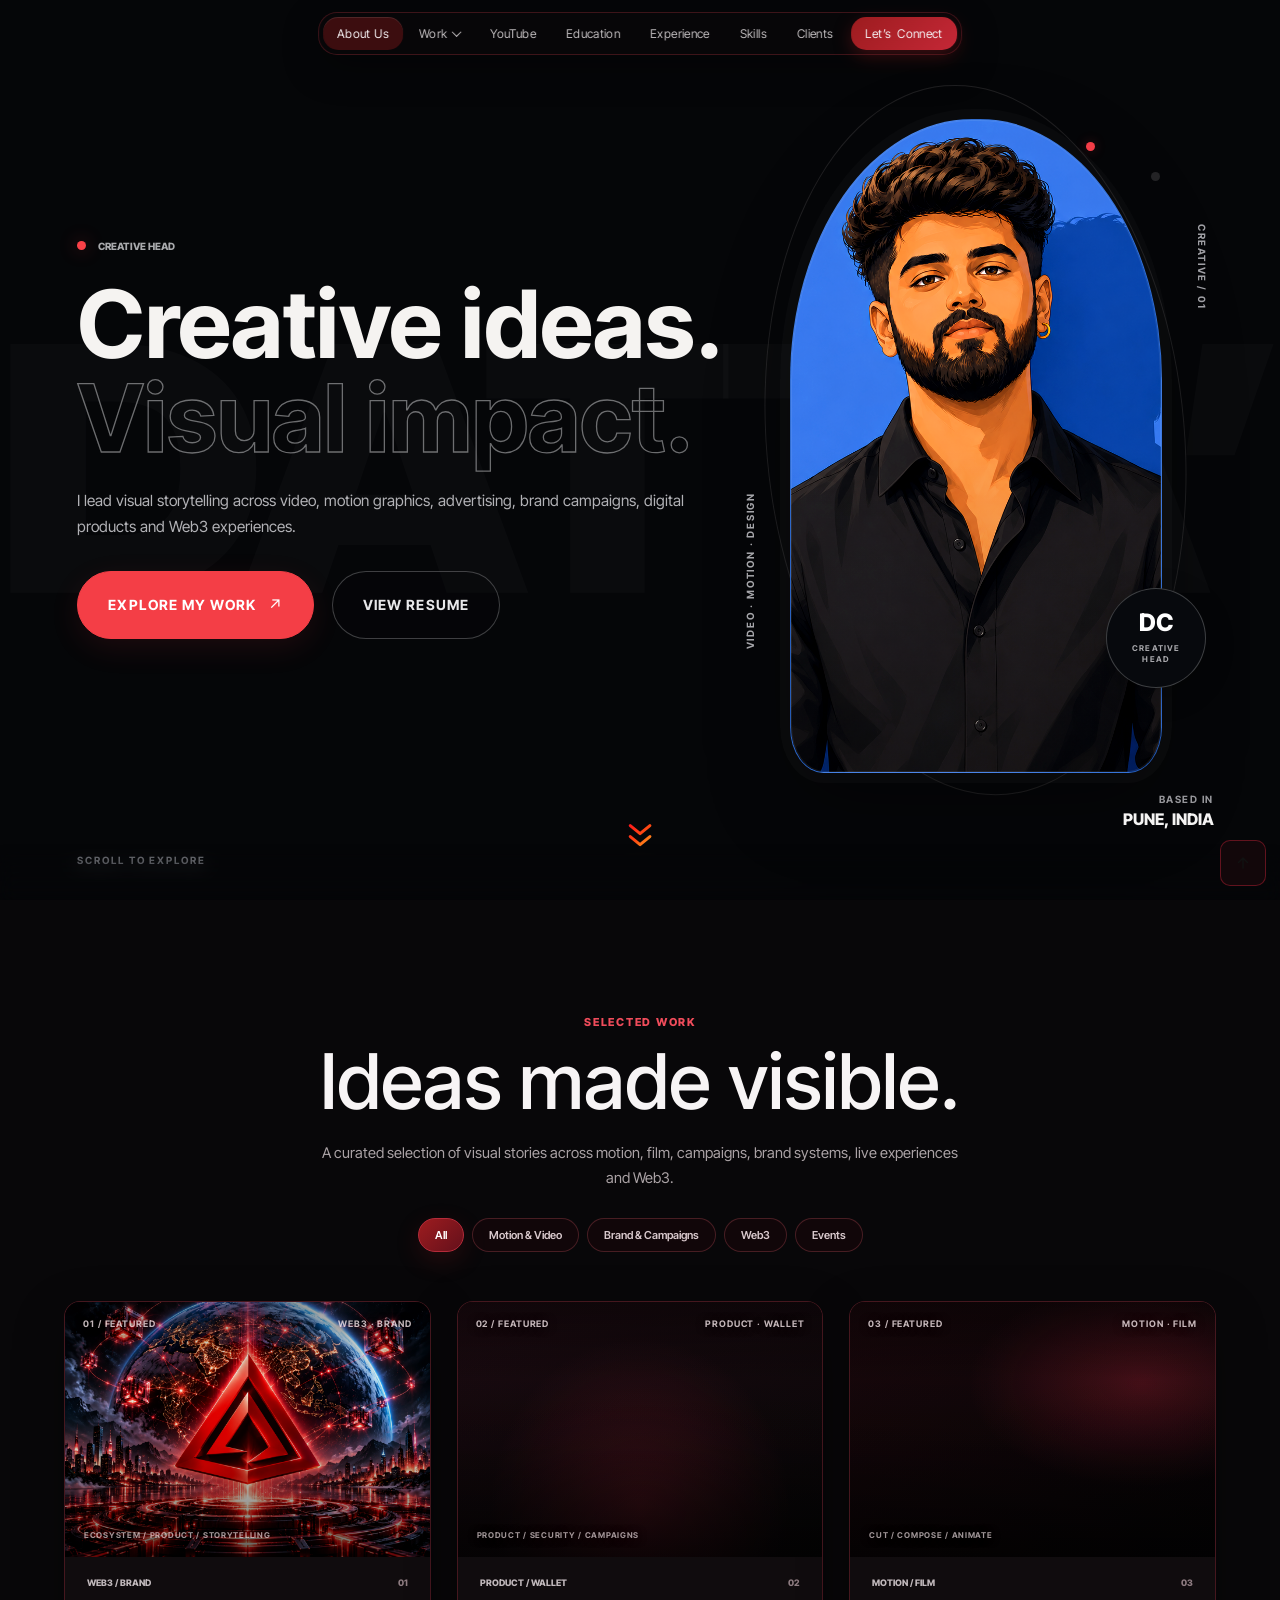
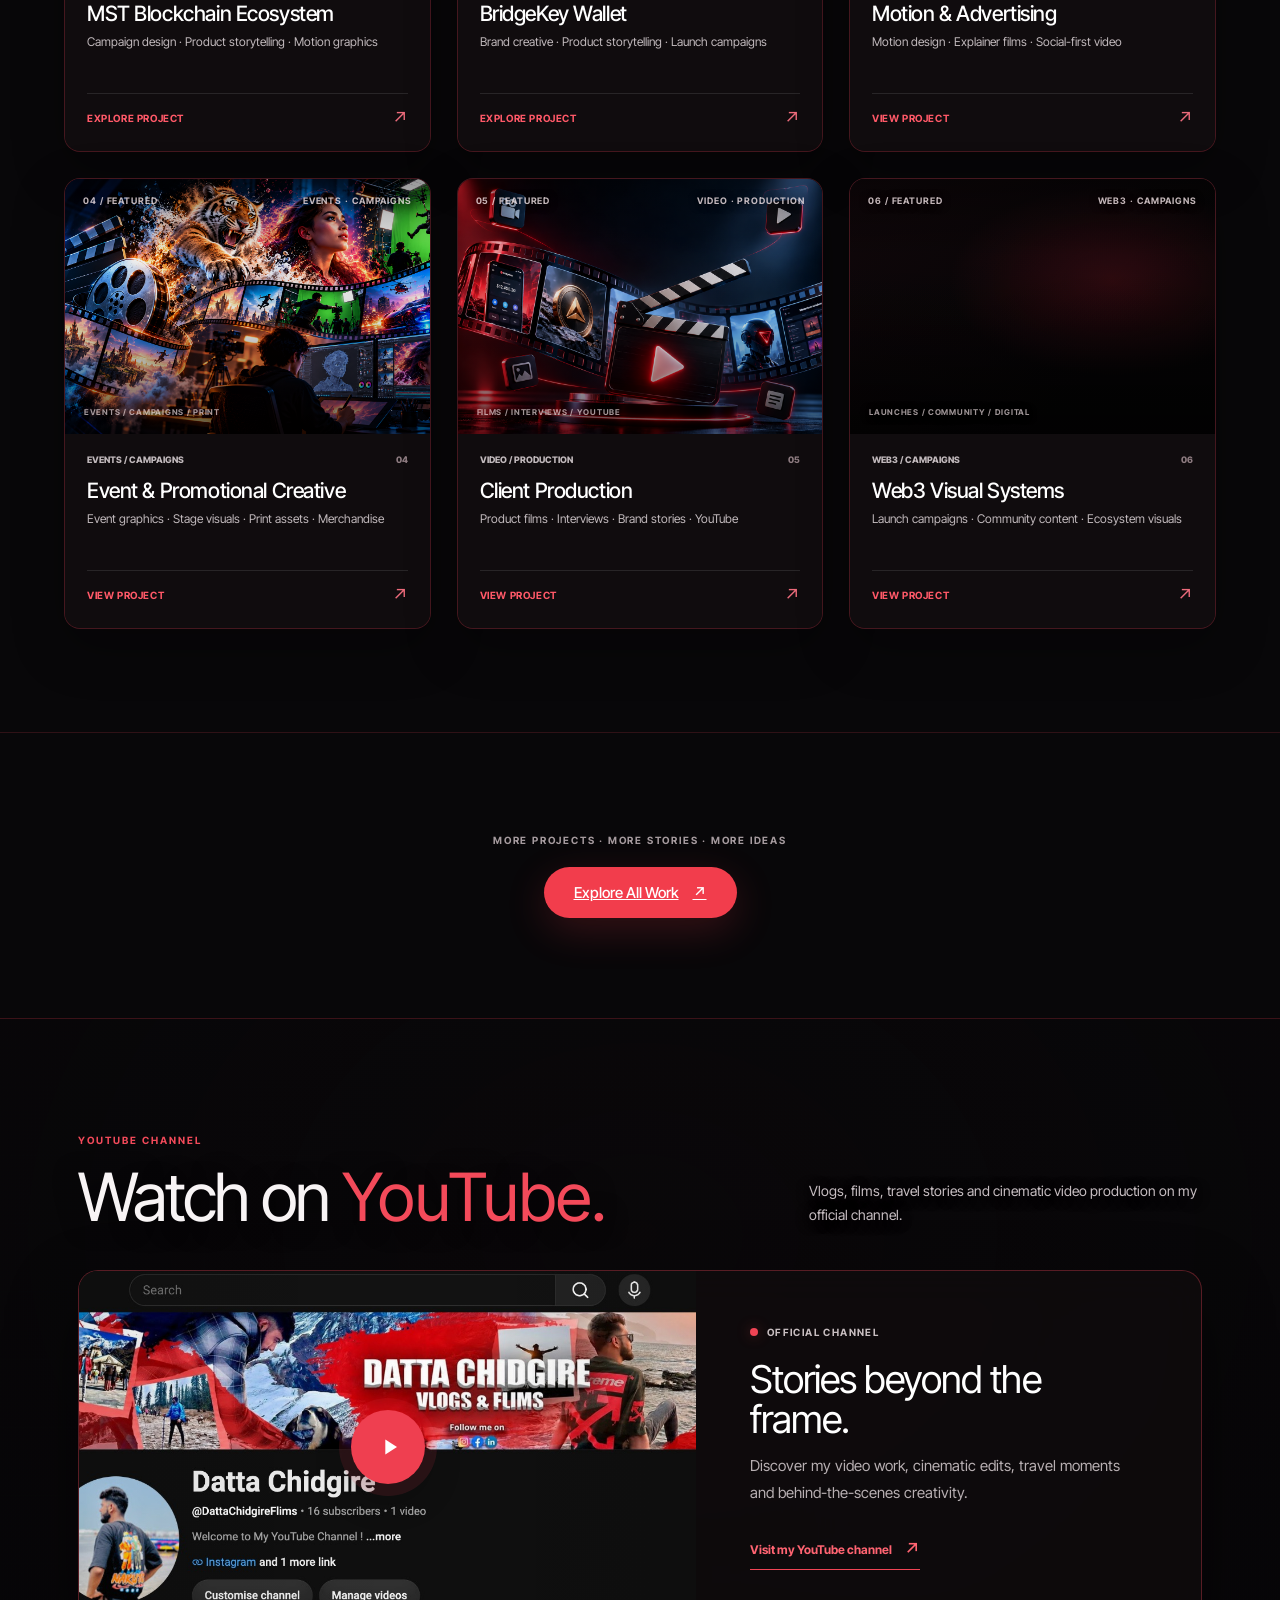
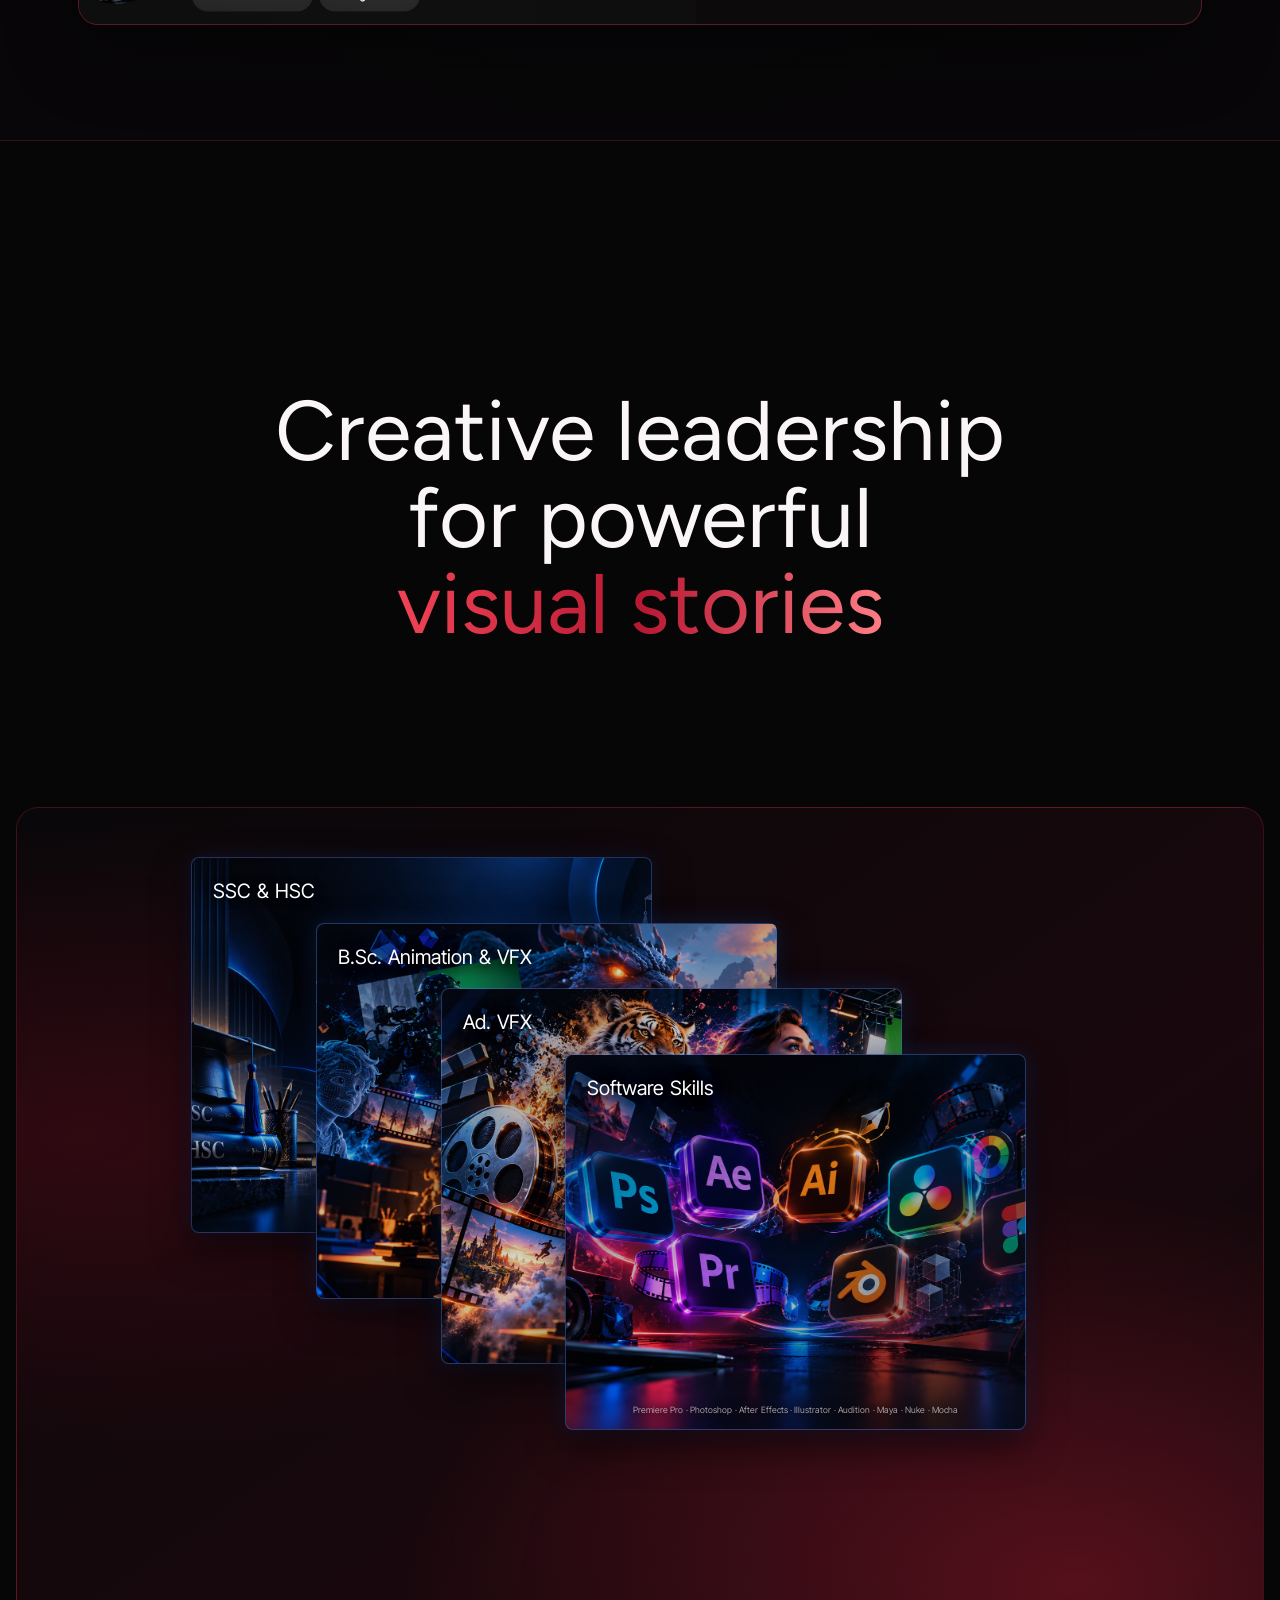
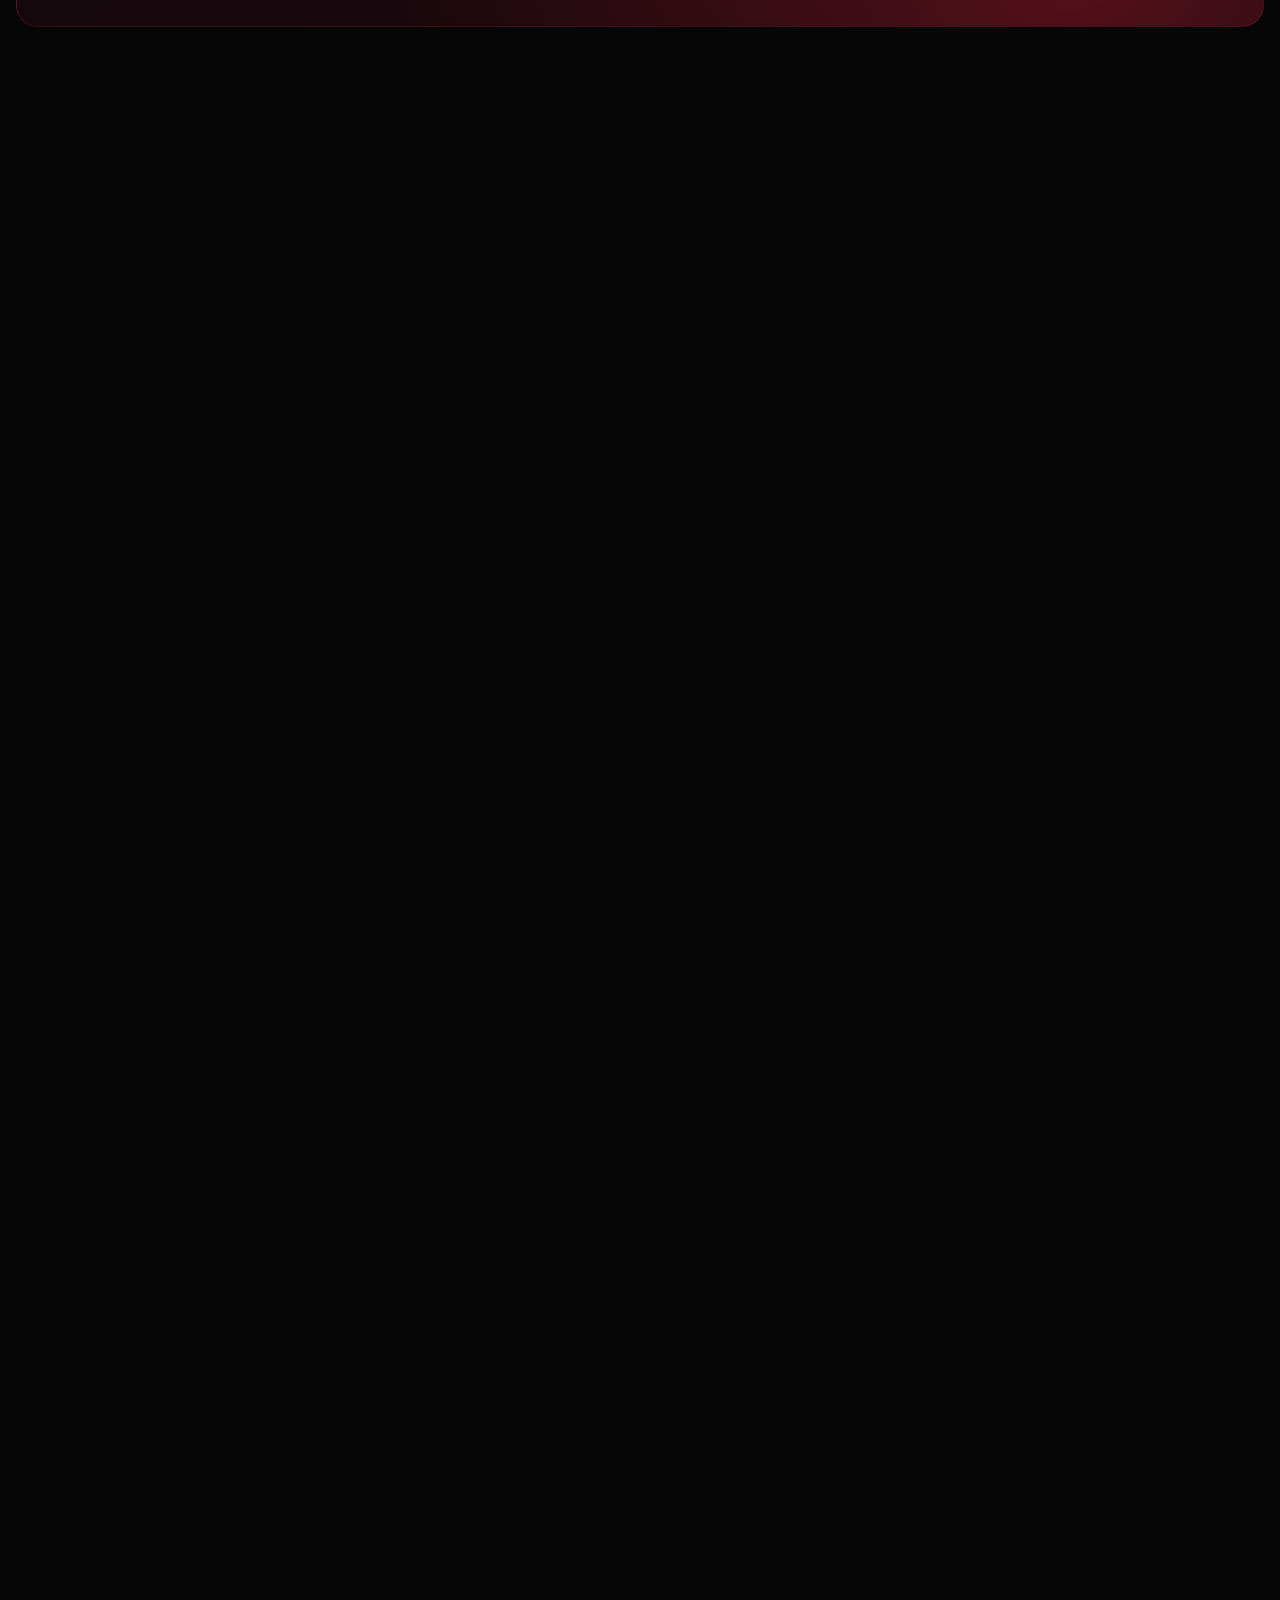
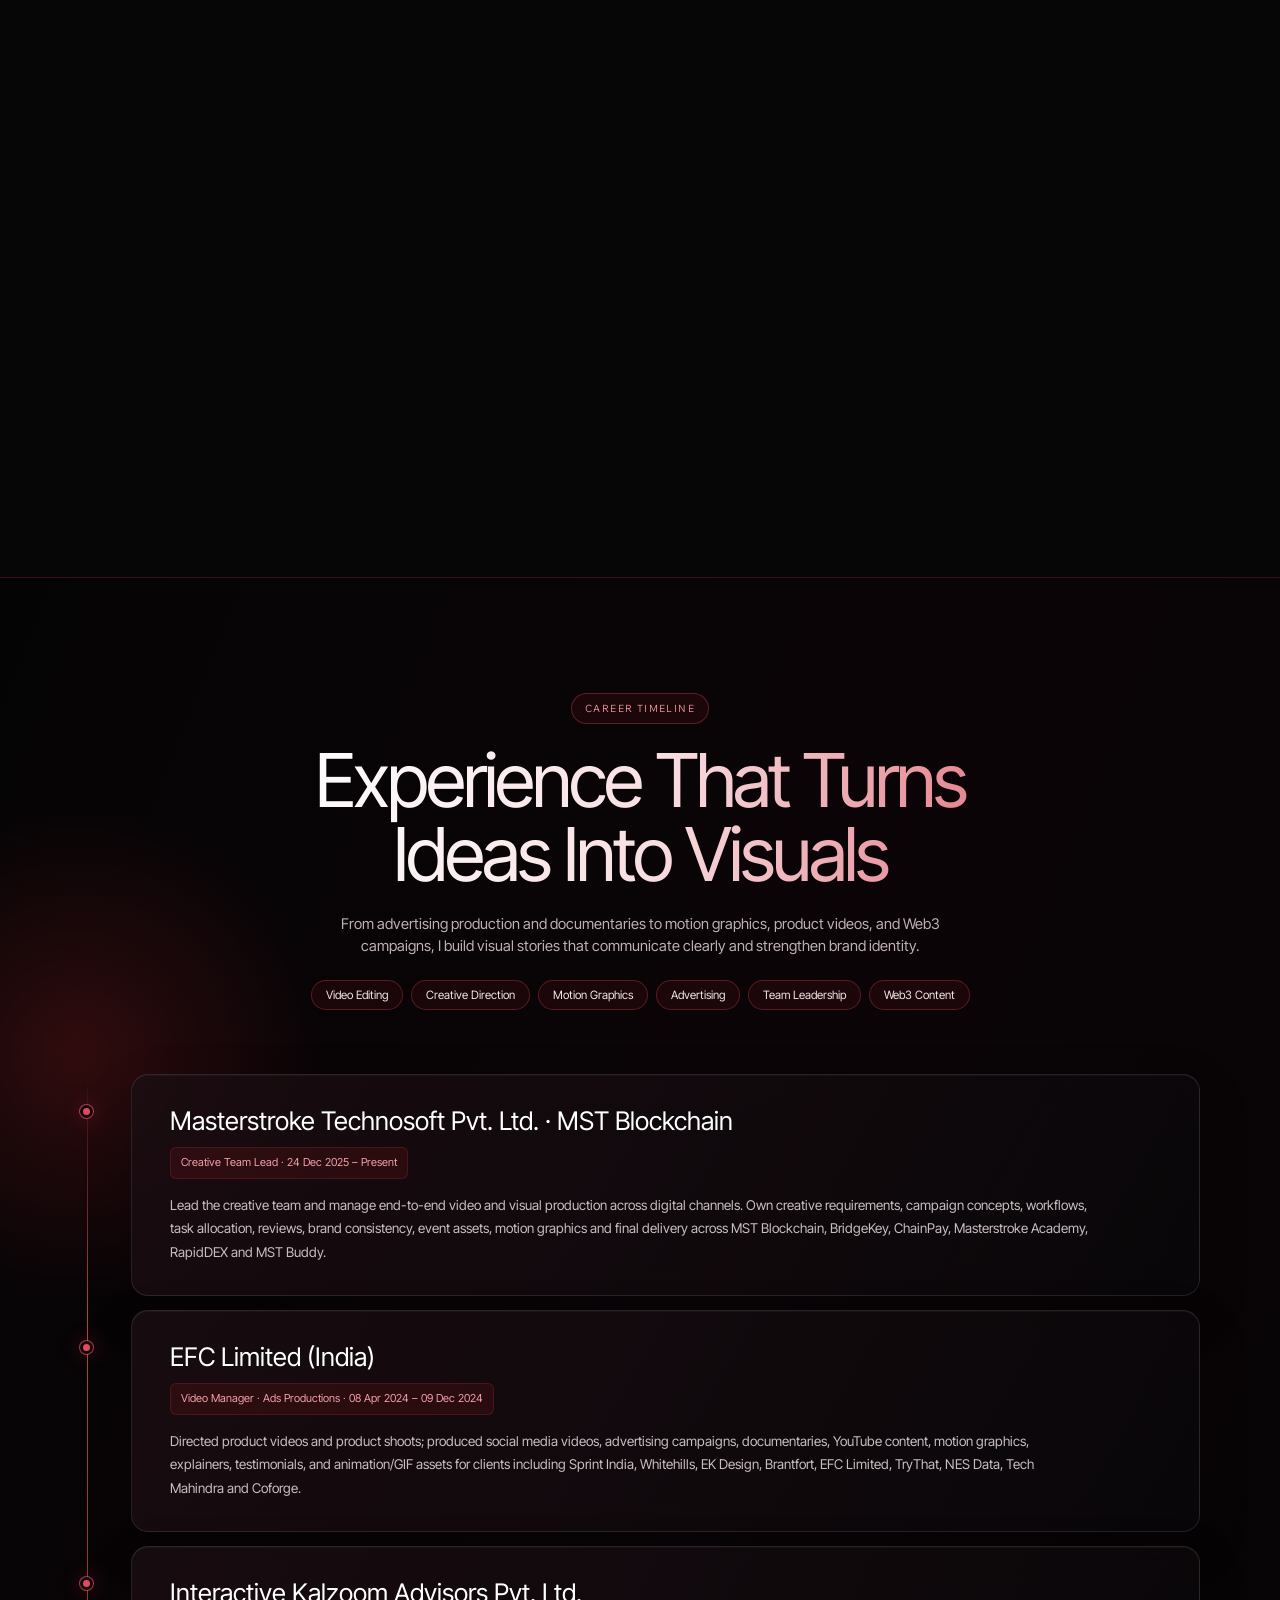
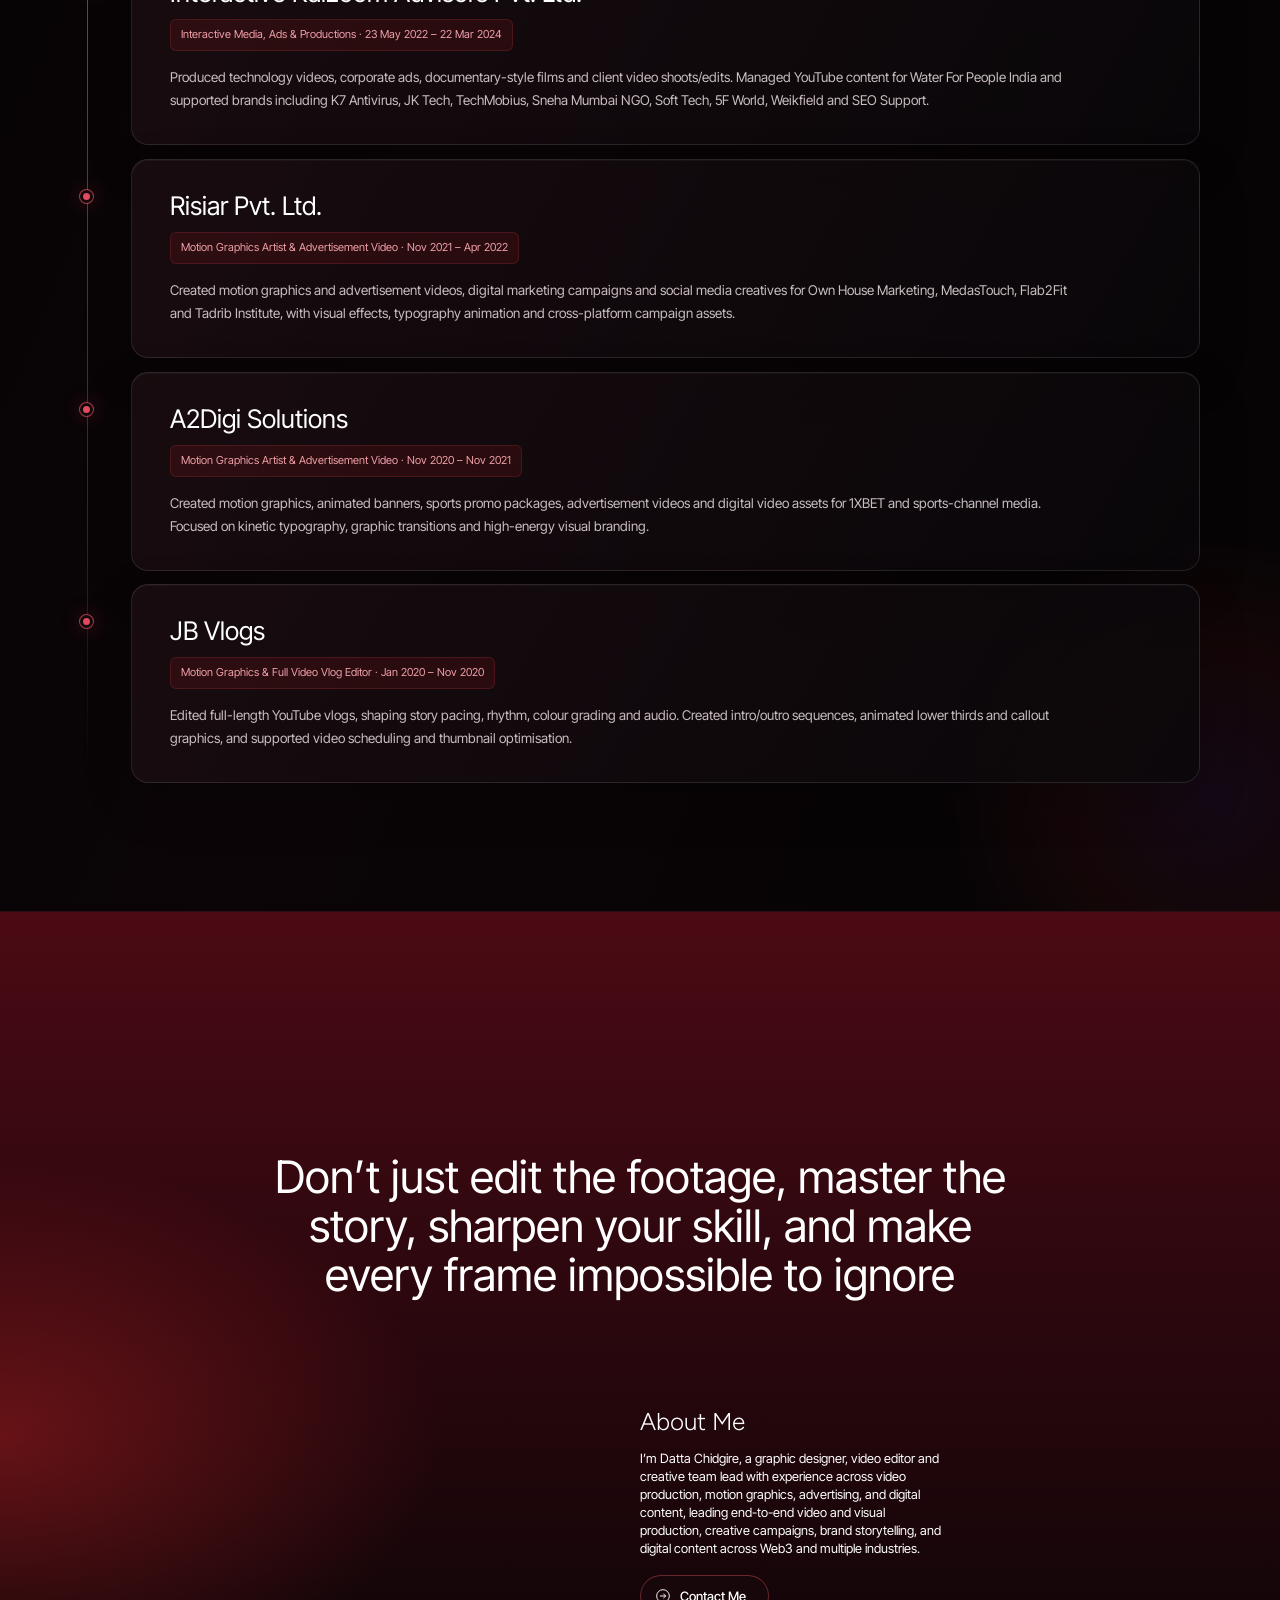
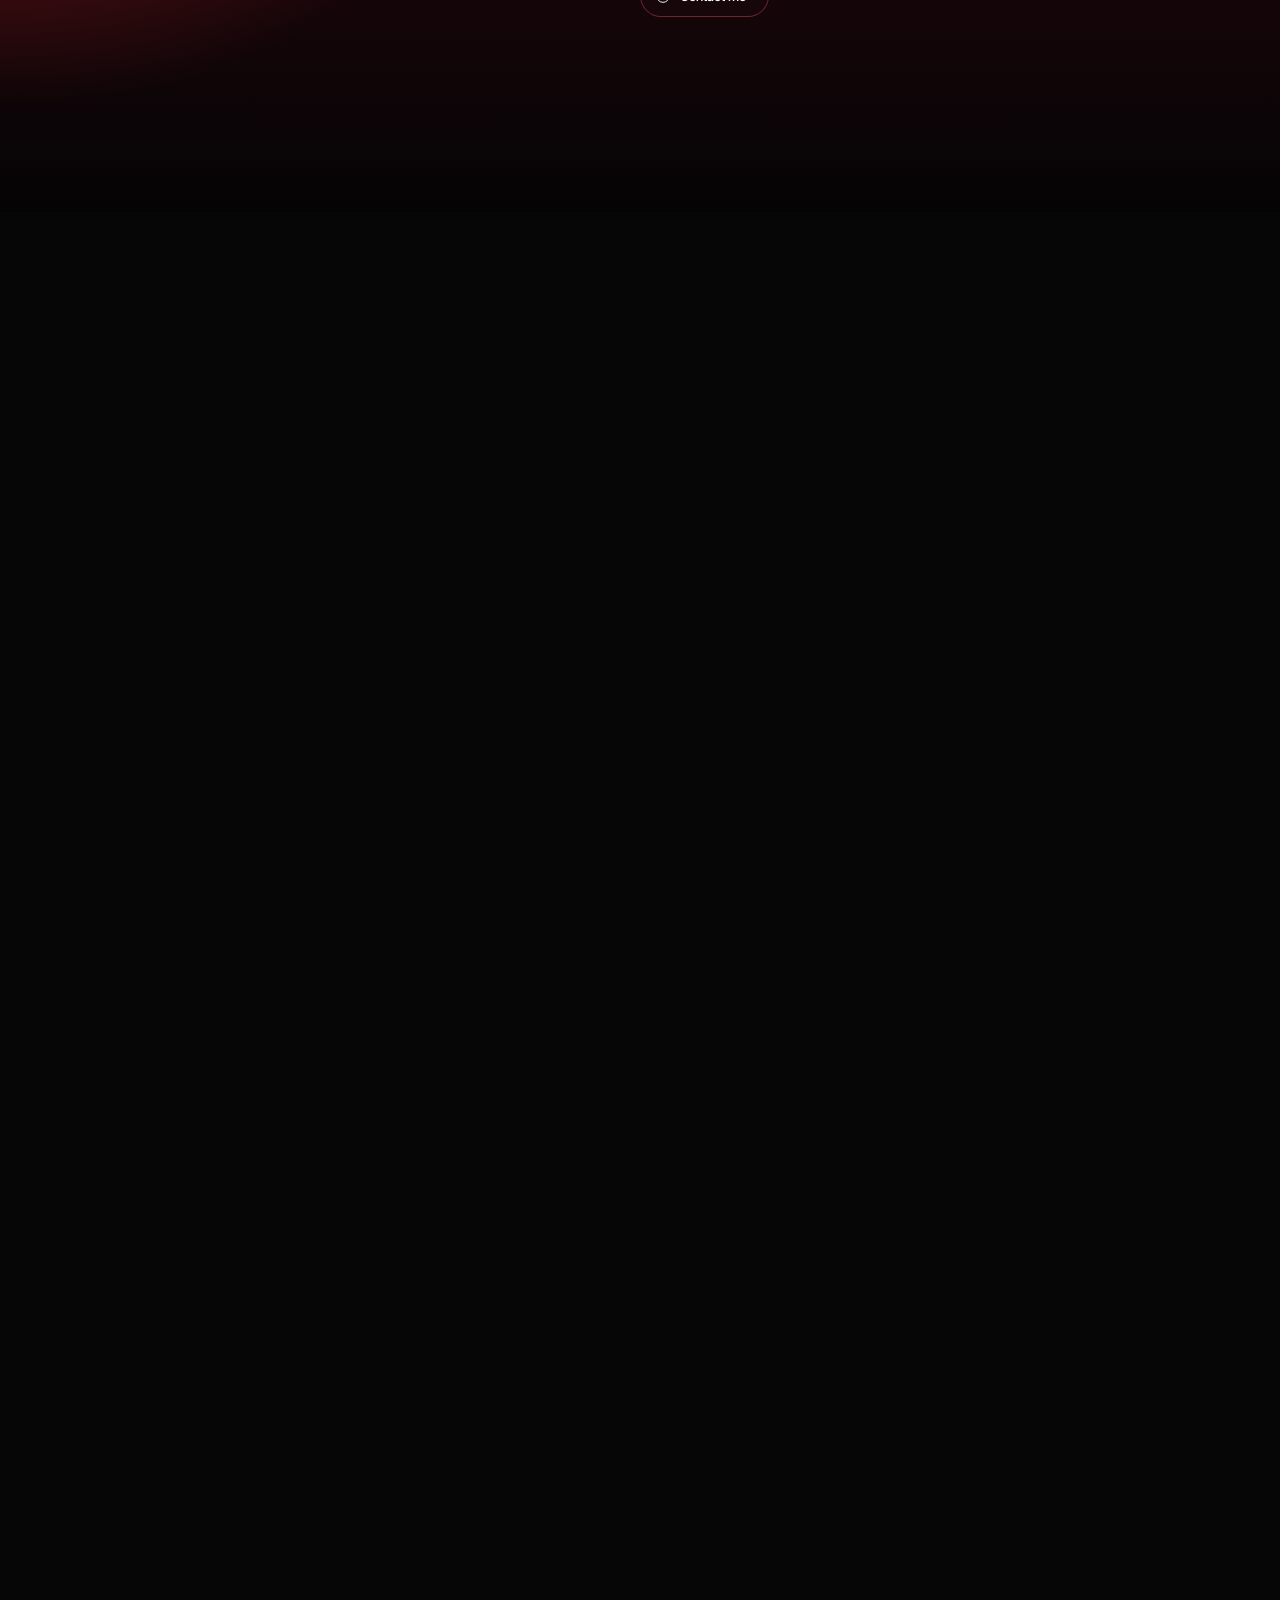
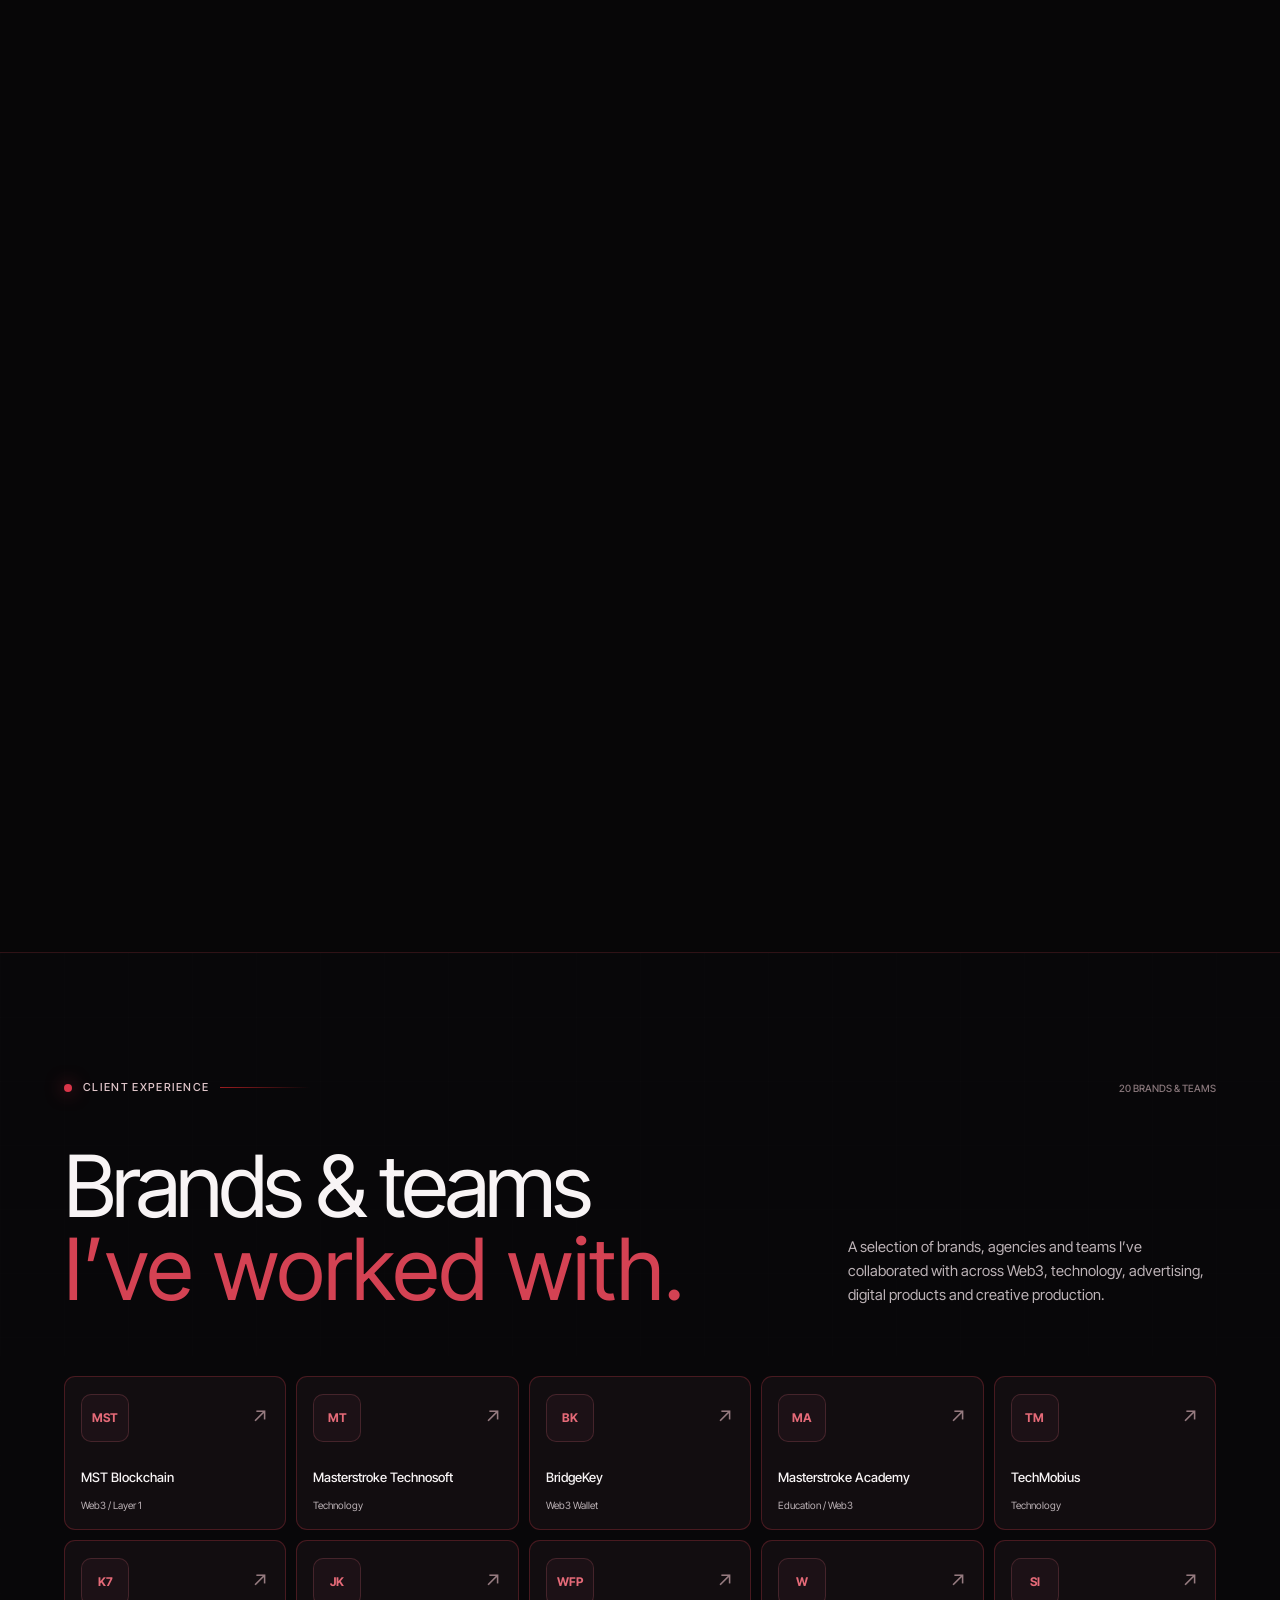
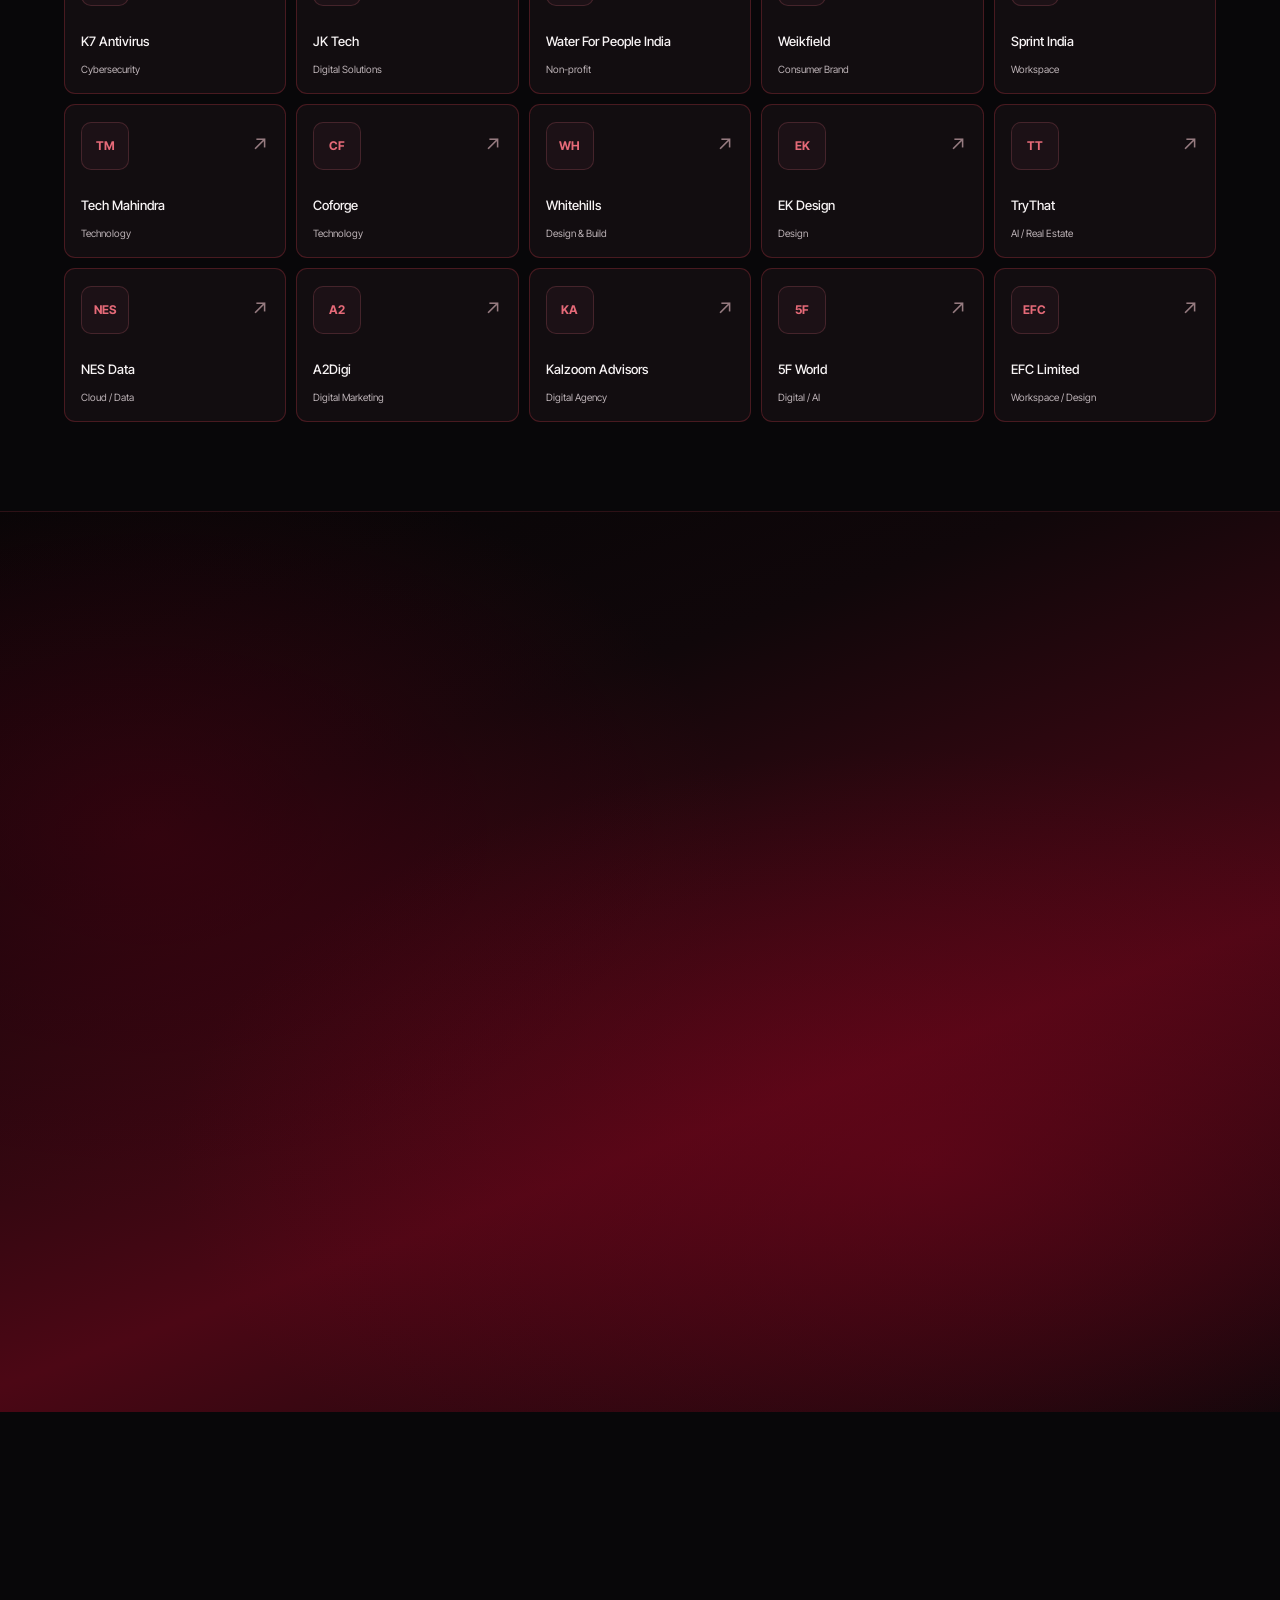
==== commit 871aa4e3: "Fix hero portrait path and restore complete asset directories" ====
--- a/index.html
+++ b/index.html
@@ -7736,13 +7736,14 @@
               <a class="hero-action hero-action-primary" href="#works" data-go="#works">Explore my work <span
                   aria-hidden="true">↗</span></a>
               <a class="hero-action hero-action-secondary"
-                href="https://www.dattachidgire.com/assets/Datta%20Chidgire%20Resume%202026.pdf" target="_blank"
+                href="asstes/Datta%20Chidgire%20Resume%202026.pdf" target="_blank"
                 rel="noopener noreferrer">View resume</a>
             </div>
           </div>
           <div class="hero-portrait-orbit" aria-label="Datta Chidgire, Creative Head, based in Pune, India">
             <figure class="hero-portrait-wrap">
-              <img class="hero-portrait" src="https://www.dattachidgire.com/assets/datta-creative-portrait.png"
+              <img class="hero-portrait" src="asstes/datta-creative-portrait.png"
+                onerror="this.onerror=null; this.src='assets/datta-creative-portrait.png';"
                 alt="Illustrated portrait of Datta Chidgire" fetchpriority="high" decoding="async"
                 referrerpolicy="no-referrer">
               <span class="hero-portrait-shade" aria-hidden="true"></span>
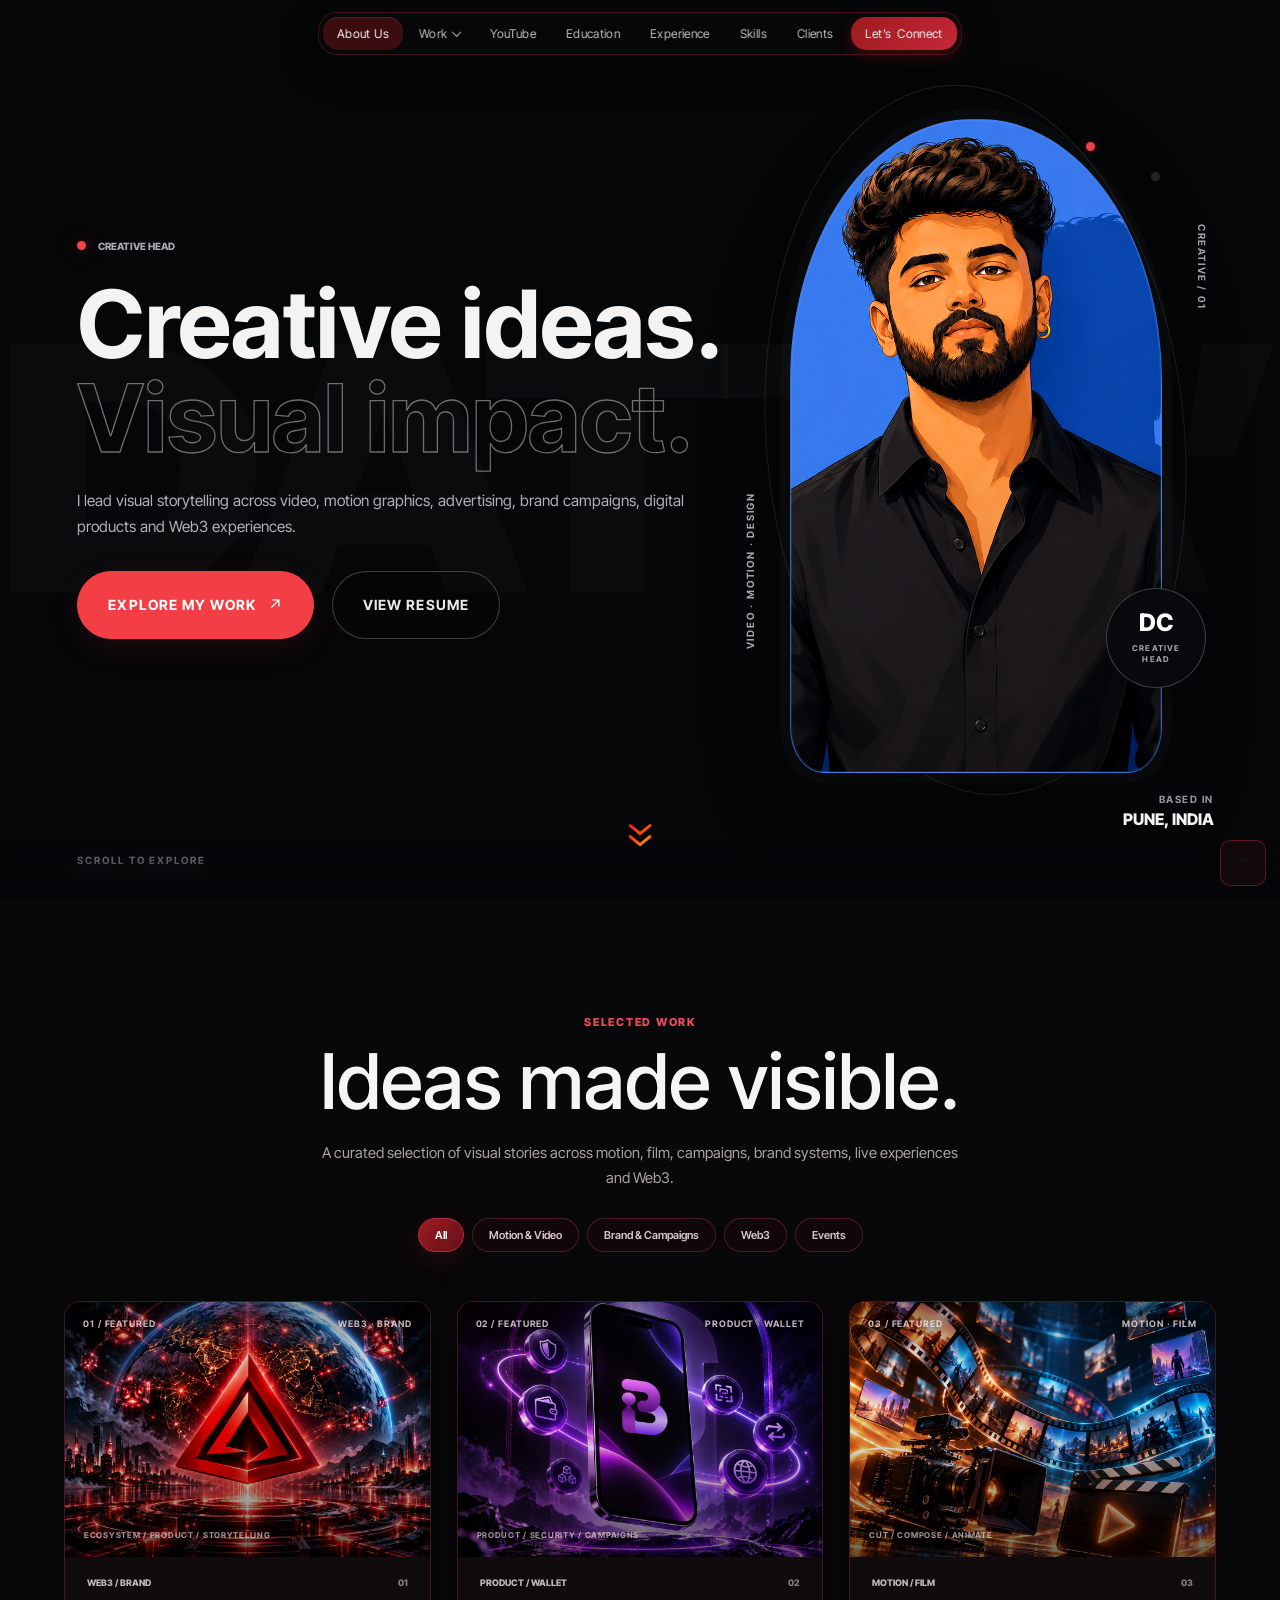
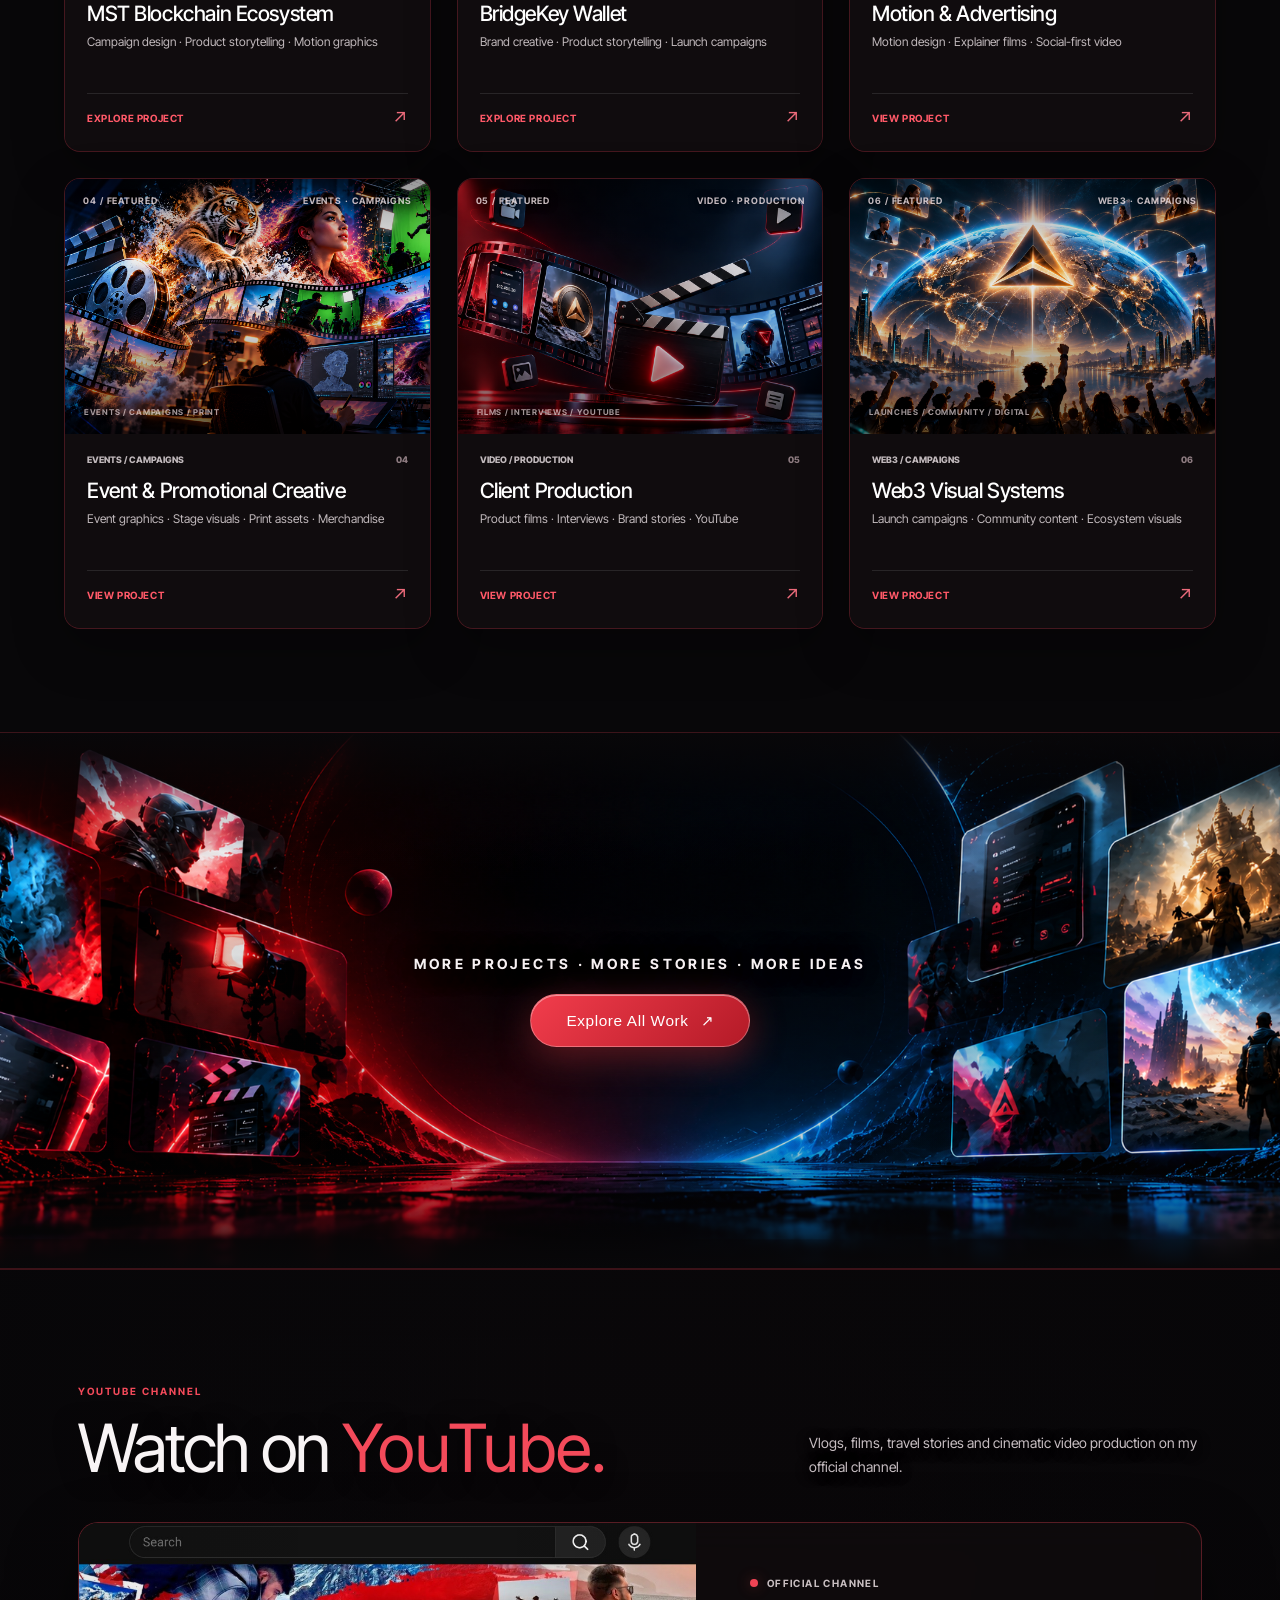
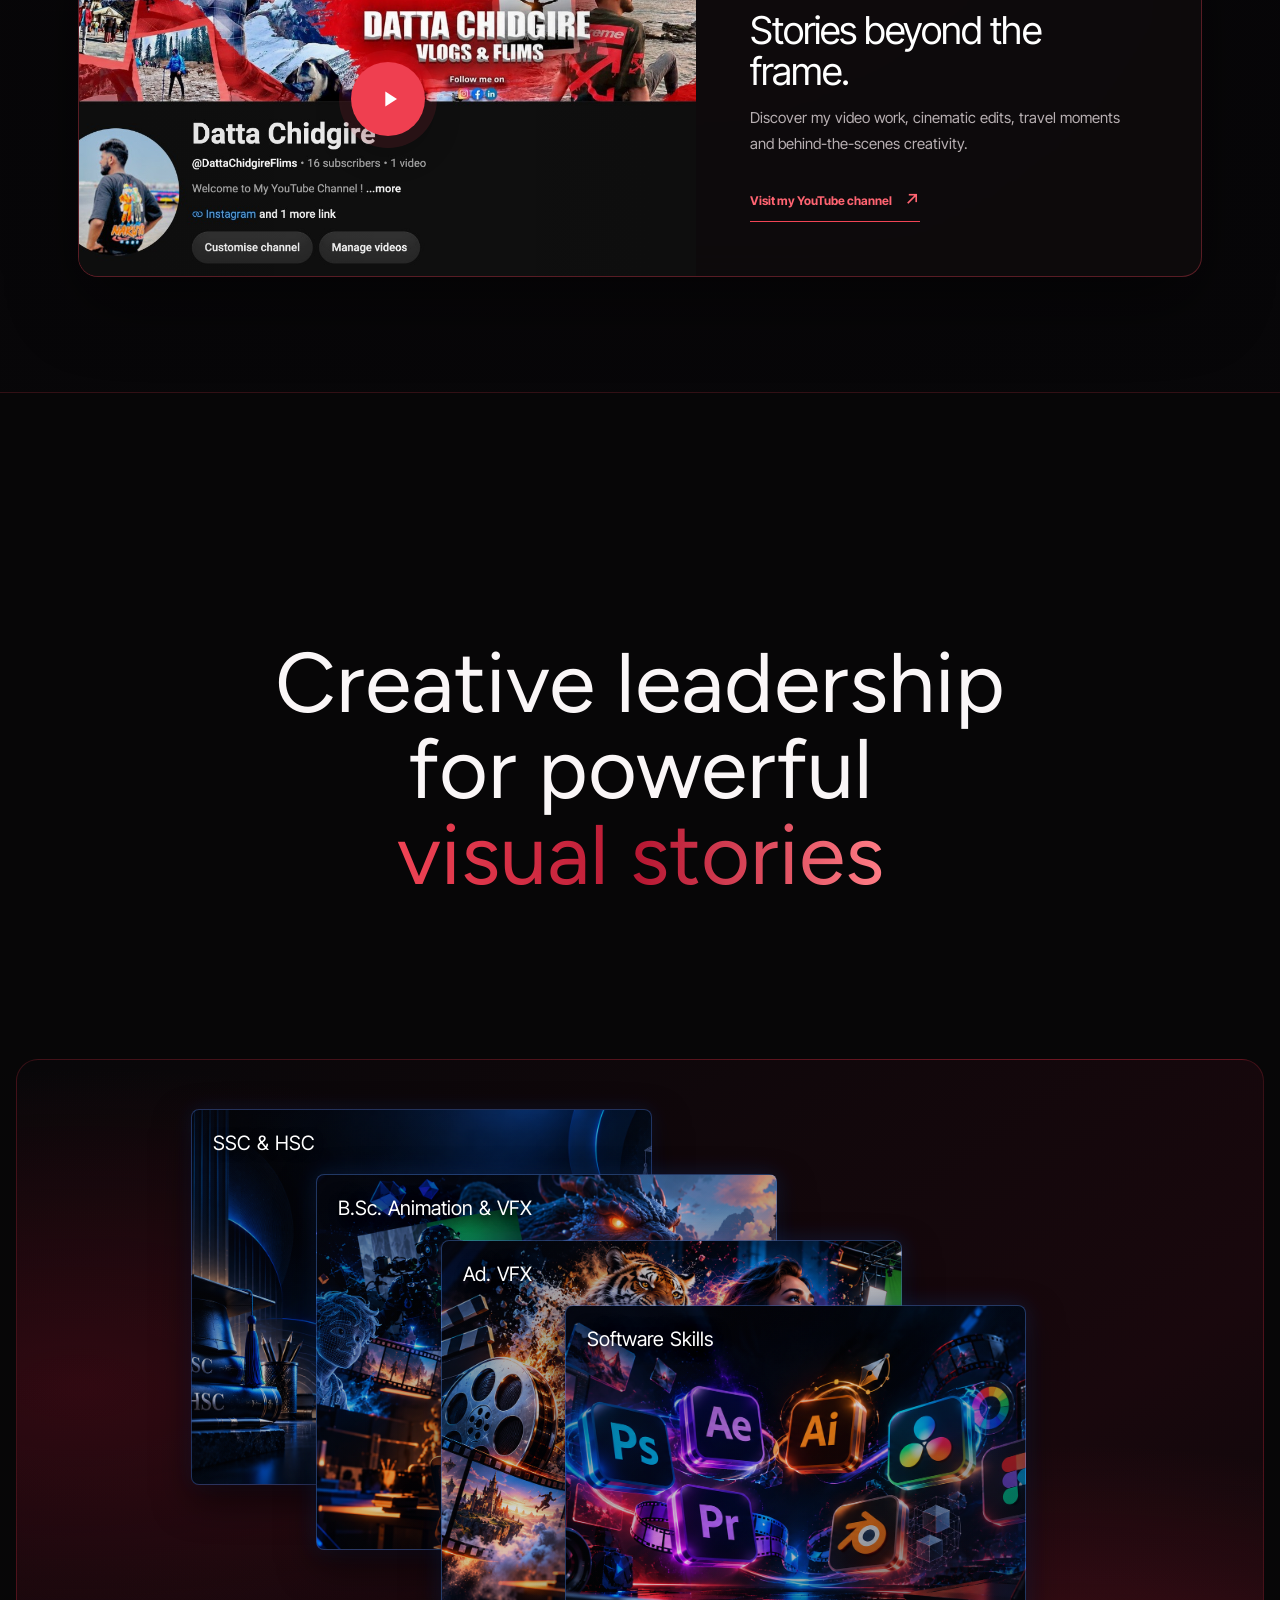
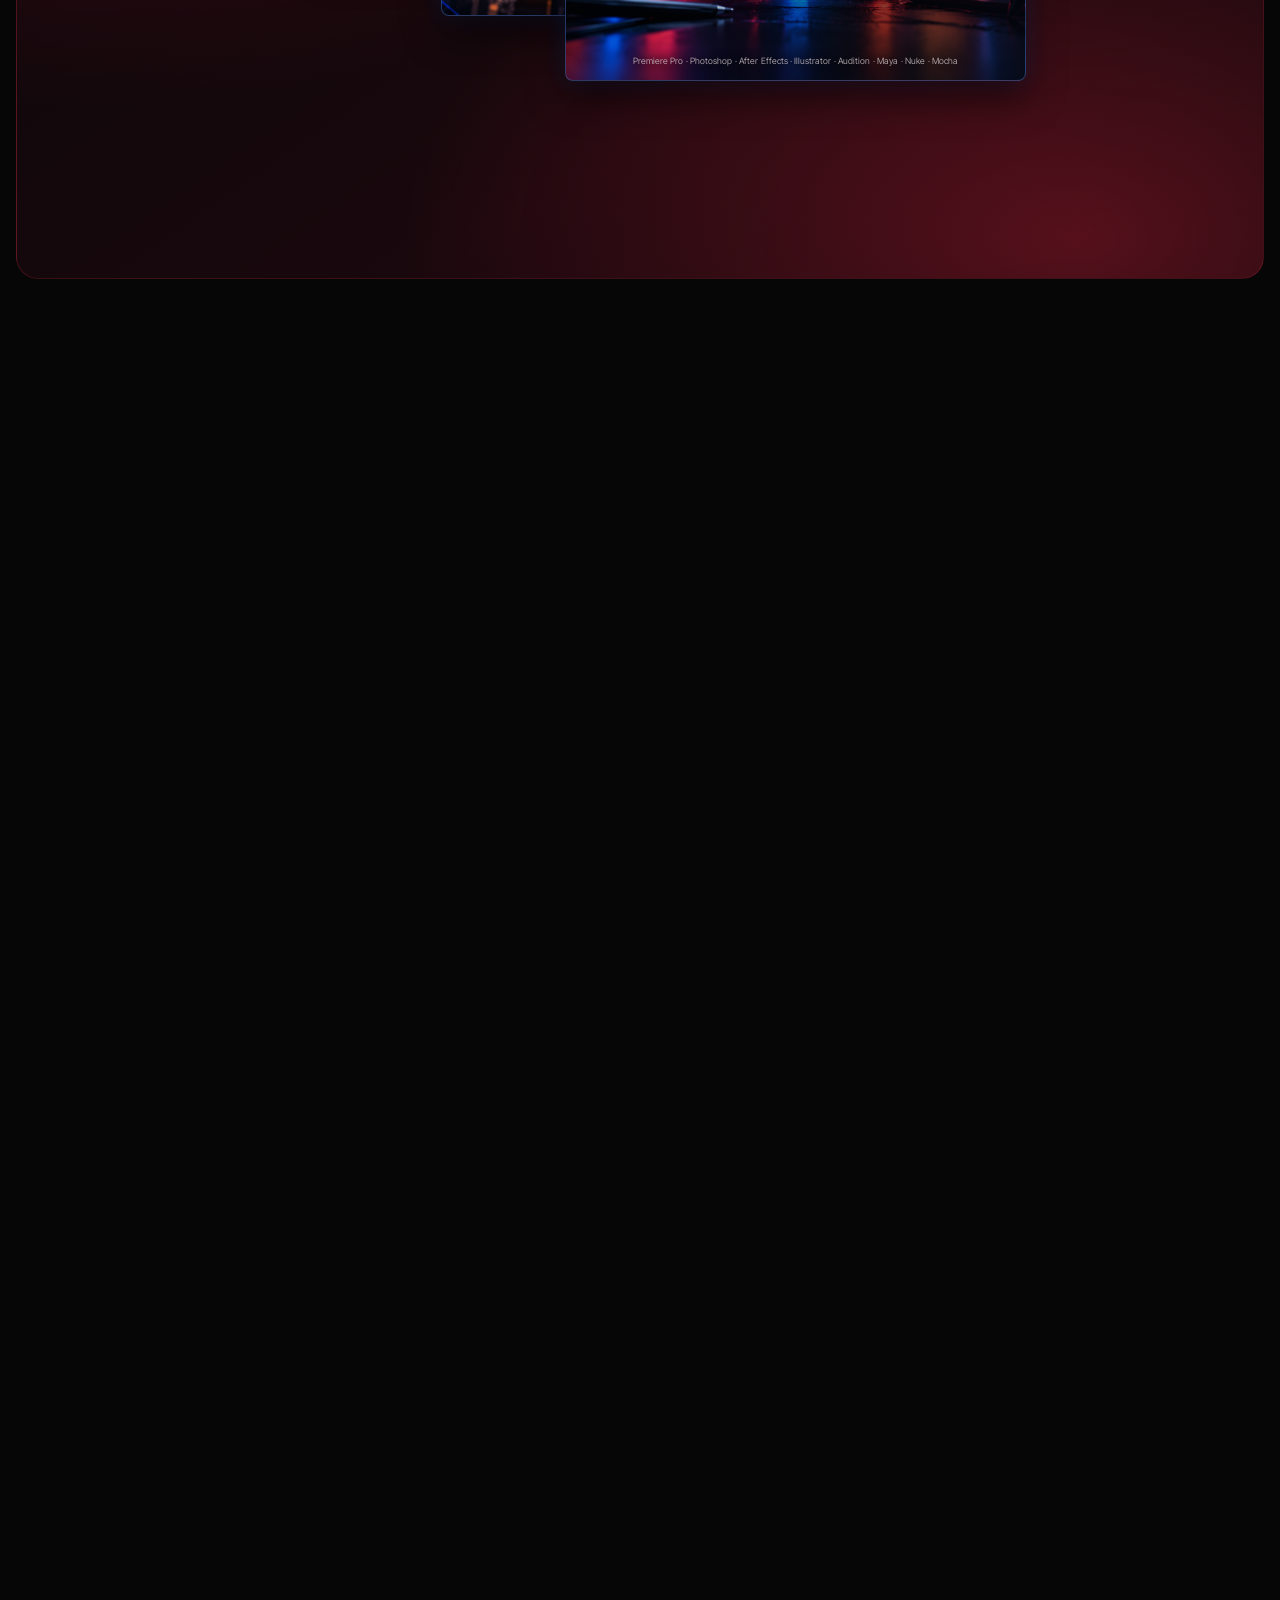
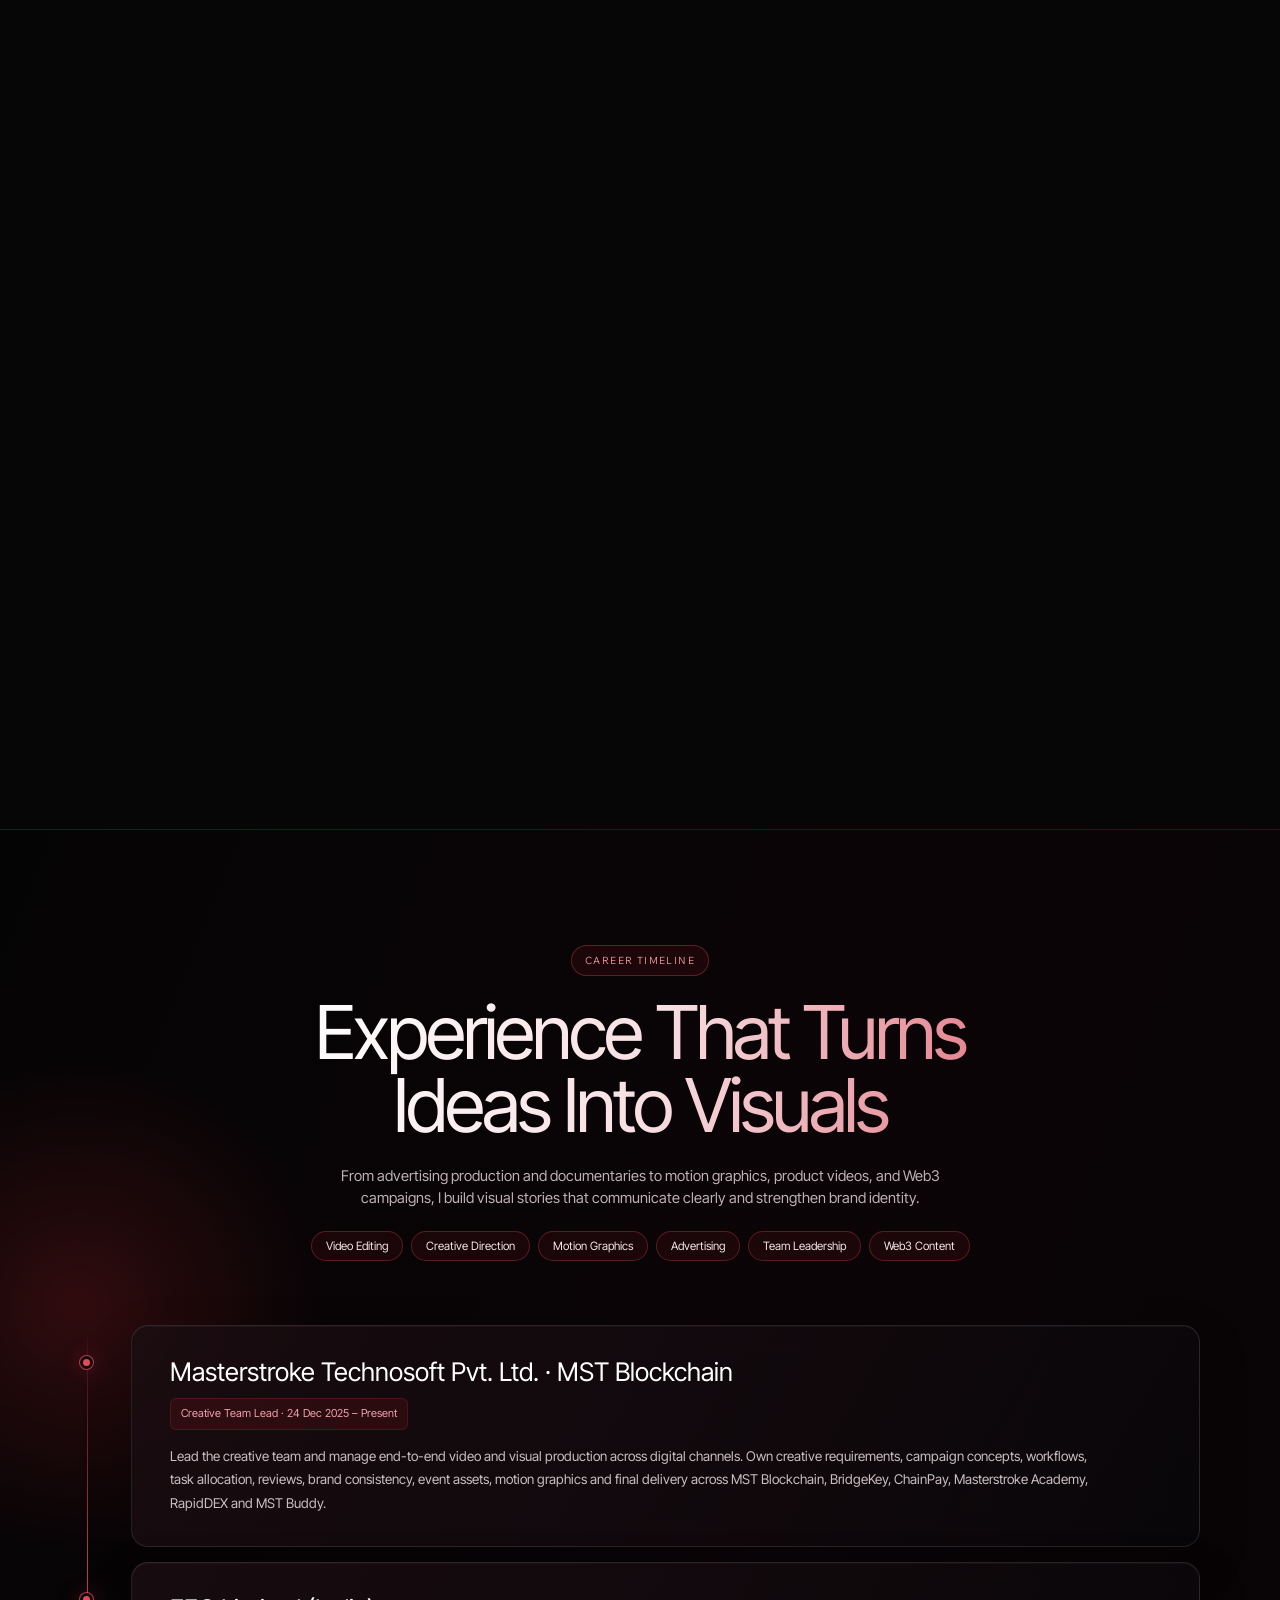
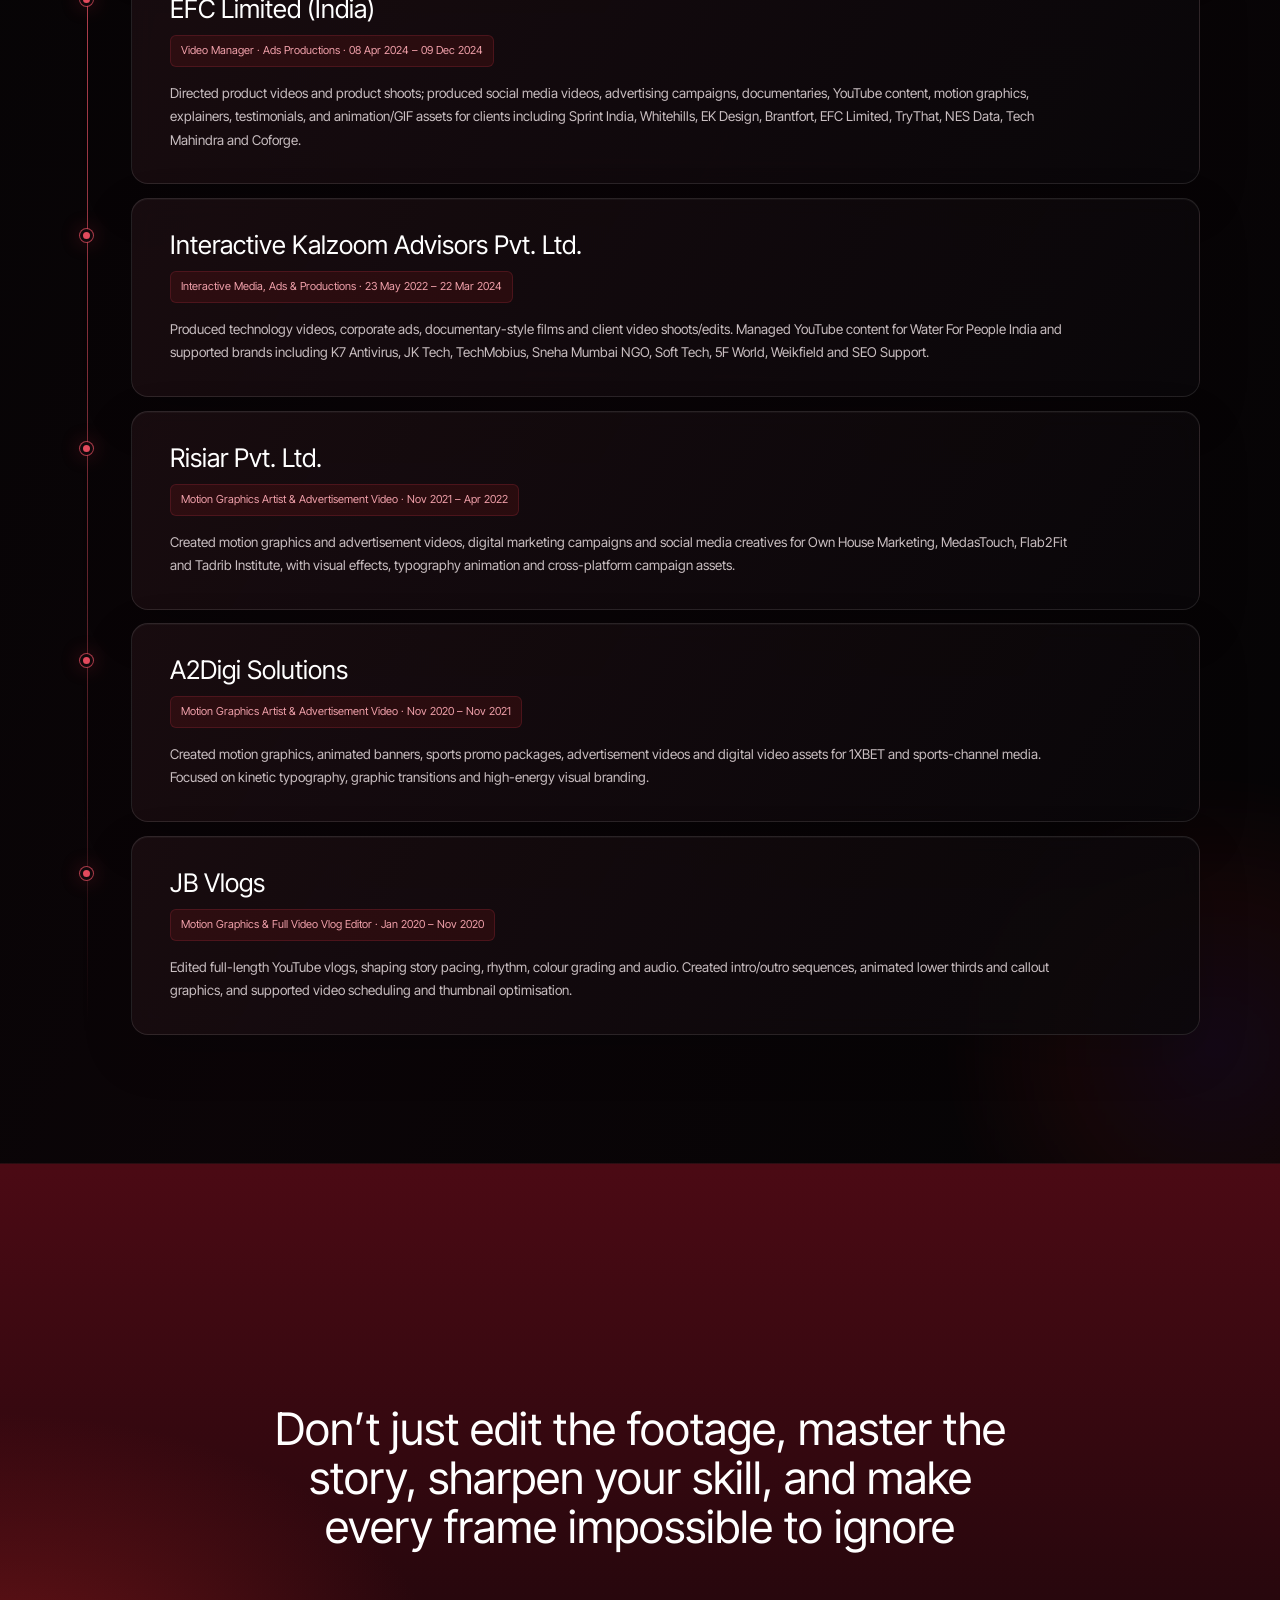
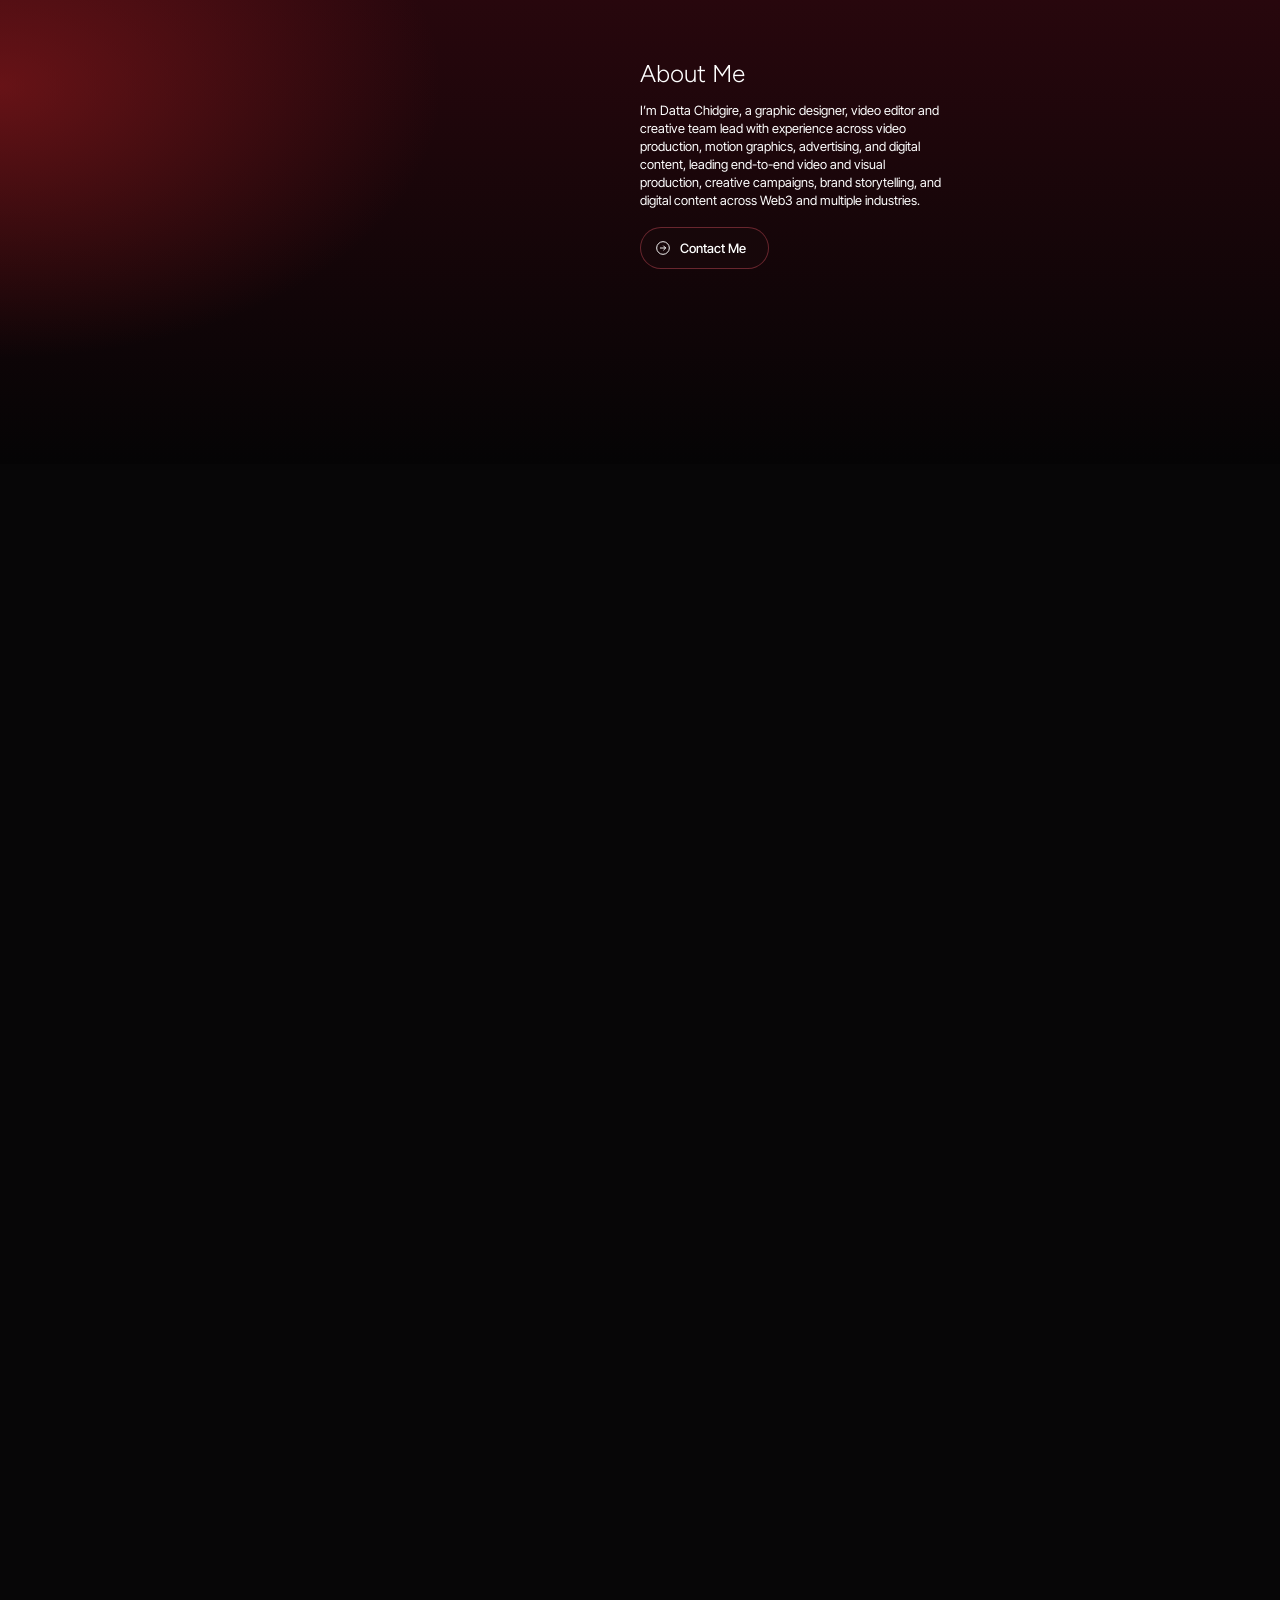
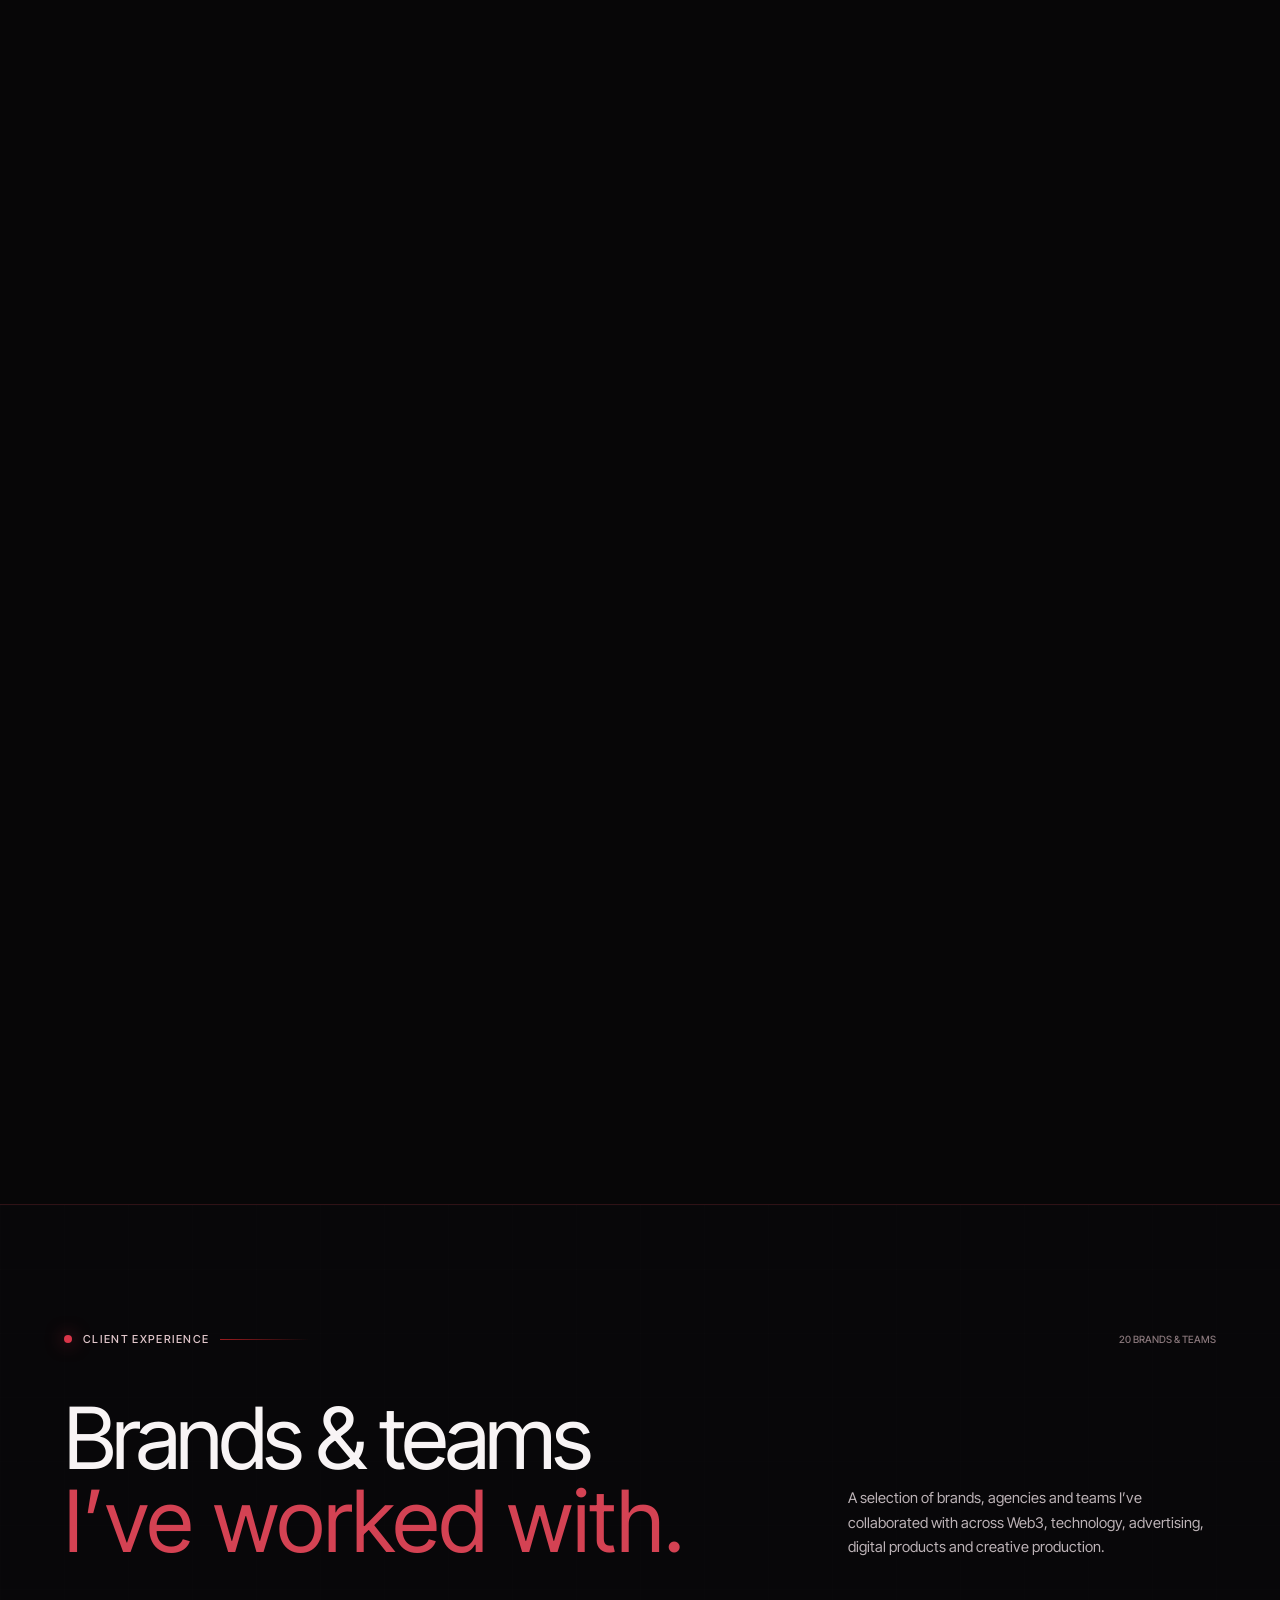
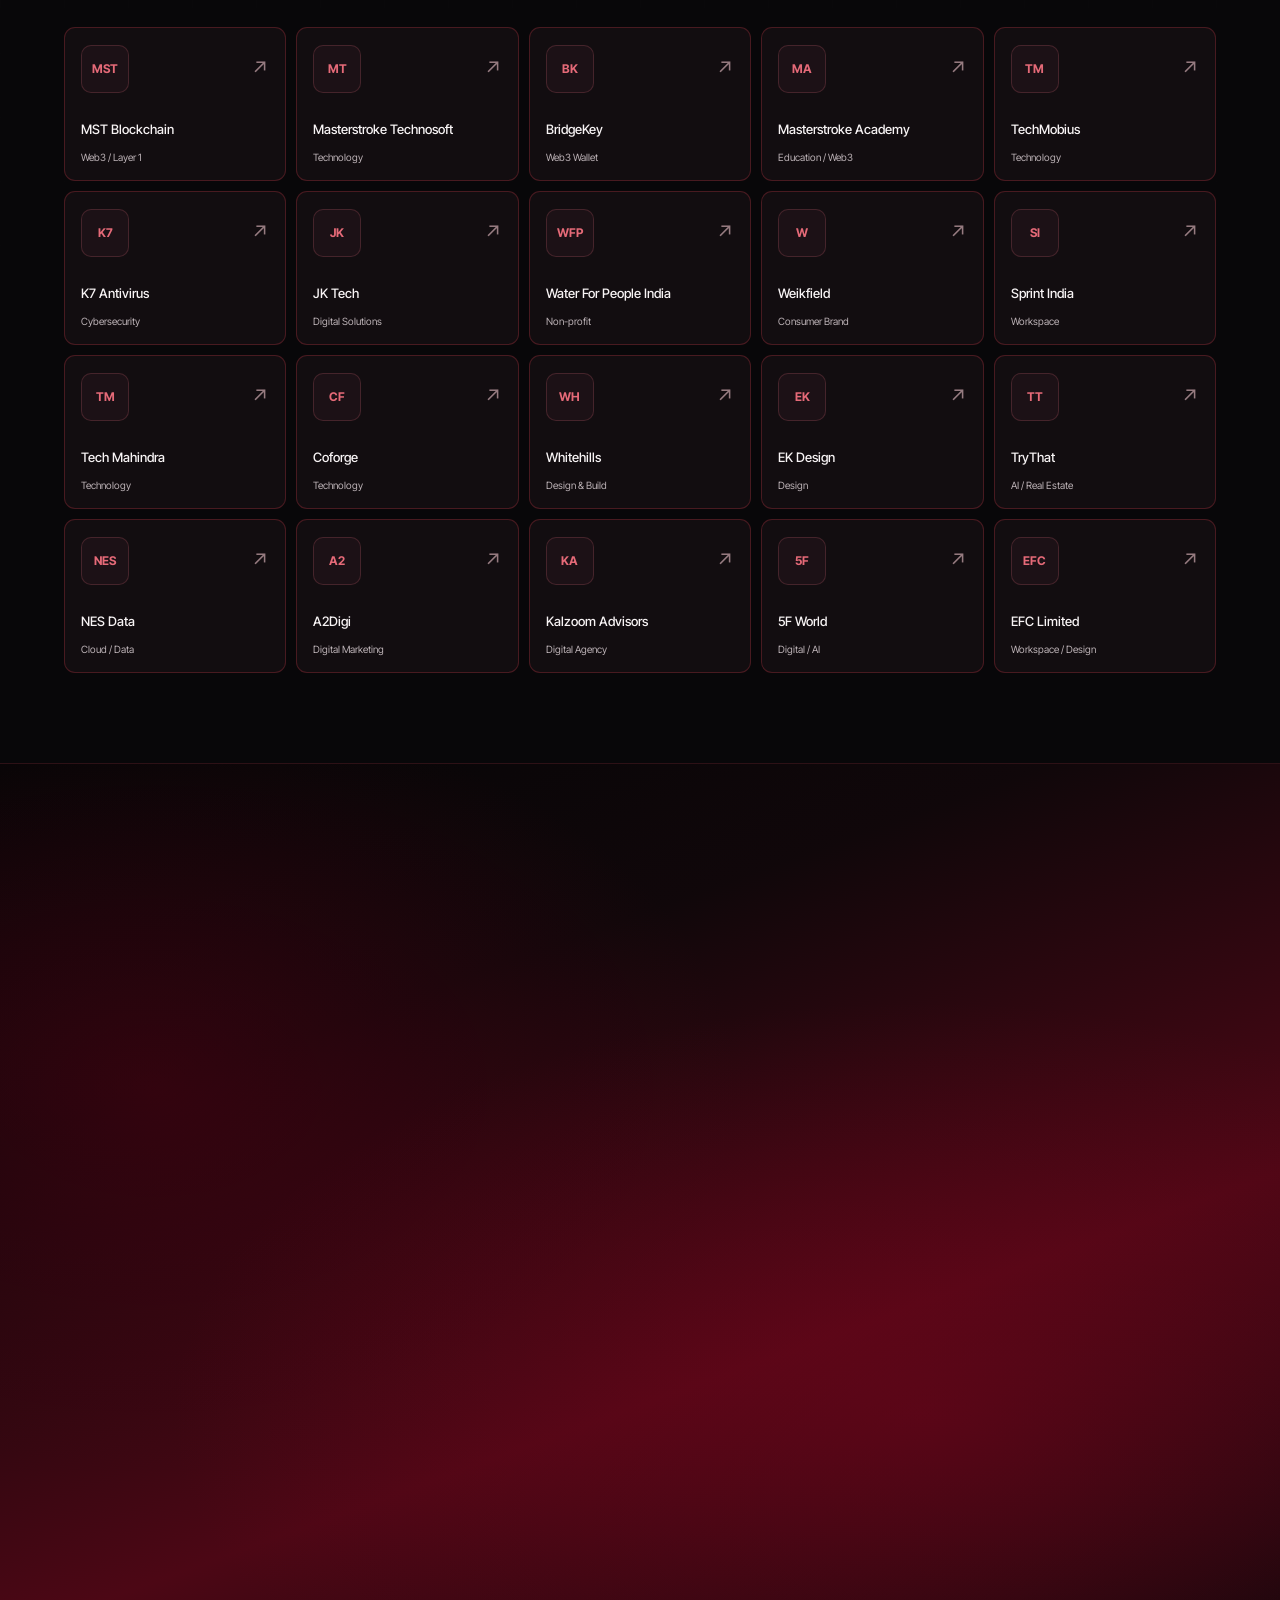
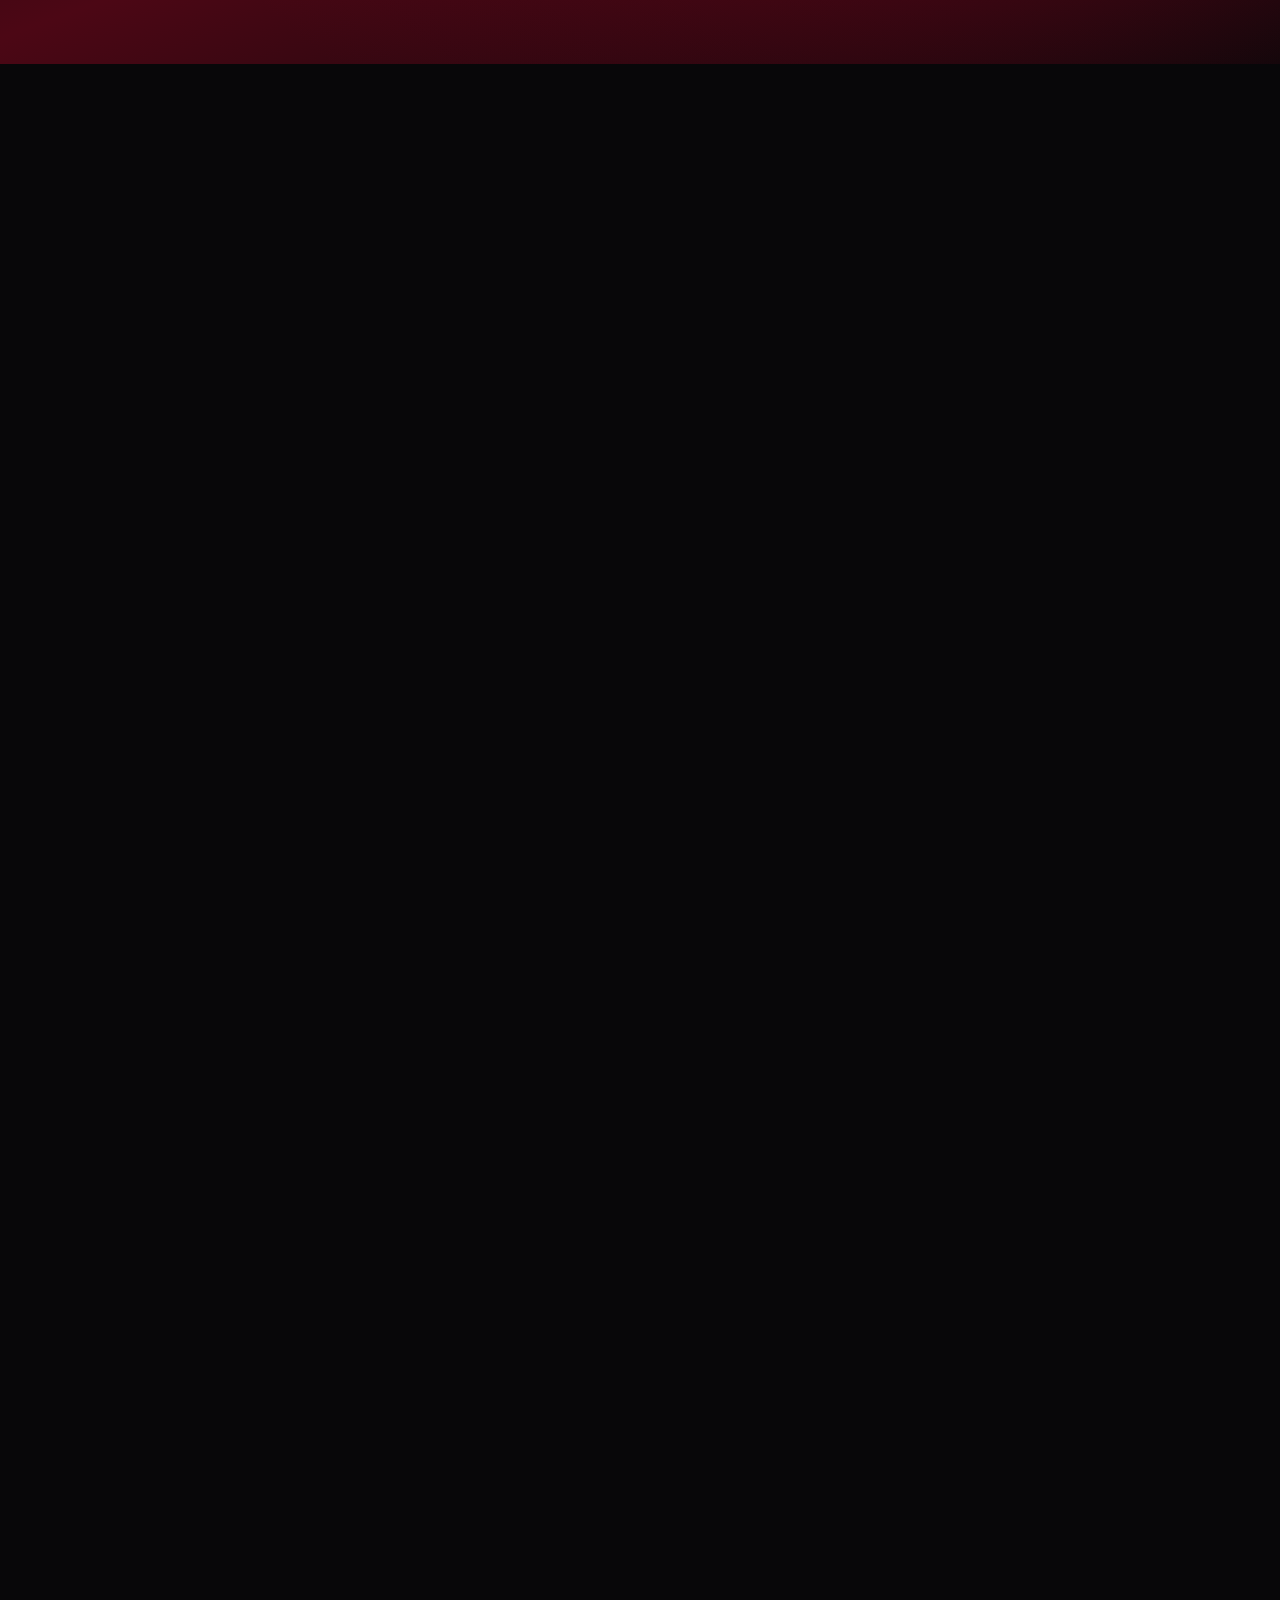
==== commit 2a048e42: "Update background visuals: add explore work section graphic and hero background video to YouTube sec" ====
--- a/index.html
+++ b/index.html
@@ -6418,39 +6418,104 @@
     }
 
     .after {
-      min-height: 220px;
-      padding: clamp(52px, 8vw, 100px) 20px !important;
-      display: flex;
-      flex-direction: column;
-      align-items: center;
-      justify-content: center;
-      gap: 20px;
-      border-top: 1px solid rgba(244, 69, 88, .16);
+      position: relative !important;
+      isolation: isolate !important;
+      overflow: hidden !important;
+      min-height: clamp(380px, 42vw, 640px) !important;
+      padding: clamp(60px, 7vw, 110px) 24px !important;
+      display: flex !important;
+      flex-direction: column !important;
+      align-items: center !important;
+      justify-content: center !important;
+      gap: 20px !important;
+      background-color: #080709 !important;
+      background-image: 
+        linear-gradient(180deg, 
+          #080709 0%, 
+          rgba(8, 7, 9, 0.22) 12%, 
+          rgba(8, 7, 9, 0) 26%, 
+          rgba(8, 7, 9, 0) 74%, 
+          rgba(8, 7, 9, 0.35) 88%, 
+          #080709 100%),
+        url('asstes/explore%20work%20section.png') !important;
+      background-position: center center !important;
+      background-repeat: no-repeat !important;
+      background-size: cover !important;
+      border-top: 1px solid rgba(244, 69, 88, .22) !important;
+      border-bottom: 1px solid rgba(239, 60, 78, 0.22) !important;
+    }
+
+    .after::before {
+      content: "" !important;
+      position: absolute !important;
+      inset: 0 !important;
+      z-index: 1 !important;
+      pointer-events: none !important;
+      background: radial-gradient(ellipse 55% 50% at 50% 50%, rgba(5, 4, 6, 0.52) 0%, rgba(5, 4, 6, 0.2) 48%, transparent 75%) !important;
     }
 
     .all-work-kicker {
-      margin: 0;
-      color: #a69b9f;
-      font: 700 10px/1.4 var(--font-body);
-      letter-spacing: .18em !important;
-      text-align: center;
+      position: relative !important;
+      z-index: 2 !important;
+      margin: 0 !important;
+      color: #f7f1f3 !important;
+      font: 700 clamp(11px, 1.15vw, 14px)/1.5 var(--font-body) !important;
+      letter-spacing: .24em !important;
+      text-transform: uppercase !important;
+      text-align: center !important;
+      text-shadow: 0 2px 16px rgba(0, 0, 0, 0.98), 0 0 28px rgba(0, 0, 0, 0.92) !important;
     }
 
     .after .btn-dark {
-      display: inline-flex;
-      align-items: center;
-      justify-content: center;
-      gap: 14px;
-      background: #f23d4c !important;
-      color: #fff !important;
-      padding: 18px 30px !important;
+      position: relative !important;
+      z-index: 2 !important;
+      display: inline-flex !important;
+      align-items: center !important;
+      justify-content: center !important;
+      gap: 12px !important;
+      background: linear-gradient(135deg, #f23d4c 0%, #b41a27 100%) !important;
+      color: #ffffff !important;
+      font-family: "Coolvetica", "Inter", sans-serif !important;
+      font-size: clamp(14px, 1.2vw, 16px) !important;
+      font-weight: 500 !important;
+      letter-spacing: .04em !important;
+      padding: clamp(15px, 1.4vw, 19px) clamp(28px, 2.8vw, 42px) !important;
       border-radius: 999px !important;
-      box-shadow: 0 12px 40px rgba(242, 61, 76, .2);
+      border: 1px solid rgba(255, 255, 255, 0.28) !important;
+      box-shadow: 0 10px 36px rgba(242, 61, 76, 0.38), 0 0 24px rgba(0, 0, 0, 0.85), inset 0 1px 0 rgba(255, 255, 255, 0.45) !important;
+      backdrop-filter: blur(12px) !important;
+      -webkit-backdrop-filter: blur(12px) !important;
+      text-decoration: none !important;
+      transition: transform 0.28s cubic-bezier(0.16, 1, 0.3, 1), box-shadow 0.28s ease, background 0.28s ease !important;
     }
 
     .after .btn-dark:hover {
-      background: #ff5968 !important;
-      transform: translateY(-3px);
+      background: linear-gradient(135deg, #ff5968 0%, #d82537 100%) !important;
+      transform: translateY(-3px) scale(1.025) !important;
+      box-shadow: 0 16px 48px rgba(242, 61, 76, 0.65), 0 0 36px rgba(242, 61, 76, 0.35), inset 0 1px 0 rgba(255, 255, 255, 0.65) !important;
+    }
+
+    .after .btn-dark:active {
+      transform: translateY(-1px) scale(0.99) !important;
+    }
+
+    @media (max-width: 768px) {
+      .after {
+        min-height: 320px !important;
+        padding: 56px 20px !important;
+        background-position: center center !important;
+      }
+
+      .all-work-kicker {
+        font-size: 10px !important;
+        letter-spacing: .18em !important;
+      }
+
+      .after .btn-dark {
+        padding: 14px 28px !important;
+        font-size: 14px !important;
+        gap: 10px !important;
+      }
     }
 
     /* The new Selected Work + single Explore All Work CTA replace the older duplicate showcase. */
@@ -7990,10 +8055,8 @@
 
     <section class="yt-section" id="youtubeSection" aria-labelledby="youtubeHeading">
       <video class="yt-bg-video" id="ytBgVideo" autoplay loop muted playsinline preload="auto" aria-hidden="true">
-        <source src="asstes/youtube%20bg.mp4" type="video/mp4">
-        <source src="asstes/youtube bg.mp4" type="video/mp4">
-        <source src="asstes/youtube%20bg.mov" type="video/quicktime">
-        <source src="asstes/youtube bg.mov">
+        <source src="asstes/hero%20background.mp4" type="video/mp4">
+        <source src="asstes/hero background.mp4" type="video/mp4">
       </video>
       <div class="yt-bg-overlay" aria-hidden="true"></div>
       <div class="yt-head">
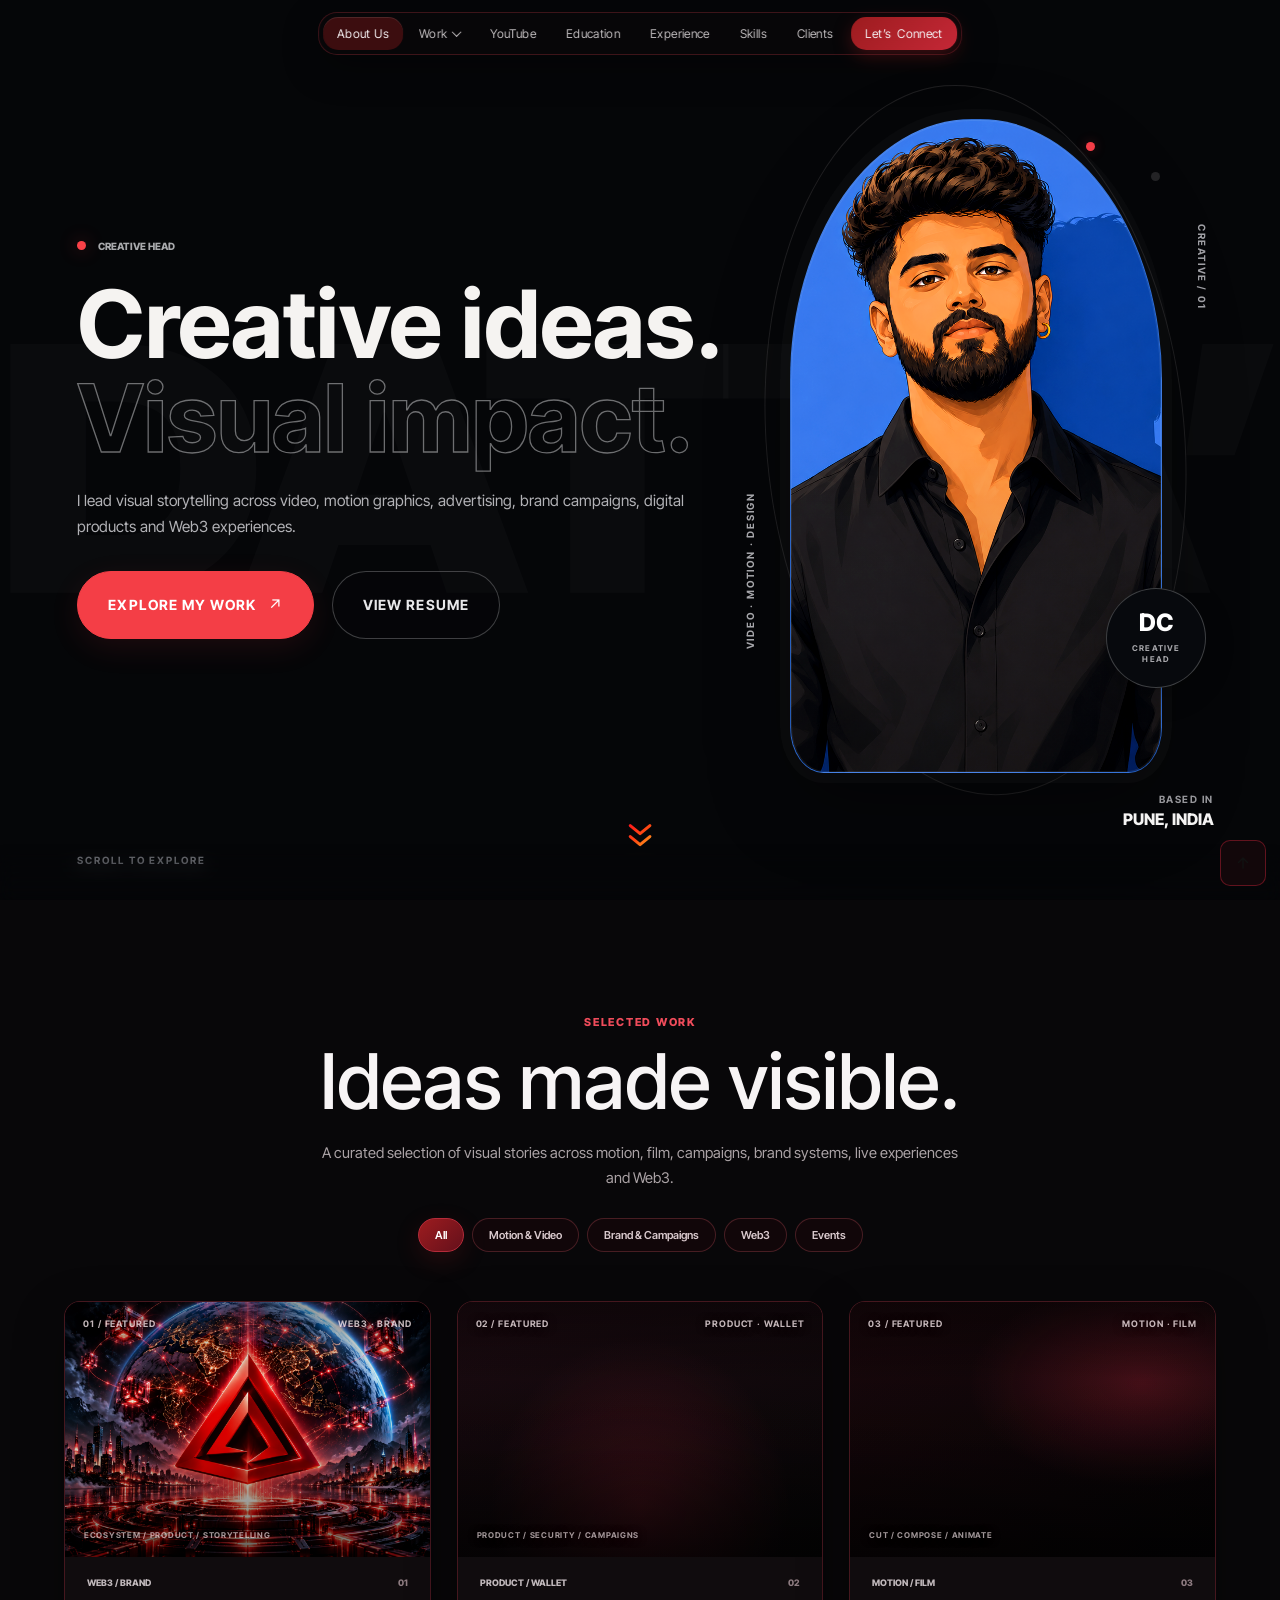
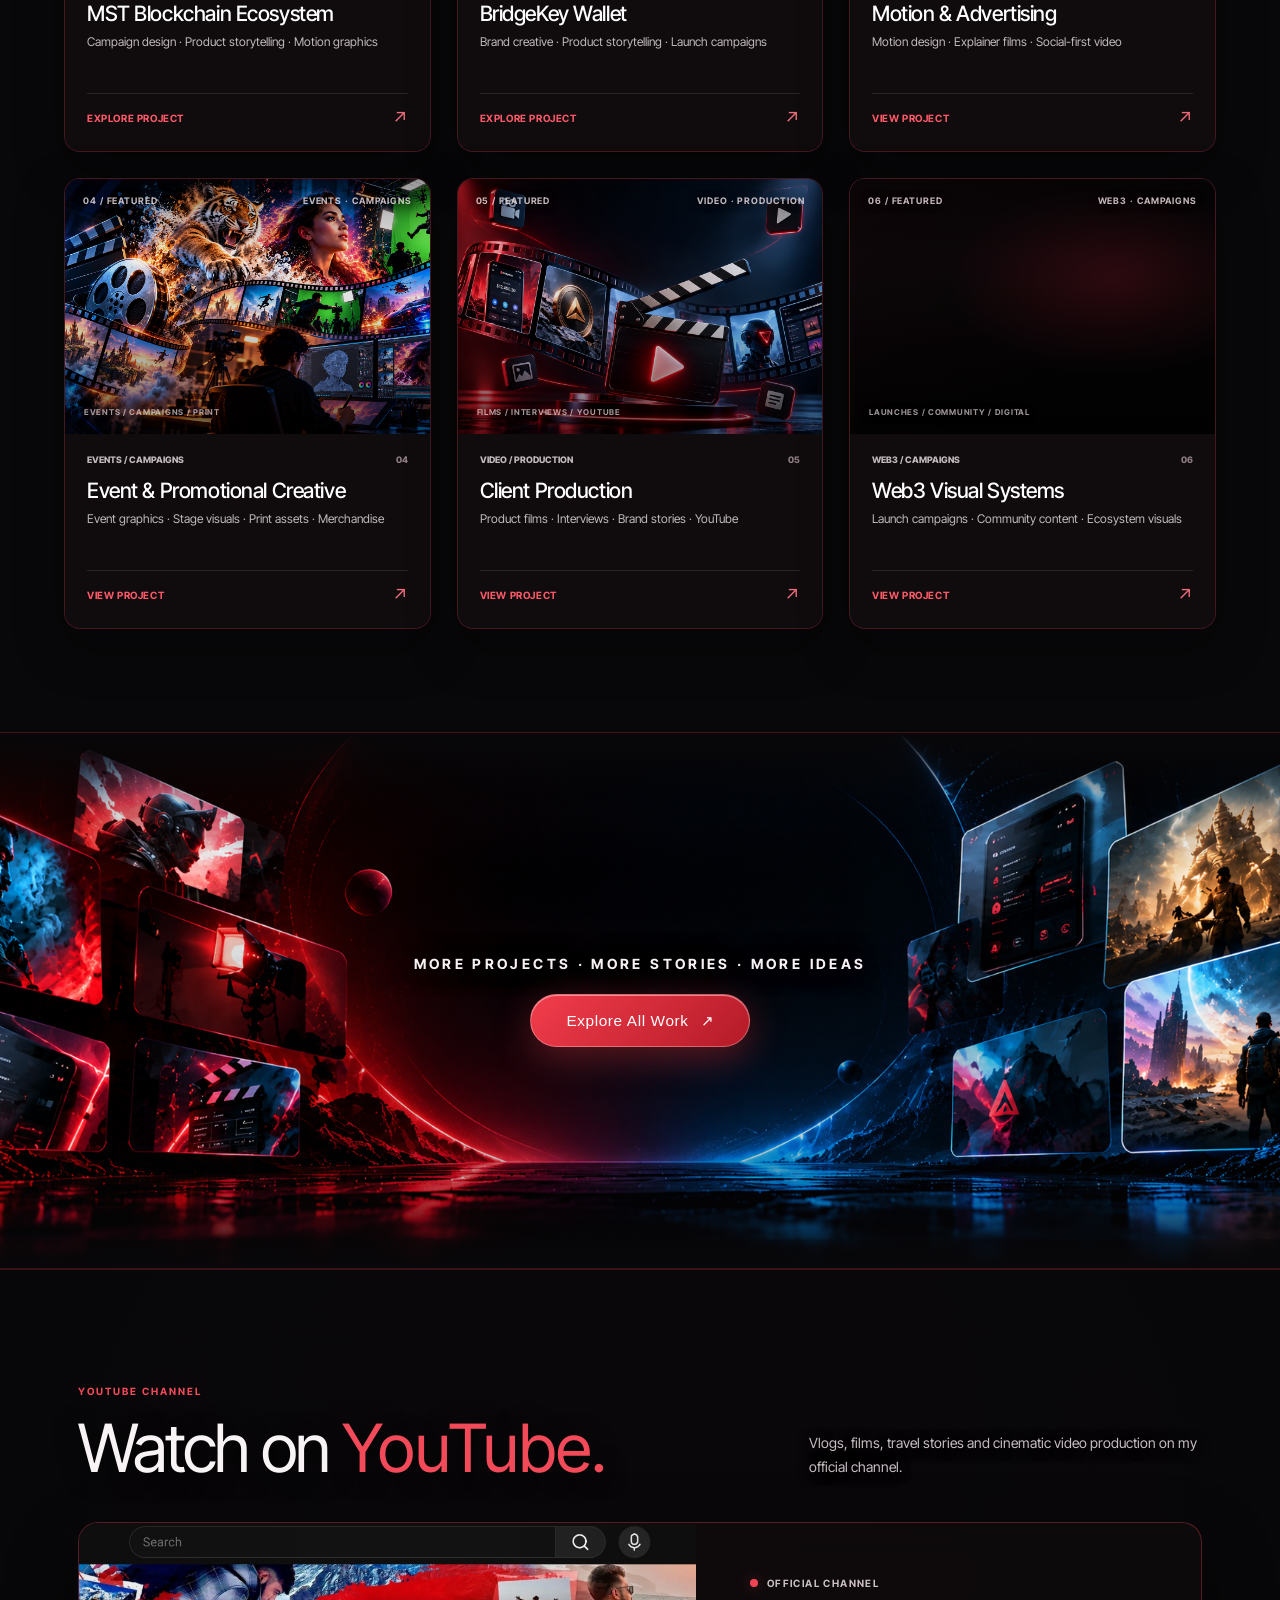
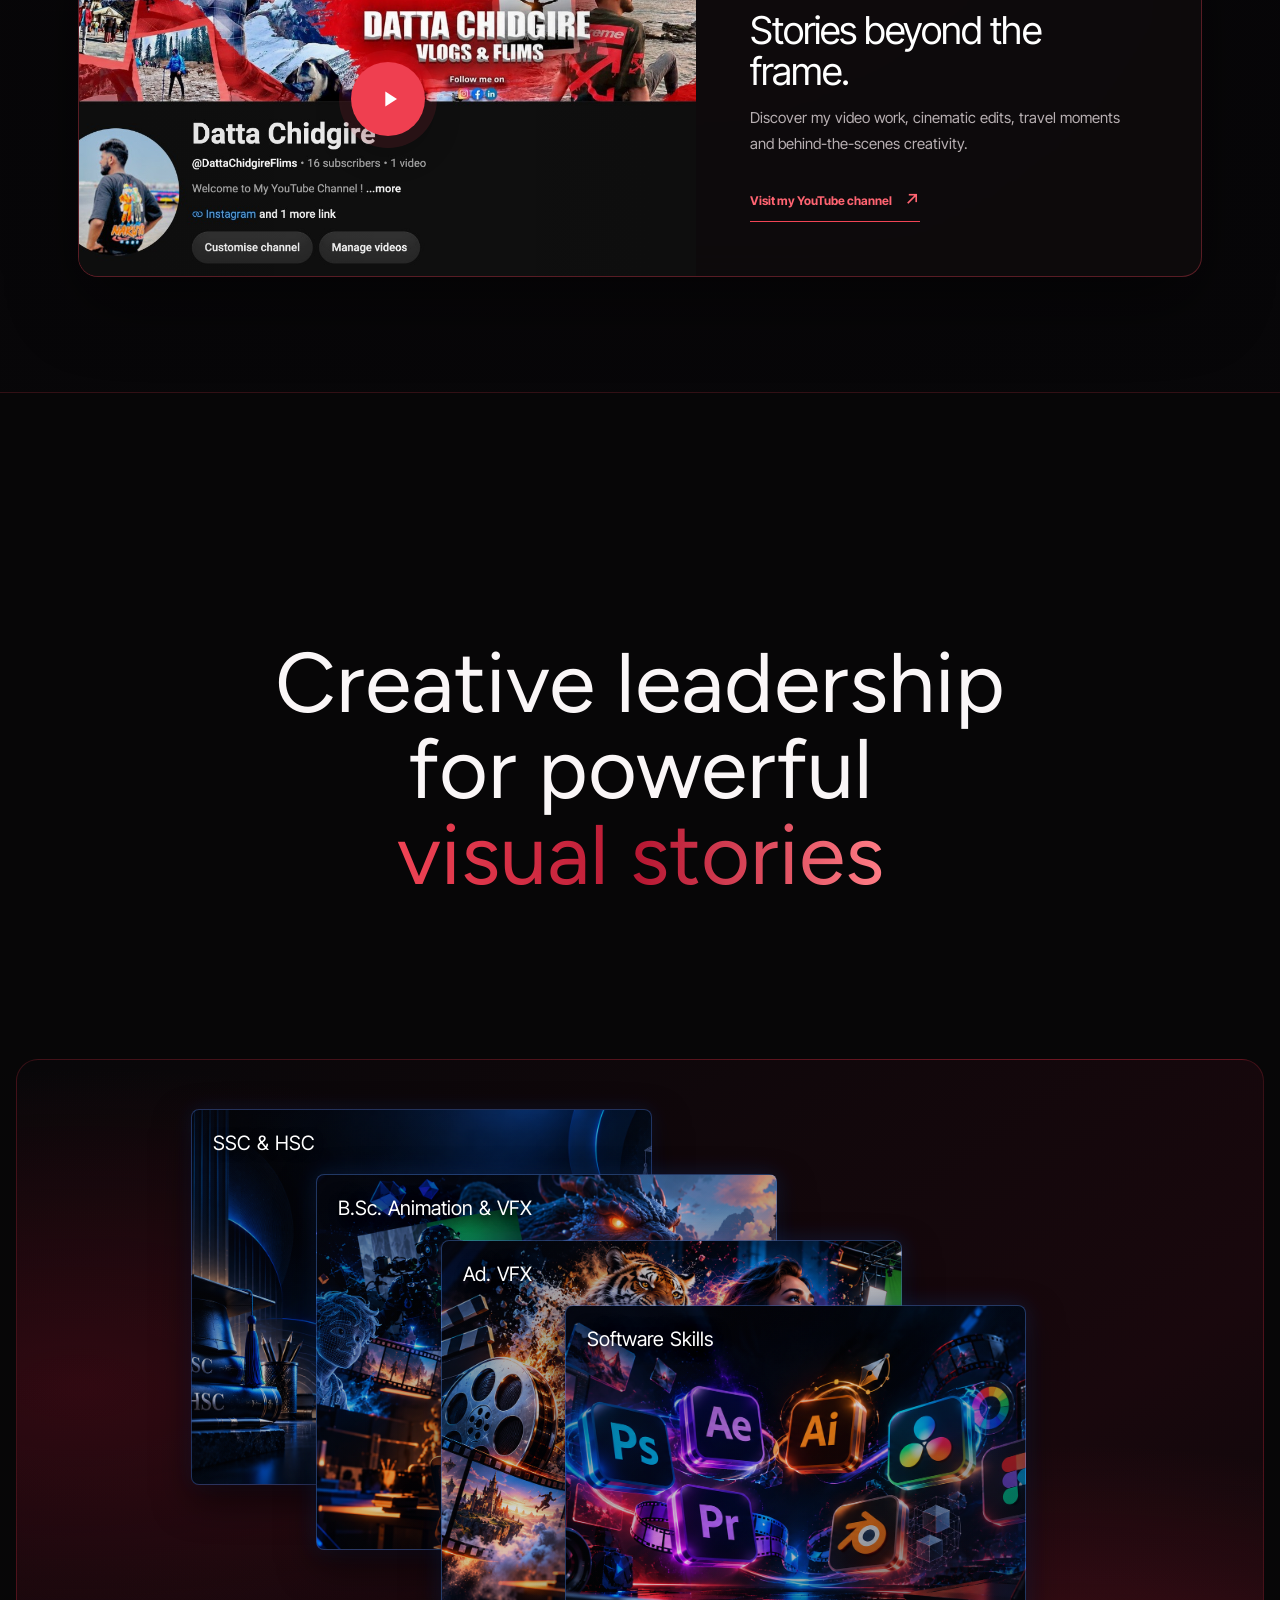
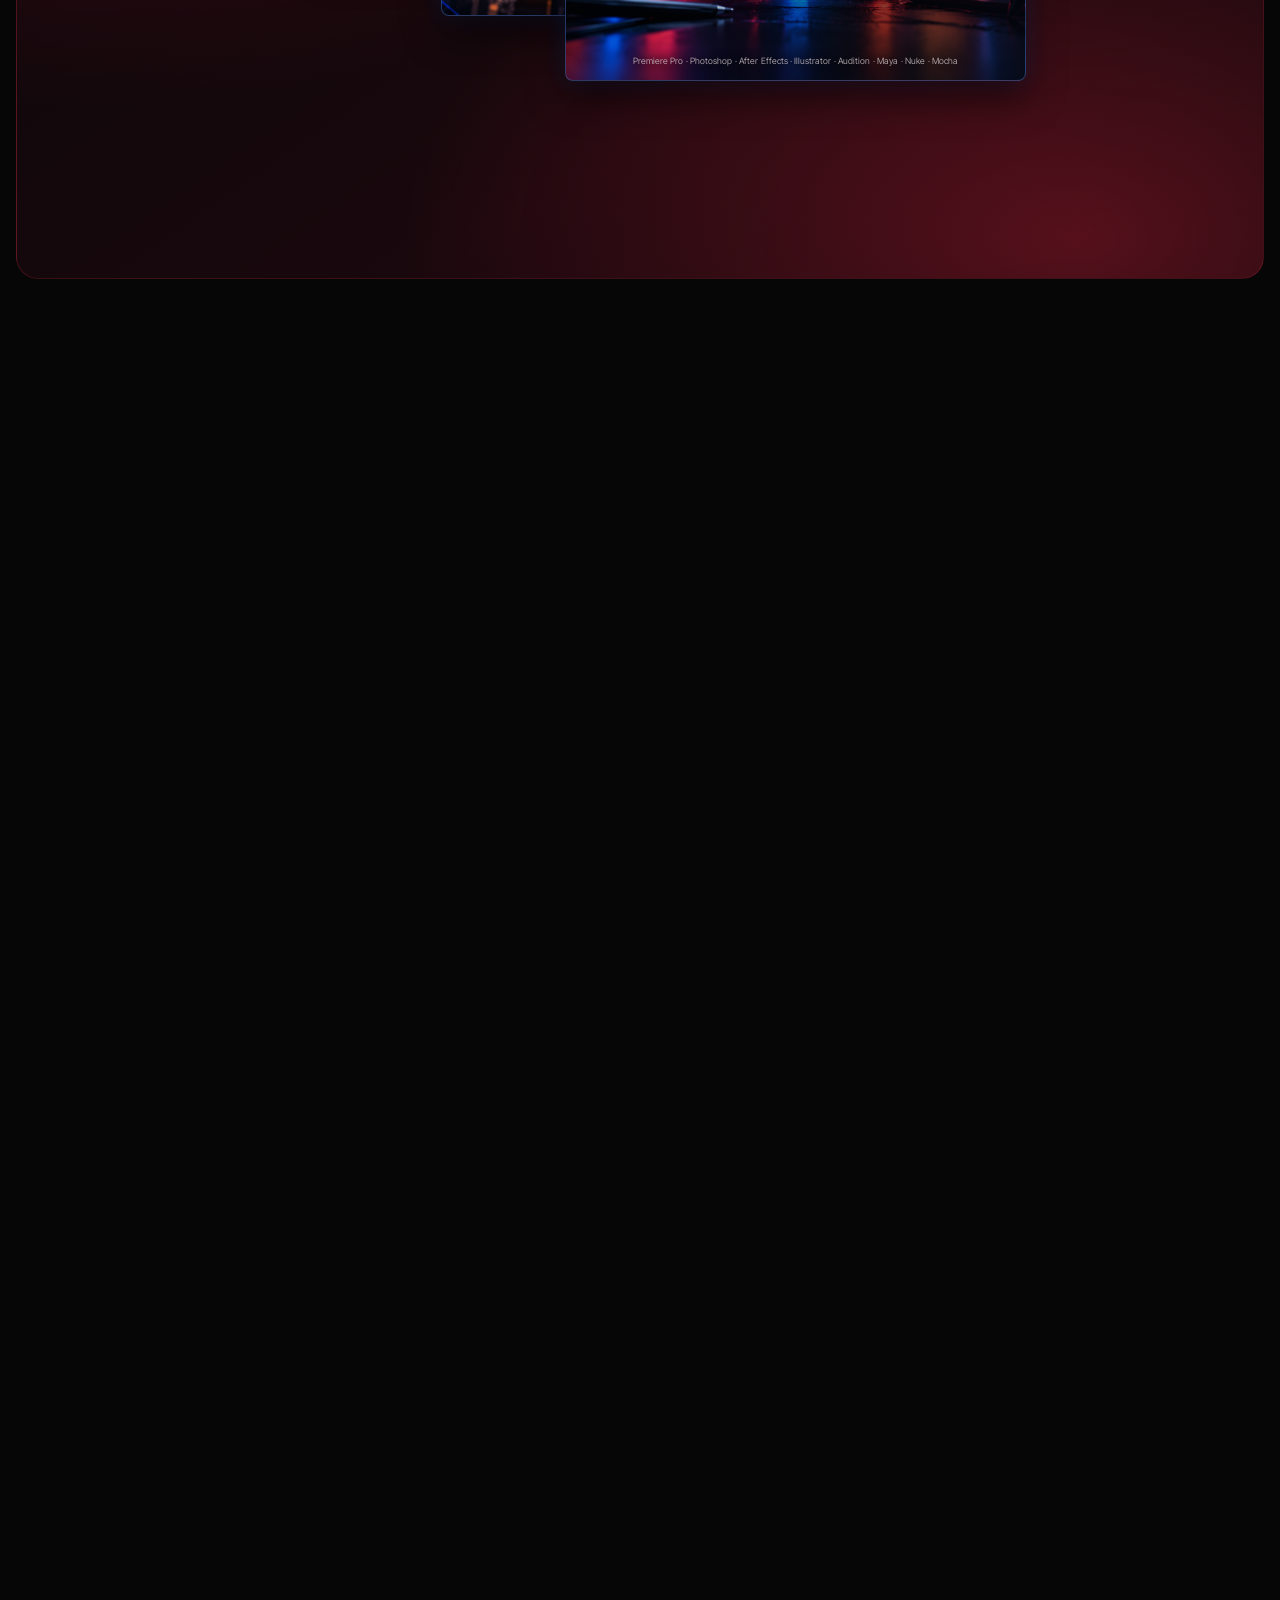
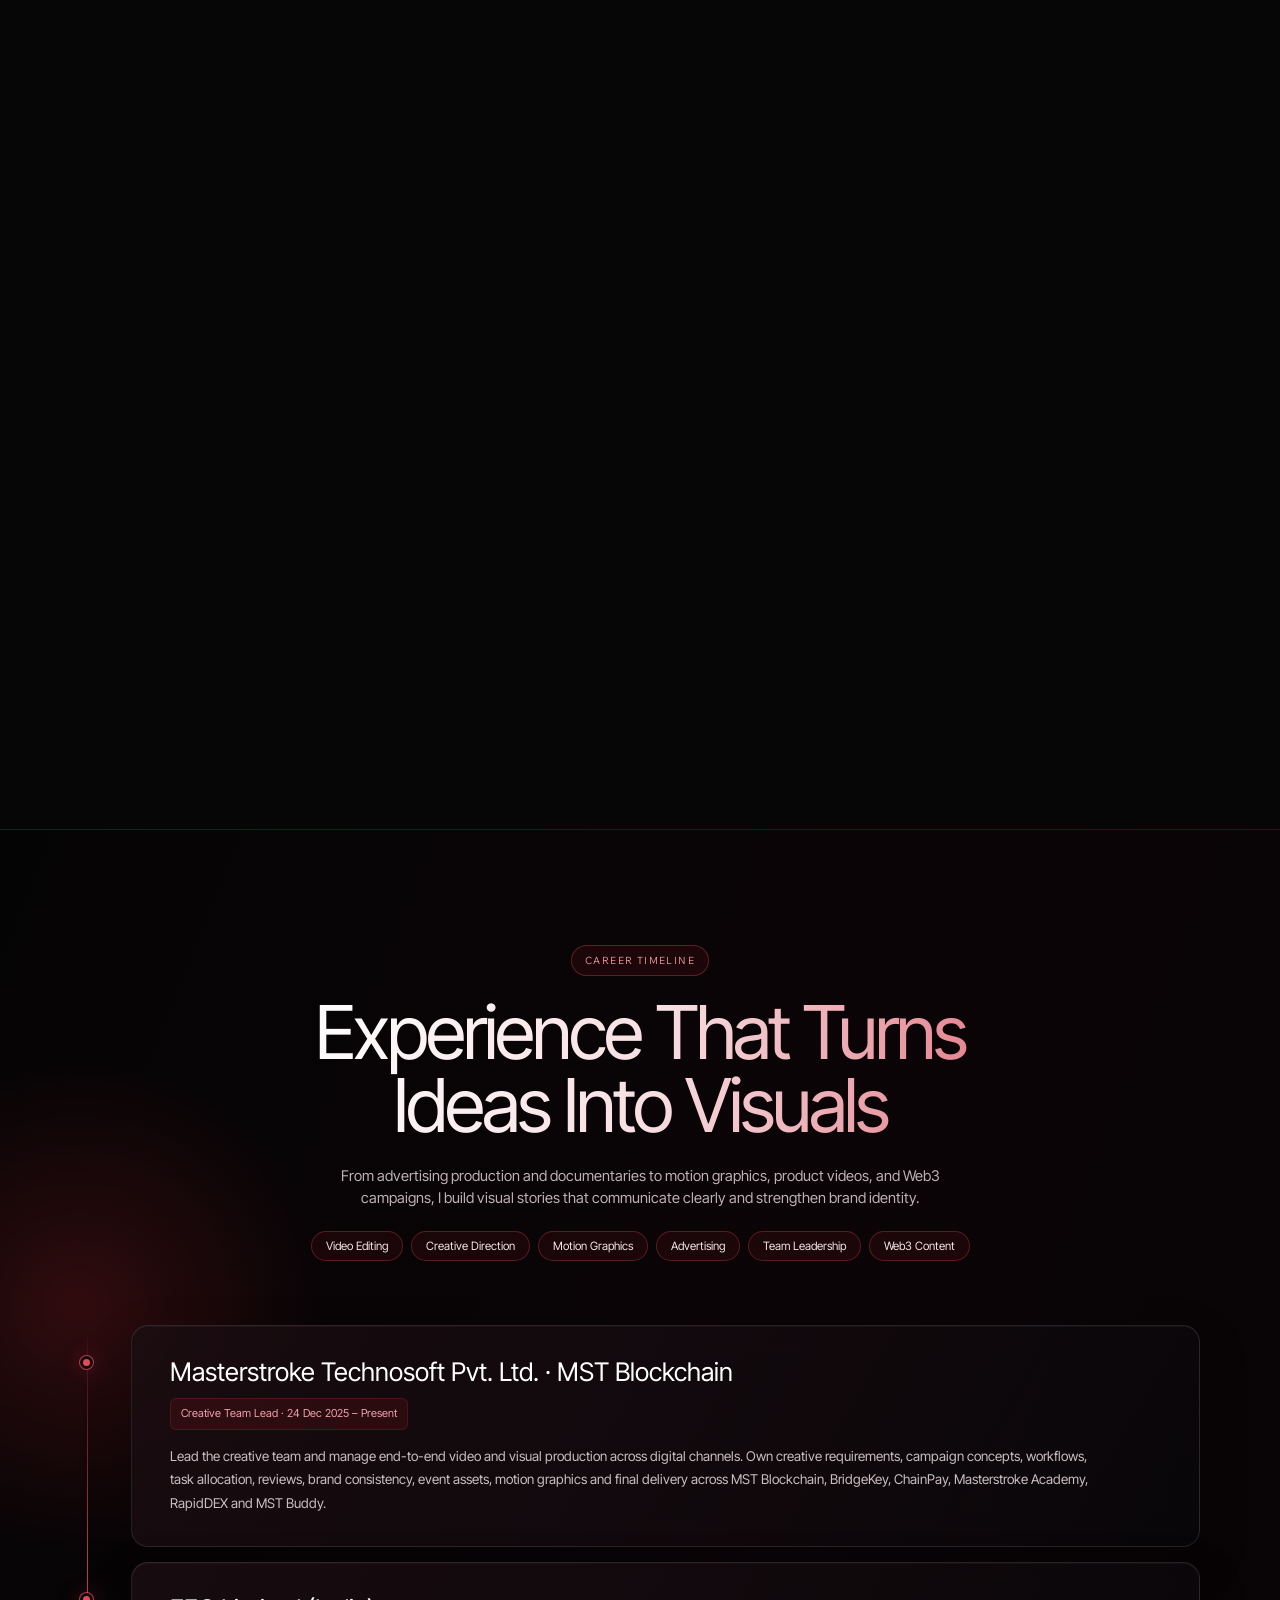
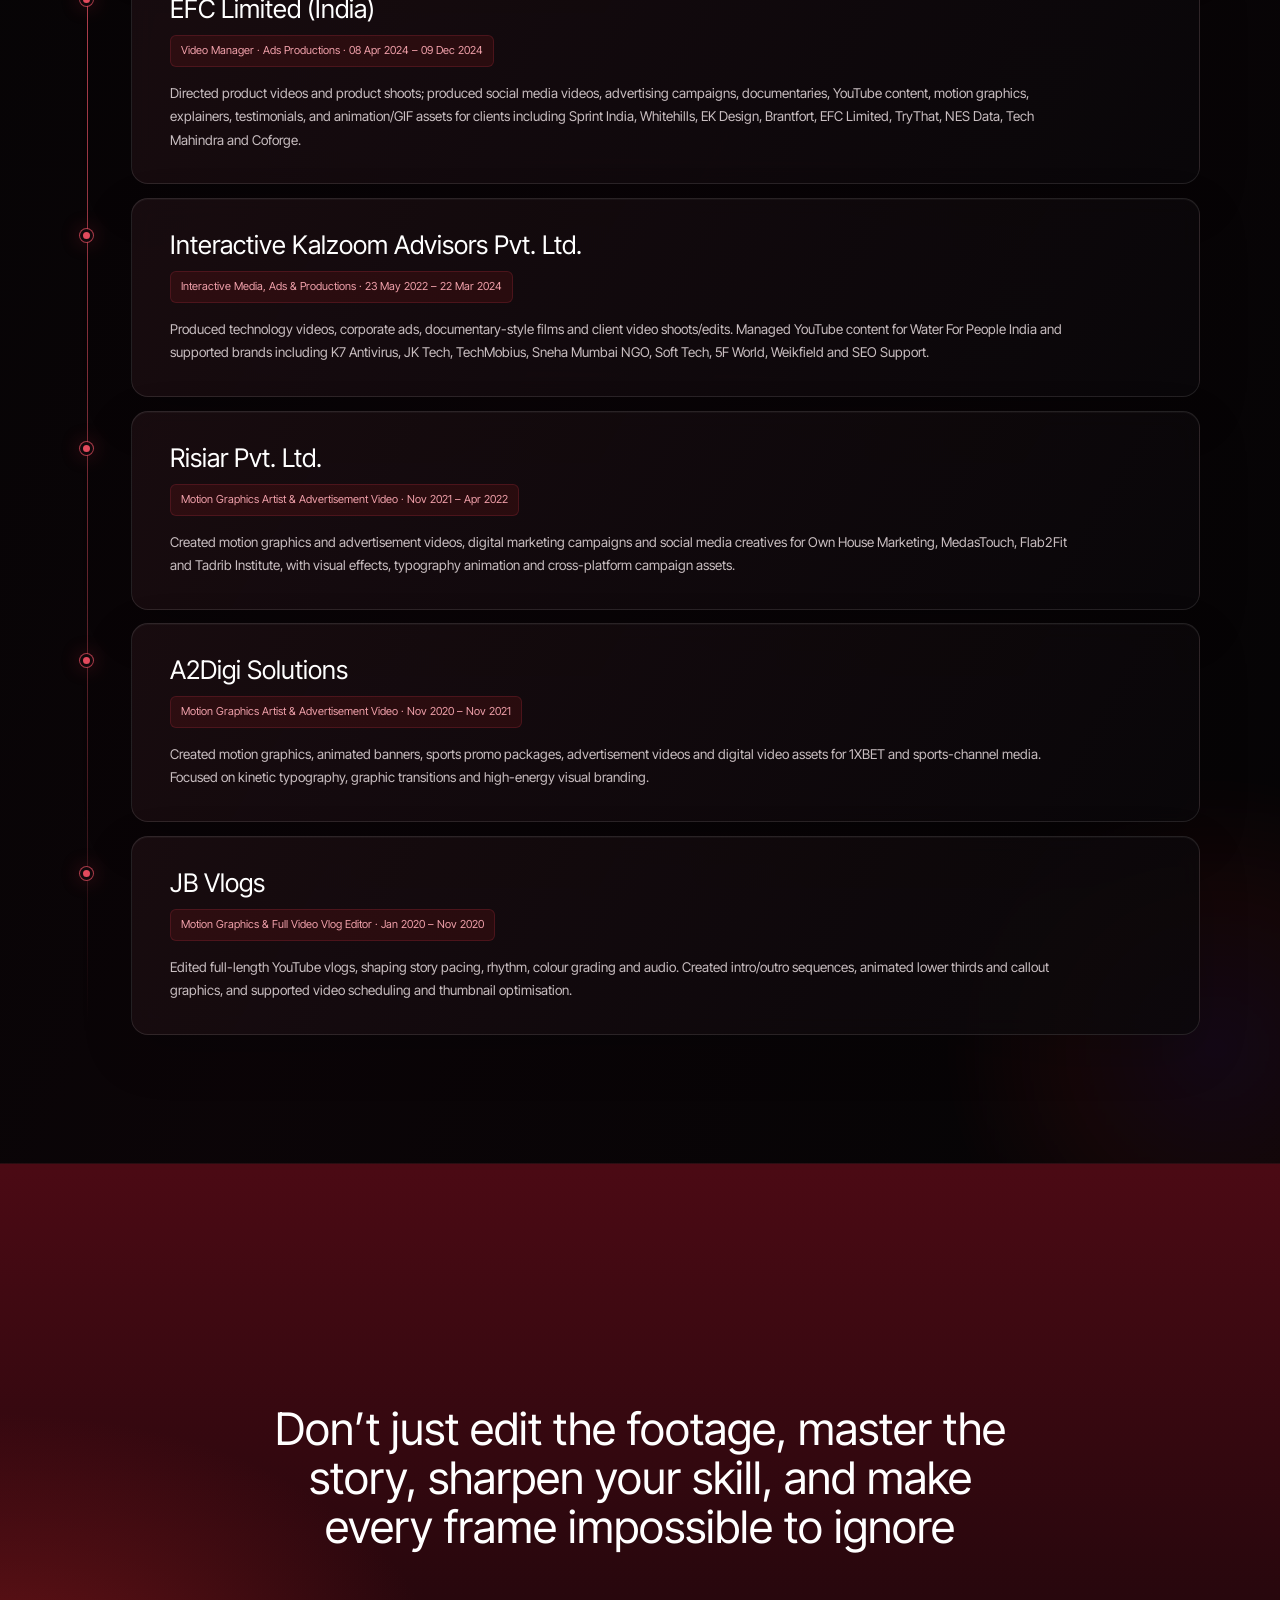
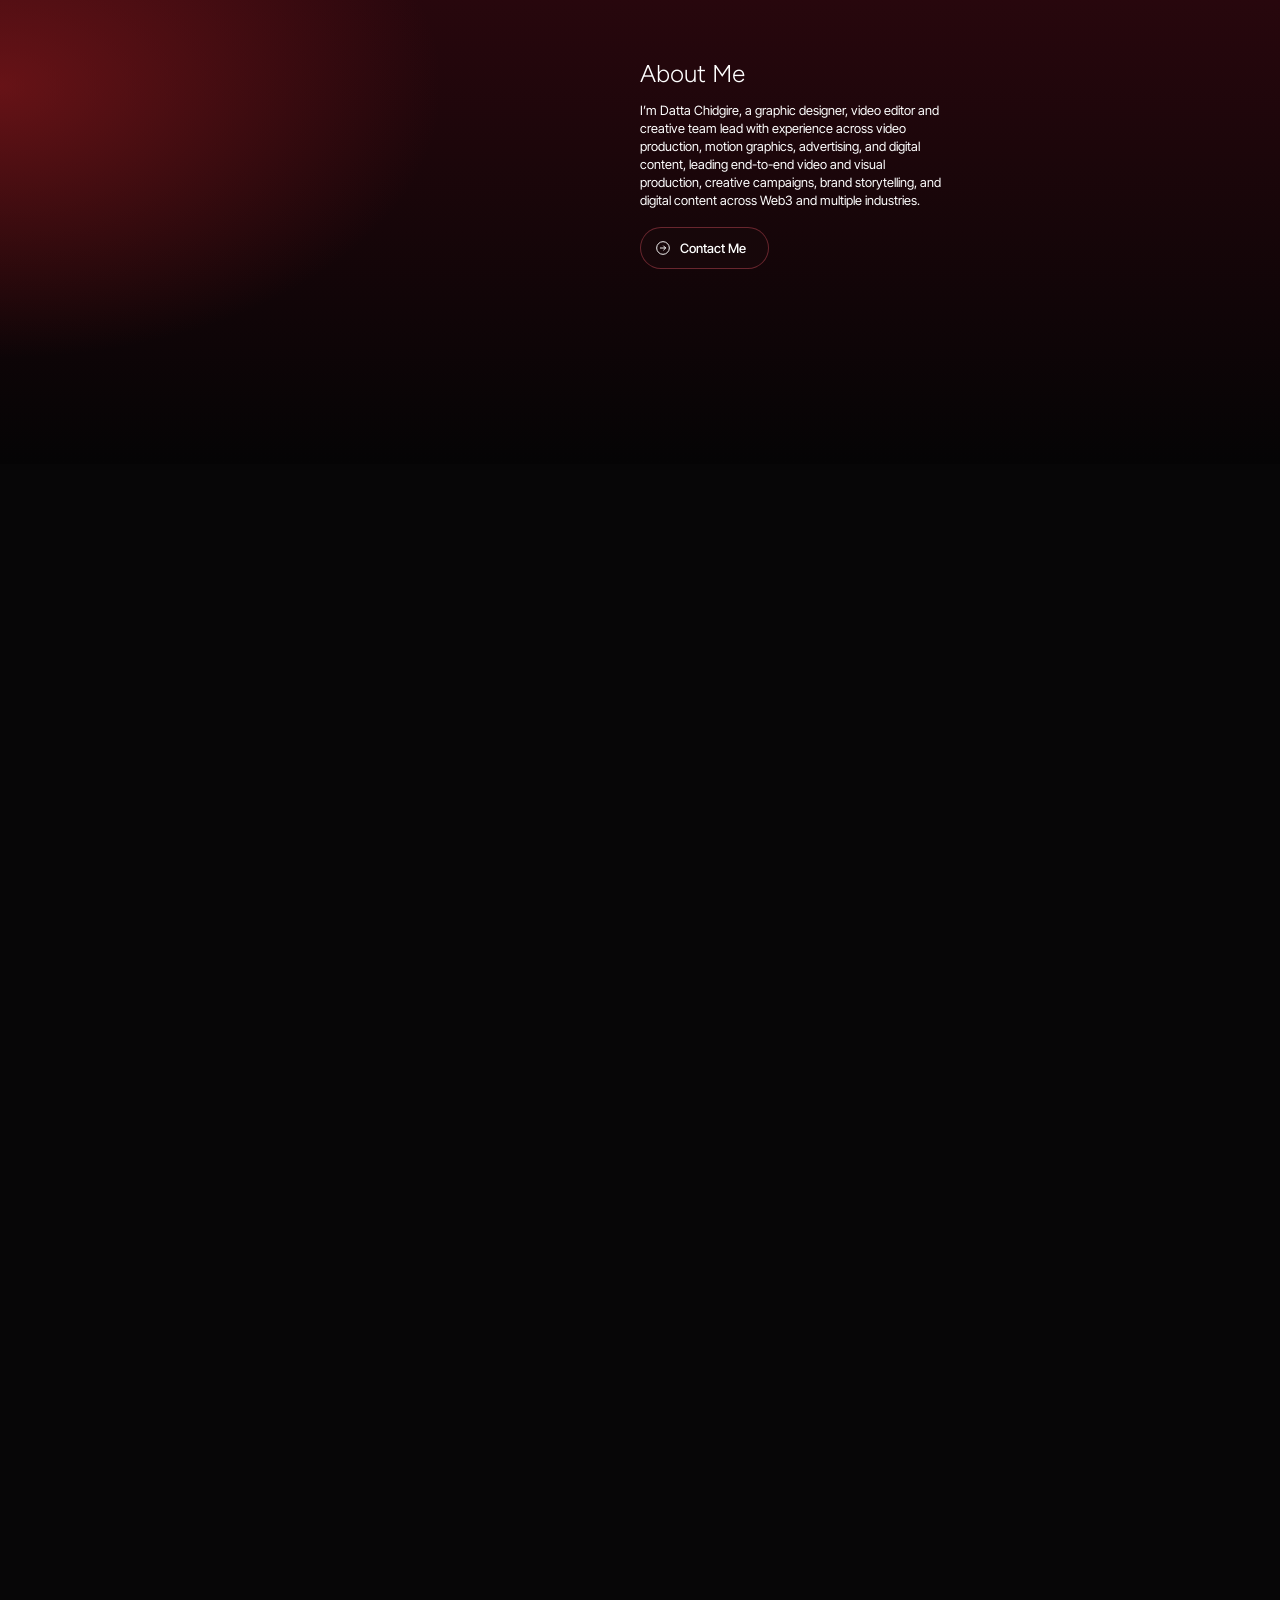
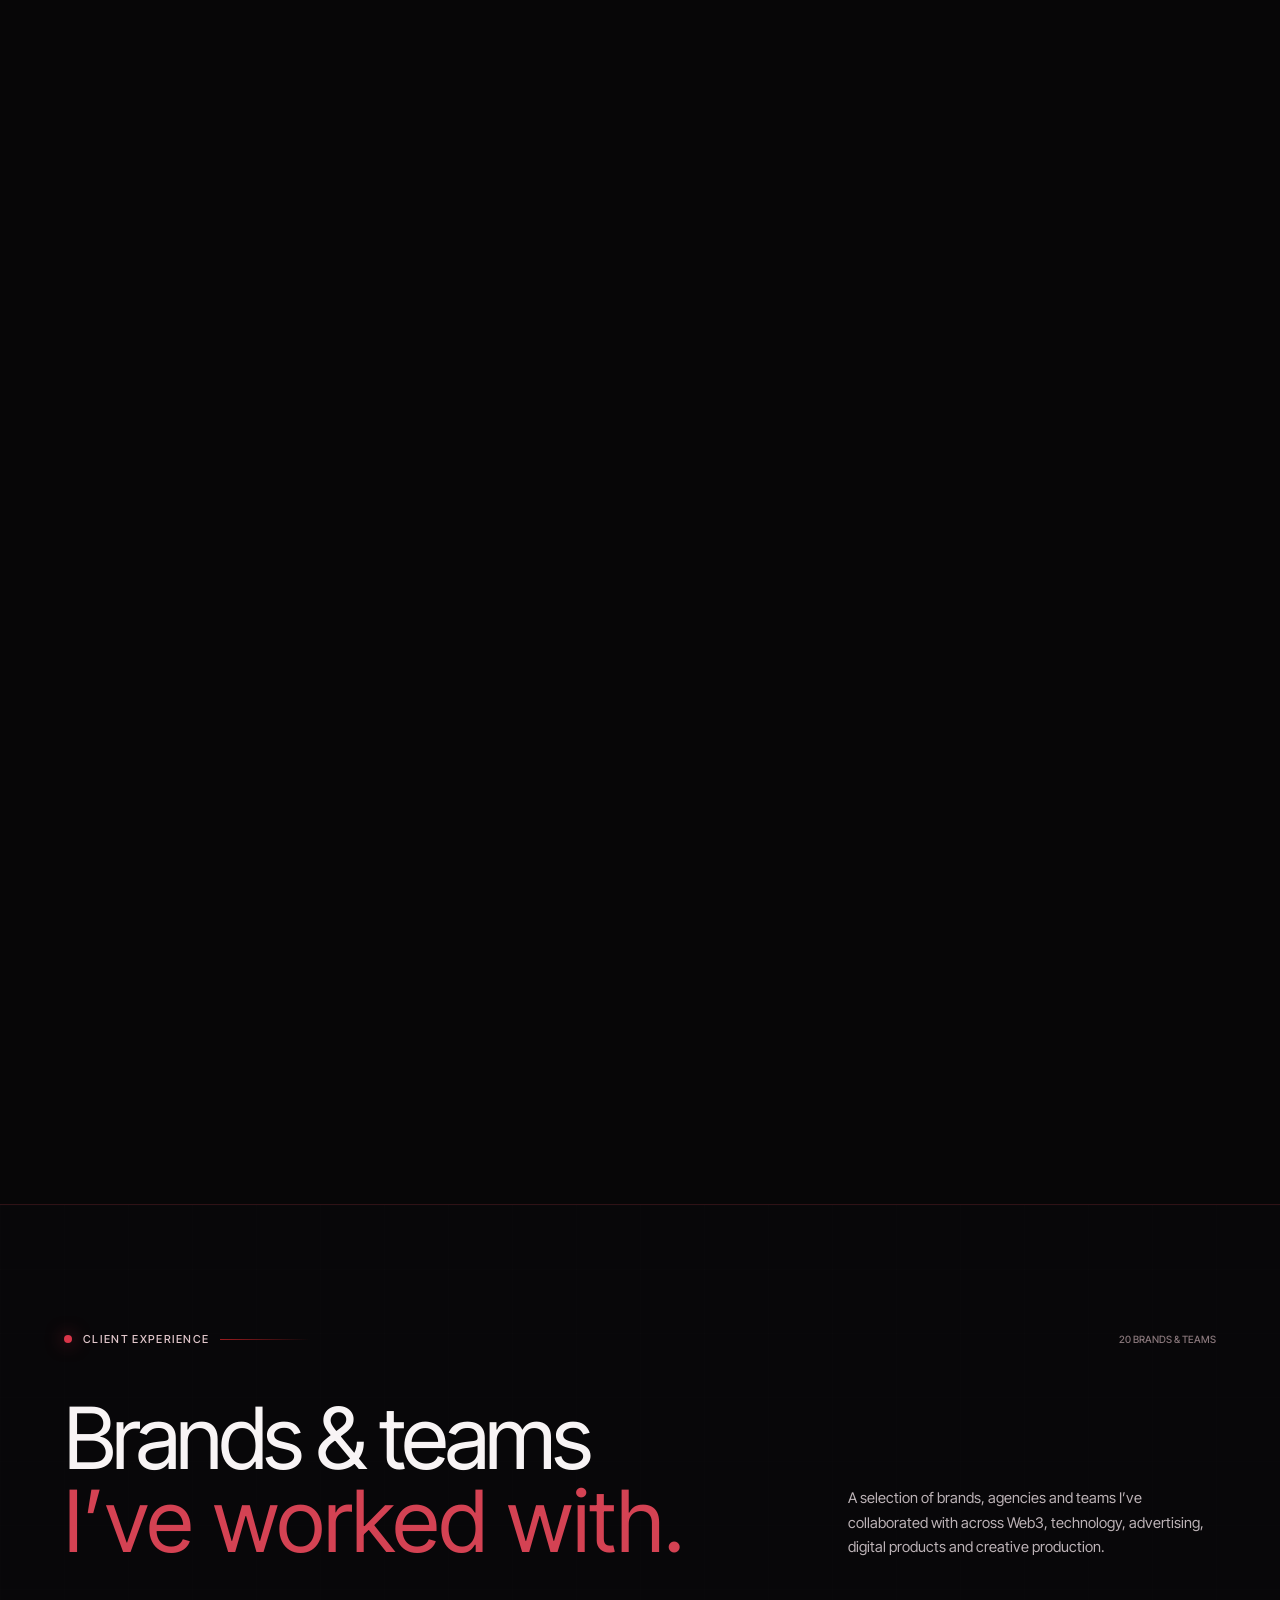
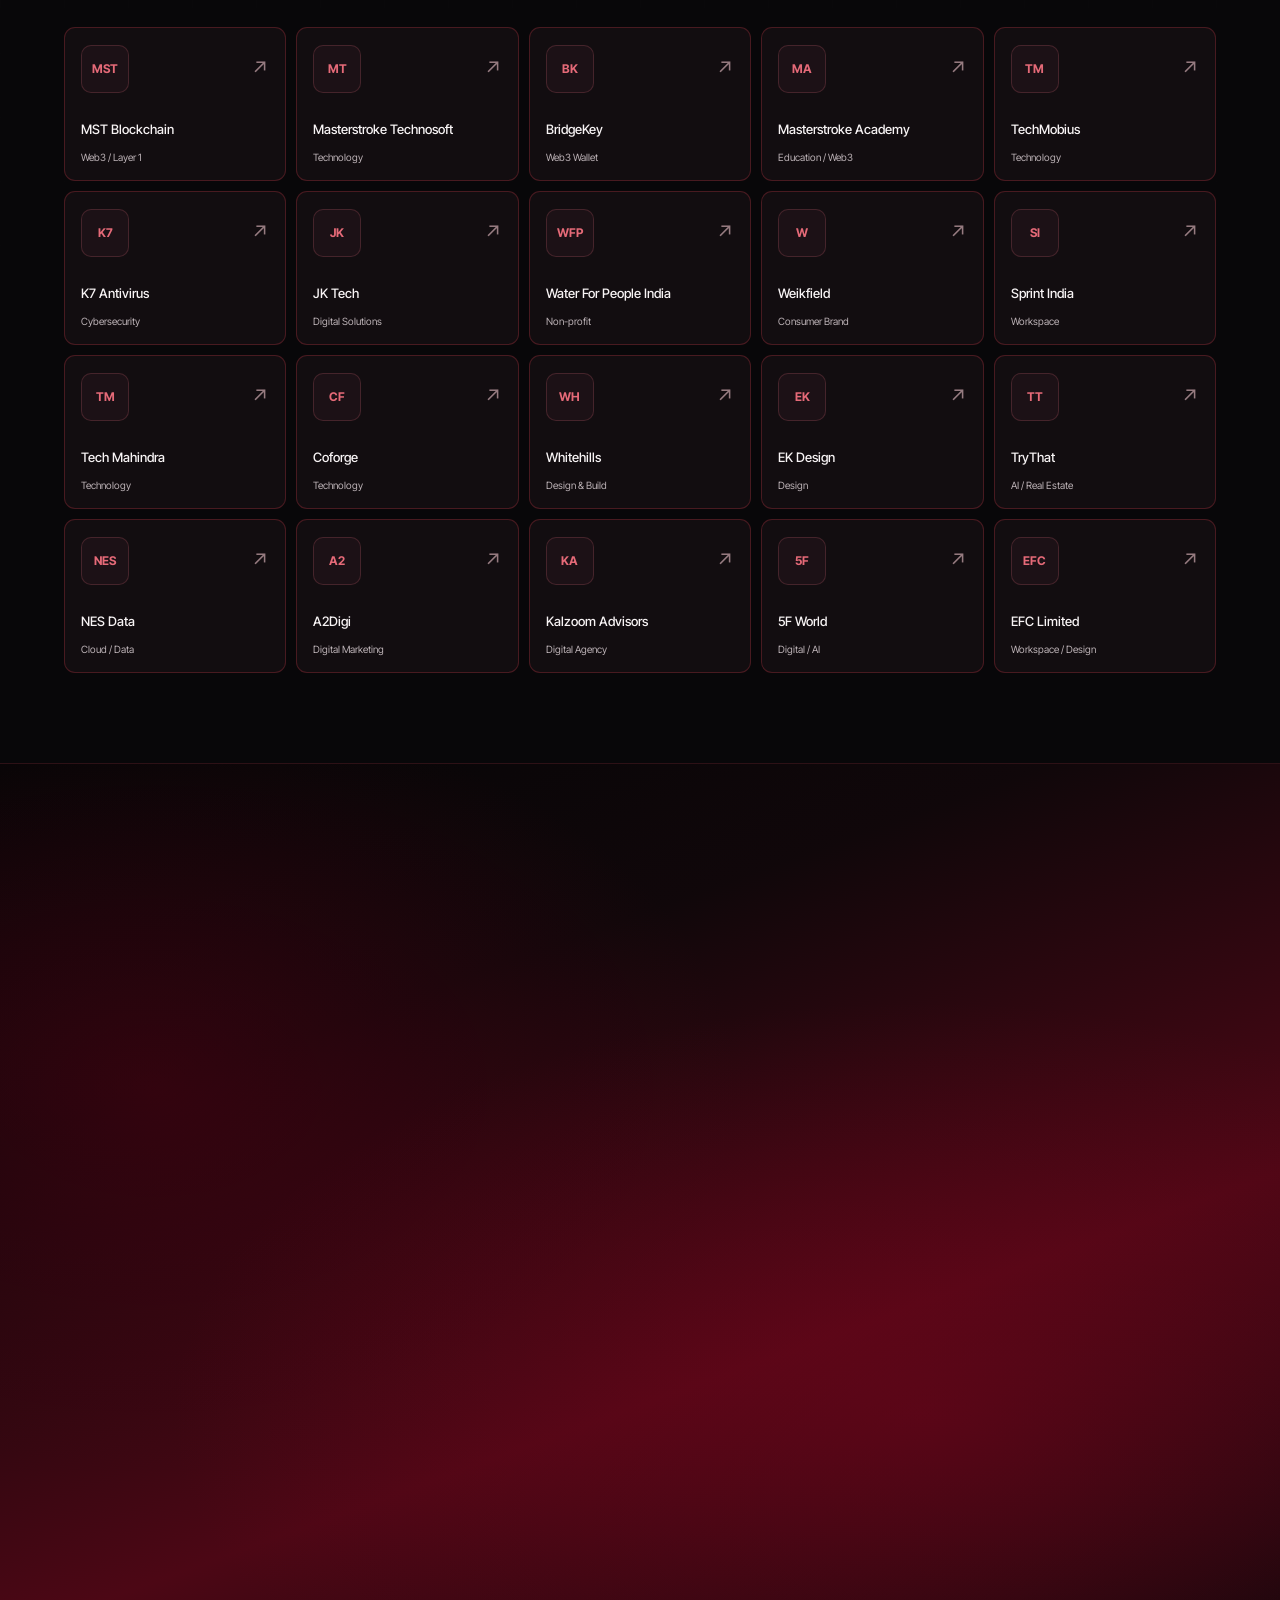
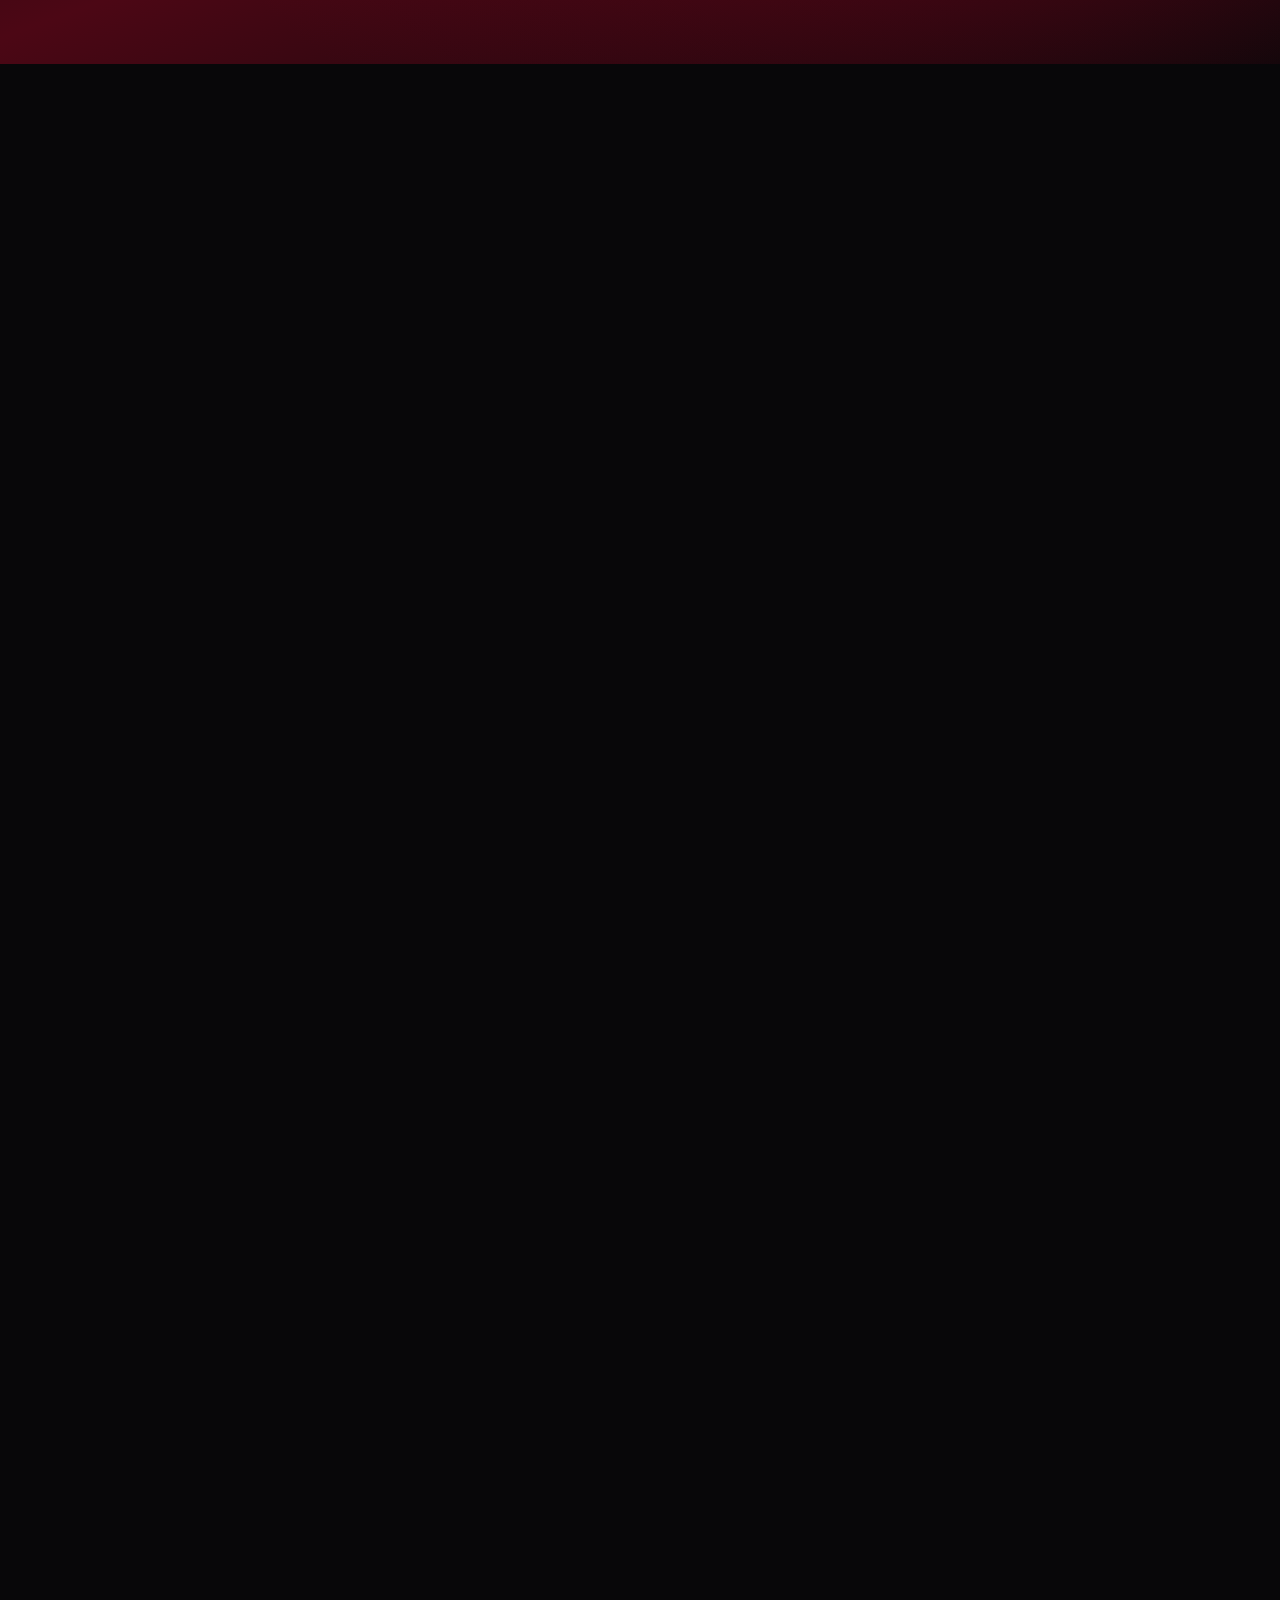
==== commit 6a01207a: "Add DC_logo.png as page title icon (favicon)" ====
--- a/index.html
+++ b/index.html
@@ -5,6 +5,9 @@
   <meta charset="UTF-8">
   <meta name="viewport" content="width=device-width, initial-scale=1, viewport-fit=cover">
   <title>Datta Chidgire — Creative Head | Video, Motion & Visual Direction</title>
+  <link rel="icon" type="image/png" href="asstes/DC_logo.png">
+  <link rel="shortcut icon" type="image/png" href="asstes/DC_logo.png">
+  <link rel="apple-touch-icon" href="asstes/DC_logo.png">
   <link rel="preconnect" href="https://fonts.googleapis.com">
   <link rel="preconnect" href="https://fonts.gstatic.com" crossorigin>
   <link
